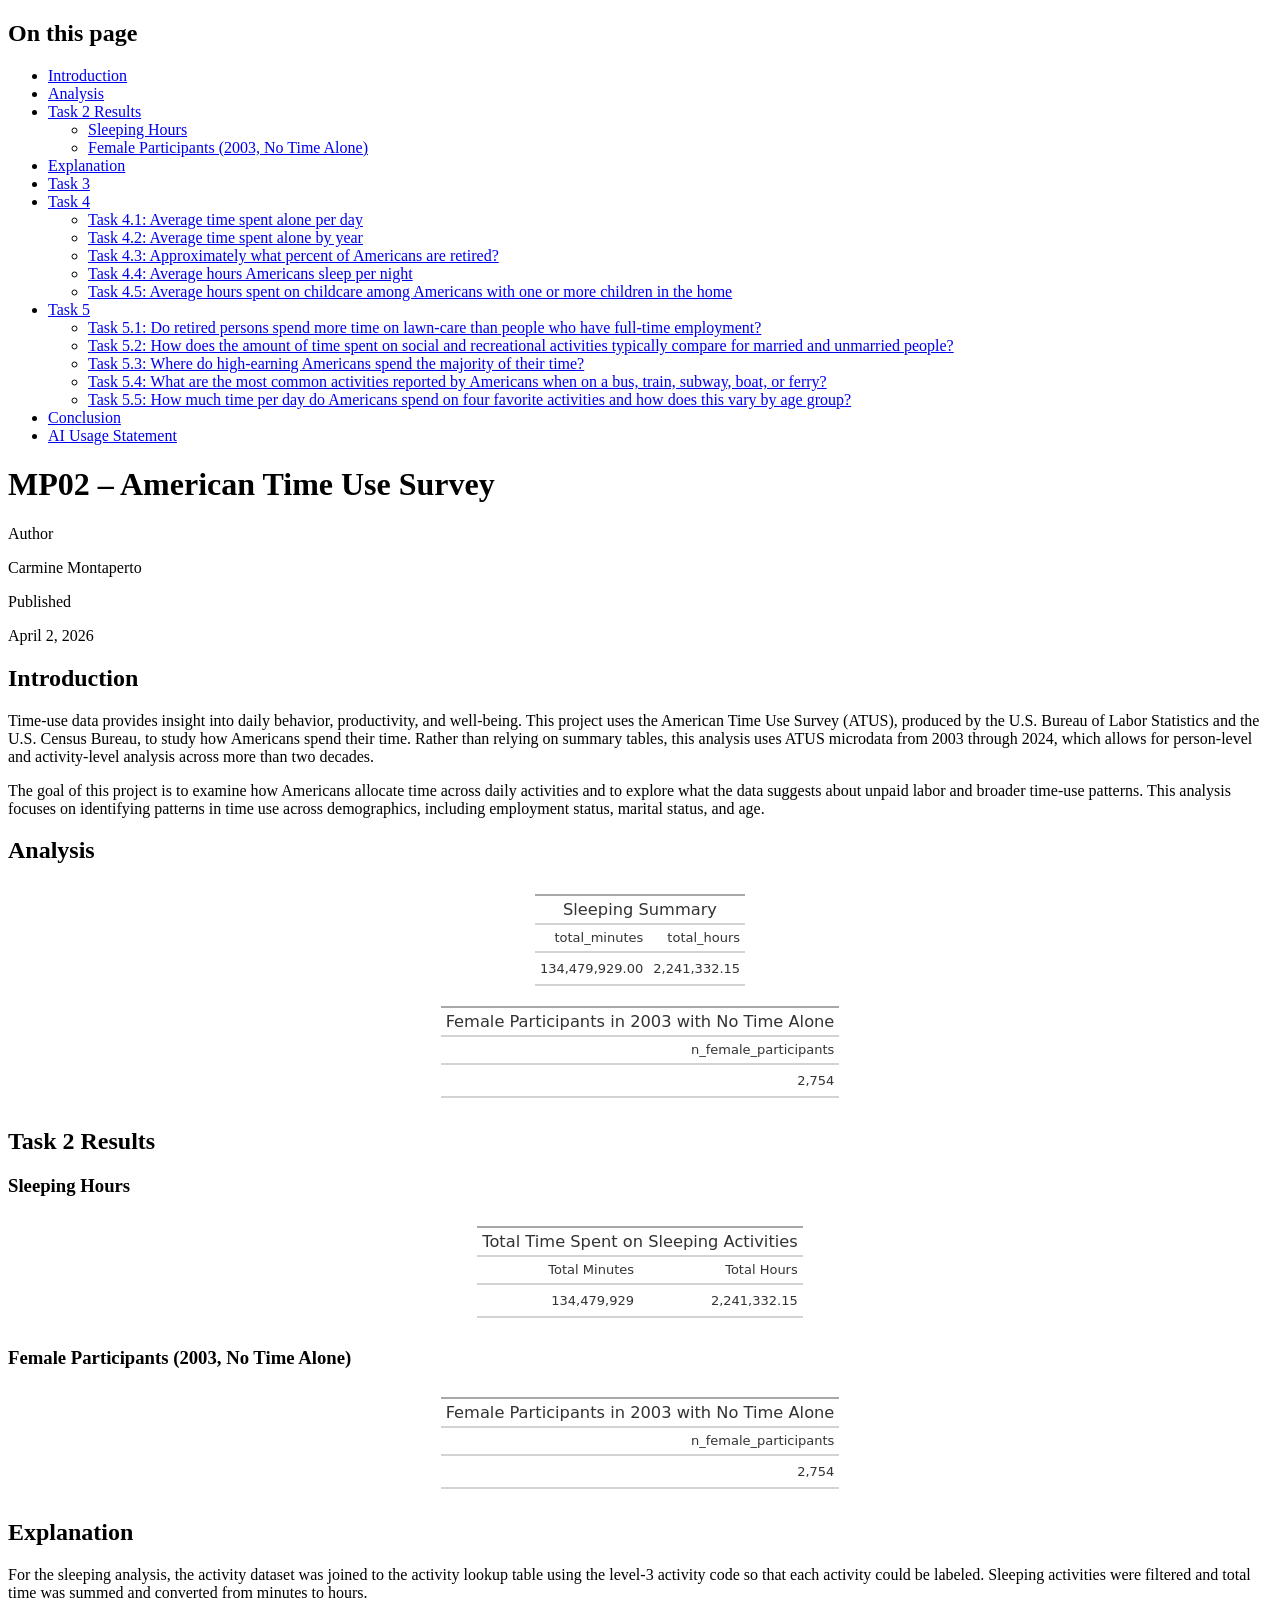
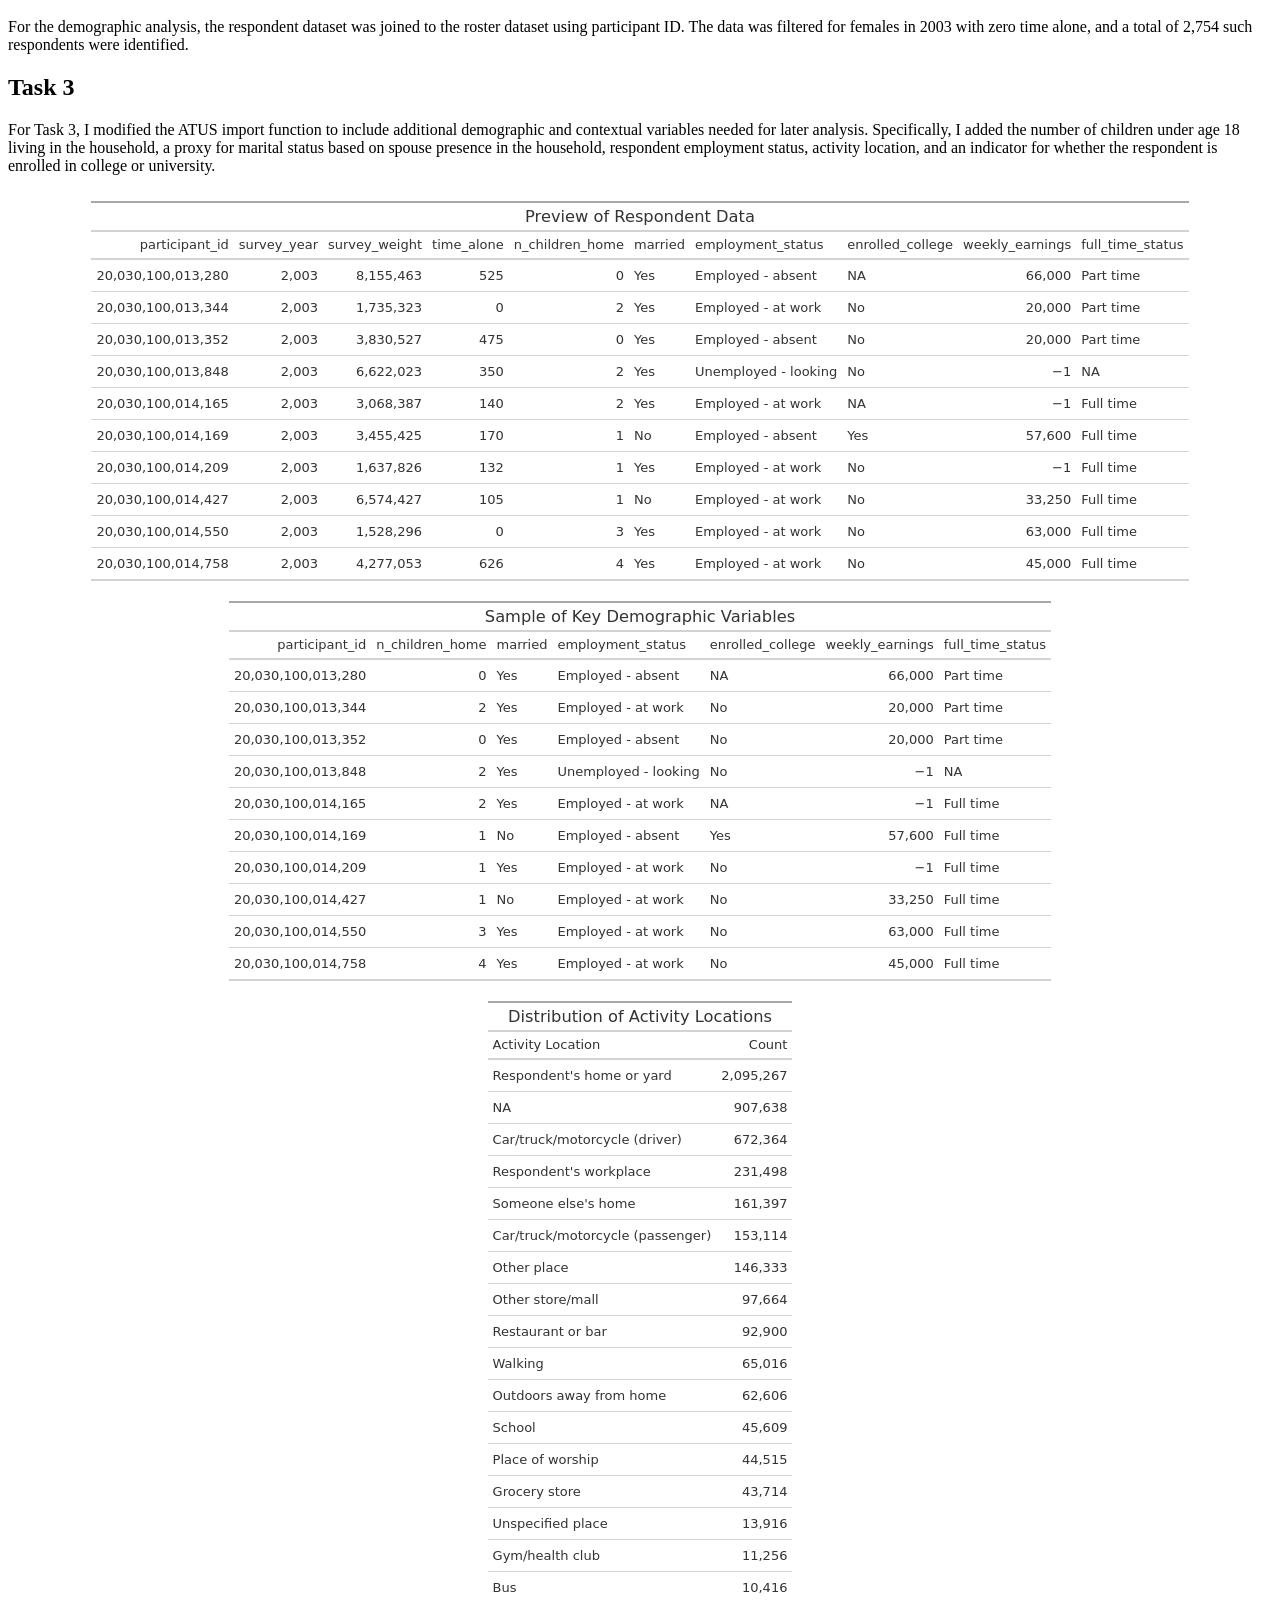
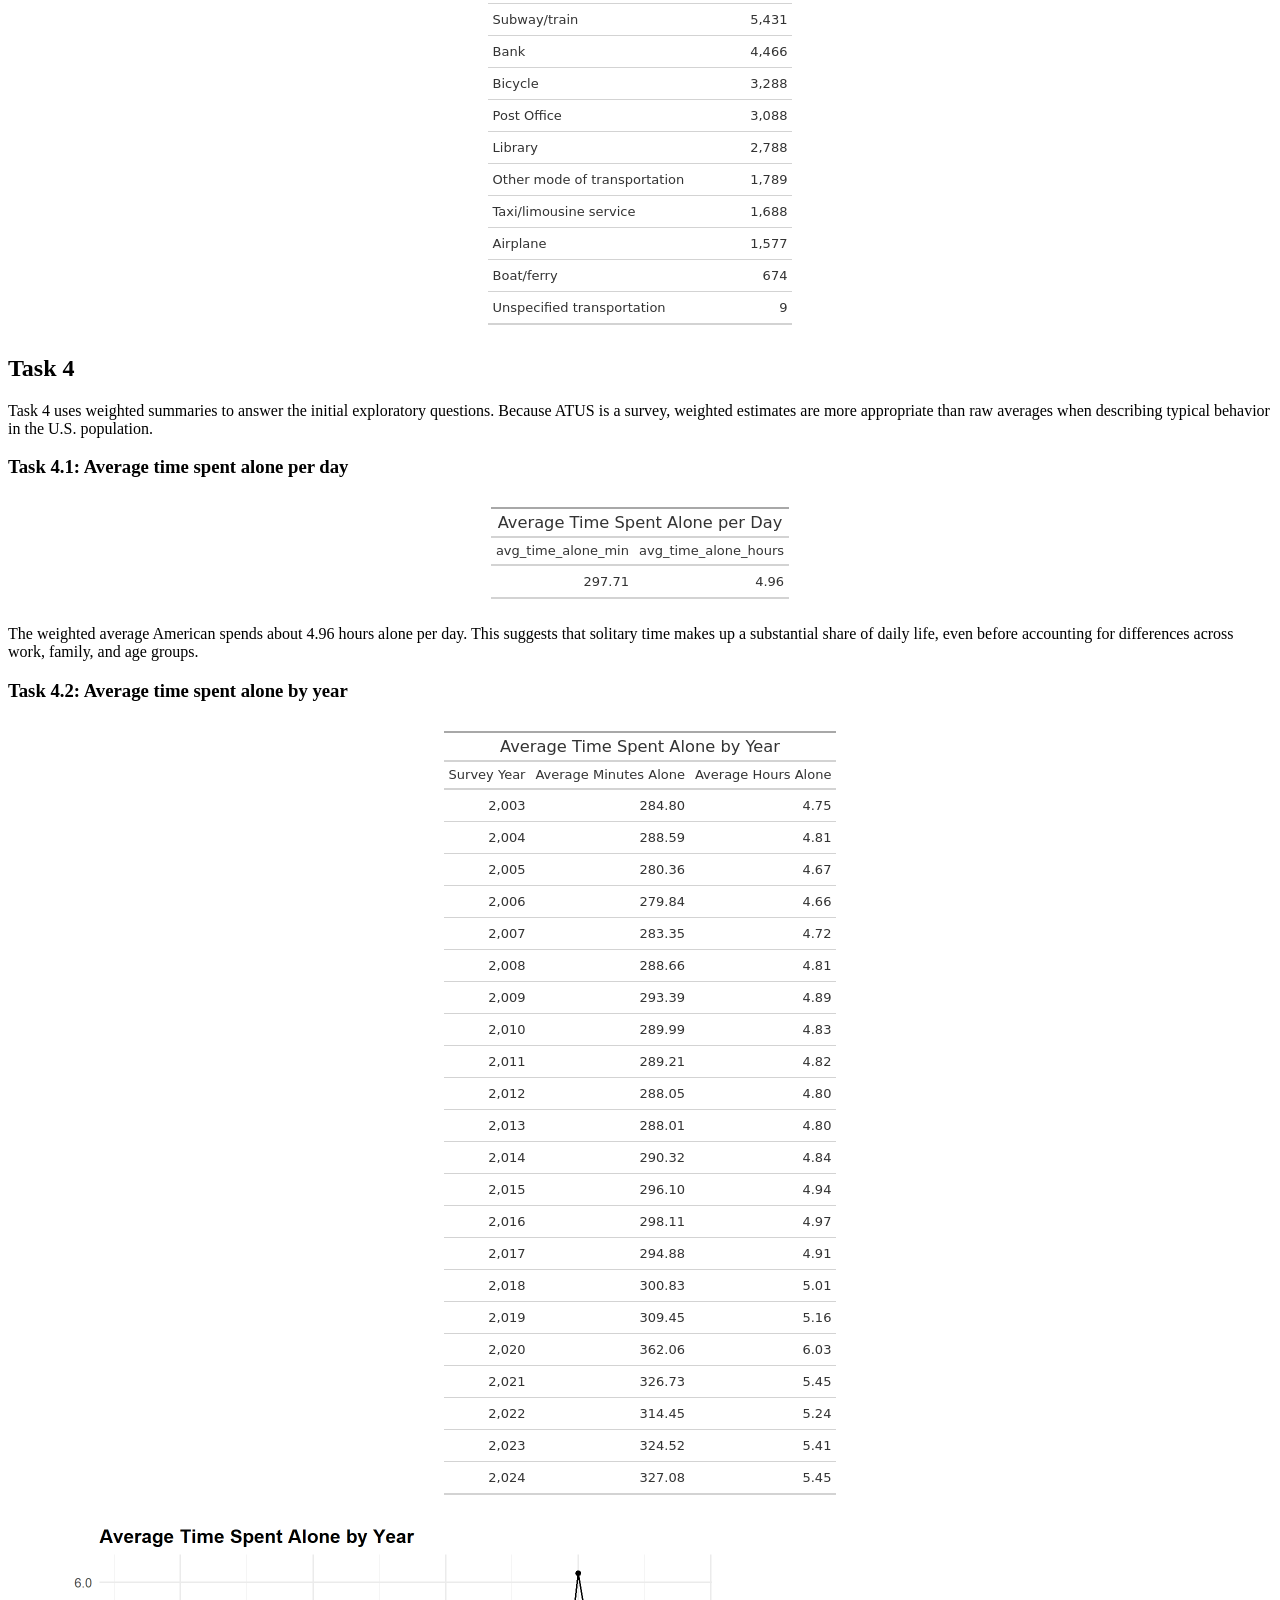
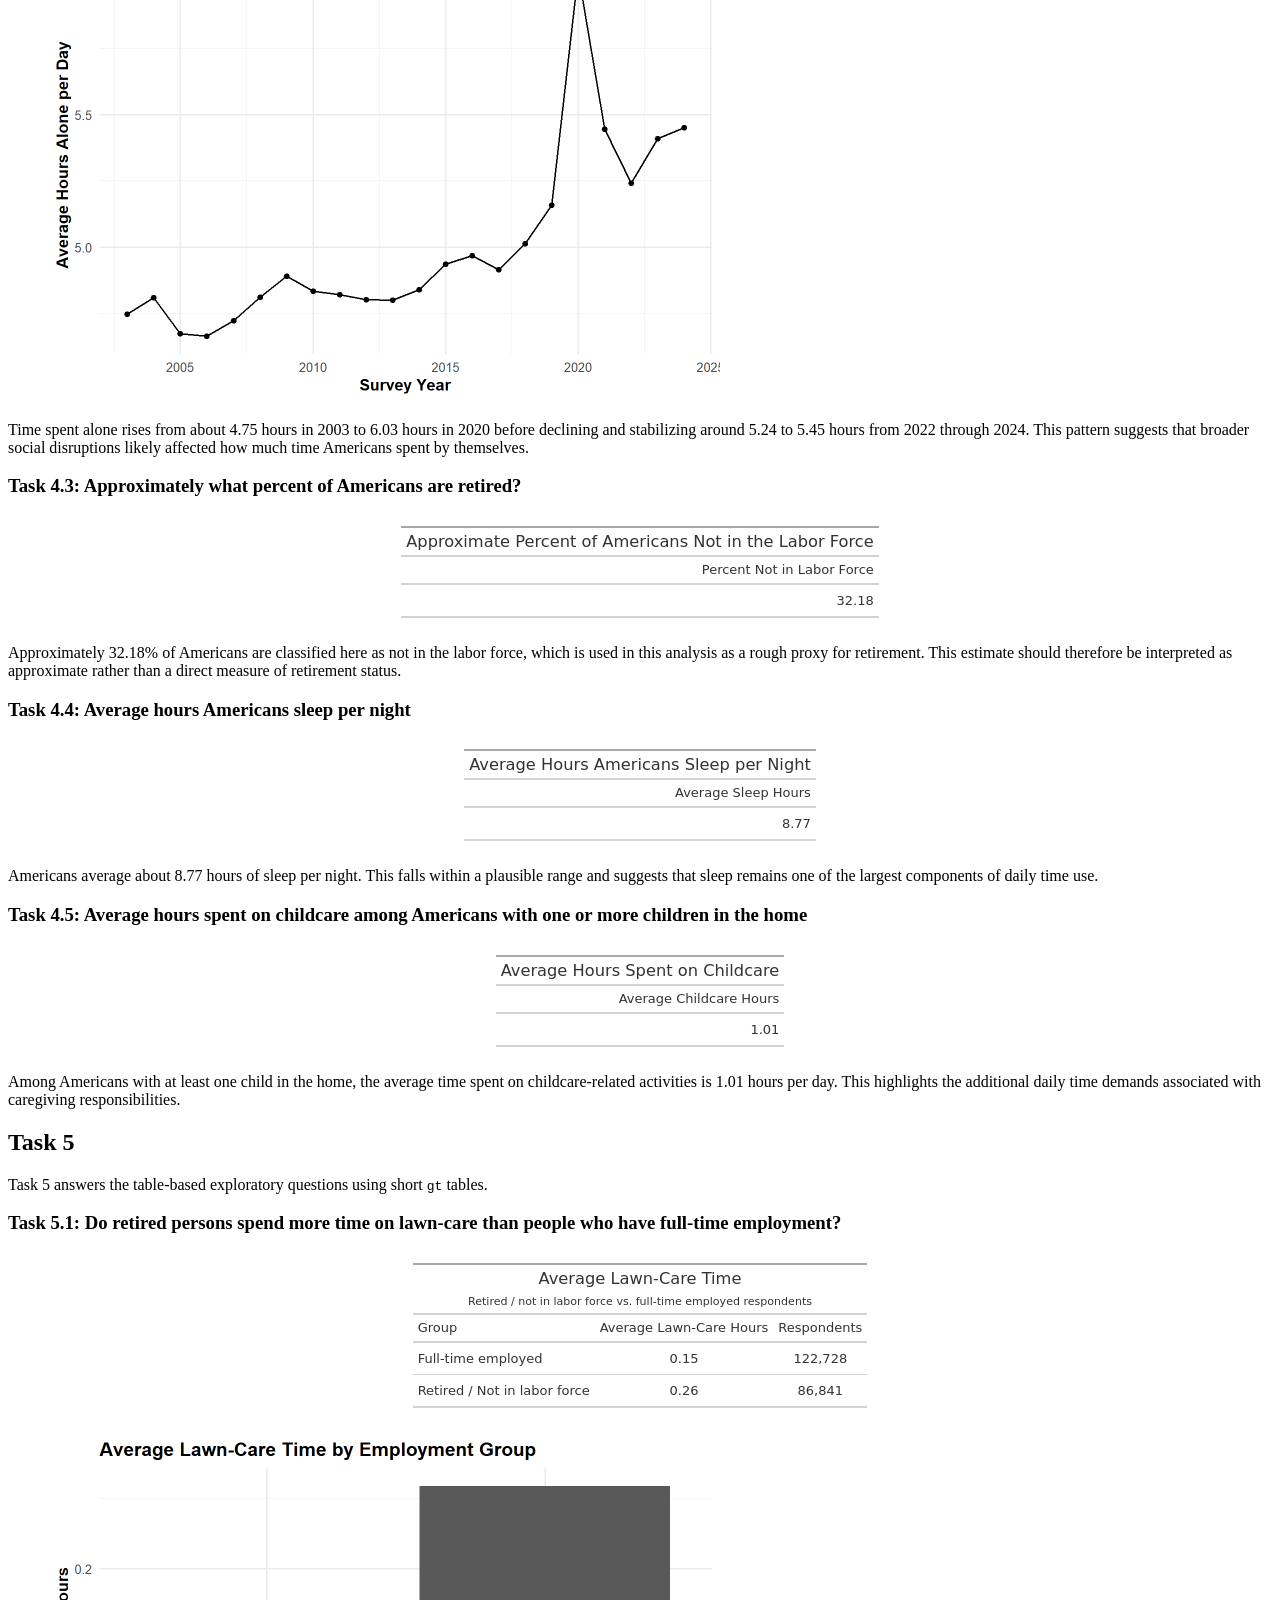
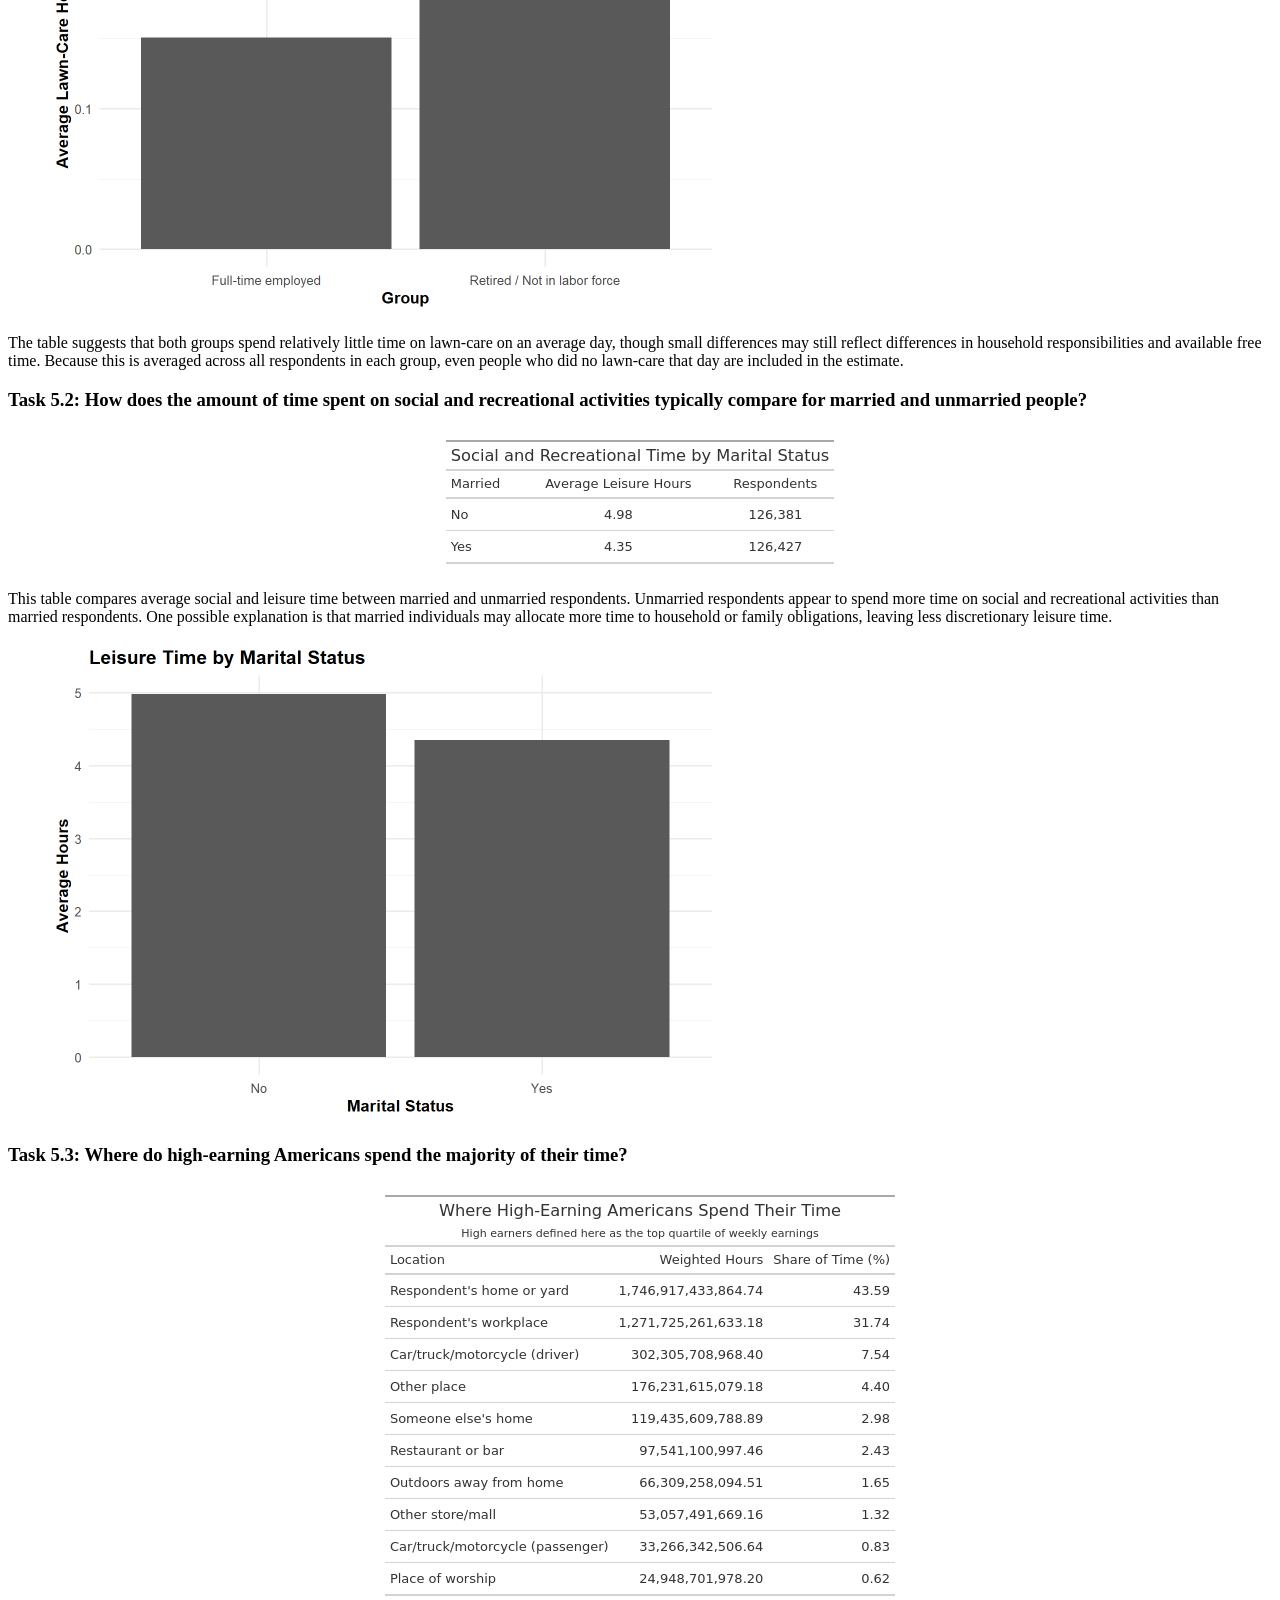
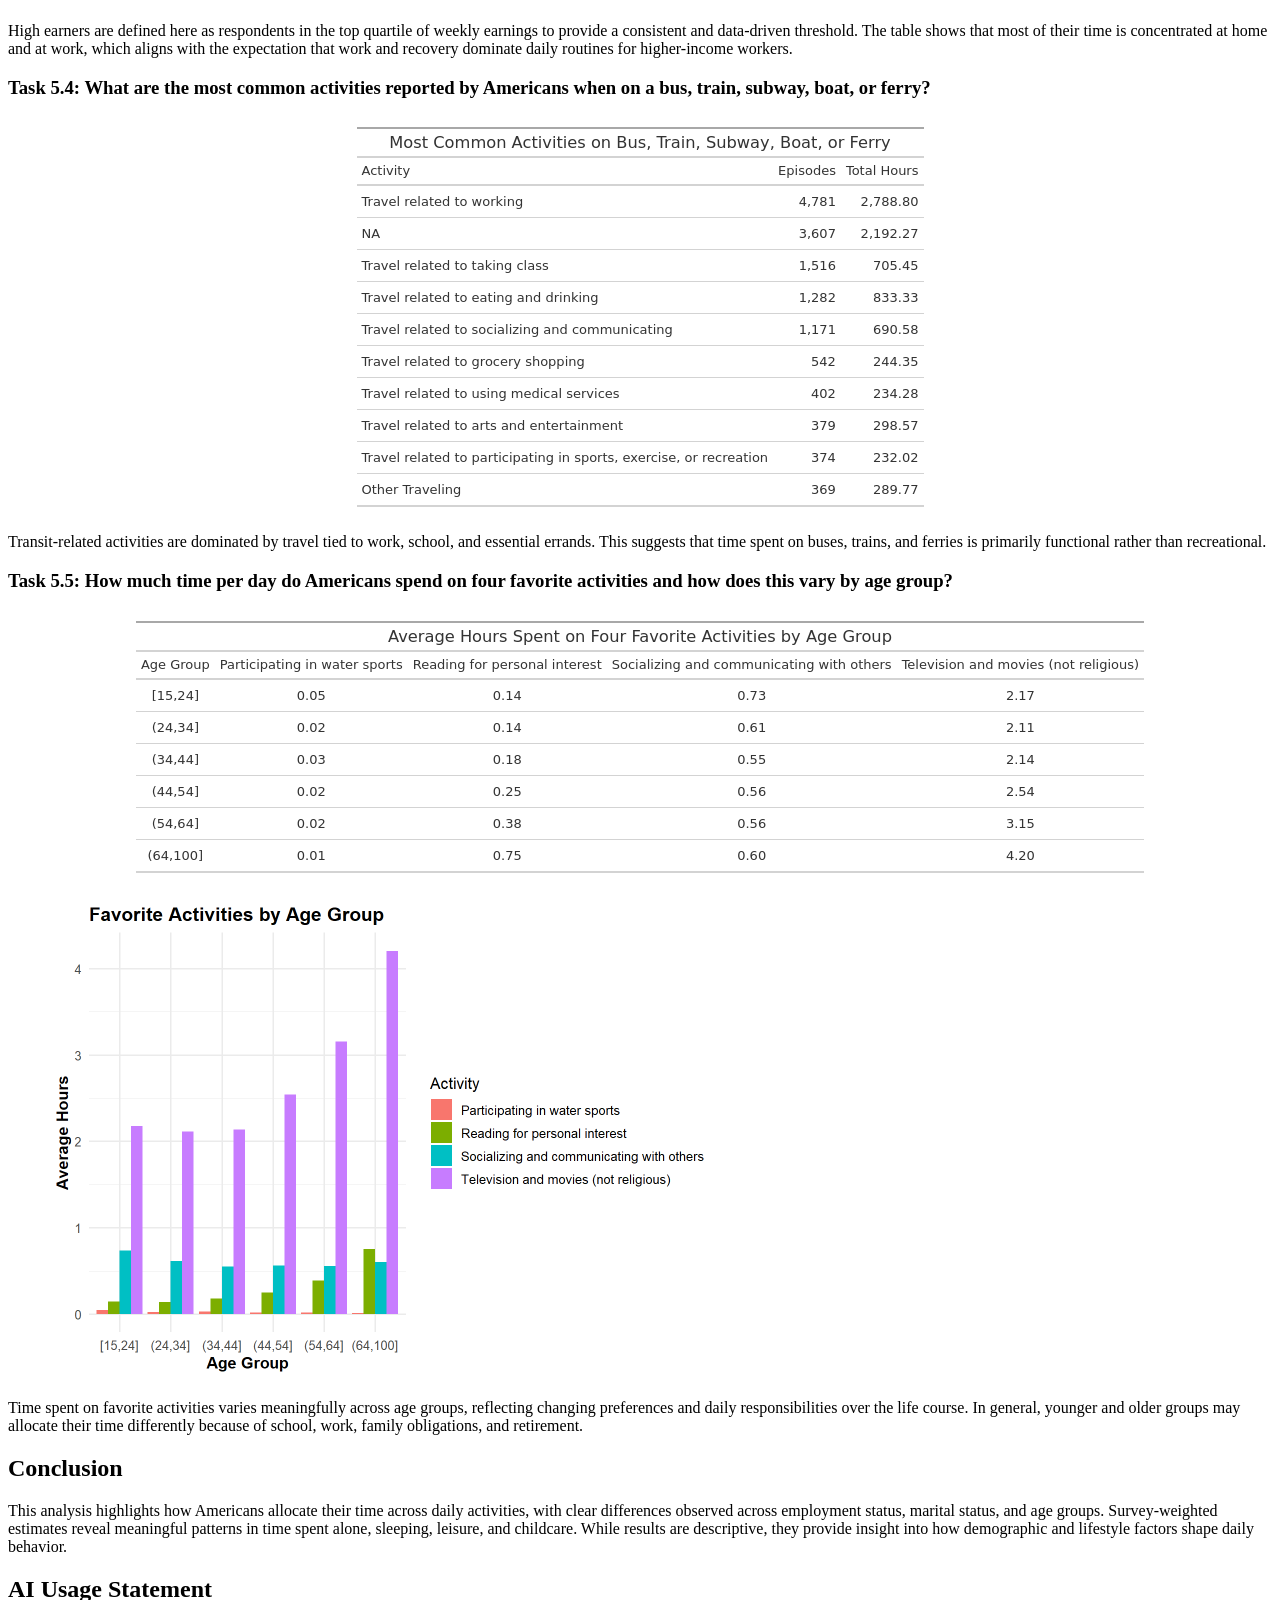
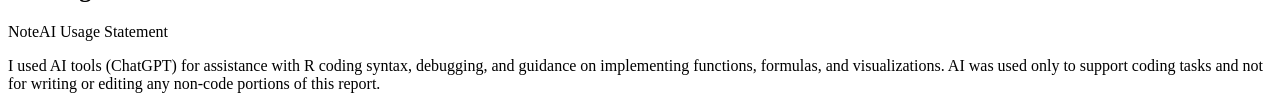
==== docs/mp02.html @ f4fb9631 "Final MP02 submission" ====
<!DOCTYPE html>
<html xmlns="http://www.w3.org/1999/xhtml" lang="en" xml:lang="en"><head>

<meta charset="utf-8">
<meta name="generator" content="quarto-1.8.27">

<meta name="viewport" content="width=device-width, initial-scale=1.0, user-scalable=yes">

<meta name="author" content="Carmine Montaperto">
<meta name="dcterms.date" content="2026-04-02">

<title>MP02 – American Time Use Survey – STA 9750</title>
<style>
code{white-space: pre-wrap;}
span.smallcaps{font-variant: small-caps;}
div.columns{display: flex; gap: min(4vw, 1.5em);}
div.column{flex: auto; overflow-x: auto;}
div.hanging-indent{margin-left: 1.5em; text-indent: -1.5em;}
ul.task-list{list-style: none;}
ul.task-list li input[type="checkbox"] {
  width: 0.8em;
  margin: 0 0.8em 0.2em -1em; /* quarto-specific, see https://github.com/quarto-dev/quarto-cli/issues/4556 */ 
  vertical-align: middle;
}
</style>


<script src="../site_libs/quarto-nav/quarto-nav.js"></script>
<script src="../site_libs/clipboard/clipboard.min.js"></script>
<script src="../site_libs/quarto-search/autocomplete.umd.js"></script>
<script src="../site_libs/quarto-search/fuse.min.js"></script>
<script src="../site_libs/quarto-search/quarto-search.js"></script>
<meta name="quarto:offset" content="../">
<script src="../site_libs/quarto-html/quarto.js" type="module"></script>
<script src="../site_libs/quarto-html/tabsets/tabsets.js" type="module"></script>
<script src="../site_libs/quarto-html/axe/axe-check.js" type="module"></script>
<script src="../site_libs/quarto-html/popper.min.js"></script>
<script src="../site_libs/quarto-html/tippy.umd.min.js"></script>
<script src="../site_libs/quarto-html/anchor.min.js"></script>
<link href="../site_libs/quarto-html/tippy.css" rel="stylesheet">
<link href="../site_libs/quarto-html/quarto-syntax-highlighting-ed96de9b727972fe78a7b5d16c58bf87.css" rel="stylesheet" id="quarto-text-highlighting-styles">
<script src="../site_libs/bootstrap/bootstrap.min.js"></script>
<link href="../site_libs/bootstrap/bootstrap-icons.css" rel="stylesheet">
<link href="../site_libs/bootstrap/bootstrap-e31584831b205ffbb2d98406f31c2a5b.min.css" rel="stylesheet" append-hash="true" id="quarto-bootstrap" data-mode="light">
<script id="quarto-search-options" type="application/json">{
  "location": "sidebar",
  "copy-button": false,
  "collapse-after": 3,
  "panel-placement": "start",
  "type": "textbox",
  "limit": 50,
  "keyboard-shortcut": [
    "f",
    "/",
    "s"
  ],
  "show-item-context": false,
  "language": {
    "search-no-results-text": "No results",
    "search-matching-documents-text": "matching documents",
    "search-copy-link-title": "Copy link to search",
    "search-hide-matches-text": "Hide additional matches",
    "search-more-match-text": "more match in this document",
    "search-more-matches-text": "more matches in this document",
    "search-clear-button-title": "Clear",
    "search-text-placeholder": "",
    "search-detached-cancel-button-title": "Cancel",
    "search-submit-button-title": "Submit",
    "search-label": "Search"
  }
}</script>


</head>

<body class="quarto-light">

<div id="quarto-search-results"></div>
<!-- content -->
<div id="quarto-content" class="quarto-container page-columns page-rows-contents page-layout-article">
<!-- sidebar -->
<!-- margin-sidebar -->
    <div id="quarto-margin-sidebar" class="sidebar margin-sidebar">
        <nav id="TOC" role="doc-toc" class="toc-active">
    <h2 id="toc-title">On this page</h2>
   
  <ul>
  <li><a href="#introduction" id="toc-introduction" class="nav-link active" data-scroll-target="#introduction">Introduction</a></li>
  <li><a href="#analysis" id="toc-analysis" class="nav-link" data-scroll-target="#analysis">Analysis</a></li>
  <li><a href="#task-2-results" id="toc-task-2-results" class="nav-link" data-scroll-target="#task-2-results">Task 2 Results</a>
  <ul class="collapse">
  <li><a href="#sleeping-hours" id="toc-sleeping-hours" class="nav-link" data-scroll-target="#sleeping-hours">Sleeping Hours</a></li>
  <li><a href="#female-participants-2003-no-time-alone" id="toc-female-participants-2003-no-time-alone" class="nav-link" data-scroll-target="#female-participants-2003-no-time-alone">Female Participants (2003, No Time Alone)</a></li>
  </ul></li>
  <li><a href="#explanation" id="toc-explanation" class="nav-link" data-scroll-target="#explanation">Explanation</a></li>
  <li><a href="#task-3" id="toc-task-3" class="nav-link" data-scroll-target="#task-3">Task 3</a></li>
  <li><a href="#task-4" id="toc-task-4" class="nav-link" data-scroll-target="#task-4">Task 4</a>
  <ul class="collapse">
  <li><a href="#task-4.1-average-time-spent-alone-per-day" id="toc-task-4.1-average-time-spent-alone-per-day" class="nav-link" data-scroll-target="#task-4.1-average-time-spent-alone-per-day">Task 4.1: Average time spent alone per day</a></li>
  <li><a href="#task-4.2-average-time-spent-alone-by-year" id="toc-task-4.2-average-time-spent-alone-by-year" class="nav-link" data-scroll-target="#task-4.2-average-time-spent-alone-by-year">Task 4.2: Average time spent alone by year</a></li>
  <li><a href="#task-4.3-approximately-what-percent-of-americans-are-retired" id="toc-task-4.3-approximately-what-percent-of-americans-are-retired" class="nav-link" data-scroll-target="#task-4.3-approximately-what-percent-of-americans-are-retired">Task 4.3: Approximately what percent of Americans are retired?</a></li>
  <li><a href="#task-4.4-average-hours-americans-sleep-per-night" id="toc-task-4.4-average-hours-americans-sleep-per-night" class="nav-link" data-scroll-target="#task-4.4-average-hours-americans-sleep-per-night">Task 4.4: Average hours Americans sleep per night</a></li>
  <li><a href="#task-4.5-average-hours-spent-on-childcare-among-americans-with-one-or-more-children-in-the-home" id="toc-task-4.5-average-hours-spent-on-childcare-among-americans-with-one-or-more-children-in-the-home" class="nav-link" data-scroll-target="#task-4.5-average-hours-spent-on-childcare-among-americans-with-one-or-more-children-in-the-home">Task 4.5: Average hours spent on childcare among Americans with one or more children in the home</a></li>
  </ul></li>
  <li><a href="#task-5" id="toc-task-5" class="nav-link" data-scroll-target="#task-5">Task 5</a>
  <ul class="collapse">
  <li><a href="#task-5.1-do-retired-persons-spend-more-time-on-lawn-care-than-people-who-have-full-time-employment" id="toc-task-5.1-do-retired-persons-spend-more-time-on-lawn-care-than-people-who-have-full-time-employment" class="nav-link" data-scroll-target="#task-5.1-do-retired-persons-spend-more-time-on-lawn-care-than-people-who-have-full-time-employment">Task 5.1: Do retired persons spend more time on lawn-care than people who have full-time employment?</a></li>
  <li><a href="#task-5.2-how-does-the-amount-of-time-spent-on-social-and-recreational-activities-typically-compare-for-married-and-unmarried-people" id="toc-task-5.2-how-does-the-amount-of-time-spent-on-social-and-recreational-activities-typically-compare-for-married-and-unmarried-people" class="nav-link" data-scroll-target="#task-5.2-how-does-the-amount-of-time-spent-on-social-and-recreational-activities-typically-compare-for-married-and-unmarried-people">Task 5.2: How does the amount of time spent on social and recreational activities typically compare for married and unmarried people?</a></li>
  <li><a href="#task-5.3-where-do-high-earning-americans-spend-the-majority-of-their-time" id="toc-task-5.3-where-do-high-earning-americans-spend-the-majority-of-their-time" class="nav-link" data-scroll-target="#task-5.3-where-do-high-earning-americans-spend-the-majority-of-their-time">Task 5.3: Where do high-earning Americans spend the majority of their time?</a></li>
  <li><a href="#task-5.4-what-are-the-most-common-activities-reported-by-americans-when-on-a-bus-train-subway-boat-or-ferry" id="toc-task-5.4-what-are-the-most-common-activities-reported-by-americans-when-on-a-bus-train-subway-boat-or-ferry" class="nav-link" data-scroll-target="#task-5.4-what-are-the-most-common-activities-reported-by-americans-when-on-a-bus-train-subway-boat-or-ferry">Task 5.4: What are the most common activities reported by Americans when on a bus, train, subway, boat, or ferry?</a></li>
  <li><a href="#task-5.5-how-much-time-per-day-do-americans-spend-on-four-favorite-activities-and-how-does-this-vary-by-age-group" id="toc-task-5.5-how-much-time-per-day-do-americans-spend-on-four-favorite-activities-and-how-does-this-vary-by-age-group" class="nav-link" data-scroll-target="#task-5.5-how-much-time-per-day-do-americans-spend-on-four-favorite-activities-and-how-does-this-vary-by-age-group">Task 5.5: How much time per day do Americans spend on four favorite activities and how does this vary by age group?</a></li>
  </ul></li>
  <li><a href="#conclusion" id="toc-conclusion" class="nav-link" data-scroll-target="#conclusion">Conclusion</a></li>
  <li><a href="#ai-usage-statement" id="toc-ai-usage-statement" class="nav-link" data-scroll-target="#ai-usage-statement">AI Usage Statement</a></li>
  </ul>
</nav>
    </div>
<!-- main -->
<main class="content" id="quarto-document-content">

<header id="title-block-header" class="quarto-title-block default">
<div class="quarto-title">
<h1 class="title">MP02 – American Time Use Survey</h1>
</div>



<div class="quarto-title-meta">

    <div>
    <div class="quarto-title-meta-heading">Author</div>
    <div class="quarto-title-meta-contents">
             <p>Carmine Montaperto </p>
          </div>
  </div>
    
    <div>
    <div class="quarto-title-meta-heading">Published</div>
    <div class="quarto-title-meta-contents">
      <p class="date">April 2, 2026</p>
    </div>
  </div>
  
    
  </div>
  


</header>


<section id="introduction" class="level2">
<h2 class="anchored" data-anchor-id="introduction">Introduction</h2>
<p>Time-use data provides insight into daily behavior, productivity, and well-being. This project uses the American Time Use Survey (ATUS), produced by the U.S. Bureau of Labor Statistics and the U.S. Census Bureau, to study how Americans spend their time. Rather than relying on summary tables, this analysis uses ATUS microdata from 2003 through 2024, which allows for person-level and activity-level analysis across more than two decades.</p>
<p>The goal of this project is to examine how Americans allocate time across daily activities and to explore what the data suggests about unpaid labor and broader time-use patterns. This analysis focuses on identifying patterns in time use across demographics, including employment status, marital status, and age.</p>
</section>
<section id="analysis" class="level2">
<h2 class="anchored" data-anchor-id="analysis">Analysis</h2>
<div class="cell">
<div class="cell-output-display">
<div id="gfdmadpysu" style="padding-left:0px;padding-right:0px;padding-top:10px;padding-bottom:10px;overflow-x:auto;overflow-y:auto;width:auto;height:auto;">
<style>#gfdmadpysu table {
  font-family: system-ui, 'Segoe UI', Roboto, Helvetica, Arial, sans-serif, 'Apple Color Emoji', 'Segoe UI Emoji', 'Segoe UI Symbol', 'Noto Color Emoji';
  -webkit-font-smoothing: antialiased;
  -moz-osx-font-smoothing: grayscale;
}

#gfdmadpysu thead, #gfdmadpysu tbody, #gfdmadpysu tfoot, #gfdmadpysu tr, #gfdmadpysu td, #gfdmadpysu th {
  border-style: none;
}

#gfdmadpysu p {
  margin: 0;
  padding: 0;
}

#gfdmadpysu .gt_table {
  display: table;
  border-collapse: collapse;
  line-height: normal;
  margin-left: auto;
  margin-right: auto;
  color: #333333;
  font-size: 13px;
  font-weight: normal;
  font-style: normal;
  background-color: #FFFFFF;
  width: auto;
  border-top-style: solid;
  border-top-width: 2px;
  border-top-color: #A8A8A8;
  border-right-style: none;
  border-right-width: 2px;
  border-right-color: #D3D3D3;
  border-bottom-style: solid;
  border-bottom-width: 2px;
  border-bottom-color: #A8A8A8;
  border-left-style: none;
  border-left-width: 2px;
  border-left-color: #D3D3D3;
}

#gfdmadpysu .gt_caption {
  padding-top: 4px;
  padding-bottom: 4px;
}

#gfdmadpysu .gt_title {
  color: #333333;
  font-size: 125%;
  font-weight: initial;
  padding-top: 4px;
  padding-bottom: 4px;
  padding-left: 5px;
  padding-right: 5px;
  border-bottom-color: #FFFFFF;
  border-bottom-width: 0;
}

#gfdmadpysu .gt_subtitle {
  color: #333333;
  font-size: 85%;
  font-weight: initial;
  padding-top: 3px;
  padding-bottom: 5px;
  padding-left: 5px;
  padding-right: 5px;
  border-top-color: #FFFFFF;
  border-top-width: 0;
}

#gfdmadpysu .gt_heading {
  background-color: #FFFFFF;
  text-align: center;
  border-bottom-color: #FFFFFF;
  border-left-style: none;
  border-left-width: 1px;
  border-left-color: #D3D3D3;
  border-right-style: none;
  border-right-width: 1px;
  border-right-color: #D3D3D3;
}

#gfdmadpysu .gt_bottom_border {
  border-bottom-style: solid;
  border-bottom-width: 2px;
  border-bottom-color: #D3D3D3;
}

#gfdmadpysu .gt_col_headings {
  border-top-style: solid;
  border-top-width: 2px;
  border-top-color: #D3D3D3;
  border-bottom-style: solid;
  border-bottom-width: 2px;
  border-bottom-color: #D3D3D3;
  border-left-style: none;
  border-left-width: 1px;
  border-left-color: #D3D3D3;
  border-right-style: none;
  border-right-width: 1px;
  border-right-color: #D3D3D3;
}

#gfdmadpysu .gt_col_heading {
  color: #333333;
  background-color: #FFFFFF;
  font-size: 100%;
  font-weight: normal;
  text-transform: inherit;
  border-left-style: none;
  border-left-width: 1px;
  border-left-color: #D3D3D3;
  border-right-style: none;
  border-right-width: 1px;
  border-right-color: #D3D3D3;
  vertical-align: bottom;
  padding-top: 5px;
  padding-bottom: 6px;
  padding-left: 5px;
  padding-right: 5px;
  overflow-x: hidden;
}

#gfdmadpysu .gt_column_spanner_outer {
  color: #333333;
  background-color: #FFFFFF;
  font-size: 100%;
  font-weight: normal;
  text-transform: inherit;
  padding-top: 0;
  padding-bottom: 0;
  padding-left: 4px;
  padding-right: 4px;
}

#gfdmadpysu .gt_column_spanner_outer:first-child {
  padding-left: 0;
}

#gfdmadpysu .gt_column_spanner_outer:last-child {
  padding-right: 0;
}

#gfdmadpysu .gt_column_spanner {
  border-bottom-style: solid;
  border-bottom-width: 2px;
  border-bottom-color: #D3D3D3;
  vertical-align: bottom;
  padding-top: 5px;
  padding-bottom: 5px;
  overflow-x: hidden;
  display: inline-block;
  width: 100%;
}

#gfdmadpysu .gt_spanner_row {
  border-bottom-style: hidden;
}

#gfdmadpysu .gt_group_heading {
  padding-top: 8px;
  padding-bottom: 8px;
  padding-left: 5px;
  padding-right: 5px;
  color: #333333;
  background-color: #FFFFFF;
  font-size: 100%;
  font-weight: initial;
  text-transform: inherit;
  border-top-style: solid;
  border-top-width: 2px;
  border-top-color: #D3D3D3;
  border-bottom-style: solid;
  border-bottom-width: 2px;
  border-bottom-color: #D3D3D3;
  border-left-style: none;
  border-left-width: 1px;
  border-left-color: #D3D3D3;
  border-right-style: none;
  border-right-width: 1px;
  border-right-color: #D3D3D3;
  vertical-align: middle;
  text-align: left;
}

#gfdmadpysu .gt_empty_group_heading {
  padding: 0.5px;
  color: #333333;
  background-color: #FFFFFF;
  font-size: 100%;
  font-weight: initial;
  border-top-style: solid;
  border-top-width: 2px;
  border-top-color: #D3D3D3;
  border-bottom-style: solid;
  border-bottom-width: 2px;
  border-bottom-color: #D3D3D3;
  vertical-align: middle;
}

#gfdmadpysu .gt_from_md > :first-child {
  margin-top: 0;
}

#gfdmadpysu .gt_from_md > :last-child {
  margin-bottom: 0;
}

#gfdmadpysu .gt_row {
  padding-top: 8px;
  padding-bottom: 8px;
  padding-left: 5px;
  padding-right: 5px;
  margin: 10px;
  border-top-style: solid;
  border-top-width: 1px;
  border-top-color: #D3D3D3;
  border-left-style: none;
  border-left-width: 1px;
  border-left-color: #D3D3D3;
  border-right-style: none;
  border-right-width: 1px;
  border-right-color: #D3D3D3;
  vertical-align: middle;
  overflow-x: hidden;
}

#gfdmadpysu .gt_stub {
  color: #333333;
  background-color: #FFFFFF;
  font-size: 100%;
  font-weight: initial;
  text-transform: inherit;
  border-right-style: solid;
  border-right-width: 2px;
  border-right-color: #D3D3D3;
  padding-left: 5px;
  padding-right: 5px;
}

#gfdmadpysu .gt_stub_row_group {
  color: #333333;
  background-color: #FFFFFF;
  font-size: 100%;
  font-weight: initial;
  text-transform: inherit;
  border-right-style: solid;
  border-right-width: 2px;
  border-right-color: #D3D3D3;
  padding-left: 5px;
  padding-right: 5px;
  vertical-align: top;
}

#gfdmadpysu .gt_row_group_first td {
  border-top-width: 2px;
}

#gfdmadpysu .gt_row_group_first th {
  border-top-width: 2px;
}

#gfdmadpysu .gt_summary_row {
  color: #333333;
  background-color: #FFFFFF;
  text-transform: inherit;
  padding-top: 8px;
  padding-bottom: 8px;
  padding-left: 5px;
  padding-right: 5px;
}

#gfdmadpysu .gt_first_summary_row {
  border-top-style: solid;
  border-top-color: #D3D3D3;
}

#gfdmadpysu .gt_first_summary_row.thick {
  border-top-width: 2px;
}

#gfdmadpysu .gt_last_summary_row {
  padding-top: 8px;
  padding-bottom: 8px;
  padding-left: 5px;
  padding-right: 5px;
  border-bottom-style: solid;
  border-bottom-width: 2px;
  border-bottom-color: #D3D3D3;
}

#gfdmadpysu .gt_grand_summary_row {
  color: #333333;
  background-color: #FFFFFF;
  text-transform: inherit;
  padding-top: 8px;
  padding-bottom: 8px;
  padding-left: 5px;
  padding-right: 5px;
}

#gfdmadpysu .gt_first_grand_summary_row {
  padding-top: 8px;
  padding-bottom: 8px;
  padding-left: 5px;
  padding-right: 5px;
  border-top-style: double;
  border-top-width: 6px;
  border-top-color: #D3D3D3;
}

#gfdmadpysu .gt_last_grand_summary_row_top {
  padding-top: 8px;
  padding-bottom: 8px;
  padding-left: 5px;
  padding-right: 5px;
  border-bottom-style: double;
  border-bottom-width: 6px;
  border-bottom-color: #D3D3D3;
}

#gfdmadpysu .gt_striped {
  background-color: rgba(128, 128, 128, 0.05);
}

#gfdmadpysu .gt_table_body {
  border-top-style: solid;
  border-top-width: 2px;
  border-top-color: #D3D3D3;
  border-bottom-style: solid;
  border-bottom-width: 2px;
  border-bottom-color: #D3D3D3;
}

#gfdmadpysu .gt_footnotes {
  color: #333333;
  background-color: #FFFFFF;
  border-bottom-style: none;
  border-bottom-width: 2px;
  border-bottom-color: #D3D3D3;
  border-left-style: none;
  border-left-width: 2px;
  border-left-color: #D3D3D3;
  border-right-style: none;
  border-right-width: 2px;
  border-right-color: #D3D3D3;
}

#gfdmadpysu .gt_footnote {
  margin: 0px;
  font-size: 90%;
  padding-top: 4px;
  padding-bottom: 4px;
  padding-left: 5px;
  padding-right: 5px;
}

#gfdmadpysu .gt_sourcenotes {
  color: #333333;
  background-color: #FFFFFF;
  border-bottom-style: none;
  border-bottom-width: 2px;
  border-bottom-color: #D3D3D3;
  border-left-style: none;
  border-left-width: 2px;
  border-left-color: #D3D3D3;
  border-right-style: none;
  border-right-width: 2px;
  border-right-color: #D3D3D3;
}

#gfdmadpysu .gt_sourcenote {
  font-size: 90%;
  padding-top: 4px;
  padding-bottom: 4px;
  padding-left: 5px;
  padding-right: 5px;
}

#gfdmadpysu .gt_left {
  text-align: left;
}

#gfdmadpysu .gt_center {
  text-align: center;
}

#gfdmadpysu .gt_right {
  text-align: right;
  font-variant-numeric: tabular-nums;
}

#gfdmadpysu .gt_font_normal {
  font-weight: normal;
}

#gfdmadpysu .gt_font_bold {
  font-weight: bold;
}

#gfdmadpysu .gt_font_italic {
  font-style: italic;
}

#gfdmadpysu .gt_super {
  font-size: 65%;
}

#gfdmadpysu .gt_footnote_marks {
  font-size: 75%;
  vertical-align: 0.4em;
  position: initial;
}

#gfdmadpysu .gt_asterisk {
  font-size: 100%;
  vertical-align: 0;
}

#gfdmadpysu .gt_indent_1 {
  text-indent: 5px;
}

#gfdmadpysu .gt_indent_2 {
  text-indent: 10px;
}

#gfdmadpysu .gt_indent_3 {
  text-indent: 15px;
}

#gfdmadpysu .gt_indent_4 {
  text-indent: 20px;
}

#gfdmadpysu .gt_indent_5 {
  text-indent: 25px;
}

#gfdmadpysu .katex-display {
  display: inline-flex !important;
  margin-bottom: 0.75em !important;
}

#gfdmadpysu div.Reactable > div.rt-table > div.rt-thead > div.rt-tr.rt-tr-group-header > div.rt-th-group:after {
  height: 0px !important;
}
</style>

<table class="gt_table caption-top table table-sm table-striped small" data-quarto-bootstrap="false">
<thead>
<tr class="gt_heading header">
<td colspan="2" class="gt_heading gt_title gt_font_normal gt_bottom_border">Sleeping Summary</td>
</tr>
<tr class="gt_col_headings even">
<th id="total_minutes" class="gt_col_heading gt_columns_bottom_border gt_right" data-quarto-table-cell-role="th" scope="col">total_minutes</th>
<th id="total_hours" class="gt_col_heading gt_columns_bottom_border gt_right" data-quarto-table-cell-role="th" scope="col">total_hours</th>
</tr>
</thead>
<tbody class="gt_table_body">
<tr class="odd">
<td class="gt_row gt_right" headers="total_minutes">134,479,929.00</td>
<td class="gt_row gt_right" headers="total_hours">2,241,332.15</td>
</tr>
</tbody>
</table>

</div>
</div>
<div class="cell-output-display">
<div id="lmutltporq" style="padding-left:0px;padding-right:0px;padding-top:10px;padding-bottom:10px;overflow-x:auto;overflow-y:auto;width:auto;height:auto;">
<style>#lmutltporq table {
  font-family: system-ui, 'Segoe UI', Roboto, Helvetica, Arial, sans-serif, 'Apple Color Emoji', 'Segoe UI Emoji', 'Segoe UI Symbol', 'Noto Color Emoji';
  -webkit-font-smoothing: antialiased;
  -moz-osx-font-smoothing: grayscale;
}

#lmutltporq thead, #lmutltporq tbody, #lmutltporq tfoot, #lmutltporq tr, #lmutltporq td, #lmutltporq th {
  border-style: none;
}

#lmutltporq p {
  margin: 0;
  padding: 0;
}

#lmutltporq .gt_table {
  display: table;
  border-collapse: collapse;
  line-height: normal;
  margin-left: auto;
  margin-right: auto;
  color: #333333;
  font-size: 13px;
  font-weight: normal;
  font-style: normal;
  background-color: #FFFFFF;
  width: auto;
  border-top-style: solid;
  border-top-width: 2px;
  border-top-color: #A8A8A8;
  border-right-style: none;
  border-right-width: 2px;
  border-right-color: #D3D3D3;
  border-bottom-style: solid;
  border-bottom-width: 2px;
  border-bottom-color: #A8A8A8;
  border-left-style: none;
  border-left-width: 2px;
  border-left-color: #D3D3D3;
}

#lmutltporq .gt_caption {
  padding-top: 4px;
  padding-bottom: 4px;
}

#lmutltporq .gt_title {
  color: #333333;
  font-size: 125%;
  font-weight: initial;
  padding-top: 4px;
  padding-bottom: 4px;
  padding-left: 5px;
  padding-right: 5px;
  border-bottom-color: #FFFFFF;
  border-bottom-width: 0;
}

#lmutltporq .gt_subtitle {
  color: #333333;
  font-size: 85%;
  font-weight: initial;
  padding-top: 3px;
  padding-bottom: 5px;
  padding-left: 5px;
  padding-right: 5px;
  border-top-color: #FFFFFF;
  border-top-width: 0;
}

#lmutltporq .gt_heading {
  background-color: #FFFFFF;
  text-align: center;
  border-bottom-color: #FFFFFF;
  border-left-style: none;
  border-left-width: 1px;
  border-left-color: #D3D3D3;
  border-right-style: none;
  border-right-width: 1px;
  border-right-color: #D3D3D3;
}

#lmutltporq .gt_bottom_border {
  border-bottom-style: solid;
  border-bottom-width: 2px;
  border-bottom-color: #D3D3D3;
}

#lmutltporq .gt_col_headings {
  border-top-style: solid;
  border-top-width: 2px;
  border-top-color: #D3D3D3;
  border-bottom-style: solid;
  border-bottom-width: 2px;
  border-bottom-color: #D3D3D3;
  border-left-style: none;
  border-left-width: 1px;
  border-left-color: #D3D3D3;
  border-right-style: none;
  border-right-width: 1px;
  border-right-color: #D3D3D3;
}

#lmutltporq .gt_col_heading {
  color: #333333;
  background-color: #FFFFFF;
  font-size: 100%;
  font-weight: normal;
  text-transform: inherit;
  border-left-style: none;
  border-left-width: 1px;
  border-left-color: #D3D3D3;
  border-right-style: none;
  border-right-width: 1px;
  border-right-color: #D3D3D3;
  vertical-align: bottom;
  padding-top: 5px;
  padding-bottom: 6px;
  padding-left: 5px;
  padding-right: 5px;
  overflow-x: hidden;
}

#lmutltporq .gt_column_spanner_outer {
  color: #333333;
  background-color: #FFFFFF;
  font-size: 100%;
  font-weight: normal;
  text-transform: inherit;
  padding-top: 0;
  padding-bottom: 0;
  padding-left: 4px;
  padding-right: 4px;
}

#lmutltporq .gt_column_spanner_outer:first-child {
  padding-left: 0;
}

#lmutltporq .gt_column_spanner_outer:last-child {
  padding-right: 0;
}

#lmutltporq .gt_column_spanner {
  border-bottom-style: solid;
  border-bottom-width: 2px;
  border-bottom-color: #D3D3D3;
  vertical-align: bottom;
  padding-top: 5px;
  padding-bottom: 5px;
  overflow-x: hidden;
  display: inline-block;
  width: 100%;
}

#lmutltporq .gt_spanner_row {
  border-bottom-style: hidden;
}

#lmutltporq .gt_group_heading {
  padding-top: 8px;
  padding-bottom: 8px;
  padding-left: 5px;
  padding-right: 5px;
  color: #333333;
  background-color: #FFFFFF;
  font-size: 100%;
  font-weight: initial;
  text-transform: inherit;
  border-top-style: solid;
  border-top-width: 2px;
  border-top-color: #D3D3D3;
  border-bottom-style: solid;
  border-bottom-width: 2px;
  border-bottom-color: #D3D3D3;
  border-left-style: none;
  border-left-width: 1px;
  border-left-color: #D3D3D3;
  border-right-style: none;
  border-right-width: 1px;
  border-right-color: #D3D3D3;
  vertical-align: middle;
  text-align: left;
}

#lmutltporq .gt_empty_group_heading {
  padding: 0.5px;
  color: #333333;
  background-color: #FFFFFF;
  font-size: 100%;
  font-weight: initial;
  border-top-style: solid;
  border-top-width: 2px;
  border-top-color: #D3D3D3;
  border-bottom-style: solid;
  border-bottom-width: 2px;
  border-bottom-color: #D3D3D3;
  vertical-align: middle;
}

#lmutltporq .gt_from_md > :first-child {
  margin-top: 0;
}

#lmutltporq .gt_from_md > :last-child {
  margin-bottom: 0;
}

#lmutltporq .gt_row {
  padding-top: 8px;
  padding-bottom: 8px;
  padding-left: 5px;
  padding-right: 5px;
  margin: 10px;
  border-top-style: solid;
  border-top-width: 1px;
  border-top-color: #D3D3D3;
  border-left-style: none;
  border-left-width: 1px;
  border-left-color: #D3D3D3;
  border-right-style: none;
  border-right-width: 1px;
  border-right-color: #D3D3D3;
  vertical-align: middle;
  overflow-x: hidden;
}

#lmutltporq .gt_stub {
  color: #333333;
  background-color: #FFFFFF;
  font-size: 100%;
  font-weight: initial;
  text-transform: inherit;
  border-right-style: solid;
  border-right-width: 2px;
  border-right-color: #D3D3D3;
  padding-left: 5px;
  padding-right: 5px;
}

#lmutltporq .gt_stub_row_group {
  color: #333333;
  background-color: #FFFFFF;
  font-size: 100%;
  font-weight: initial;
  text-transform: inherit;
  border-right-style: solid;
  border-right-width: 2px;
  border-right-color: #D3D3D3;
  padding-left: 5px;
  padding-right: 5px;
  vertical-align: top;
}

#lmutltporq .gt_row_group_first td {
  border-top-width: 2px;
}

#lmutltporq .gt_row_group_first th {
  border-top-width: 2px;
}

#lmutltporq .gt_summary_row {
  color: #333333;
  background-color: #FFFFFF;
  text-transform: inherit;
  padding-top: 8px;
  padding-bottom: 8px;
  padding-left: 5px;
  padding-right: 5px;
}

#lmutltporq .gt_first_summary_row {
  border-top-style: solid;
  border-top-color: #D3D3D3;
}

#lmutltporq .gt_first_summary_row.thick {
  border-top-width: 2px;
}

#lmutltporq .gt_last_summary_row {
  padding-top: 8px;
  padding-bottom: 8px;
  padding-left: 5px;
  padding-right: 5px;
  border-bottom-style: solid;
  border-bottom-width: 2px;
  border-bottom-color: #D3D3D3;
}

#lmutltporq .gt_grand_summary_row {
  color: #333333;
  background-color: #FFFFFF;
  text-transform: inherit;
  padding-top: 8px;
  padding-bottom: 8px;
  padding-left: 5px;
  padding-right: 5px;
}

#lmutltporq .gt_first_grand_summary_row {
  padding-top: 8px;
  padding-bottom: 8px;
  padding-left: 5px;
  padding-right: 5px;
  border-top-style: double;
  border-top-width: 6px;
  border-top-color: #D3D3D3;
}

#lmutltporq .gt_last_grand_summary_row_top {
  padding-top: 8px;
  padding-bottom: 8px;
  padding-left: 5px;
  padding-right: 5px;
  border-bottom-style: double;
  border-bottom-width: 6px;
  border-bottom-color: #D3D3D3;
}

#lmutltporq .gt_striped {
  background-color: rgba(128, 128, 128, 0.05);
}

#lmutltporq .gt_table_body {
  border-top-style: solid;
  border-top-width: 2px;
  border-top-color: #D3D3D3;
  border-bottom-style: solid;
  border-bottom-width: 2px;
  border-bottom-color: #D3D3D3;
}

#lmutltporq .gt_footnotes {
  color: #333333;
  background-color: #FFFFFF;
  border-bottom-style: none;
  border-bottom-width: 2px;
  border-bottom-color: #D3D3D3;
  border-left-style: none;
  border-left-width: 2px;
  border-left-color: #D3D3D3;
  border-right-style: none;
  border-right-width: 2px;
  border-right-color: #D3D3D3;
}

#lmutltporq .gt_footnote {
  margin: 0px;
  font-size: 90%;
  padding-top: 4px;
  padding-bottom: 4px;
  padding-left: 5px;
  padding-right: 5px;
}

#lmutltporq .gt_sourcenotes {
  color: #333333;
  background-color: #FFFFFF;
  border-bottom-style: none;
  border-bottom-width: 2px;
  border-bottom-color: #D3D3D3;
  border-left-style: none;
  border-left-width: 2px;
  border-left-color: #D3D3D3;
  border-right-style: none;
  border-right-width: 2px;
  border-right-color: #D3D3D3;
}

#lmutltporq .gt_sourcenote {
  font-size: 90%;
  padding-top: 4px;
  padding-bottom: 4px;
  padding-left: 5px;
  padding-right: 5px;
}

#lmutltporq .gt_left {
  text-align: left;
}

#lmutltporq .gt_center {
  text-align: center;
}

#lmutltporq .gt_right {
  text-align: right;
  font-variant-numeric: tabular-nums;
}

#lmutltporq .gt_font_normal {
  font-weight: normal;
}

#lmutltporq .gt_font_bold {
  font-weight: bold;
}

#lmutltporq .gt_font_italic {
  font-style: italic;
}

#lmutltporq .gt_super {
  font-size: 65%;
}

#lmutltporq .gt_footnote_marks {
  font-size: 75%;
  vertical-align: 0.4em;
  position: initial;
}

#lmutltporq .gt_asterisk {
  font-size: 100%;
  vertical-align: 0;
}

#lmutltporq .gt_indent_1 {
  text-indent: 5px;
}

#lmutltporq .gt_indent_2 {
  text-indent: 10px;
}

#lmutltporq .gt_indent_3 {
  text-indent: 15px;
}

#lmutltporq .gt_indent_4 {
  text-indent: 20px;
}

#lmutltporq .gt_indent_5 {
  text-indent: 25px;
}

#lmutltporq .katex-display {
  display: inline-flex !important;
  margin-bottom: 0.75em !important;
}

#lmutltporq div.Reactable > div.rt-table > div.rt-thead > div.rt-tr.rt-tr-group-header > div.rt-th-group:after {
  height: 0px !important;
}
</style>

<table class="gt_table caption-top table table-sm table-striped small" data-quarto-bootstrap="false">
<thead>
<tr class="gt_heading header">
<td class="gt_heading gt_title gt_font_normal gt_bottom_border">Female Participants in 2003 with No Time Alone</td>
</tr>
<tr class="gt_col_headings even">
<th id="n_female_participants" class="gt_col_heading gt_columns_bottom_border gt_right" data-quarto-table-cell-role="th" scope="col">n_female_participants</th>
</tr>
</thead>
<tbody class="gt_table_body">
<tr class="odd">
<td class="gt_row gt_right" headers="n_female_participants">2,754</td>
</tr>
</tbody>
</table>

</div>
</div>
</div>
</section>
<section id="task-2-results" class="level2">
<h2 class="anchored" data-anchor-id="task-2-results">Task 2 Results</h2>
<section id="sleeping-hours" class="level3">
<h3 class="anchored" data-anchor-id="sleeping-hours">Sleeping Hours</h3>
<div class="cell">
<div class="cell-output-display">
<div id="uftudxnpaq" style="padding-left:0px;padding-right:0px;padding-top:10px;padding-bottom:10px;overflow-x:auto;overflow-y:auto;width:auto;height:auto;">
<style>#uftudxnpaq table {
  font-family: system-ui, 'Segoe UI', Roboto, Helvetica, Arial, sans-serif, 'Apple Color Emoji', 'Segoe UI Emoji', 'Segoe UI Symbol', 'Noto Color Emoji';
  -webkit-font-smoothing: antialiased;
  -moz-osx-font-smoothing: grayscale;
}

#uftudxnpaq thead, #uftudxnpaq tbody, #uftudxnpaq tfoot, #uftudxnpaq tr, #uftudxnpaq td, #uftudxnpaq th {
  border-style: none;
}

#uftudxnpaq p {
  margin: 0;
  padding: 0;
}

#uftudxnpaq .gt_table {
  display: table;
  border-collapse: collapse;
  line-height: normal;
  margin-left: auto;
  margin-right: auto;
  color: #333333;
  font-size: 13px;
  font-weight: normal;
  font-style: normal;
  background-color: #FFFFFF;
  width: auto;
  border-top-style: solid;
  border-top-width: 2px;
  border-top-color: #A8A8A8;
  border-right-style: none;
  border-right-width: 2px;
  border-right-color: #D3D3D3;
  border-bottom-style: solid;
  border-bottom-width: 2px;
  border-bottom-color: #A8A8A8;
  border-left-style: none;
  border-left-width: 2px;
  border-left-color: #D3D3D3;
}

#uftudxnpaq .gt_caption {
  padding-top: 4px;
  padding-bottom: 4px;
}

#uftudxnpaq .gt_title {
  color: #333333;
  font-size: 125%;
  font-weight: initial;
  padding-top: 4px;
  padding-bottom: 4px;
  padding-left: 5px;
  padding-right: 5px;
  border-bottom-color: #FFFFFF;
  border-bottom-width: 0;
}

#uftudxnpaq .gt_subtitle {
  color: #333333;
  font-size: 85%;
  font-weight: initial;
  padding-top: 3px;
  padding-bottom: 5px;
  padding-left: 5px;
  padding-right: 5px;
  border-top-color: #FFFFFF;
  border-top-width: 0;
}

#uftudxnpaq .gt_heading {
  background-color: #FFFFFF;
  text-align: center;
  border-bottom-color: #FFFFFF;
  border-left-style: none;
  border-left-width: 1px;
  border-left-color: #D3D3D3;
  border-right-style: none;
  border-right-width: 1px;
  border-right-color: #D3D3D3;
}

#uftudxnpaq .gt_bottom_border {
  border-bottom-style: solid;
  border-bottom-width: 2px;
  border-bottom-color: #D3D3D3;
}

#uftudxnpaq .gt_col_headings {
  border-top-style: solid;
  border-top-width: 2px;
  border-top-color: #D3D3D3;
  border-bottom-style: solid;
  border-bottom-width: 2px;
  border-bottom-color: #D3D3D3;
  border-left-style: none;
  border-left-width: 1px;
  border-left-color: #D3D3D3;
  border-right-style: none;
  border-right-width: 1px;
  border-right-color: #D3D3D3;
}

#uftudxnpaq .gt_col_heading {
  color: #333333;
  background-color: #FFFFFF;
  font-size: 100%;
  font-weight: normal;
  text-transform: inherit;
  border-left-style: none;
  border-left-width: 1px;
  border-left-color: #D3D3D3;
  border-right-style: none;
  border-right-width: 1px;
  border-right-color: #D3D3D3;
  vertical-align: bottom;
  padding-top: 5px;
  padding-bottom: 6px;
  padding-left: 5px;
  padding-right: 5px;
  overflow-x: hidden;
}

#uftudxnpaq .gt_column_spanner_outer {
  color: #333333;
  background-color: #FFFFFF;
  font-size: 100%;
  font-weight: normal;
  text-transform: inherit;
  padding-top: 0;
  padding-bottom: 0;
  padding-left: 4px;
  padding-right: 4px;
}

#uftudxnpaq .gt_column_spanner_outer:first-child {
  padding-left: 0;
}

#uftudxnpaq .gt_column_spanner_outer:last-child {
  padding-right: 0;
}

#uftudxnpaq .gt_column_spanner {
  border-bottom-style: solid;
  border-bottom-width: 2px;
  border-bottom-color: #D3D3D3;
  vertical-align: bottom;
  padding-top: 5px;
  padding-bottom: 5px;
  overflow-x: hidden;
  display: inline-block;
  width: 100%;
}

#uftudxnpaq .gt_spanner_row {
  border-bottom-style: hidden;
}

#uftudxnpaq .gt_group_heading {
  padding-top: 8px;
  padding-bottom: 8px;
  padding-left: 5px;
  padding-right: 5px;
  color: #333333;
  background-color: #FFFFFF;
  font-size: 100%;
  font-weight: initial;
  text-transform: inherit;
  border-top-style: solid;
  border-top-width: 2px;
  border-top-color: #D3D3D3;
  border-bottom-style: solid;
  border-bottom-width: 2px;
  border-bottom-color: #D3D3D3;
  border-left-style: none;
  border-left-width: 1px;
  border-left-color: #D3D3D3;
  border-right-style: none;
  border-right-width: 1px;
  border-right-color: #D3D3D3;
  vertical-align: middle;
  text-align: left;
}

#uftudxnpaq .gt_empty_group_heading {
  padding: 0.5px;
  color: #333333;
  background-color: #FFFFFF;
  font-size: 100%;
  font-weight: initial;
  border-top-style: solid;
  border-top-width: 2px;
  border-top-color: #D3D3D3;
  border-bottom-style: solid;
  border-bottom-width: 2px;
  border-bottom-color: #D3D3D3;
  vertical-align: middle;
}

#uftudxnpaq .gt_from_md > :first-child {
  margin-top: 0;
}

#uftudxnpaq .gt_from_md > :last-child {
  margin-bottom: 0;
}

#uftudxnpaq .gt_row {
  padding-top: 8px;
  padding-bottom: 8px;
  padding-left: 5px;
  padding-right: 5px;
  margin: 10px;
  border-top-style: solid;
  border-top-width: 1px;
  border-top-color: #D3D3D3;
  border-left-style: none;
  border-left-width: 1px;
  border-left-color: #D3D3D3;
  border-right-style: none;
  border-right-width: 1px;
  border-right-color: #D3D3D3;
  vertical-align: middle;
  overflow-x: hidden;
}

#uftudxnpaq .gt_stub {
  color: #333333;
  background-color: #FFFFFF;
  font-size: 100%;
  font-weight: initial;
  text-transform: inherit;
  border-right-style: solid;
  border-right-width: 2px;
  border-right-color: #D3D3D3;
  padding-left: 5px;
  padding-right: 5px;
}

#uftudxnpaq .gt_stub_row_group {
  color: #333333;
  background-color: #FFFFFF;
  font-size: 100%;
  font-weight: initial;
  text-transform: inherit;
  border-right-style: solid;
  border-right-width: 2px;
  border-right-color: #D3D3D3;
  padding-left: 5px;
  padding-right: 5px;
  vertical-align: top;
}

#uftudxnpaq .gt_row_group_first td {
  border-top-width: 2px;
}

#uftudxnpaq .gt_row_group_first th {
  border-top-width: 2px;
}

#uftudxnpaq .gt_summary_row {
  color: #333333;
  background-color: #FFFFFF;
  text-transform: inherit;
  padding-top: 8px;
  padding-bottom: 8px;
  padding-left: 5px;
  padding-right: 5px;
}

#uftudxnpaq .gt_first_summary_row {
  border-top-style: solid;
  border-top-color: #D3D3D3;
}

#uftudxnpaq .gt_first_summary_row.thick {
  border-top-width: 2px;
}

#uftudxnpaq .gt_last_summary_row {
  padding-top: 8px;
  padding-bottom: 8px;
  padding-left: 5px;
  padding-right: 5px;
  border-bottom-style: solid;
  border-bottom-width: 2px;
  border-bottom-color: #D3D3D3;
}

#uftudxnpaq .gt_grand_summary_row {
  color: #333333;
  background-color: #FFFFFF;
  text-transform: inherit;
  padding-top: 8px;
  padding-bottom: 8px;
  padding-left: 5px;
  padding-right: 5px;
}

#uftudxnpaq .gt_first_grand_summary_row {
  padding-top: 8px;
  padding-bottom: 8px;
  padding-left: 5px;
  padding-right: 5px;
  border-top-style: double;
  border-top-width: 6px;
  border-top-color: #D3D3D3;
}

#uftudxnpaq .gt_last_grand_summary_row_top {
  padding-top: 8px;
  padding-bottom: 8px;
  padding-left: 5px;
  padding-right: 5px;
  border-bottom-style: double;
  border-bottom-width: 6px;
  border-bottom-color: #D3D3D3;
}

#uftudxnpaq .gt_striped {
  background-color: rgba(128, 128, 128, 0.05);
}

#uftudxnpaq .gt_table_body {
  border-top-style: solid;
  border-top-width: 2px;
  border-top-color: #D3D3D3;
  border-bottom-style: solid;
  border-bottom-width: 2px;
  border-bottom-color: #D3D3D3;
}

#uftudxnpaq .gt_footnotes {
  color: #333333;
  background-color: #FFFFFF;
  border-bottom-style: none;
  border-bottom-width: 2px;
  border-bottom-color: #D3D3D3;
  border-left-style: none;
  border-left-width: 2px;
  border-left-color: #D3D3D3;
  border-right-style: none;
  border-right-width: 2px;
  border-right-color: #D3D3D3;
}

#uftudxnpaq .gt_footnote {
  margin: 0px;
  font-size: 90%;
  padding-top: 4px;
  padding-bottom: 4px;
  padding-left: 5px;
  padding-right: 5px;
}

#uftudxnpaq .gt_sourcenotes {
  color: #333333;
  background-color: #FFFFFF;
  border-bottom-style: none;
  border-bottom-width: 2px;
  border-bottom-color: #D3D3D3;
  border-left-style: none;
  border-left-width: 2px;
  border-left-color: #D3D3D3;
  border-right-style: none;
  border-right-width: 2px;
  border-right-color: #D3D3D3;
}

#uftudxnpaq .gt_sourcenote {
  font-size: 90%;
  padding-top: 4px;
  padding-bottom: 4px;
  padding-left: 5px;
  padding-right: 5px;
}

#uftudxnpaq .gt_left {
  text-align: left;
}

#uftudxnpaq .gt_center {
  text-align: center;
}

#uftudxnpaq .gt_right {
  text-align: right;
  font-variant-numeric: tabular-nums;
}

#uftudxnpaq .gt_font_normal {
  font-weight: normal;
}

#uftudxnpaq .gt_font_bold {
  font-weight: bold;
}

#uftudxnpaq .gt_font_italic {
  font-style: italic;
}

#uftudxnpaq .gt_super {
  font-size: 65%;
}

#uftudxnpaq .gt_footnote_marks {
  font-size: 75%;
  vertical-align: 0.4em;
  position: initial;
}

#uftudxnpaq .gt_asterisk {
  font-size: 100%;
  vertical-align: 0;
}

#uftudxnpaq .gt_indent_1 {
  text-indent: 5px;
}

#uftudxnpaq .gt_indent_2 {
  text-indent: 10px;
}

#uftudxnpaq .gt_indent_3 {
  text-indent: 15px;
}

#uftudxnpaq .gt_indent_4 {
  text-indent: 20px;
}

#uftudxnpaq .gt_indent_5 {
  text-indent: 25px;
}

#uftudxnpaq .katex-display {
  display: inline-flex !important;
  margin-bottom: 0.75em !important;
}

#uftudxnpaq div.Reactable > div.rt-table > div.rt-thead > div.rt-tr.rt-tr-group-header > div.rt-th-group:after {
  height: 0px !important;
}
</style>

<table class="gt_table caption-top table table-sm table-striped small" data-quarto-bootstrap="false">
<thead>
<tr class="gt_heading header">
<td colspan="2" class="gt_heading gt_title gt_font_normal gt_bottom_border">Total Time Spent on Sleeping Activities</td>
</tr>
<tr class="gt_col_headings even">
<th id="total_minutes" class="gt_col_heading gt_columns_bottom_border gt_right" data-quarto-table-cell-role="th" scope="col">Total Minutes</th>
<th id="total_hours" class="gt_col_heading gt_columns_bottom_border gt_right" data-quarto-table-cell-role="th" scope="col">Total Hours</th>
</tr>
</thead>
<tbody class="gt_table_body">
<tr class="odd">
<td class="gt_row gt_right" headers="total_minutes">134,479,929</td>
<td class="gt_row gt_right" headers="total_hours">2,241,332.15</td>
</tr>
</tbody>
</table>

</div>
</div>
</div>
</section>
<section id="female-participants-2003-no-time-alone" class="level3">
<h3 class="anchored" data-anchor-id="female-participants-2003-no-time-alone">Female Participants (2003, No Time Alone)</h3>
<div class="cell">
<div class="cell-output-display">
<div id="zpfyacqwef" style="padding-left:0px;padding-right:0px;padding-top:10px;padding-bottom:10px;overflow-x:auto;overflow-y:auto;width:auto;height:auto;">
<style>#zpfyacqwef table {
  font-family: system-ui, 'Segoe UI', Roboto, Helvetica, Arial, sans-serif, 'Apple Color Emoji', 'Segoe UI Emoji', 'Segoe UI Symbol', 'Noto Color Emoji';
  -webkit-font-smoothing: antialiased;
  -moz-osx-font-smoothing: grayscale;
}

#zpfyacqwef thead, #zpfyacqwef tbody, #zpfyacqwef tfoot, #zpfyacqwef tr, #zpfyacqwef td, #zpfyacqwef th {
  border-style: none;
}

#zpfyacqwef p {
  margin: 0;
  padding: 0;
}

#zpfyacqwef .gt_table {
  display: table;
  border-collapse: collapse;
  line-height: normal;
  margin-left: auto;
  margin-right: auto;
  color: #333333;
  font-size: 13px;
  font-weight: normal;
  font-style: normal;
  background-color: #FFFFFF;
  width: auto;
  border-top-style: solid;
  border-top-width: 2px;
  border-top-color: #A8A8A8;
  border-right-style: none;
  border-right-width: 2px;
  border-right-color: #D3D3D3;
  border-bottom-style: solid;
  border-bottom-width: 2px;
  border-bottom-color: #A8A8A8;
  border-left-style: none;
  border-left-width: 2px;
  border-left-color: #D3D3D3;
}

#zpfyacqwef .gt_caption {
  padding-top: 4px;
  padding-bottom: 4px;
}

#zpfyacqwef .gt_title {
  color: #333333;
  font-size: 125%;
  font-weight: initial;
  padding-top: 4px;
  padding-bottom: 4px;
  padding-left: 5px;
  padding-right: 5px;
  border-bottom-color: #FFFFFF;
  border-bottom-width: 0;
}

#zpfyacqwef .gt_subtitle {
  color: #333333;
  font-size: 85%;
  font-weight: initial;
  padding-top: 3px;
  padding-bottom: 5px;
  padding-left: 5px;
  padding-right: 5px;
  border-top-color: #FFFFFF;
  border-top-width: 0;
}

#zpfyacqwef .gt_heading {
  background-color: #FFFFFF;
  text-align: center;
  border-bottom-color: #FFFFFF;
  border-left-style: none;
  border-left-width: 1px;
  border-left-color: #D3D3D3;
  border-right-style: none;
  border-right-width: 1px;
  border-right-color: #D3D3D3;
}

#zpfyacqwef .gt_bottom_border {
  border-bottom-style: solid;
  border-bottom-width: 2px;
  border-bottom-color: #D3D3D3;
}

#zpfyacqwef .gt_col_headings {
  border-top-style: solid;
  border-top-width: 2px;
  border-top-color: #D3D3D3;
  border-bottom-style: solid;
  border-bottom-width: 2px;
  border-bottom-color: #D3D3D3;
  border-left-style: none;
  border-left-width: 1px;
  border-left-color: #D3D3D3;
  border-right-style: none;
  border-right-width: 1px;
  border-right-color: #D3D3D3;
}

#zpfyacqwef .gt_col_heading {
  color: #333333;
  background-color: #FFFFFF;
  font-size: 100%;
  font-weight: normal;
  text-transform: inherit;
  border-left-style: none;
  border-left-width: 1px;
  border-left-color: #D3D3D3;
  border-right-style: none;
  border-right-width: 1px;
  border-right-color: #D3D3D3;
  vertical-align: bottom;
  padding-top: 5px;
  padding-bottom: 6px;
  padding-left: 5px;
  padding-right: 5px;
  overflow-x: hidden;
}

#zpfyacqwef .gt_column_spanner_outer {
  color: #333333;
  background-color: #FFFFFF;
  font-size: 100%;
  font-weight: normal;
  text-transform: inherit;
  padding-top: 0;
  padding-bottom: 0;
  padding-left: 4px;
  padding-right: 4px;
}

#zpfyacqwef .gt_column_spanner_outer:first-child {
  padding-left: 0;
}

#zpfyacqwef .gt_column_spanner_outer:last-child {
  padding-right: 0;
}

#zpfyacqwef .gt_column_spanner {
  border-bottom-style: solid;
  border-bottom-width: 2px;
  border-bottom-color: #D3D3D3;
  vertical-align: bottom;
  padding-top: 5px;
  padding-bottom: 5px;
  overflow-x: hidden;
  display: inline-block;
  width: 100%;
}

#zpfyacqwef .gt_spanner_row {
  border-bottom-style: hidden;
}

#zpfyacqwef .gt_group_heading {
  padding-top: 8px;
  padding-bottom: 8px;
  padding-left: 5px;
  padding-right: 5px;
  color: #333333;
  background-color: #FFFFFF;
  font-size: 100%;
  font-weight: initial;
  text-transform: inherit;
  border-top-style: solid;
  border-top-width: 2px;
  border-top-color: #D3D3D3;
  border-bottom-style: solid;
  border-bottom-width: 2px;
  border-bottom-color: #D3D3D3;
  border-left-style: none;
  border-left-width: 1px;
  border-left-color: #D3D3D3;
  border-right-style: none;
  border-right-width: 1px;
  border-right-color: #D3D3D3;
  vertical-align: middle;
  text-align: left;
}

#zpfyacqwef .gt_empty_group_heading {
  padding: 0.5px;
  color: #333333;
  background-color: #FFFFFF;
  font-size: 100%;
  font-weight: initial;
  border-top-style: solid;
  border-top-width: 2px;
  border-top-color: #D3D3D3;
  border-bottom-style: solid;
  border-bottom-width: 2px;
  border-bottom-color: #D3D3D3;
  vertical-align: middle;
}

#zpfyacqwef .gt_from_md > :first-child {
  margin-top: 0;
}

#zpfyacqwef .gt_from_md > :last-child {
  margin-bottom: 0;
}

#zpfyacqwef .gt_row {
  padding-top: 8px;
  padding-bottom: 8px;
  padding-left: 5px;
  padding-right: 5px;
  margin: 10px;
  border-top-style: solid;
  border-top-width: 1px;
  border-top-color: #D3D3D3;
  border-left-style: none;
  border-left-width: 1px;
  border-left-color: #D3D3D3;
  border-right-style: none;
  border-right-width: 1px;
  border-right-color: #D3D3D3;
  vertical-align: middle;
  overflow-x: hidden;
}

#zpfyacqwef .gt_stub {
  color: #333333;
  background-color: #FFFFFF;
  font-size: 100%;
  font-weight: initial;
  text-transform: inherit;
  border-right-style: solid;
  border-right-width: 2px;
  border-right-color: #D3D3D3;
  padding-left: 5px;
  padding-right: 5px;
}

#zpfyacqwef .gt_stub_row_group {
  color: #333333;
  background-color: #FFFFFF;
  font-size: 100%;
  font-weight: initial;
  text-transform: inherit;
  border-right-style: solid;
  border-right-width: 2px;
  border-right-color: #D3D3D3;
  padding-left: 5px;
  padding-right: 5px;
  vertical-align: top;
}

#zpfyacqwef .gt_row_group_first td {
  border-top-width: 2px;
}

#zpfyacqwef .gt_row_group_first th {
  border-top-width: 2px;
}

#zpfyacqwef .gt_summary_row {
  color: #333333;
  background-color: #FFFFFF;
  text-transform: inherit;
  padding-top: 8px;
  padding-bottom: 8px;
  padding-left: 5px;
  padding-right: 5px;
}

#zpfyacqwef .gt_first_summary_row {
  border-top-style: solid;
  border-top-color: #D3D3D3;
}

#zpfyacqwef .gt_first_summary_row.thick {
  border-top-width: 2px;
}

#zpfyacqwef .gt_last_summary_row {
  padding-top: 8px;
  padding-bottom: 8px;
  padding-left: 5px;
  padding-right: 5px;
  border-bottom-style: solid;
  border-bottom-width: 2px;
  border-bottom-color: #D3D3D3;
}

#zpfyacqwef .gt_grand_summary_row {
  color: #333333;
  background-color: #FFFFFF;
  text-transform: inherit;
  padding-top: 8px;
  padding-bottom: 8px;
  padding-left: 5px;
  padding-right: 5px;
}

#zpfyacqwef .gt_first_grand_summary_row {
  padding-top: 8px;
  padding-bottom: 8px;
  padding-left: 5px;
  padding-right: 5px;
  border-top-style: double;
  border-top-width: 6px;
  border-top-color: #D3D3D3;
}

#zpfyacqwef .gt_last_grand_summary_row_top {
  padding-top: 8px;
  padding-bottom: 8px;
  padding-left: 5px;
  padding-right: 5px;
  border-bottom-style: double;
  border-bottom-width: 6px;
  border-bottom-color: #D3D3D3;
}

#zpfyacqwef .gt_striped {
  background-color: rgba(128, 128, 128, 0.05);
}

#zpfyacqwef .gt_table_body {
  border-top-style: solid;
  border-top-width: 2px;
  border-top-color: #D3D3D3;
  border-bottom-style: solid;
  border-bottom-width: 2px;
  border-bottom-color: #D3D3D3;
}

#zpfyacqwef .gt_footnotes {
  color: #333333;
  background-color: #FFFFFF;
  border-bottom-style: none;
  border-bottom-width: 2px;
  border-bottom-color: #D3D3D3;
  border-left-style: none;
  border-left-width: 2px;
  border-left-color: #D3D3D3;
  border-right-style: none;
  border-right-width: 2px;
  border-right-color: #D3D3D3;
}

#zpfyacqwef .gt_footnote {
  margin: 0px;
  font-size: 90%;
  padding-top: 4px;
  padding-bottom: 4px;
  padding-left: 5px;
  padding-right: 5px;
}

#zpfyacqwef .gt_sourcenotes {
  color: #333333;
  background-color: #FFFFFF;
  border-bottom-style: none;
  border-bottom-width: 2px;
  border-bottom-color: #D3D3D3;
  border-left-style: none;
  border-left-width: 2px;
  border-left-color: #D3D3D3;
  border-right-style: none;
  border-right-width: 2px;
  border-right-color: #D3D3D3;
}

#zpfyacqwef .gt_sourcenote {
  font-size: 90%;
  padding-top: 4px;
  padding-bottom: 4px;
  padding-left: 5px;
  padding-right: 5px;
}

#zpfyacqwef .gt_left {
  text-align: left;
}

#zpfyacqwef .gt_center {
  text-align: center;
}

#zpfyacqwef .gt_right {
  text-align: right;
  font-variant-numeric: tabular-nums;
}

#zpfyacqwef .gt_font_normal {
  font-weight: normal;
}

#zpfyacqwef .gt_font_bold {
  font-weight: bold;
}

#zpfyacqwef .gt_font_italic {
  font-style: italic;
}

#zpfyacqwef .gt_super {
  font-size: 65%;
}

#zpfyacqwef .gt_footnote_marks {
  font-size: 75%;
  vertical-align: 0.4em;
  position: initial;
}

#zpfyacqwef .gt_asterisk {
  font-size: 100%;
  vertical-align: 0;
}

#zpfyacqwef .gt_indent_1 {
  text-indent: 5px;
}

#zpfyacqwef .gt_indent_2 {
  text-indent: 10px;
}

#zpfyacqwef .gt_indent_3 {
  text-indent: 15px;
}

#zpfyacqwef .gt_indent_4 {
  text-indent: 20px;
}

#zpfyacqwef .gt_indent_5 {
  text-indent: 25px;
}

#zpfyacqwef .katex-display {
  display: inline-flex !important;
  margin-bottom: 0.75em !important;
}

#zpfyacqwef div.Reactable > div.rt-table > div.rt-thead > div.rt-tr.rt-tr-group-header > div.rt-th-group:after {
  height: 0px !important;
}
</style>

<table class="gt_table caption-top table table-sm table-striped small" data-quarto-bootstrap="false">
<thead>
<tr class="gt_heading header">
<td class="gt_heading gt_title gt_font_normal gt_bottom_border">Female Participants in 2003 with No Time Alone</td>
</tr>
<tr class="gt_col_headings even">
<th id="n_female_participants" class="gt_col_heading gt_columns_bottom_border gt_right" data-quarto-table-cell-role="th" scope="col">n_female_participants</th>
</tr>
</thead>
<tbody class="gt_table_body">
<tr class="odd">
<td class="gt_row gt_right" headers="n_female_participants">2,754</td>
</tr>
</tbody>
</table>

</div>
</div>
</div>
</section>
</section>
<section id="explanation" class="level2">
<h2 class="anchored" data-anchor-id="explanation">Explanation</h2>
<p>For the sleeping analysis, the activity dataset was joined to the activity lookup table using the level-3 activity code so that each activity could be labeled. Sleeping activities were filtered and total time was summed and converted from minutes to hours.</p>
<p>For the demographic analysis, the respondent dataset was joined to the roster dataset using participant ID. The data was filtered for females in 2003 with zero time alone, and a total of 2,754 such respondents were identified.</p>
</section>
<section id="task-3" class="level2">
<h2 class="anchored" data-anchor-id="task-3">Task 3</h2>
<p>For Task 3, I modified the ATUS import function to include additional demographic and contextual variables needed for later analysis. Specifically, I added the number of children under age 18 living in the household, a proxy for marital status based on spouse presence in the household, respondent employment status, activity location, and an indicator for whether the respondent is enrolled in college or university.</p>
<div class="cell">
<div class="cell-output-display">
<div id="tlpkgghwrf" style="padding-left:0px;padding-right:0px;padding-top:10px;padding-bottom:10px;overflow-x:auto;overflow-y:auto;width:auto;height:auto;">
<style>#tlpkgghwrf table {
  font-family: system-ui, 'Segoe UI', Roboto, Helvetica, Arial, sans-serif, 'Apple Color Emoji', 'Segoe UI Emoji', 'Segoe UI Symbol', 'Noto Color Emoji';
  -webkit-font-smoothing: antialiased;
  -moz-osx-font-smoothing: grayscale;
}

#tlpkgghwrf thead, #tlpkgghwrf tbody, #tlpkgghwrf tfoot, #tlpkgghwrf tr, #tlpkgghwrf td, #tlpkgghwrf th {
  border-style: none;
}

#tlpkgghwrf p {
  margin: 0;
  padding: 0;
}

#tlpkgghwrf .gt_table {
  display: table;
  border-collapse: collapse;
  line-height: normal;
  margin-left: auto;
  margin-right: auto;
  color: #333333;
  font-size: 13px;
  font-weight: normal;
  font-style: normal;
  background-color: #FFFFFF;
  width: auto;
  border-top-style: solid;
  border-top-width: 2px;
  border-top-color: #A8A8A8;
  border-right-style: none;
  border-right-width: 2px;
  border-right-color: #D3D3D3;
  border-bottom-style: solid;
  border-bottom-width: 2px;
  border-bottom-color: #A8A8A8;
  border-left-style: none;
  border-left-width: 2px;
  border-left-color: #D3D3D3;
}

#tlpkgghwrf .gt_caption {
  padding-top: 4px;
  padding-bottom: 4px;
}

#tlpkgghwrf .gt_title {
  color: #333333;
  font-size: 125%;
  font-weight: initial;
  padding-top: 4px;
  padding-bottom: 4px;
  padding-left: 5px;
  padding-right: 5px;
  border-bottom-color: #FFFFFF;
  border-bottom-width: 0;
}

#tlpkgghwrf .gt_subtitle {
  color: #333333;
  font-size: 85%;
  font-weight: initial;
  padding-top: 3px;
  padding-bottom: 5px;
  padding-left: 5px;
  padding-right: 5px;
  border-top-color: #FFFFFF;
  border-top-width: 0;
}

#tlpkgghwrf .gt_heading {
  background-color: #FFFFFF;
  text-align: center;
  border-bottom-color: #FFFFFF;
  border-left-style: none;
  border-left-width: 1px;
  border-left-color: #D3D3D3;
  border-right-style: none;
  border-right-width: 1px;
  border-right-color: #D3D3D3;
}

#tlpkgghwrf .gt_bottom_border {
  border-bottom-style: solid;
  border-bottom-width: 2px;
  border-bottom-color: #D3D3D3;
}

#tlpkgghwrf .gt_col_headings {
  border-top-style: solid;
  border-top-width: 2px;
  border-top-color: #D3D3D3;
  border-bottom-style: solid;
  border-bottom-width: 2px;
  border-bottom-color: #D3D3D3;
  border-left-style: none;
  border-left-width: 1px;
  border-left-color: #D3D3D3;
  border-right-style: none;
  border-right-width: 1px;
  border-right-color: #D3D3D3;
}

#tlpkgghwrf .gt_col_heading {
  color: #333333;
  background-color: #FFFFFF;
  font-size: 100%;
  font-weight: normal;
  text-transform: inherit;
  border-left-style: none;
  border-left-width: 1px;
  border-left-color: #D3D3D3;
  border-right-style: none;
  border-right-width: 1px;
  border-right-color: #D3D3D3;
  vertical-align: bottom;
  padding-top: 5px;
  padding-bottom: 6px;
  padding-left: 5px;
  padding-right: 5px;
  overflow-x: hidden;
}

#tlpkgghwrf .gt_column_spanner_outer {
  color: #333333;
  background-color: #FFFFFF;
  font-size: 100%;
  font-weight: normal;
  text-transform: inherit;
  padding-top: 0;
  padding-bottom: 0;
  padding-left: 4px;
  padding-right: 4px;
}

#tlpkgghwrf .gt_column_spanner_outer:first-child {
  padding-left: 0;
}

#tlpkgghwrf .gt_column_spanner_outer:last-child {
  padding-right: 0;
}

#tlpkgghwrf .gt_column_spanner {
  border-bottom-style: solid;
  border-bottom-width: 2px;
  border-bottom-color: #D3D3D3;
  vertical-align: bottom;
  padding-top: 5px;
  padding-bottom: 5px;
  overflow-x: hidden;
  display: inline-block;
  width: 100%;
}

#tlpkgghwrf .gt_spanner_row {
  border-bottom-style: hidden;
}

#tlpkgghwrf .gt_group_heading {
  padding-top: 8px;
  padding-bottom: 8px;
  padding-left: 5px;
  padding-right: 5px;
  color: #333333;
  background-color: #FFFFFF;
  font-size: 100%;
  font-weight: initial;
  text-transform: inherit;
  border-top-style: solid;
  border-top-width: 2px;
  border-top-color: #D3D3D3;
  border-bottom-style: solid;
  border-bottom-width: 2px;
  border-bottom-color: #D3D3D3;
  border-left-style: none;
  border-left-width: 1px;
  border-left-color: #D3D3D3;
  border-right-style: none;
  border-right-width: 1px;
  border-right-color: #D3D3D3;
  vertical-align: middle;
  text-align: left;
}

#tlpkgghwrf .gt_empty_group_heading {
  padding: 0.5px;
  color: #333333;
  background-color: #FFFFFF;
  font-size: 100%;
  font-weight: initial;
  border-top-style: solid;
  border-top-width: 2px;
  border-top-color: #D3D3D3;
  border-bottom-style: solid;
  border-bottom-width: 2px;
  border-bottom-color: #D3D3D3;
  vertical-align: middle;
}

#tlpkgghwrf .gt_from_md > :first-child {
  margin-top: 0;
}

#tlpkgghwrf .gt_from_md > :last-child {
  margin-bottom: 0;
}

#tlpkgghwrf .gt_row {
  padding-top: 8px;
  padding-bottom: 8px;
  padding-left: 5px;
  padding-right: 5px;
  margin: 10px;
  border-top-style: solid;
  border-top-width: 1px;
  border-top-color: #D3D3D3;
  border-left-style: none;
  border-left-width: 1px;
  border-left-color: #D3D3D3;
  border-right-style: none;
  border-right-width: 1px;
  border-right-color: #D3D3D3;
  vertical-align: middle;
  overflow-x: hidden;
}

#tlpkgghwrf .gt_stub {
  color: #333333;
  background-color: #FFFFFF;
  font-size: 100%;
  font-weight: initial;
  text-transform: inherit;
  border-right-style: solid;
  border-right-width: 2px;
  border-right-color: #D3D3D3;
  padding-left: 5px;
  padding-right: 5px;
}

#tlpkgghwrf .gt_stub_row_group {
  color: #333333;
  background-color: #FFFFFF;
  font-size: 100%;
  font-weight: initial;
  text-transform: inherit;
  border-right-style: solid;
  border-right-width: 2px;
  border-right-color: #D3D3D3;
  padding-left: 5px;
  padding-right: 5px;
  vertical-align: top;
}

#tlpkgghwrf .gt_row_group_first td {
  border-top-width: 2px;
}

#tlpkgghwrf .gt_row_group_first th {
  border-top-width: 2px;
}

#tlpkgghwrf .gt_summary_row {
  color: #333333;
  background-color: #FFFFFF;
  text-transform: inherit;
  padding-top: 8px;
  padding-bottom: 8px;
  padding-left: 5px;
  padding-right: 5px;
}

#tlpkgghwrf .gt_first_summary_row {
  border-top-style: solid;
  border-top-color: #D3D3D3;
}

#tlpkgghwrf .gt_first_summary_row.thick {
  border-top-width: 2px;
}

#tlpkgghwrf .gt_last_summary_row {
  padding-top: 8px;
  padding-bottom: 8px;
  padding-left: 5px;
  padding-right: 5px;
  border-bottom-style: solid;
  border-bottom-width: 2px;
  border-bottom-color: #D3D3D3;
}

#tlpkgghwrf .gt_grand_summary_row {
  color: #333333;
  background-color: #FFFFFF;
  text-transform: inherit;
  padding-top: 8px;
  padding-bottom: 8px;
  padding-left: 5px;
  padding-right: 5px;
}

#tlpkgghwrf .gt_first_grand_summary_row {
  padding-top: 8px;
  padding-bottom: 8px;
  padding-left: 5px;
  padding-right: 5px;
  border-top-style: double;
  border-top-width: 6px;
  border-top-color: #D3D3D3;
}

#tlpkgghwrf .gt_last_grand_summary_row_top {
  padding-top: 8px;
  padding-bottom: 8px;
  padding-left: 5px;
  padding-right: 5px;
  border-bottom-style: double;
  border-bottom-width: 6px;
  border-bottom-color: #D3D3D3;
}

#tlpkgghwrf .gt_striped {
  background-color: rgba(128, 128, 128, 0.05);
}

#tlpkgghwrf .gt_table_body {
  border-top-style: solid;
  border-top-width: 2px;
  border-top-color: #D3D3D3;
  border-bottom-style: solid;
  border-bottom-width: 2px;
  border-bottom-color: #D3D3D3;
}

#tlpkgghwrf .gt_footnotes {
  color: #333333;
  background-color: #FFFFFF;
  border-bottom-style: none;
  border-bottom-width: 2px;
  border-bottom-color: #D3D3D3;
  border-left-style: none;
  border-left-width: 2px;
  border-left-color: #D3D3D3;
  border-right-style: none;
  border-right-width: 2px;
  border-right-color: #D3D3D3;
}

#tlpkgghwrf .gt_footnote {
  margin: 0px;
  font-size: 90%;
  padding-top: 4px;
  padding-bottom: 4px;
  padding-left: 5px;
  padding-right: 5px;
}

#tlpkgghwrf .gt_sourcenotes {
  color: #333333;
  background-color: #FFFFFF;
  border-bottom-style: none;
  border-bottom-width: 2px;
  border-bottom-color: #D3D3D3;
  border-left-style: none;
  border-left-width: 2px;
  border-left-color: #D3D3D3;
  border-right-style: none;
  border-right-width: 2px;
  border-right-color: #D3D3D3;
}

#tlpkgghwrf .gt_sourcenote {
  font-size: 90%;
  padding-top: 4px;
  padding-bottom: 4px;
  padding-left: 5px;
  padding-right: 5px;
}

#tlpkgghwrf .gt_left {
  text-align: left;
}

#tlpkgghwrf .gt_center {
  text-align: center;
}

#tlpkgghwrf .gt_right {
  text-align: right;
  font-variant-numeric: tabular-nums;
}

#tlpkgghwrf .gt_font_normal {
  font-weight: normal;
}

#tlpkgghwrf .gt_font_bold {
  font-weight: bold;
}

#tlpkgghwrf .gt_font_italic {
  font-style: italic;
}

#tlpkgghwrf .gt_super {
  font-size: 65%;
}

#tlpkgghwrf .gt_footnote_marks {
  font-size: 75%;
  vertical-align: 0.4em;
  position: initial;
}

#tlpkgghwrf .gt_asterisk {
  font-size: 100%;
  vertical-align: 0;
}

#tlpkgghwrf .gt_indent_1 {
  text-indent: 5px;
}

#tlpkgghwrf .gt_indent_2 {
  text-indent: 10px;
}

#tlpkgghwrf .gt_indent_3 {
  text-indent: 15px;
}

#tlpkgghwrf .gt_indent_4 {
  text-indent: 20px;
}

#tlpkgghwrf .gt_indent_5 {
  text-indent: 25px;
}

#tlpkgghwrf .katex-display {
  display: inline-flex !important;
  margin-bottom: 0.75em !important;
}

#tlpkgghwrf div.Reactable > div.rt-table > div.rt-thead > div.rt-tr.rt-tr-group-header > div.rt-th-group:after {
  height: 0px !important;
}
</style>

<table class="gt_table caption-top table table-sm table-striped small" data-quarto-bootstrap="false">
<thead>
<tr class="gt_heading header">
<td colspan="10" class="gt_heading gt_title gt_font_normal gt_bottom_border">Preview of Respondent Data</td>
</tr>
<tr class="gt_col_headings even">
<th id="participant_id" class="gt_col_heading gt_columns_bottom_border gt_right" data-quarto-table-cell-role="th" scope="col">participant_id</th>
<th id="survey_year" class="gt_col_heading gt_columns_bottom_border gt_right" data-quarto-table-cell-role="th" scope="col">survey_year</th>
<th id="survey_weight" class="gt_col_heading gt_columns_bottom_border gt_right" data-quarto-table-cell-role="th" scope="col">survey_weight</th>
<th id="time_alone" class="gt_col_heading gt_columns_bottom_border gt_right" data-quarto-table-cell-role="th" scope="col">time_alone</th>
<th id="n_children_home" class="gt_col_heading gt_columns_bottom_border gt_right" data-quarto-table-cell-role="th" scope="col">n_children_home</th>
<th id="married" class="gt_col_heading gt_columns_bottom_border gt_left" data-quarto-table-cell-role="th" scope="col">married</th>
<th id="employment_status" class="gt_col_heading gt_columns_bottom_border gt_left" data-quarto-table-cell-role="th" scope="col">employment_status</th>
<th id="enrolled_college" class="gt_col_heading gt_columns_bottom_border gt_left" data-quarto-table-cell-role="th" scope="col">enrolled_college</th>
<th id="weekly_earnings" class="gt_col_heading gt_columns_bottom_border gt_right" data-quarto-table-cell-role="th" scope="col">weekly_earnings</th>
<th id="full_time_status" class="gt_col_heading gt_columns_bottom_border gt_left" data-quarto-table-cell-role="th" scope="col">full_time_status</th>
</tr>
</thead>
<tbody class="gt_table_body">
<tr class="odd">
<td class="gt_row gt_right" headers="participant_id">20,030,100,013,280</td>
<td class="gt_row gt_right" headers="survey_year">2,003</td>
<td class="gt_row gt_right" headers="survey_weight">8,155,463</td>
<td class="gt_row gt_right" headers="time_alone">525</td>
<td class="gt_row gt_right" headers="n_children_home">0</td>
<td class="gt_row gt_left" headers="married">Yes</td>
<td class="gt_row gt_left" headers="employment_status">Employed - absent</td>
<td class="gt_row gt_left" headers="enrolled_college">NA</td>
<td class="gt_row gt_right" headers="weekly_earnings">66,000</td>
<td class="gt_row gt_left" headers="full_time_status">Part time</td>
</tr>
<tr class="even">
<td class="gt_row gt_right" headers="participant_id">20,030,100,013,344</td>
<td class="gt_row gt_right" headers="survey_year">2,003</td>
<td class="gt_row gt_right" headers="survey_weight">1,735,323</td>
<td class="gt_row gt_right" headers="time_alone">0</td>
<td class="gt_row gt_right" headers="n_children_home">2</td>
<td class="gt_row gt_left" headers="married">Yes</td>
<td class="gt_row gt_left" headers="employment_status">Employed - at work</td>
<td class="gt_row gt_left" headers="enrolled_college">No</td>
<td class="gt_row gt_right" headers="weekly_earnings">20,000</td>
<td class="gt_row gt_left" headers="full_time_status">Part time</td>
</tr>
<tr class="odd">
<td class="gt_row gt_right" headers="participant_id">20,030,100,013,352</td>
<td class="gt_row gt_right" headers="survey_year">2,003</td>
<td class="gt_row gt_right" headers="survey_weight">3,830,527</td>
<td class="gt_row gt_right" headers="time_alone">475</td>
<td class="gt_row gt_right" headers="n_children_home">0</td>
<td class="gt_row gt_left" headers="married">Yes</td>
<td class="gt_row gt_left" headers="employment_status">Employed - absent</td>
<td class="gt_row gt_left" headers="enrolled_college">No</td>
<td class="gt_row gt_right" headers="weekly_earnings">20,000</td>
<td class="gt_row gt_left" headers="full_time_status">Part time</td>
</tr>
<tr class="even">
<td class="gt_row gt_right" headers="participant_id">20,030,100,013,848</td>
<td class="gt_row gt_right" headers="survey_year">2,003</td>
<td class="gt_row gt_right" headers="survey_weight">6,622,023</td>
<td class="gt_row gt_right" headers="time_alone">350</td>
<td class="gt_row gt_right" headers="n_children_home">2</td>
<td class="gt_row gt_left" headers="married">Yes</td>
<td class="gt_row gt_left" headers="employment_status">Unemployed - looking</td>
<td class="gt_row gt_left" headers="enrolled_college">No</td>
<td class="gt_row gt_right" headers="weekly_earnings">−1</td>
<td class="gt_row gt_left" headers="full_time_status">NA</td>
</tr>
<tr class="odd">
<td class="gt_row gt_right" headers="participant_id">20,030,100,014,165</td>
<td class="gt_row gt_right" headers="survey_year">2,003</td>
<td class="gt_row gt_right" headers="survey_weight">3,068,387</td>
<td class="gt_row gt_right" headers="time_alone">140</td>
<td class="gt_row gt_right" headers="n_children_home">2</td>
<td class="gt_row gt_left" headers="married">Yes</td>
<td class="gt_row gt_left" headers="employment_status">Employed - at work</td>
<td class="gt_row gt_left" headers="enrolled_college">NA</td>
<td class="gt_row gt_right" headers="weekly_earnings">−1</td>
<td class="gt_row gt_left" headers="full_time_status">Full time</td>
</tr>
<tr class="even">
<td class="gt_row gt_right" headers="participant_id">20,030,100,014,169</td>
<td class="gt_row gt_right" headers="survey_year">2,003</td>
<td class="gt_row gt_right" headers="survey_weight">3,455,425</td>
<td class="gt_row gt_right" headers="time_alone">170</td>
<td class="gt_row gt_right" headers="n_children_home">1</td>
<td class="gt_row gt_left" headers="married">No</td>
<td class="gt_row gt_left" headers="employment_status">Employed - absent</td>
<td class="gt_row gt_left" headers="enrolled_college">Yes</td>
<td class="gt_row gt_right" headers="weekly_earnings">57,600</td>
<td class="gt_row gt_left" headers="full_time_status">Full time</td>
</tr>
<tr class="odd">
<td class="gt_row gt_right" headers="participant_id">20,030,100,014,209</td>
<td class="gt_row gt_right" headers="survey_year">2,003</td>
<td class="gt_row gt_right" headers="survey_weight">1,637,826</td>
<td class="gt_row gt_right" headers="time_alone">132</td>
<td class="gt_row gt_right" headers="n_children_home">1</td>
<td class="gt_row gt_left" headers="married">Yes</td>
<td class="gt_row gt_left" headers="employment_status">Employed - at work</td>
<td class="gt_row gt_left" headers="enrolled_college">No</td>
<td class="gt_row gt_right" headers="weekly_earnings">−1</td>
<td class="gt_row gt_left" headers="full_time_status">Full time</td>
</tr>
<tr class="even">
<td class="gt_row gt_right" headers="participant_id">20,030,100,014,427</td>
<td class="gt_row gt_right" headers="survey_year">2,003</td>
<td class="gt_row gt_right" headers="survey_weight">6,574,427</td>
<td class="gt_row gt_right" headers="time_alone">105</td>
<td class="gt_row gt_right" headers="n_children_home">1</td>
<td class="gt_row gt_left" headers="married">No</td>
<td class="gt_row gt_left" headers="employment_status">Employed - at work</td>
<td class="gt_row gt_left" headers="enrolled_college">No</td>
<td class="gt_row gt_right" headers="weekly_earnings">33,250</td>
<td class="gt_row gt_left" headers="full_time_status">Full time</td>
</tr>
<tr class="odd">
<td class="gt_row gt_right" headers="participant_id">20,030,100,014,550</td>
<td class="gt_row gt_right" headers="survey_year">2,003</td>
<td class="gt_row gt_right" headers="survey_weight">1,528,296</td>
<td class="gt_row gt_right" headers="time_alone">0</td>
<td class="gt_row gt_right" headers="n_children_home">3</td>
<td class="gt_row gt_left" headers="married">Yes</td>
<td class="gt_row gt_left" headers="employment_status">Employed - at work</td>
<td class="gt_row gt_left" headers="enrolled_college">No</td>
<td class="gt_row gt_right" headers="weekly_earnings">63,000</td>
<td class="gt_row gt_left" headers="full_time_status">Full time</td>
</tr>
<tr class="even">
<td class="gt_row gt_right" headers="participant_id">20,030,100,014,758</td>
<td class="gt_row gt_right" headers="survey_year">2,003</td>
<td class="gt_row gt_right" headers="survey_weight">4,277,053</td>
<td class="gt_row gt_right" headers="time_alone">626</td>
<td class="gt_row gt_right" headers="n_children_home">4</td>
<td class="gt_row gt_left" headers="married">Yes</td>
<td class="gt_row gt_left" headers="employment_status">Employed - at work</td>
<td class="gt_row gt_left" headers="enrolled_college">No</td>
<td class="gt_row gt_right" headers="weekly_earnings">45,000</td>
<td class="gt_row gt_left" headers="full_time_status">Full time</td>
</tr>
</tbody>
</table>

</div>
</div>
<div class="cell-output-display">
<div id="etmujfipgz" style="padding-left:0px;padding-right:0px;padding-top:10px;padding-bottom:10px;overflow-x:auto;overflow-y:auto;width:auto;height:auto;">
<style>#etmujfipgz table {
  font-family: system-ui, 'Segoe UI', Roboto, Helvetica, Arial, sans-serif, 'Apple Color Emoji', 'Segoe UI Emoji', 'Segoe UI Symbol', 'Noto Color Emoji';
  -webkit-font-smoothing: antialiased;
  -moz-osx-font-smoothing: grayscale;
}

#etmujfipgz thead, #etmujfipgz tbody, #etmujfipgz tfoot, #etmujfipgz tr, #etmujfipgz td, #etmujfipgz th {
  border-style: none;
}

#etmujfipgz p {
  margin: 0;
  padding: 0;
}

#etmujfipgz .gt_table {
  display: table;
  border-collapse: collapse;
  line-height: normal;
  margin-left: auto;
  margin-right: auto;
  color: #333333;
  font-size: 13px;
  font-weight: normal;
  font-style: normal;
  background-color: #FFFFFF;
  width: auto;
  border-top-style: solid;
  border-top-width: 2px;
  border-top-color: #A8A8A8;
  border-right-style: none;
  border-right-width: 2px;
  border-right-color: #D3D3D3;
  border-bottom-style: solid;
  border-bottom-width: 2px;
  border-bottom-color: #A8A8A8;
  border-left-style: none;
  border-left-width: 2px;
  border-left-color: #D3D3D3;
}

#etmujfipgz .gt_caption {
  padding-top: 4px;
  padding-bottom: 4px;
}

#etmujfipgz .gt_title {
  color: #333333;
  font-size: 125%;
  font-weight: initial;
  padding-top: 4px;
  padding-bottom: 4px;
  padding-left: 5px;
  padding-right: 5px;
  border-bottom-color: #FFFFFF;
  border-bottom-width: 0;
}

#etmujfipgz .gt_subtitle {
  color: #333333;
  font-size: 85%;
  font-weight: initial;
  padding-top: 3px;
  padding-bottom: 5px;
  padding-left: 5px;
  padding-right: 5px;
  border-top-color: #FFFFFF;
  border-top-width: 0;
}

#etmujfipgz .gt_heading {
  background-color: #FFFFFF;
  text-align: center;
  border-bottom-color: #FFFFFF;
  border-left-style: none;
  border-left-width: 1px;
  border-left-color: #D3D3D3;
  border-right-style: none;
  border-right-width: 1px;
  border-right-color: #D3D3D3;
}

#etmujfipgz .gt_bottom_border {
  border-bottom-style: solid;
  border-bottom-width: 2px;
  border-bottom-color: #D3D3D3;
}

#etmujfipgz .gt_col_headings {
  border-top-style: solid;
  border-top-width: 2px;
  border-top-color: #D3D3D3;
  border-bottom-style: solid;
  border-bottom-width: 2px;
  border-bottom-color: #D3D3D3;
  border-left-style: none;
  border-left-width: 1px;
  border-left-color: #D3D3D3;
  border-right-style: none;
  border-right-width: 1px;
  border-right-color: #D3D3D3;
}

#etmujfipgz .gt_col_heading {
  color: #333333;
  background-color: #FFFFFF;
  font-size: 100%;
  font-weight: normal;
  text-transform: inherit;
  border-left-style: none;
  border-left-width: 1px;
  border-left-color: #D3D3D3;
  border-right-style: none;
  border-right-width: 1px;
  border-right-color: #D3D3D3;
  vertical-align: bottom;
  padding-top: 5px;
  padding-bottom: 6px;
  padding-left: 5px;
  padding-right: 5px;
  overflow-x: hidden;
}

#etmujfipgz .gt_column_spanner_outer {
  color: #333333;
  background-color: #FFFFFF;
  font-size: 100%;
  font-weight: normal;
  text-transform: inherit;
  padding-top: 0;
  padding-bottom: 0;
  padding-left: 4px;
  padding-right: 4px;
}

#etmujfipgz .gt_column_spanner_outer:first-child {
  padding-left: 0;
}

#etmujfipgz .gt_column_spanner_outer:last-child {
  padding-right: 0;
}

#etmujfipgz .gt_column_spanner {
  border-bottom-style: solid;
  border-bottom-width: 2px;
  border-bottom-color: #D3D3D3;
  vertical-align: bottom;
  padding-top: 5px;
  padding-bottom: 5px;
  overflow-x: hidden;
  display: inline-block;
  width: 100%;
}

#etmujfipgz .gt_spanner_row {
  border-bottom-style: hidden;
}

#etmujfipgz .gt_group_heading {
  padding-top: 8px;
  padding-bottom: 8px;
  padding-left: 5px;
  padding-right: 5px;
  color: #333333;
  background-color: #FFFFFF;
  font-size: 100%;
  font-weight: initial;
  text-transform: inherit;
  border-top-style: solid;
  border-top-width: 2px;
  border-top-color: #D3D3D3;
  border-bottom-style: solid;
  border-bottom-width: 2px;
  border-bottom-color: #D3D3D3;
  border-left-style: none;
  border-left-width: 1px;
  border-left-color: #D3D3D3;
  border-right-style: none;
  border-right-width: 1px;
  border-right-color: #D3D3D3;
  vertical-align: middle;
  text-align: left;
}

#etmujfipgz .gt_empty_group_heading {
  padding: 0.5px;
  color: #333333;
  background-color: #FFFFFF;
  font-size: 100%;
  font-weight: initial;
  border-top-style: solid;
  border-top-width: 2px;
  border-top-color: #D3D3D3;
  border-bottom-style: solid;
  border-bottom-width: 2px;
  border-bottom-color: #D3D3D3;
  vertical-align: middle;
}

#etmujfipgz .gt_from_md > :first-child {
  margin-top: 0;
}

#etmujfipgz .gt_from_md > :last-child {
  margin-bottom: 0;
}

#etmujfipgz .gt_row {
  padding-top: 8px;
  padding-bottom: 8px;
  padding-left: 5px;
  padding-right: 5px;
  margin: 10px;
  border-top-style: solid;
  border-top-width: 1px;
  border-top-color: #D3D3D3;
  border-left-style: none;
  border-left-width: 1px;
  border-left-color: #D3D3D3;
  border-right-style: none;
  border-right-width: 1px;
  border-right-color: #D3D3D3;
  vertical-align: middle;
  overflow-x: hidden;
}

#etmujfipgz .gt_stub {
  color: #333333;
  background-color: #FFFFFF;
  font-size: 100%;
  font-weight: initial;
  text-transform: inherit;
  border-right-style: solid;
  border-right-width: 2px;
  border-right-color: #D3D3D3;
  padding-left: 5px;
  padding-right: 5px;
}

#etmujfipgz .gt_stub_row_group {
  color: #333333;
  background-color: #FFFFFF;
  font-size: 100%;
  font-weight: initial;
  text-transform: inherit;
  border-right-style: solid;
  border-right-width: 2px;
  border-right-color: #D3D3D3;
  padding-left: 5px;
  padding-right: 5px;
  vertical-align: top;
}

#etmujfipgz .gt_row_group_first td {
  border-top-width: 2px;
}

#etmujfipgz .gt_row_group_first th {
  border-top-width: 2px;
}

#etmujfipgz .gt_summary_row {
  color: #333333;
  background-color: #FFFFFF;
  text-transform: inherit;
  padding-top: 8px;
  padding-bottom: 8px;
  padding-left: 5px;
  padding-right: 5px;
}

#etmujfipgz .gt_first_summary_row {
  border-top-style: solid;
  border-top-color: #D3D3D3;
}

#etmujfipgz .gt_first_summary_row.thick {
  border-top-width: 2px;
}

#etmujfipgz .gt_last_summary_row {
  padding-top: 8px;
  padding-bottom: 8px;
  padding-left: 5px;
  padding-right: 5px;
  border-bottom-style: solid;
  border-bottom-width: 2px;
  border-bottom-color: #D3D3D3;
}

#etmujfipgz .gt_grand_summary_row {
  color: #333333;
  background-color: #FFFFFF;
  text-transform: inherit;
  padding-top: 8px;
  padding-bottom: 8px;
  padding-left: 5px;
  padding-right: 5px;
}

#etmujfipgz .gt_first_grand_summary_row {
  padding-top: 8px;
  padding-bottom: 8px;
  padding-left: 5px;
  padding-right: 5px;
  border-top-style: double;
  border-top-width: 6px;
  border-top-color: #D3D3D3;
}

#etmujfipgz .gt_last_grand_summary_row_top {
  padding-top: 8px;
  padding-bottom: 8px;
  padding-left: 5px;
  padding-right: 5px;
  border-bottom-style: double;
  border-bottom-width: 6px;
  border-bottom-color: #D3D3D3;
}

#etmujfipgz .gt_striped {
  background-color: rgba(128, 128, 128, 0.05);
}

#etmujfipgz .gt_table_body {
  border-top-style: solid;
  border-top-width: 2px;
  border-top-color: #D3D3D3;
  border-bottom-style: solid;
  border-bottom-width: 2px;
  border-bottom-color: #D3D3D3;
}

#etmujfipgz .gt_footnotes {
  color: #333333;
  background-color: #FFFFFF;
  border-bottom-style: none;
  border-bottom-width: 2px;
  border-bottom-color: #D3D3D3;
  border-left-style: none;
  border-left-width: 2px;
  border-left-color: #D3D3D3;
  border-right-style: none;
  border-right-width: 2px;
  border-right-color: #D3D3D3;
}

#etmujfipgz .gt_footnote {
  margin: 0px;
  font-size: 90%;
  padding-top: 4px;
  padding-bottom: 4px;
  padding-left: 5px;
  padding-right: 5px;
}

#etmujfipgz .gt_sourcenotes {
  color: #333333;
  background-color: #FFFFFF;
  border-bottom-style: none;
  border-bottom-width: 2px;
  border-bottom-color: #D3D3D3;
  border-left-style: none;
  border-left-width: 2px;
  border-left-color: #D3D3D3;
  border-right-style: none;
  border-right-width: 2px;
  border-right-color: #D3D3D3;
}

#etmujfipgz .gt_sourcenote {
  font-size: 90%;
  padding-top: 4px;
  padding-bottom: 4px;
  padding-left: 5px;
  padding-right: 5px;
}

#etmujfipgz .gt_left {
  text-align: left;
}

#etmujfipgz .gt_center {
  text-align: center;
}

#etmujfipgz .gt_right {
  text-align: right;
  font-variant-numeric: tabular-nums;
}

#etmujfipgz .gt_font_normal {
  font-weight: normal;
}

#etmujfipgz .gt_font_bold {
  font-weight: bold;
}

#etmujfipgz .gt_font_italic {
  font-style: italic;
}

#etmujfipgz .gt_super {
  font-size: 65%;
}

#etmujfipgz .gt_footnote_marks {
  font-size: 75%;
  vertical-align: 0.4em;
  position: initial;
}

#etmujfipgz .gt_asterisk {
  font-size: 100%;
  vertical-align: 0;
}

#etmujfipgz .gt_indent_1 {
  text-indent: 5px;
}

#etmujfipgz .gt_indent_2 {
  text-indent: 10px;
}

#etmujfipgz .gt_indent_3 {
  text-indent: 15px;
}

#etmujfipgz .gt_indent_4 {
  text-indent: 20px;
}

#etmujfipgz .gt_indent_5 {
  text-indent: 25px;
}

#etmujfipgz .katex-display {
  display: inline-flex !important;
  margin-bottom: 0.75em !important;
}

#etmujfipgz div.Reactable > div.rt-table > div.rt-thead > div.rt-tr.rt-tr-group-header > div.rt-th-group:after {
  height: 0px !important;
}
</style>

<table class="gt_table caption-top table table-sm table-striped small" data-quarto-bootstrap="false">
<thead>
<tr class="gt_heading header">
<td colspan="7" class="gt_heading gt_title gt_font_normal gt_bottom_border">Sample of Key Demographic Variables</td>
</tr>
<tr class="gt_col_headings even">
<th id="participant_id" class="gt_col_heading gt_columns_bottom_border gt_right" data-quarto-table-cell-role="th" scope="col">participant_id</th>
<th id="n_children_home" class="gt_col_heading gt_columns_bottom_border gt_right" data-quarto-table-cell-role="th" scope="col">n_children_home</th>
<th id="married" class="gt_col_heading gt_columns_bottom_border gt_left" data-quarto-table-cell-role="th" scope="col">married</th>
<th id="employment_status" class="gt_col_heading gt_columns_bottom_border gt_left" data-quarto-table-cell-role="th" scope="col">employment_status</th>
<th id="enrolled_college" class="gt_col_heading gt_columns_bottom_border gt_left" data-quarto-table-cell-role="th" scope="col">enrolled_college</th>
<th id="weekly_earnings" class="gt_col_heading gt_columns_bottom_border gt_right" data-quarto-table-cell-role="th" scope="col">weekly_earnings</th>
<th id="full_time_status" class="gt_col_heading gt_columns_bottom_border gt_left" data-quarto-table-cell-role="th" scope="col">full_time_status</th>
</tr>
</thead>
<tbody class="gt_table_body">
<tr class="odd">
<td class="gt_row gt_right" headers="participant_id">20,030,100,013,280</td>
<td class="gt_row gt_right" headers="n_children_home">0</td>
<td class="gt_row gt_left" headers="married">Yes</td>
<td class="gt_row gt_left" headers="employment_status">Employed - absent</td>
<td class="gt_row gt_left" headers="enrolled_college">NA</td>
<td class="gt_row gt_right" headers="weekly_earnings">66,000</td>
<td class="gt_row gt_left" headers="full_time_status">Part time</td>
</tr>
<tr class="even">
<td class="gt_row gt_right" headers="participant_id">20,030,100,013,344</td>
<td class="gt_row gt_right" headers="n_children_home">2</td>
<td class="gt_row gt_left" headers="married">Yes</td>
<td class="gt_row gt_left" headers="employment_status">Employed - at work</td>
<td class="gt_row gt_left" headers="enrolled_college">No</td>
<td class="gt_row gt_right" headers="weekly_earnings">20,000</td>
<td class="gt_row gt_left" headers="full_time_status">Part time</td>
</tr>
<tr class="odd">
<td class="gt_row gt_right" headers="participant_id">20,030,100,013,352</td>
<td class="gt_row gt_right" headers="n_children_home">0</td>
<td class="gt_row gt_left" headers="married">Yes</td>
<td class="gt_row gt_left" headers="employment_status">Employed - absent</td>
<td class="gt_row gt_left" headers="enrolled_college">No</td>
<td class="gt_row gt_right" headers="weekly_earnings">20,000</td>
<td class="gt_row gt_left" headers="full_time_status">Part time</td>
</tr>
<tr class="even">
<td class="gt_row gt_right" headers="participant_id">20,030,100,013,848</td>
<td class="gt_row gt_right" headers="n_children_home">2</td>
<td class="gt_row gt_left" headers="married">Yes</td>
<td class="gt_row gt_left" headers="employment_status">Unemployed - looking</td>
<td class="gt_row gt_left" headers="enrolled_college">No</td>
<td class="gt_row gt_right" headers="weekly_earnings">−1</td>
<td class="gt_row gt_left" headers="full_time_status">NA</td>
</tr>
<tr class="odd">
<td class="gt_row gt_right" headers="participant_id">20,030,100,014,165</td>
<td class="gt_row gt_right" headers="n_children_home">2</td>
<td class="gt_row gt_left" headers="married">Yes</td>
<td class="gt_row gt_left" headers="employment_status">Employed - at work</td>
<td class="gt_row gt_left" headers="enrolled_college">NA</td>
<td class="gt_row gt_right" headers="weekly_earnings">−1</td>
<td class="gt_row gt_left" headers="full_time_status">Full time</td>
</tr>
<tr class="even">
<td class="gt_row gt_right" headers="participant_id">20,030,100,014,169</td>
<td class="gt_row gt_right" headers="n_children_home">1</td>
<td class="gt_row gt_left" headers="married">No</td>
<td class="gt_row gt_left" headers="employment_status">Employed - absent</td>
<td class="gt_row gt_left" headers="enrolled_college">Yes</td>
<td class="gt_row gt_right" headers="weekly_earnings">57,600</td>
<td class="gt_row gt_left" headers="full_time_status">Full time</td>
</tr>
<tr class="odd">
<td class="gt_row gt_right" headers="participant_id">20,030,100,014,209</td>
<td class="gt_row gt_right" headers="n_children_home">1</td>
<td class="gt_row gt_left" headers="married">Yes</td>
<td class="gt_row gt_left" headers="employment_status">Employed - at work</td>
<td class="gt_row gt_left" headers="enrolled_college">No</td>
<td class="gt_row gt_right" headers="weekly_earnings">−1</td>
<td class="gt_row gt_left" headers="full_time_status">Full time</td>
</tr>
<tr class="even">
<td class="gt_row gt_right" headers="participant_id">20,030,100,014,427</td>
<td class="gt_row gt_right" headers="n_children_home">1</td>
<td class="gt_row gt_left" headers="married">No</td>
<td class="gt_row gt_left" headers="employment_status">Employed - at work</td>
<td class="gt_row gt_left" headers="enrolled_college">No</td>
<td class="gt_row gt_right" headers="weekly_earnings">33,250</td>
<td class="gt_row gt_left" headers="full_time_status">Full time</td>
</tr>
<tr class="odd">
<td class="gt_row gt_right" headers="participant_id">20,030,100,014,550</td>
<td class="gt_row gt_right" headers="n_children_home">3</td>
<td class="gt_row gt_left" headers="married">Yes</td>
<td class="gt_row gt_left" headers="employment_status">Employed - at work</td>
<td class="gt_row gt_left" headers="enrolled_college">No</td>
<td class="gt_row gt_right" headers="weekly_earnings">63,000</td>
<td class="gt_row gt_left" headers="full_time_status">Full time</td>
</tr>
<tr class="even">
<td class="gt_row gt_right" headers="participant_id">20,030,100,014,758</td>
<td class="gt_row gt_right" headers="n_children_home">4</td>
<td class="gt_row gt_left" headers="married">Yes</td>
<td class="gt_row gt_left" headers="employment_status">Employed - at work</td>
<td class="gt_row gt_left" headers="enrolled_college">No</td>
<td class="gt_row gt_right" headers="weekly_earnings">45,000</td>
<td class="gt_row gt_left" headers="full_time_status">Full time</td>
</tr>
</tbody>
</table>

</div>
</div>
<div class="cell-output-display">
<div id="zbdipxzpmb" style="padding-left:0px;padding-right:0px;padding-top:10px;padding-bottom:10px;overflow-x:auto;overflow-y:auto;width:auto;height:auto;">
<style>#zbdipxzpmb table {
  font-family: system-ui, 'Segoe UI', Roboto, Helvetica, Arial, sans-serif, 'Apple Color Emoji', 'Segoe UI Emoji', 'Segoe UI Symbol', 'Noto Color Emoji';
  -webkit-font-smoothing: antialiased;
  -moz-osx-font-smoothing: grayscale;
}

#zbdipxzpmb thead, #zbdipxzpmb tbody, #zbdipxzpmb tfoot, #zbdipxzpmb tr, #zbdipxzpmb td, #zbdipxzpmb th {
  border-style: none;
}

#zbdipxzpmb p {
  margin: 0;
  padding: 0;
}

#zbdipxzpmb .gt_table {
  display: table;
  border-collapse: collapse;
  line-height: normal;
  margin-left: auto;
  margin-right: auto;
  color: #333333;
  font-size: 13px;
  font-weight: normal;
  font-style: normal;
  background-color: #FFFFFF;
  width: auto;
  border-top-style: solid;
  border-top-width: 2px;
  border-top-color: #A8A8A8;
  border-right-style: none;
  border-right-width: 2px;
  border-right-color: #D3D3D3;
  border-bottom-style: solid;
  border-bottom-width: 2px;
  border-bottom-color: #A8A8A8;
  border-left-style: none;
  border-left-width: 2px;
  border-left-color: #D3D3D3;
}

#zbdipxzpmb .gt_caption {
  padding-top: 4px;
  padding-bottom: 4px;
}

#zbdipxzpmb .gt_title {
  color: #333333;
  font-size: 125%;
  font-weight: initial;
  padding-top: 4px;
  padding-bottom: 4px;
  padding-left: 5px;
  padding-right: 5px;
  border-bottom-color: #FFFFFF;
  border-bottom-width: 0;
}

#zbdipxzpmb .gt_subtitle {
  color: #333333;
  font-size: 85%;
  font-weight: initial;
  padding-top: 3px;
  padding-bottom: 5px;
  padding-left: 5px;
  padding-right: 5px;
  border-top-color: #FFFFFF;
  border-top-width: 0;
}

#zbdipxzpmb .gt_heading {
  background-color: #FFFFFF;
  text-align: center;
  border-bottom-color: #FFFFFF;
  border-left-style: none;
  border-left-width: 1px;
  border-left-color: #D3D3D3;
  border-right-style: none;
  border-right-width: 1px;
  border-right-color: #D3D3D3;
}

#zbdipxzpmb .gt_bottom_border {
  border-bottom-style: solid;
  border-bottom-width: 2px;
  border-bottom-color: #D3D3D3;
}

#zbdipxzpmb .gt_col_headings {
  border-top-style: solid;
  border-top-width: 2px;
  border-top-color: #D3D3D3;
  border-bottom-style: solid;
  border-bottom-width: 2px;
  border-bottom-color: #D3D3D3;
  border-left-style: none;
  border-left-width: 1px;
  border-left-color: #D3D3D3;
  border-right-style: none;
  border-right-width: 1px;
  border-right-color: #D3D3D3;
}

#zbdipxzpmb .gt_col_heading {
  color: #333333;
  background-color: #FFFFFF;
  font-size: 100%;
  font-weight: normal;
  text-transform: inherit;
  border-left-style: none;
  border-left-width: 1px;
  border-left-color: #D3D3D3;
  border-right-style: none;
  border-right-width: 1px;
  border-right-color: #D3D3D3;
  vertical-align: bottom;
  padding-top: 5px;
  padding-bottom: 6px;
  padding-left: 5px;
  padding-right: 5px;
  overflow-x: hidden;
}

#zbdipxzpmb .gt_column_spanner_outer {
  color: #333333;
  background-color: #FFFFFF;
  font-size: 100%;
  font-weight: normal;
  text-transform: inherit;
  padding-top: 0;
  padding-bottom: 0;
  padding-left: 4px;
  padding-right: 4px;
}

#zbdipxzpmb .gt_column_spanner_outer:first-child {
  padding-left: 0;
}

#zbdipxzpmb .gt_column_spanner_outer:last-child {
  padding-right: 0;
}

#zbdipxzpmb .gt_column_spanner {
  border-bottom-style: solid;
  border-bottom-width: 2px;
  border-bottom-color: #D3D3D3;
  vertical-align: bottom;
  padding-top: 5px;
  padding-bottom: 5px;
  overflow-x: hidden;
  display: inline-block;
  width: 100%;
}

#zbdipxzpmb .gt_spanner_row {
  border-bottom-style: hidden;
}

#zbdipxzpmb .gt_group_heading {
  padding-top: 8px;
  padding-bottom: 8px;
  padding-left: 5px;
  padding-right: 5px;
  color: #333333;
  background-color: #FFFFFF;
  font-size: 100%;
  font-weight: initial;
  text-transform: inherit;
  border-top-style: solid;
  border-top-width: 2px;
  border-top-color: #D3D3D3;
  border-bottom-style: solid;
  border-bottom-width: 2px;
  border-bottom-color: #D3D3D3;
  border-left-style: none;
  border-left-width: 1px;
  border-left-color: #D3D3D3;
  border-right-style: none;
  border-right-width: 1px;
  border-right-color: #D3D3D3;
  vertical-align: middle;
  text-align: left;
}

#zbdipxzpmb .gt_empty_group_heading {
  padding: 0.5px;
  color: #333333;
  background-color: #FFFFFF;
  font-size: 100%;
  font-weight: initial;
  border-top-style: solid;
  border-top-width: 2px;
  border-top-color: #D3D3D3;
  border-bottom-style: solid;
  border-bottom-width: 2px;
  border-bottom-color: #D3D3D3;
  vertical-align: middle;
}

#zbdipxzpmb .gt_from_md > :first-child {
  margin-top: 0;
}

#zbdipxzpmb .gt_from_md > :last-child {
  margin-bottom: 0;
}

#zbdipxzpmb .gt_row {
  padding-top: 8px;
  padding-bottom: 8px;
  padding-left: 5px;
  padding-right: 5px;
  margin: 10px;
  border-top-style: solid;
  border-top-width: 1px;
  border-top-color: #D3D3D3;
  border-left-style: none;
  border-left-width: 1px;
  border-left-color: #D3D3D3;
  border-right-style: none;
  border-right-width: 1px;
  border-right-color: #D3D3D3;
  vertical-align: middle;
  overflow-x: hidden;
}

#zbdipxzpmb .gt_stub {
  color: #333333;
  background-color: #FFFFFF;
  font-size: 100%;
  font-weight: initial;
  text-transform: inherit;
  border-right-style: solid;
  border-right-width: 2px;
  border-right-color: #D3D3D3;
  padding-left: 5px;
  padding-right: 5px;
}

#zbdipxzpmb .gt_stub_row_group {
  color: #333333;
  background-color: #FFFFFF;
  font-size: 100%;
  font-weight: initial;
  text-transform: inherit;
  border-right-style: solid;
  border-right-width: 2px;
  border-right-color: #D3D3D3;
  padding-left: 5px;
  padding-right: 5px;
  vertical-align: top;
}

#zbdipxzpmb .gt_row_group_first td {
  border-top-width: 2px;
}

#zbdipxzpmb .gt_row_group_first th {
  border-top-width: 2px;
}

#zbdipxzpmb .gt_summary_row {
  color: #333333;
  background-color: #FFFFFF;
  text-transform: inherit;
  padding-top: 8px;
  padding-bottom: 8px;
  padding-left: 5px;
  padding-right: 5px;
}

#zbdipxzpmb .gt_first_summary_row {
  border-top-style: solid;
  border-top-color: #D3D3D3;
}

#zbdipxzpmb .gt_first_summary_row.thick {
  border-top-width: 2px;
}

#zbdipxzpmb .gt_last_summary_row {
  padding-top: 8px;
  padding-bottom: 8px;
  padding-left: 5px;
  padding-right: 5px;
  border-bottom-style: solid;
  border-bottom-width: 2px;
  border-bottom-color: #D3D3D3;
}

#zbdipxzpmb .gt_grand_summary_row {
  color: #333333;
  background-color: #FFFFFF;
  text-transform: inherit;
  padding-top: 8px;
  padding-bottom: 8px;
  padding-left: 5px;
  padding-right: 5px;
}

#zbdipxzpmb .gt_first_grand_summary_row {
  padding-top: 8px;
  padding-bottom: 8px;
  padding-left: 5px;
  padding-right: 5px;
  border-top-style: double;
  border-top-width: 6px;
  border-top-color: #D3D3D3;
}

#zbdipxzpmb .gt_last_grand_summary_row_top {
  padding-top: 8px;
  padding-bottom: 8px;
  padding-left: 5px;
  padding-right: 5px;
  border-bottom-style: double;
  border-bottom-width: 6px;
  border-bottom-color: #D3D3D3;
}

#zbdipxzpmb .gt_striped {
  background-color: rgba(128, 128, 128, 0.05);
}

#zbdipxzpmb .gt_table_body {
  border-top-style: solid;
  border-top-width: 2px;
  border-top-color: #D3D3D3;
  border-bottom-style: solid;
  border-bottom-width: 2px;
  border-bottom-color: #D3D3D3;
}

#zbdipxzpmb .gt_footnotes {
  color: #333333;
  background-color: #FFFFFF;
  border-bottom-style: none;
  border-bottom-width: 2px;
  border-bottom-color: #D3D3D3;
  border-left-style: none;
  border-left-width: 2px;
  border-left-color: #D3D3D3;
  border-right-style: none;
  border-right-width: 2px;
  border-right-color: #D3D3D3;
}

#zbdipxzpmb .gt_footnote {
  margin: 0px;
  font-size: 90%;
  padding-top: 4px;
  padding-bottom: 4px;
  padding-left: 5px;
  padding-right: 5px;
}

#zbdipxzpmb .gt_sourcenotes {
  color: #333333;
  background-color: #FFFFFF;
  border-bottom-style: none;
  border-bottom-width: 2px;
  border-bottom-color: #D3D3D3;
  border-left-style: none;
  border-left-width: 2px;
  border-left-color: #D3D3D3;
  border-right-style: none;
  border-right-width: 2px;
  border-right-color: #D3D3D3;
}

#zbdipxzpmb .gt_sourcenote {
  font-size: 90%;
  padding-top: 4px;
  padding-bottom: 4px;
  padding-left: 5px;
  padding-right: 5px;
}

#zbdipxzpmb .gt_left {
  text-align: left;
}

#zbdipxzpmb .gt_center {
  text-align: center;
}

#zbdipxzpmb .gt_right {
  text-align: right;
  font-variant-numeric: tabular-nums;
}

#zbdipxzpmb .gt_font_normal {
  font-weight: normal;
}

#zbdipxzpmb .gt_font_bold {
  font-weight: bold;
}

#zbdipxzpmb .gt_font_italic {
  font-style: italic;
}

#zbdipxzpmb .gt_super {
  font-size: 65%;
}

#zbdipxzpmb .gt_footnote_marks {
  font-size: 75%;
  vertical-align: 0.4em;
  position: initial;
}

#zbdipxzpmb .gt_asterisk {
  font-size: 100%;
  vertical-align: 0;
}

#zbdipxzpmb .gt_indent_1 {
  text-indent: 5px;
}

#zbdipxzpmb .gt_indent_2 {
  text-indent: 10px;
}

#zbdipxzpmb .gt_indent_3 {
  text-indent: 15px;
}

#zbdipxzpmb .gt_indent_4 {
  text-indent: 20px;
}

#zbdipxzpmb .gt_indent_5 {
  text-indent: 25px;
}

#zbdipxzpmb .katex-display {
  display: inline-flex !important;
  margin-bottom: 0.75em !important;
}

#zbdipxzpmb div.Reactable > div.rt-table > div.rt-thead > div.rt-tr.rt-tr-group-header > div.rt-th-group:after {
  height: 0px !important;
}
</style>

<table class="gt_table caption-top table table-sm table-striped small" data-quarto-bootstrap="false">
<thead>
<tr class="gt_heading header">
<td colspan="2" class="gt_heading gt_title gt_font_normal gt_bottom_border">Distribution of Activity Locations</td>
</tr>
<tr class="gt_col_headings even">
<th id="activity_location" class="gt_col_heading gt_columns_bottom_border gt_left" data-quarto-table-cell-role="th" scope="col">Activity Location</th>
<th id="n" class="gt_col_heading gt_columns_bottom_border gt_right" data-quarto-table-cell-role="th" scope="col">Count</th>
</tr>
</thead>
<tbody class="gt_table_body">
<tr class="odd">
<td class="gt_row gt_left" headers="activity_location">Respondent's home or yard</td>
<td class="gt_row gt_right" headers="n">2,095,267</td>
</tr>
<tr class="even">
<td class="gt_row gt_left" headers="activity_location">NA</td>
<td class="gt_row gt_right" headers="n">907,638</td>
</tr>
<tr class="odd">
<td class="gt_row gt_left" headers="activity_location">Car/truck/motorcycle (driver)</td>
<td class="gt_row gt_right" headers="n">672,364</td>
</tr>
<tr class="even">
<td class="gt_row gt_left" headers="activity_location">Respondent's workplace</td>
<td class="gt_row gt_right" headers="n">231,498</td>
</tr>
<tr class="odd">
<td class="gt_row gt_left" headers="activity_location">Someone else's home</td>
<td class="gt_row gt_right" headers="n">161,397</td>
</tr>
<tr class="even">
<td class="gt_row gt_left" headers="activity_location">Car/truck/motorcycle (passenger)</td>
<td class="gt_row gt_right" headers="n">153,114</td>
</tr>
<tr class="odd">
<td class="gt_row gt_left" headers="activity_location">Other place</td>
<td class="gt_row gt_right" headers="n">146,333</td>
</tr>
<tr class="even">
<td class="gt_row gt_left" headers="activity_location">Other store/mall</td>
<td class="gt_row gt_right" headers="n">97,664</td>
</tr>
<tr class="odd">
<td class="gt_row gt_left" headers="activity_location">Restaurant or bar</td>
<td class="gt_row gt_right" headers="n">92,900</td>
</tr>
<tr class="even">
<td class="gt_row gt_left" headers="activity_location">Walking</td>
<td class="gt_row gt_right" headers="n">65,016</td>
</tr>
<tr class="odd">
<td class="gt_row gt_left" headers="activity_location">Outdoors away from home</td>
<td class="gt_row gt_right" headers="n">62,606</td>
</tr>
<tr class="even">
<td class="gt_row gt_left" headers="activity_location">School</td>
<td class="gt_row gt_right" headers="n">45,609</td>
</tr>
<tr class="odd">
<td class="gt_row gt_left" headers="activity_location">Place of worship</td>
<td class="gt_row gt_right" headers="n">44,515</td>
</tr>
<tr class="even">
<td class="gt_row gt_left" headers="activity_location">Grocery store</td>
<td class="gt_row gt_right" headers="n">43,714</td>
</tr>
<tr class="odd">
<td class="gt_row gt_left" headers="activity_location">Unspecified place</td>
<td class="gt_row gt_right" headers="n">13,916</td>
</tr>
<tr class="even">
<td class="gt_row gt_left" headers="activity_location">Gym/health club</td>
<td class="gt_row gt_right" headers="n">11,256</td>
</tr>
<tr class="odd">
<td class="gt_row gt_left" headers="activity_location">Bus</td>
<td class="gt_row gt_right" headers="n">10,416</td>
</tr>
<tr class="even">
<td class="gt_row gt_left" headers="activity_location">Subway/train</td>
<td class="gt_row gt_right" headers="n">5,431</td>
</tr>
<tr class="odd">
<td class="gt_row gt_left" headers="activity_location">Bank</td>
<td class="gt_row gt_right" headers="n">4,466</td>
</tr>
<tr class="even">
<td class="gt_row gt_left" headers="activity_location">Bicycle</td>
<td class="gt_row gt_right" headers="n">3,288</td>
</tr>
<tr class="odd">
<td class="gt_row gt_left" headers="activity_location">Post Office</td>
<td class="gt_row gt_right" headers="n">3,088</td>
</tr>
<tr class="even">
<td class="gt_row gt_left" headers="activity_location">Library</td>
<td class="gt_row gt_right" headers="n">2,788</td>
</tr>
<tr class="odd">
<td class="gt_row gt_left" headers="activity_location">Other mode of transportation</td>
<td class="gt_row gt_right" headers="n">1,789</td>
</tr>
<tr class="even">
<td class="gt_row gt_left" headers="activity_location">Taxi/limousine service</td>
<td class="gt_row gt_right" headers="n">1,688</td>
</tr>
<tr class="odd">
<td class="gt_row gt_left" headers="activity_location">Airplane</td>
<td class="gt_row gt_right" headers="n">1,577</td>
</tr>
<tr class="even">
<td class="gt_row gt_left" headers="activity_location">Boat/ferry</td>
<td class="gt_row gt_right" headers="n">674</td>
</tr>
<tr class="odd">
<td class="gt_row gt_left" headers="activity_location">Unspecified transportation</td>
<td class="gt_row gt_right" headers="n">9</td>
</tr>
</tbody>
</table>

</div>
</div>
</div>
</section>
<section id="task-4" class="level2">
<h2 class="anchored" data-anchor-id="task-4">Task 4</h2>
<p>Task 4 uses weighted summaries to answer the initial exploratory questions. Because ATUS is a survey, weighted estimates are more appropriate than raw averages when describing typical behavior in the U.S. population.</p>
<section id="task-4.1-average-time-spent-alone-per-day" class="level3">
<h3 class="anchored" data-anchor-id="task-4.1-average-time-spent-alone-per-day">Task 4.1: Average time spent alone per day</h3>
<div class="cell">
<div class="cell-output-display">
<div id="aqpmgsknmb" style="padding-left:0px;padding-right:0px;padding-top:10px;padding-bottom:10px;overflow-x:auto;overflow-y:auto;width:auto;height:auto;">
<style>#aqpmgsknmb table {
  font-family: system-ui, 'Segoe UI', Roboto, Helvetica, Arial, sans-serif, 'Apple Color Emoji', 'Segoe UI Emoji', 'Segoe UI Symbol', 'Noto Color Emoji';
  -webkit-font-smoothing: antialiased;
  -moz-osx-font-smoothing: grayscale;
}

#aqpmgsknmb thead, #aqpmgsknmb tbody, #aqpmgsknmb tfoot, #aqpmgsknmb tr, #aqpmgsknmb td, #aqpmgsknmb th {
  border-style: none;
}

#aqpmgsknmb p {
  margin: 0;
  padding: 0;
}

#aqpmgsknmb .gt_table {
  display: table;
  border-collapse: collapse;
  line-height: normal;
  margin-left: auto;
  margin-right: auto;
  color: #333333;
  font-size: 13px;
  font-weight: normal;
  font-style: normal;
  background-color: #FFFFFF;
  width: auto;
  border-top-style: solid;
  border-top-width: 2px;
  border-top-color: #A8A8A8;
  border-right-style: none;
  border-right-width: 2px;
  border-right-color: #D3D3D3;
  border-bottom-style: solid;
  border-bottom-width: 2px;
  border-bottom-color: #A8A8A8;
  border-left-style: none;
  border-left-width: 2px;
  border-left-color: #D3D3D3;
}

#aqpmgsknmb .gt_caption {
  padding-top: 4px;
  padding-bottom: 4px;
}

#aqpmgsknmb .gt_title {
  color: #333333;
  font-size: 125%;
  font-weight: initial;
  padding-top: 4px;
  padding-bottom: 4px;
  padding-left: 5px;
  padding-right: 5px;
  border-bottom-color: #FFFFFF;
  border-bottom-width: 0;
}

#aqpmgsknmb .gt_subtitle {
  color: #333333;
  font-size: 85%;
  font-weight: initial;
  padding-top: 3px;
  padding-bottom: 5px;
  padding-left: 5px;
  padding-right: 5px;
  border-top-color: #FFFFFF;
  border-top-width: 0;
}

#aqpmgsknmb .gt_heading {
  background-color: #FFFFFF;
  text-align: center;
  border-bottom-color: #FFFFFF;
  border-left-style: none;
  border-left-width: 1px;
  border-left-color: #D3D3D3;
  border-right-style: none;
  border-right-width: 1px;
  border-right-color: #D3D3D3;
}

#aqpmgsknmb .gt_bottom_border {
  border-bottom-style: solid;
  border-bottom-width: 2px;
  border-bottom-color: #D3D3D3;
}

#aqpmgsknmb .gt_col_headings {
  border-top-style: solid;
  border-top-width: 2px;
  border-top-color: #D3D3D3;
  border-bottom-style: solid;
  border-bottom-width: 2px;
  border-bottom-color: #D3D3D3;
  border-left-style: none;
  border-left-width: 1px;
  border-left-color: #D3D3D3;
  border-right-style: none;
  border-right-width: 1px;
  border-right-color: #D3D3D3;
}

#aqpmgsknmb .gt_col_heading {
  color: #333333;
  background-color: #FFFFFF;
  font-size: 100%;
  font-weight: normal;
  text-transform: inherit;
  border-left-style: none;
  border-left-width: 1px;
  border-left-color: #D3D3D3;
  border-right-style: none;
  border-right-width: 1px;
  border-right-color: #D3D3D3;
  vertical-align: bottom;
  padding-top: 5px;
  padding-bottom: 6px;
  padding-left: 5px;
  padding-right: 5px;
  overflow-x: hidden;
}

#aqpmgsknmb .gt_column_spanner_outer {
  color: #333333;
  background-color: #FFFFFF;
  font-size: 100%;
  font-weight: normal;
  text-transform: inherit;
  padding-top: 0;
  padding-bottom: 0;
  padding-left: 4px;
  padding-right: 4px;
}

#aqpmgsknmb .gt_column_spanner_outer:first-child {
  padding-left: 0;
}

#aqpmgsknmb .gt_column_spanner_outer:last-child {
  padding-right: 0;
}

#aqpmgsknmb .gt_column_spanner {
  border-bottom-style: solid;
  border-bottom-width: 2px;
  border-bottom-color: #D3D3D3;
  vertical-align: bottom;
  padding-top: 5px;
  padding-bottom: 5px;
  overflow-x: hidden;
  display: inline-block;
  width: 100%;
}

#aqpmgsknmb .gt_spanner_row {
  border-bottom-style: hidden;
}

#aqpmgsknmb .gt_group_heading {
  padding-top: 8px;
  padding-bottom: 8px;
  padding-left: 5px;
  padding-right: 5px;
  color: #333333;
  background-color: #FFFFFF;
  font-size: 100%;
  font-weight: initial;
  text-transform: inherit;
  border-top-style: solid;
  border-top-width: 2px;
  border-top-color: #D3D3D3;
  border-bottom-style: solid;
  border-bottom-width: 2px;
  border-bottom-color: #D3D3D3;
  border-left-style: none;
  border-left-width: 1px;
  border-left-color: #D3D3D3;
  border-right-style: none;
  border-right-width: 1px;
  border-right-color: #D3D3D3;
  vertical-align: middle;
  text-align: left;
}

#aqpmgsknmb .gt_empty_group_heading {
  padding: 0.5px;
  color: #333333;
  background-color: #FFFFFF;
  font-size: 100%;
  font-weight: initial;
  border-top-style: solid;
  border-top-width: 2px;
  border-top-color: #D3D3D3;
  border-bottom-style: solid;
  border-bottom-width: 2px;
  border-bottom-color: #D3D3D3;
  vertical-align: middle;
}

#aqpmgsknmb .gt_from_md > :first-child {
  margin-top: 0;
}

#aqpmgsknmb .gt_from_md > :last-child {
  margin-bottom: 0;
}

#aqpmgsknmb .gt_row {
  padding-top: 8px;
  padding-bottom: 8px;
  padding-left: 5px;
  padding-right: 5px;
  margin: 10px;
  border-top-style: solid;
  border-top-width: 1px;
  border-top-color: #D3D3D3;
  border-left-style: none;
  border-left-width: 1px;
  border-left-color: #D3D3D3;
  border-right-style: none;
  border-right-width: 1px;
  border-right-color: #D3D3D3;
  vertical-align: middle;
  overflow-x: hidden;
}

#aqpmgsknmb .gt_stub {
  color: #333333;
  background-color: #FFFFFF;
  font-size: 100%;
  font-weight: initial;
  text-transform: inherit;
  border-right-style: solid;
  border-right-width: 2px;
  border-right-color: #D3D3D3;
  padding-left: 5px;
  padding-right: 5px;
}

#aqpmgsknmb .gt_stub_row_group {
  color: #333333;
  background-color: #FFFFFF;
  font-size: 100%;
  font-weight: initial;
  text-transform: inherit;
  border-right-style: solid;
  border-right-width: 2px;
  border-right-color: #D3D3D3;
  padding-left: 5px;
  padding-right: 5px;
  vertical-align: top;
}

#aqpmgsknmb .gt_row_group_first td {
  border-top-width: 2px;
}

#aqpmgsknmb .gt_row_group_first th {
  border-top-width: 2px;
}

#aqpmgsknmb .gt_summary_row {
  color: #333333;
  background-color: #FFFFFF;
  text-transform: inherit;
  padding-top: 8px;
  padding-bottom: 8px;
  padding-left: 5px;
  padding-right: 5px;
}

#aqpmgsknmb .gt_first_summary_row {
  border-top-style: solid;
  border-top-color: #D3D3D3;
}

#aqpmgsknmb .gt_first_summary_row.thick {
  border-top-width: 2px;
}

#aqpmgsknmb .gt_last_summary_row {
  padding-top: 8px;
  padding-bottom: 8px;
  padding-left: 5px;
  padding-right: 5px;
  border-bottom-style: solid;
  border-bottom-width: 2px;
  border-bottom-color: #D3D3D3;
}

#aqpmgsknmb .gt_grand_summary_row {
  color: #333333;
  background-color: #FFFFFF;
  text-transform: inherit;
  padding-top: 8px;
  padding-bottom: 8px;
  padding-left: 5px;
  padding-right: 5px;
}

#aqpmgsknmb .gt_first_grand_summary_row {
  padding-top: 8px;
  padding-bottom: 8px;
  padding-left: 5px;
  padding-right: 5px;
  border-top-style: double;
  border-top-width: 6px;
  border-top-color: #D3D3D3;
}

#aqpmgsknmb .gt_last_grand_summary_row_top {
  padding-top: 8px;
  padding-bottom: 8px;
  padding-left: 5px;
  padding-right: 5px;
  border-bottom-style: double;
  border-bottom-width: 6px;
  border-bottom-color: #D3D3D3;
}

#aqpmgsknmb .gt_striped {
  background-color: rgba(128, 128, 128, 0.05);
}

#aqpmgsknmb .gt_table_body {
  border-top-style: solid;
  border-top-width: 2px;
  border-top-color: #D3D3D3;
  border-bottom-style: solid;
  border-bottom-width: 2px;
  border-bottom-color: #D3D3D3;
}

#aqpmgsknmb .gt_footnotes {
  color: #333333;
  background-color: #FFFFFF;
  border-bottom-style: none;
  border-bottom-width: 2px;
  border-bottom-color: #D3D3D3;
  border-left-style: none;
  border-left-width: 2px;
  border-left-color: #D3D3D3;
  border-right-style: none;
  border-right-width: 2px;
  border-right-color: #D3D3D3;
}

#aqpmgsknmb .gt_footnote {
  margin: 0px;
  font-size: 90%;
  padding-top: 4px;
  padding-bottom: 4px;
  padding-left: 5px;
  padding-right: 5px;
}

#aqpmgsknmb .gt_sourcenotes {
  color: #333333;
  background-color: #FFFFFF;
  border-bottom-style: none;
  border-bottom-width: 2px;
  border-bottom-color: #D3D3D3;
  border-left-style: none;
  border-left-width: 2px;
  border-left-color: #D3D3D3;
  border-right-style: none;
  border-right-width: 2px;
  border-right-color: #D3D3D3;
}

#aqpmgsknmb .gt_sourcenote {
  font-size: 90%;
  padding-top: 4px;
  padding-bottom: 4px;
  padding-left: 5px;
  padding-right: 5px;
}

#aqpmgsknmb .gt_left {
  text-align: left;
}

#aqpmgsknmb .gt_center {
  text-align: center;
}

#aqpmgsknmb .gt_right {
  text-align: right;
  font-variant-numeric: tabular-nums;
}

#aqpmgsknmb .gt_font_normal {
  font-weight: normal;
}

#aqpmgsknmb .gt_font_bold {
  font-weight: bold;
}

#aqpmgsknmb .gt_font_italic {
  font-style: italic;
}

#aqpmgsknmb .gt_super {
  font-size: 65%;
}

#aqpmgsknmb .gt_footnote_marks {
  font-size: 75%;
  vertical-align: 0.4em;
  position: initial;
}

#aqpmgsknmb .gt_asterisk {
  font-size: 100%;
  vertical-align: 0;
}

#aqpmgsknmb .gt_indent_1 {
  text-indent: 5px;
}

#aqpmgsknmb .gt_indent_2 {
  text-indent: 10px;
}

#aqpmgsknmb .gt_indent_3 {
  text-indent: 15px;
}

#aqpmgsknmb .gt_indent_4 {
  text-indent: 20px;
}

#aqpmgsknmb .gt_indent_5 {
  text-indent: 25px;
}

#aqpmgsknmb .katex-display {
  display: inline-flex !important;
  margin-bottom: 0.75em !important;
}

#aqpmgsknmb div.Reactable > div.rt-table > div.rt-thead > div.rt-tr.rt-tr-group-header > div.rt-th-group:after {
  height: 0px !important;
}
</style>

<table class="gt_table caption-top table table-sm table-striped small" data-quarto-bootstrap="false">
<thead>
<tr class="gt_heading header">
<td colspan="2" class="gt_heading gt_title gt_font_normal gt_bottom_border">Average Time Spent Alone per Day</td>
</tr>
<tr class="gt_col_headings even">
<th id="avg_time_alone_min" class="gt_col_heading gt_columns_bottom_border gt_right" data-quarto-table-cell-role="th" scope="col">avg_time_alone_min</th>
<th id="avg_time_alone_hours" class="gt_col_heading gt_columns_bottom_border gt_right" data-quarto-table-cell-role="th" scope="col">avg_time_alone_hours</th>
</tr>
</thead>
<tbody class="gt_table_body">
<tr class="odd">
<td class="gt_row gt_right" headers="avg_time_alone_min">297.71</td>
<td class="gt_row gt_right" headers="avg_time_alone_hours">4.96</td>
</tr>
</tbody>
</table>

</div>
</div>
</div>
<p>The weighted average American spends about 4.96 hours alone per day. This suggests that solitary time makes up a substantial share of daily life, even before accounting for differences across work, family, and age groups.</p>
</section>
<section id="task-4.2-average-time-spent-alone-by-year" class="level3">
<h3 class="anchored" data-anchor-id="task-4.2-average-time-spent-alone-by-year">Task 4.2: Average time spent alone by year</h3>
<div class="cell">
<div class="cell-output-display">
<div id="ryjlbjxgwv" style="padding-left:0px;padding-right:0px;padding-top:10px;padding-bottom:10px;overflow-x:auto;overflow-y:auto;width:auto;height:auto;">
<style>#ryjlbjxgwv table {
  font-family: system-ui, 'Segoe UI', Roboto, Helvetica, Arial, sans-serif, 'Apple Color Emoji', 'Segoe UI Emoji', 'Segoe UI Symbol', 'Noto Color Emoji';
  -webkit-font-smoothing: antialiased;
  -moz-osx-font-smoothing: grayscale;
}

#ryjlbjxgwv thead, #ryjlbjxgwv tbody, #ryjlbjxgwv tfoot, #ryjlbjxgwv tr, #ryjlbjxgwv td, #ryjlbjxgwv th {
  border-style: none;
}

#ryjlbjxgwv p {
  margin: 0;
  padding: 0;
}

#ryjlbjxgwv .gt_table {
  display: table;
  border-collapse: collapse;
  line-height: normal;
  margin-left: auto;
  margin-right: auto;
  color: #333333;
  font-size: 13px;
  font-weight: normal;
  font-style: normal;
  background-color: #FFFFFF;
  width: auto;
  border-top-style: solid;
  border-top-width: 2px;
  border-top-color: #A8A8A8;
  border-right-style: none;
  border-right-width: 2px;
  border-right-color: #D3D3D3;
  border-bottom-style: solid;
  border-bottom-width: 2px;
  border-bottom-color: #A8A8A8;
  border-left-style: none;
  border-left-width: 2px;
  border-left-color: #D3D3D3;
}

#ryjlbjxgwv .gt_caption {
  padding-top: 4px;
  padding-bottom: 4px;
}

#ryjlbjxgwv .gt_title {
  color: #333333;
  font-size: 125%;
  font-weight: initial;
  padding-top: 4px;
  padding-bottom: 4px;
  padding-left: 5px;
  padding-right: 5px;
  border-bottom-color: #FFFFFF;
  border-bottom-width: 0;
}

#ryjlbjxgwv .gt_subtitle {
  color: #333333;
  font-size: 85%;
  font-weight: initial;
  padding-top: 3px;
  padding-bottom: 5px;
  padding-left: 5px;
  padding-right: 5px;
  border-top-color: #FFFFFF;
  border-top-width: 0;
}

#ryjlbjxgwv .gt_heading {
  background-color: #FFFFFF;
  text-align: center;
  border-bottom-color: #FFFFFF;
  border-left-style: none;
  border-left-width: 1px;
  border-left-color: #D3D3D3;
  border-right-style: none;
  border-right-width: 1px;
  border-right-color: #D3D3D3;
}

#ryjlbjxgwv .gt_bottom_border {
  border-bottom-style: solid;
  border-bottom-width: 2px;
  border-bottom-color: #D3D3D3;
}

#ryjlbjxgwv .gt_col_headings {
  border-top-style: solid;
  border-top-width: 2px;
  border-top-color: #D3D3D3;
  border-bottom-style: solid;
  border-bottom-width: 2px;
  border-bottom-color: #D3D3D3;
  border-left-style: none;
  border-left-width: 1px;
  border-left-color: #D3D3D3;
  border-right-style: none;
  border-right-width: 1px;
  border-right-color: #D3D3D3;
}

#ryjlbjxgwv .gt_col_heading {
  color: #333333;
  background-color: #FFFFFF;
  font-size: 100%;
  font-weight: normal;
  text-transform: inherit;
  border-left-style: none;
  border-left-width: 1px;
  border-left-color: #D3D3D3;
  border-right-style: none;
  border-right-width: 1px;
  border-right-color: #D3D3D3;
  vertical-align: bottom;
  padding-top: 5px;
  padding-bottom: 6px;
  padding-left: 5px;
  padding-right: 5px;
  overflow-x: hidden;
}

#ryjlbjxgwv .gt_column_spanner_outer {
  color: #333333;
  background-color: #FFFFFF;
  font-size: 100%;
  font-weight: normal;
  text-transform: inherit;
  padding-top: 0;
  padding-bottom: 0;
  padding-left: 4px;
  padding-right: 4px;
}

#ryjlbjxgwv .gt_column_spanner_outer:first-child {
  padding-left: 0;
}

#ryjlbjxgwv .gt_column_spanner_outer:last-child {
  padding-right: 0;
}

#ryjlbjxgwv .gt_column_spanner {
  border-bottom-style: solid;
  border-bottom-width: 2px;
  border-bottom-color: #D3D3D3;
  vertical-align: bottom;
  padding-top: 5px;
  padding-bottom: 5px;
  overflow-x: hidden;
  display: inline-block;
  width: 100%;
}

#ryjlbjxgwv .gt_spanner_row {
  border-bottom-style: hidden;
}

#ryjlbjxgwv .gt_group_heading {
  padding-top: 8px;
  padding-bottom: 8px;
  padding-left: 5px;
  padding-right: 5px;
  color: #333333;
  background-color: #FFFFFF;
  font-size: 100%;
  font-weight: initial;
  text-transform: inherit;
  border-top-style: solid;
  border-top-width: 2px;
  border-top-color: #D3D3D3;
  border-bottom-style: solid;
  border-bottom-width: 2px;
  border-bottom-color: #D3D3D3;
  border-left-style: none;
  border-left-width: 1px;
  border-left-color: #D3D3D3;
  border-right-style: none;
  border-right-width: 1px;
  border-right-color: #D3D3D3;
  vertical-align: middle;
  text-align: left;
}

#ryjlbjxgwv .gt_empty_group_heading {
  padding: 0.5px;
  color: #333333;
  background-color: #FFFFFF;
  font-size: 100%;
  font-weight: initial;
  border-top-style: solid;
  border-top-width: 2px;
  border-top-color: #D3D3D3;
  border-bottom-style: solid;
  border-bottom-width: 2px;
  border-bottom-color: #D3D3D3;
  vertical-align: middle;
}

#ryjlbjxgwv .gt_from_md > :first-child {
  margin-top: 0;
}

#ryjlbjxgwv .gt_from_md > :last-child {
  margin-bottom: 0;
}

#ryjlbjxgwv .gt_row {
  padding-top: 8px;
  padding-bottom: 8px;
  padding-left: 5px;
  padding-right: 5px;
  margin: 10px;
  border-top-style: solid;
  border-top-width: 1px;
  border-top-color: #D3D3D3;
  border-left-style: none;
  border-left-width: 1px;
  border-left-color: #D3D3D3;
  border-right-style: none;
  border-right-width: 1px;
  border-right-color: #D3D3D3;
  vertical-align: middle;
  overflow-x: hidden;
}

#ryjlbjxgwv .gt_stub {
  color: #333333;
  background-color: #FFFFFF;
  font-size: 100%;
  font-weight: initial;
  text-transform: inherit;
  border-right-style: solid;
  border-right-width: 2px;
  border-right-color: #D3D3D3;
  padding-left: 5px;
  padding-right: 5px;
}

#ryjlbjxgwv .gt_stub_row_group {
  color: #333333;
  background-color: #FFFFFF;
  font-size: 100%;
  font-weight: initial;
  text-transform: inherit;
  border-right-style: solid;
  border-right-width: 2px;
  border-right-color: #D3D3D3;
  padding-left: 5px;
  padding-right: 5px;
  vertical-align: top;
}

#ryjlbjxgwv .gt_row_group_first td {
  border-top-width: 2px;
}

#ryjlbjxgwv .gt_row_group_first th {
  border-top-width: 2px;
}

#ryjlbjxgwv .gt_summary_row {
  color: #333333;
  background-color: #FFFFFF;
  text-transform: inherit;
  padding-top: 8px;
  padding-bottom: 8px;
  padding-left: 5px;
  padding-right: 5px;
}

#ryjlbjxgwv .gt_first_summary_row {
  border-top-style: solid;
  border-top-color: #D3D3D3;
}

#ryjlbjxgwv .gt_first_summary_row.thick {
  border-top-width: 2px;
}

#ryjlbjxgwv .gt_last_summary_row {
  padding-top: 8px;
  padding-bottom: 8px;
  padding-left: 5px;
  padding-right: 5px;
  border-bottom-style: solid;
  border-bottom-width: 2px;
  border-bottom-color: #D3D3D3;
}

#ryjlbjxgwv .gt_grand_summary_row {
  color: #333333;
  background-color: #FFFFFF;
  text-transform: inherit;
  padding-top: 8px;
  padding-bottom: 8px;
  padding-left: 5px;
  padding-right: 5px;
}

#ryjlbjxgwv .gt_first_grand_summary_row {
  padding-top: 8px;
  padding-bottom: 8px;
  padding-left: 5px;
  padding-right: 5px;
  border-top-style: double;
  border-top-width: 6px;
  border-top-color: #D3D3D3;
}

#ryjlbjxgwv .gt_last_grand_summary_row_top {
  padding-top: 8px;
  padding-bottom: 8px;
  padding-left: 5px;
  padding-right: 5px;
  border-bottom-style: double;
  border-bottom-width: 6px;
  border-bottom-color: #D3D3D3;
}

#ryjlbjxgwv .gt_striped {
  background-color: rgba(128, 128, 128, 0.05);
}

#ryjlbjxgwv .gt_table_body {
  border-top-style: solid;
  border-top-width: 2px;
  border-top-color: #D3D3D3;
  border-bottom-style: solid;
  border-bottom-width: 2px;
  border-bottom-color: #D3D3D3;
}

#ryjlbjxgwv .gt_footnotes {
  color: #333333;
  background-color: #FFFFFF;
  border-bottom-style: none;
  border-bottom-width: 2px;
  border-bottom-color: #D3D3D3;
  border-left-style: none;
  border-left-width: 2px;
  border-left-color: #D3D3D3;
  border-right-style: none;
  border-right-width: 2px;
  border-right-color: #D3D3D3;
}

#ryjlbjxgwv .gt_footnote {
  margin: 0px;
  font-size: 90%;
  padding-top: 4px;
  padding-bottom: 4px;
  padding-left: 5px;
  padding-right: 5px;
}

#ryjlbjxgwv .gt_sourcenotes {
  color: #333333;
  background-color: #FFFFFF;
  border-bottom-style: none;
  border-bottom-width: 2px;
  border-bottom-color: #D3D3D3;
  border-left-style: none;
  border-left-width: 2px;
  border-left-color: #D3D3D3;
  border-right-style: none;
  border-right-width: 2px;
  border-right-color: #D3D3D3;
}

#ryjlbjxgwv .gt_sourcenote {
  font-size: 90%;
  padding-top: 4px;
  padding-bottom: 4px;
  padding-left: 5px;
  padding-right: 5px;
}

#ryjlbjxgwv .gt_left {
  text-align: left;
}

#ryjlbjxgwv .gt_center {
  text-align: center;
}

#ryjlbjxgwv .gt_right {
  text-align: right;
  font-variant-numeric: tabular-nums;
}

#ryjlbjxgwv .gt_font_normal {
  font-weight: normal;
}

#ryjlbjxgwv .gt_font_bold {
  font-weight: bold;
}

#ryjlbjxgwv .gt_font_italic {
  font-style: italic;
}

#ryjlbjxgwv .gt_super {
  font-size: 65%;
}

#ryjlbjxgwv .gt_footnote_marks {
  font-size: 75%;
  vertical-align: 0.4em;
  position: initial;
}

#ryjlbjxgwv .gt_asterisk {
  font-size: 100%;
  vertical-align: 0;
}

#ryjlbjxgwv .gt_indent_1 {
  text-indent: 5px;
}

#ryjlbjxgwv .gt_indent_2 {
  text-indent: 10px;
}

#ryjlbjxgwv .gt_indent_3 {
  text-indent: 15px;
}

#ryjlbjxgwv .gt_indent_4 {
  text-indent: 20px;
}

#ryjlbjxgwv .gt_indent_5 {
  text-indent: 25px;
}

#ryjlbjxgwv .katex-display {
  display: inline-flex !important;
  margin-bottom: 0.75em !important;
}

#ryjlbjxgwv div.Reactable > div.rt-table > div.rt-thead > div.rt-tr.rt-tr-group-header > div.rt-th-group:after {
  height: 0px !important;
}
</style>

<table class="gt_table caption-top table table-sm table-striped small" data-quarto-bootstrap="false">
<thead>
<tr class="gt_heading header">
<td colspan="3" class="gt_heading gt_title gt_font_normal gt_bottom_border">Average Time Spent Alone by Year</td>
</tr>
<tr class="gt_col_headings even">
<th id="survey_year" class="gt_col_heading gt_columns_bottom_border gt_right" data-quarto-table-cell-role="th" scope="col">Survey Year</th>
<th id="avg_time_alone_min" class="gt_col_heading gt_columns_bottom_border gt_right" data-quarto-table-cell-role="th" scope="col">Average Minutes Alone</th>
<th id="avg_time_alone_hours" class="gt_col_heading gt_columns_bottom_border gt_right" data-quarto-table-cell-role="th" scope="col">Average Hours Alone</th>
</tr>
</thead>
<tbody class="gt_table_body">
<tr class="odd">
<td class="gt_row gt_right" headers="survey_year">2,003</td>
<td class="gt_row gt_right" headers="avg_time_alone_min">284.80</td>
<td class="gt_row gt_right" headers="avg_time_alone_hours">4.75</td>
</tr>
<tr class="even">
<td class="gt_row gt_right" headers="survey_year">2,004</td>
<td class="gt_row gt_right" headers="avg_time_alone_min">288.59</td>
<td class="gt_row gt_right" headers="avg_time_alone_hours">4.81</td>
</tr>
<tr class="odd">
<td class="gt_row gt_right" headers="survey_year">2,005</td>
<td class="gt_row gt_right" headers="avg_time_alone_min">280.36</td>
<td class="gt_row gt_right" headers="avg_time_alone_hours">4.67</td>
</tr>
<tr class="even">
<td class="gt_row gt_right" headers="survey_year">2,006</td>
<td class="gt_row gt_right" headers="avg_time_alone_min">279.84</td>
<td class="gt_row gt_right" headers="avg_time_alone_hours">4.66</td>
</tr>
<tr class="odd">
<td class="gt_row gt_right" headers="survey_year">2,007</td>
<td class="gt_row gt_right" headers="avg_time_alone_min">283.35</td>
<td class="gt_row gt_right" headers="avg_time_alone_hours">4.72</td>
</tr>
<tr class="even">
<td class="gt_row gt_right" headers="survey_year">2,008</td>
<td class="gt_row gt_right" headers="avg_time_alone_min">288.66</td>
<td class="gt_row gt_right" headers="avg_time_alone_hours">4.81</td>
</tr>
<tr class="odd">
<td class="gt_row gt_right" headers="survey_year">2,009</td>
<td class="gt_row gt_right" headers="avg_time_alone_min">293.39</td>
<td class="gt_row gt_right" headers="avg_time_alone_hours">4.89</td>
</tr>
<tr class="even">
<td class="gt_row gt_right" headers="survey_year">2,010</td>
<td class="gt_row gt_right" headers="avg_time_alone_min">289.99</td>
<td class="gt_row gt_right" headers="avg_time_alone_hours">4.83</td>
</tr>
<tr class="odd">
<td class="gt_row gt_right" headers="survey_year">2,011</td>
<td class="gt_row gt_right" headers="avg_time_alone_min">289.21</td>
<td class="gt_row gt_right" headers="avg_time_alone_hours">4.82</td>
</tr>
<tr class="even">
<td class="gt_row gt_right" headers="survey_year">2,012</td>
<td class="gt_row gt_right" headers="avg_time_alone_min">288.05</td>
<td class="gt_row gt_right" headers="avg_time_alone_hours">4.80</td>
</tr>
<tr class="odd">
<td class="gt_row gt_right" headers="survey_year">2,013</td>
<td class="gt_row gt_right" headers="avg_time_alone_min">288.01</td>
<td class="gt_row gt_right" headers="avg_time_alone_hours">4.80</td>
</tr>
<tr class="even">
<td class="gt_row gt_right" headers="survey_year">2,014</td>
<td class="gt_row gt_right" headers="avg_time_alone_min">290.32</td>
<td class="gt_row gt_right" headers="avg_time_alone_hours">4.84</td>
</tr>
<tr class="odd">
<td class="gt_row gt_right" headers="survey_year">2,015</td>
<td class="gt_row gt_right" headers="avg_time_alone_min">296.10</td>
<td class="gt_row gt_right" headers="avg_time_alone_hours">4.94</td>
</tr>
<tr class="even">
<td class="gt_row gt_right" headers="survey_year">2,016</td>
<td class="gt_row gt_right" headers="avg_time_alone_min">298.11</td>
<td class="gt_row gt_right" headers="avg_time_alone_hours">4.97</td>
</tr>
<tr class="odd">
<td class="gt_row gt_right" headers="survey_year">2,017</td>
<td class="gt_row gt_right" headers="avg_time_alone_min">294.88</td>
<td class="gt_row gt_right" headers="avg_time_alone_hours">4.91</td>
</tr>
<tr class="even">
<td class="gt_row gt_right" headers="survey_year">2,018</td>
<td class="gt_row gt_right" headers="avg_time_alone_min">300.83</td>
<td class="gt_row gt_right" headers="avg_time_alone_hours">5.01</td>
</tr>
<tr class="odd">
<td class="gt_row gt_right" headers="survey_year">2,019</td>
<td class="gt_row gt_right" headers="avg_time_alone_min">309.45</td>
<td class="gt_row gt_right" headers="avg_time_alone_hours">5.16</td>
</tr>
<tr class="even">
<td class="gt_row gt_right" headers="survey_year">2,020</td>
<td class="gt_row gt_right" headers="avg_time_alone_min">362.06</td>
<td class="gt_row gt_right" headers="avg_time_alone_hours">6.03</td>
</tr>
<tr class="odd">
<td class="gt_row gt_right" headers="survey_year">2,021</td>
<td class="gt_row gt_right" headers="avg_time_alone_min">326.73</td>
<td class="gt_row gt_right" headers="avg_time_alone_hours">5.45</td>
</tr>
<tr class="even">
<td class="gt_row gt_right" headers="survey_year">2,022</td>
<td class="gt_row gt_right" headers="avg_time_alone_min">314.45</td>
<td class="gt_row gt_right" headers="avg_time_alone_hours">5.24</td>
</tr>
<tr class="odd">
<td class="gt_row gt_right" headers="survey_year">2,023</td>
<td class="gt_row gt_right" headers="avg_time_alone_min">324.52</td>
<td class="gt_row gt_right" headers="avg_time_alone_hours">5.41</td>
</tr>
<tr class="even">
<td class="gt_row gt_right" headers="survey_year">2,024</td>
<td class="gt_row gt_right" headers="avg_time_alone_min">327.08</td>
<td class="gt_row gt_right" headers="avg_time_alone_hours">5.45</td>
</tr>
</tbody>
</table>

</div>
</div>
</div>
<div class="cell">
<div class="cell-output-display">
<div>
<figure class="figure">
<p><img src="mp02_files/figure-html/unnamed-chunk-6-1.png" class="img-fluid figure-img" width="672"></p>
</figure>
</div>
</div>
</div>
<p>Time spent alone rises from about 4.75 hours in 2003 to 6.03 hours in 2020 before declining and stabilizing around 5.24 to 5.45 hours from 2022 through 2024. This pattern suggests that broader social disruptions likely affected how much time Americans spent by themselves.</p>
</section>
<section id="task-4.3-approximately-what-percent-of-americans-are-retired" class="level3">
<h3 class="anchored" data-anchor-id="task-4.3-approximately-what-percent-of-americans-are-retired">Task 4.3: Approximately what percent of Americans are retired?</h3>
<div class="cell">
<div class="cell-output-display">
<div id="tpwndpeugj" style="padding-left:0px;padding-right:0px;padding-top:10px;padding-bottom:10px;overflow-x:auto;overflow-y:auto;width:auto;height:auto;">
<style>#tpwndpeugj table {
  font-family: system-ui, 'Segoe UI', Roboto, Helvetica, Arial, sans-serif, 'Apple Color Emoji', 'Segoe UI Emoji', 'Segoe UI Symbol', 'Noto Color Emoji';
  -webkit-font-smoothing: antialiased;
  -moz-osx-font-smoothing: grayscale;
}

#tpwndpeugj thead, #tpwndpeugj tbody, #tpwndpeugj tfoot, #tpwndpeugj tr, #tpwndpeugj td, #tpwndpeugj th {
  border-style: none;
}

#tpwndpeugj p {
  margin: 0;
  padding: 0;
}

#tpwndpeugj .gt_table {
  display: table;
  border-collapse: collapse;
  line-height: normal;
  margin-left: auto;
  margin-right: auto;
  color: #333333;
  font-size: 13px;
  font-weight: normal;
  font-style: normal;
  background-color: #FFFFFF;
  width: auto;
  border-top-style: solid;
  border-top-width: 2px;
  border-top-color: #A8A8A8;
  border-right-style: none;
  border-right-width: 2px;
  border-right-color: #D3D3D3;
  border-bottom-style: solid;
  border-bottom-width: 2px;
  border-bottom-color: #A8A8A8;
  border-left-style: none;
  border-left-width: 2px;
  border-left-color: #D3D3D3;
}

#tpwndpeugj .gt_caption {
  padding-top: 4px;
  padding-bottom: 4px;
}

#tpwndpeugj .gt_title {
  color: #333333;
  font-size: 125%;
  font-weight: initial;
  padding-top: 4px;
  padding-bottom: 4px;
  padding-left: 5px;
  padding-right: 5px;
  border-bottom-color: #FFFFFF;
  border-bottom-width: 0;
}

#tpwndpeugj .gt_subtitle {
  color: #333333;
  font-size: 85%;
  font-weight: initial;
  padding-top: 3px;
  padding-bottom: 5px;
  padding-left: 5px;
  padding-right: 5px;
  border-top-color: #FFFFFF;
  border-top-width: 0;
}

#tpwndpeugj .gt_heading {
  background-color: #FFFFFF;
  text-align: center;
  border-bottom-color: #FFFFFF;
  border-left-style: none;
  border-left-width: 1px;
  border-left-color: #D3D3D3;
  border-right-style: none;
  border-right-width: 1px;
  border-right-color: #D3D3D3;
}

#tpwndpeugj .gt_bottom_border {
  border-bottom-style: solid;
  border-bottom-width: 2px;
  border-bottom-color: #D3D3D3;
}

#tpwndpeugj .gt_col_headings {
  border-top-style: solid;
  border-top-width: 2px;
  border-top-color: #D3D3D3;
  border-bottom-style: solid;
  border-bottom-width: 2px;
  border-bottom-color: #D3D3D3;
  border-left-style: none;
  border-left-width: 1px;
  border-left-color: #D3D3D3;
  border-right-style: none;
  border-right-width: 1px;
  border-right-color: #D3D3D3;
}

#tpwndpeugj .gt_col_heading {
  color: #333333;
  background-color: #FFFFFF;
  font-size: 100%;
  font-weight: normal;
  text-transform: inherit;
  border-left-style: none;
  border-left-width: 1px;
  border-left-color: #D3D3D3;
  border-right-style: none;
  border-right-width: 1px;
  border-right-color: #D3D3D3;
  vertical-align: bottom;
  padding-top: 5px;
  padding-bottom: 6px;
  padding-left: 5px;
  padding-right: 5px;
  overflow-x: hidden;
}

#tpwndpeugj .gt_column_spanner_outer {
  color: #333333;
  background-color: #FFFFFF;
  font-size: 100%;
  font-weight: normal;
  text-transform: inherit;
  padding-top: 0;
  padding-bottom: 0;
  padding-left: 4px;
  padding-right: 4px;
}

#tpwndpeugj .gt_column_spanner_outer:first-child {
  padding-left: 0;
}

#tpwndpeugj .gt_column_spanner_outer:last-child {
  padding-right: 0;
}

#tpwndpeugj .gt_column_spanner {
  border-bottom-style: solid;
  border-bottom-width: 2px;
  border-bottom-color: #D3D3D3;
  vertical-align: bottom;
  padding-top: 5px;
  padding-bottom: 5px;
  overflow-x: hidden;
  display: inline-block;
  width: 100%;
}

#tpwndpeugj .gt_spanner_row {
  border-bottom-style: hidden;
}

#tpwndpeugj .gt_group_heading {
  padding-top: 8px;
  padding-bottom: 8px;
  padding-left: 5px;
  padding-right: 5px;
  color: #333333;
  background-color: #FFFFFF;
  font-size: 100%;
  font-weight: initial;
  text-transform: inherit;
  border-top-style: solid;
  border-top-width: 2px;
  border-top-color: #D3D3D3;
  border-bottom-style: solid;
  border-bottom-width: 2px;
  border-bottom-color: #D3D3D3;
  border-left-style: none;
  border-left-width: 1px;
  border-left-color: #D3D3D3;
  border-right-style: none;
  border-right-width: 1px;
  border-right-color: #D3D3D3;
  vertical-align: middle;
  text-align: left;
}

#tpwndpeugj .gt_empty_group_heading {
  padding: 0.5px;
  color: #333333;
  background-color: #FFFFFF;
  font-size: 100%;
  font-weight: initial;
  border-top-style: solid;
  border-top-width: 2px;
  border-top-color: #D3D3D3;
  border-bottom-style: solid;
  border-bottom-width: 2px;
  border-bottom-color: #D3D3D3;
  vertical-align: middle;
}

#tpwndpeugj .gt_from_md > :first-child {
  margin-top: 0;
}

#tpwndpeugj .gt_from_md > :last-child {
  margin-bottom: 0;
}

#tpwndpeugj .gt_row {
  padding-top: 8px;
  padding-bottom: 8px;
  padding-left: 5px;
  padding-right: 5px;
  margin: 10px;
  border-top-style: solid;
  border-top-width: 1px;
  border-top-color: #D3D3D3;
  border-left-style: none;
  border-left-width: 1px;
  border-left-color: #D3D3D3;
  border-right-style: none;
  border-right-width: 1px;
  border-right-color: #D3D3D3;
  vertical-align: middle;
  overflow-x: hidden;
}

#tpwndpeugj .gt_stub {
  color: #333333;
  background-color: #FFFFFF;
  font-size: 100%;
  font-weight: initial;
  text-transform: inherit;
  border-right-style: solid;
  border-right-width: 2px;
  border-right-color: #D3D3D3;
  padding-left: 5px;
  padding-right: 5px;
}

#tpwndpeugj .gt_stub_row_group {
  color: #333333;
  background-color: #FFFFFF;
  font-size: 100%;
  font-weight: initial;
  text-transform: inherit;
  border-right-style: solid;
  border-right-width: 2px;
  border-right-color: #D3D3D3;
  padding-left: 5px;
  padding-right: 5px;
  vertical-align: top;
}

#tpwndpeugj .gt_row_group_first td {
  border-top-width: 2px;
}

#tpwndpeugj .gt_row_group_first th {
  border-top-width: 2px;
}

#tpwndpeugj .gt_summary_row {
  color: #333333;
  background-color: #FFFFFF;
  text-transform: inherit;
  padding-top: 8px;
  padding-bottom: 8px;
  padding-left: 5px;
  padding-right: 5px;
}

#tpwndpeugj .gt_first_summary_row {
  border-top-style: solid;
  border-top-color: #D3D3D3;
}

#tpwndpeugj .gt_first_summary_row.thick {
  border-top-width: 2px;
}

#tpwndpeugj .gt_last_summary_row {
  padding-top: 8px;
  padding-bottom: 8px;
  padding-left: 5px;
  padding-right: 5px;
  border-bottom-style: solid;
  border-bottom-width: 2px;
  border-bottom-color: #D3D3D3;
}

#tpwndpeugj .gt_grand_summary_row {
  color: #333333;
  background-color: #FFFFFF;
  text-transform: inherit;
  padding-top: 8px;
  padding-bottom: 8px;
  padding-left: 5px;
  padding-right: 5px;
}

#tpwndpeugj .gt_first_grand_summary_row {
  padding-top: 8px;
  padding-bottom: 8px;
  padding-left: 5px;
  padding-right: 5px;
  border-top-style: double;
  border-top-width: 6px;
  border-top-color: #D3D3D3;
}

#tpwndpeugj .gt_last_grand_summary_row_top {
  padding-top: 8px;
  padding-bottom: 8px;
  padding-left: 5px;
  padding-right: 5px;
  border-bottom-style: double;
  border-bottom-width: 6px;
  border-bottom-color: #D3D3D3;
}

#tpwndpeugj .gt_striped {
  background-color: rgba(128, 128, 128, 0.05);
}

#tpwndpeugj .gt_table_body {
  border-top-style: solid;
  border-top-width: 2px;
  border-top-color: #D3D3D3;
  border-bottom-style: solid;
  border-bottom-width: 2px;
  border-bottom-color: #D3D3D3;
}

#tpwndpeugj .gt_footnotes {
  color: #333333;
  background-color: #FFFFFF;
  border-bottom-style: none;
  border-bottom-width: 2px;
  border-bottom-color: #D3D3D3;
  border-left-style: none;
  border-left-width: 2px;
  border-left-color: #D3D3D3;
  border-right-style: none;
  border-right-width: 2px;
  border-right-color: #D3D3D3;
}

#tpwndpeugj .gt_footnote {
  margin: 0px;
  font-size: 90%;
  padding-top: 4px;
  padding-bottom: 4px;
  padding-left: 5px;
  padding-right: 5px;
}

#tpwndpeugj .gt_sourcenotes {
  color: #333333;
  background-color: #FFFFFF;
  border-bottom-style: none;
  border-bottom-width: 2px;
  border-bottom-color: #D3D3D3;
  border-left-style: none;
  border-left-width: 2px;
  border-left-color: #D3D3D3;
  border-right-style: none;
  border-right-width: 2px;
  border-right-color: #D3D3D3;
}

#tpwndpeugj .gt_sourcenote {
  font-size: 90%;
  padding-top: 4px;
  padding-bottom: 4px;
  padding-left: 5px;
  padding-right: 5px;
}

#tpwndpeugj .gt_left {
  text-align: left;
}

#tpwndpeugj .gt_center {
  text-align: center;
}

#tpwndpeugj .gt_right {
  text-align: right;
  font-variant-numeric: tabular-nums;
}

#tpwndpeugj .gt_font_normal {
  font-weight: normal;
}

#tpwndpeugj .gt_font_bold {
  font-weight: bold;
}

#tpwndpeugj .gt_font_italic {
  font-style: italic;
}

#tpwndpeugj .gt_super {
  font-size: 65%;
}

#tpwndpeugj .gt_footnote_marks {
  font-size: 75%;
  vertical-align: 0.4em;
  position: initial;
}

#tpwndpeugj .gt_asterisk {
  font-size: 100%;
  vertical-align: 0;
}

#tpwndpeugj .gt_indent_1 {
  text-indent: 5px;
}

#tpwndpeugj .gt_indent_2 {
  text-indent: 10px;
}

#tpwndpeugj .gt_indent_3 {
  text-indent: 15px;
}

#tpwndpeugj .gt_indent_4 {
  text-indent: 20px;
}

#tpwndpeugj .gt_indent_5 {
  text-indent: 25px;
}

#tpwndpeugj .katex-display {
  display: inline-flex !important;
  margin-bottom: 0.75em !important;
}

#tpwndpeugj div.Reactable > div.rt-table > div.rt-thead > div.rt-tr.rt-tr-group-header > div.rt-th-group:after {
  height: 0px !important;
}
</style>

<table class="gt_table caption-top table table-sm table-striped small" data-quarto-bootstrap="false">
<thead>
<tr class="gt_heading header">
<td class="gt_heading gt_title gt_font_normal gt_bottom_border">Approximate Percent of Americans Not in the Labor Force</td>
</tr>
<tr class="gt_col_headings even">
<th id="pct_retired" class="gt_col_heading gt_columns_bottom_border gt_right" data-quarto-table-cell-role="th" scope="col">Percent Not in Labor Force</th>
</tr>
</thead>
<tbody class="gt_table_body">
<tr class="odd">
<td class="gt_row gt_right" headers="pct_retired">32.18</td>
</tr>
</tbody>
</table>

</div>
</div>
</div>
<p>Approximately 32.18% of Americans are classified here as not in the labor force, which is used in this analysis as a rough proxy for retirement. This estimate should therefore be interpreted as approximate rather than a direct measure of retirement status.</p>
</section>
<section id="task-4.4-average-hours-americans-sleep-per-night" class="level3">
<h3 class="anchored" data-anchor-id="task-4.4-average-hours-americans-sleep-per-night">Task 4.4: Average hours Americans sleep per night</h3>
<div class="cell">
<div class="cell-output-display">
<div id="jfrbbaauna" style="padding-left:0px;padding-right:0px;padding-top:10px;padding-bottom:10px;overflow-x:auto;overflow-y:auto;width:auto;height:auto;">
<style>#jfrbbaauna table {
  font-family: system-ui, 'Segoe UI', Roboto, Helvetica, Arial, sans-serif, 'Apple Color Emoji', 'Segoe UI Emoji', 'Segoe UI Symbol', 'Noto Color Emoji';
  -webkit-font-smoothing: antialiased;
  -moz-osx-font-smoothing: grayscale;
}

#jfrbbaauna thead, #jfrbbaauna tbody, #jfrbbaauna tfoot, #jfrbbaauna tr, #jfrbbaauna td, #jfrbbaauna th {
  border-style: none;
}

#jfrbbaauna p {
  margin: 0;
  padding: 0;
}

#jfrbbaauna .gt_table {
  display: table;
  border-collapse: collapse;
  line-height: normal;
  margin-left: auto;
  margin-right: auto;
  color: #333333;
  font-size: 13px;
  font-weight: normal;
  font-style: normal;
  background-color: #FFFFFF;
  width: auto;
  border-top-style: solid;
  border-top-width: 2px;
  border-top-color: #A8A8A8;
  border-right-style: none;
  border-right-width: 2px;
  border-right-color: #D3D3D3;
  border-bottom-style: solid;
  border-bottom-width: 2px;
  border-bottom-color: #A8A8A8;
  border-left-style: none;
  border-left-width: 2px;
  border-left-color: #D3D3D3;
}

#jfrbbaauna .gt_caption {
  padding-top: 4px;
  padding-bottom: 4px;
}

#jfrbbaauna .gt_title {
  color: #333333;
  font-size: 125%;
  font-weight: initial;
  padding-top: 4px;
  padding-bottom: 4px;
  padding-left: 5px;
  padding-right: 5px;
  border-bottom-color: #FFFFFF;
  border-bottom-width: 0;
}

#jfrbbaauna .gt_subtitle {
  color: #333333;
  font-size: 85%;
  font-weight: initial;
  padding-top: 3px;
  padding-bottom: 5px;
  padding-left: 5px;
  padding-right: 5px;
  border-top-color: #FFFFFF;
  border-top-width: 0;
}

#jfrbbaauna .gt_heading {
  background-color: #FFFFFF;
  text-align: center;
  border-bottom-color: #FFFFFF;
  border-left-style: none;
  border-left-width: 1px;
  border-left-color: #D3D3D3;
  border-right-style: none;
  border-right-width: 1px;
  border-right-color: #D3D3D3;
}

#jfrbbaauna .gt_bottom_border {
  border-bottom-style: solid;
  border-bottom-width: 2px;
  border-bottom-color: #D3D3D3;
}

#jfrbbaauna .gt_col_headings {
  border-top-style: solid;
  border-top-width: 2px;
  border-top-color: #D3D3D3;
  border-bottom-style: solid;
  border-bottom-width: 2px;
  border-bottom-color: #D3D3D3;
  border-left-style: none;
  border-left-width: 1px;
  border-left-color: #D3D3D3;
  border-right-style: none;
  border-right-width: 1px;
  border-right-color: #D3D3D3;
}

#jfrbbaauna .gt_col_heading {
  color: #333333;
  background-color: #FFFFFF;
  font-size: 100%;
  font-weight: normal;
  text-transform: inherit;
  border-left-style: none;
  border-left-width: 1px;
  border-left-color: #D3D3D3;
  border-right-style: none;
  border-right-width: 1px;
  border-right-color: #D3D3D3;
  vertical-align: bottom;
  padding-top: 5px;
  padding-bottom: 6px;
  padding-left: 5px;
  padding-right: 5px;
  overflow-x: hidden;
}

#jfrbbaauna .gt_column_spanner_outer {
  color: #333333;
  background-color: #FFFFFF;
  font-size: 100%;
  font-weight: normal;
  text-transform: inherit;
  padding-top: 0;
  padding-bottom: 0;
  padding-left: 4px;
  padding-right: 4px;
}

#jfrbbaauna .gt_column_spanner_outer:first-child {
  padding-left: 0;
}

#jfrbbaauna .gt_column_spanner_outer:last-child {
  padding-right: 0;
}

#jfrbbaauna .gt_column_spanner {
  border-bottom-style: solid;
  border-bottom-width: 2px;
  border-bottom-color: #D3D3D3;
  vertical-align: bottom;
  padding-top: 5px;
  padding-bottom: 5px;
  overflow-x: hidden;
  display: inline-block;
  width: 100%;
}

#jfrbbaauna .gt_spanner_row {
  border-bottom-style: hidden;
}

#jfrbbaauna .gt_group_heading {
  padding-top: 8px;
  padding-bottom: 8px;
  padding-left: 5px;
  padding-right: 5px;
  color: #333333;
  background-color: #FFFFFF;
  font-size: 100%;
  font-weight: initial;
  text-transform: inherit;
  border-top-style: solid;
  border-top-width: 2px;
  border-top-color: #D3D3D3;
  border-bottom-style: solid;
  border-bottom-width: 2px;
  border-bottom-color: #D3D3D3;
  border-left-style: none;
  border-left-width: 1px;
  border-left-color: #D3D3D3;
  border-right-style: none;
  border-right-width: 1px;
  border-right-color: #D3D3D3;
  vertical-align: middle;
  text-align: left;
}

#jfrbbaauna .gt_empty_group_heading {
  padding: 0.5px;
  color: #333333;
  background-color: #FFFFFF;
  font-size: 100%;
  font-weight: initial;
  border-top-style: solid;
  border-top-width: 2px;
  border-top-color: #D3D3D3;
  border-bottom-style: solid;
  border-bottom-width: 2px;
  border-bottom-color: #D3D3D3;
  vertical-align: middle;
}

#jfrbbaauna .gt_from_md > :first-child {
  margin-top: 0;
}

#jfrbbaauna .gt_from_md > :last-child {
  margin-bottom: 0;
}

#jfrbbaauna .gt_row {
  padding-top: 8px;
  padding-bottom: 8px;
  padding-left: 5px;
  padding-right: 5px;
  margin: 10px;
  border-top-style: solid;
  border-top-width: 1px;
  border-top-color: #D3D3D3;
  border-left-style: none;
  border-left-width: 1px;
  border-left-color: #D3D3D3;
  border-right-style: none;
  border-right-width: 1px;
  border-right-color: #D3D3D3;
  vertical-align: middle;
  overflow-x: hidden;
}

#jfrbbaauna .gt_stub {
  color: #333333;
  background-color: #FFFFFF;
  font-size: 100%;
  font-weight: initial;
  text-transform: inherit;
  border-right-style: solid;
  border-right-width: 2px;
  border-right-color: #D3D3D3;
  padding-left: 5px;
  padding-right: 5px;
}

#jfrbbaauna .gt_stub_row_group {
  color: #333333;
  background-color: #FFFFFF;
  font-size: 100%;
  font-weight: initial;
  text-transform: inherit;
  border-right-style: solid;
  border-right-width: 2px;
  border-right-color: #D3D3D3;
  padding-left: 5px;
  padding-right: 5px;
  vertical-align: top;
}

#jfrbbaauna .gt_row_group_first td {
  border-top-width: 2px;
}

#jfrbbaauna .gt_row_group_first th {
  border-top-width: 2px;
}

#jfrbbaauna .gt_summary_row {
  color: #333333;
  background-color: #FFFFFF;
  text-transform: inherit;
  padding-top: 8px;
  padding-bottom: 8px;
  padding-left: 5px;
  padding-right: 5px;
}

#jfrbbaauna .gt_first_summary_row {
  border-top-style: solid;
  border-top-color: #D3D3D3;
}

#jfrbbaauna .gt_first_summary_row.thick {
  border-top-width: 2px;
}

#jfrbbaauna .gt_last_summary_row {
  padding-top: 8px;
  padding-bottom: 8px;
  padding-left: 5px;
  padding-right: 5px;
  border-bottom-style: solid;
  border-bottom-width: 2px;
  border-bottom-color: #D3D3D3;
}

#jfrbbaauna .gt_grand_summary_row {
  color: #333333;
  background-color: #FFFFFF;
  text-transform: inherit;
  padding-top: 8px;
  padding-bottom: 8px;
  padding-left: 5px;
  padding-right: 5px;
}

#jfrbbaauna .gt_first_grand_summary_row {
  padding-top: 8px;
  padding-bottom: 8px;
  padding-left: 5px;
  padding-right: 5px;
  border-top-style: double;
  border-top-width: 6px;
  border-top-color: #D3D3D3;
}

#jfrbbaauna .gt_last_grand_summary_row_top {
  padding-top: 8px;
  padding-bottom: 8px;
  padding-left: 5px;
  padding-right: 5px;
  border-bottom-style: double;
  border-bottom-width: 6px;
  border-bottom-color: #D3D3D3;
}

#jfrbbaauna .gt_striped {
  background-color: rgba(128, 128, 128, 0.05);
}

#jfrbbaauna .gt_table_body {
  border-top-style: solid;
  border-top-width: 2px;
  border-top-color: #D3D3D3;
  border-bottom-style: solid;
  border-bottom-width: 2px;
  border-bottom-color: #D3D3D3;
}

#jfrbbaauna .gt_footnotes {
  color: #333333;
  background-color: #FFFFFF;
  border-bottom-style: none;
  border-bottom-width: 2px;
  border-bottom-color: #D3D3D3;
  border-left-style: none;
  border-left-width: 2px;
  border-left-color: #D3D3D3;
  border-right-style: none;
  border-right-width: 2px;
  border-right-color: #D3D3D3;
}

#jfrbbaauna .gt_footnote {
  margin: 0px;
  font-size: 90%;
  padding-top: 4px;
  padding-bottom: 4px;
  padding-left: 5px;
  padding-right: 5px;
}

#jfrbbaauna .gt_sourcenotes {
  color: #333333;
  background-color: #FFFFFF;
  border-bottom-style: none;
  border-bottom-width: 2px;
  border-bottom-color: #D3D3D3;
  border-left-style: none;
  border-left-width: 2px;
  border-left-color: #D3D3D3;
  border-right-style: none;
  border-right-width: 2px;
  border-right-color: #D3D3D3;
}

#jfrbbaauna .gt_sourcenote {
  font-size: 90%;
  padding-top: 4px;
  padding-bottom: 4px;
  padding-left: 5px;
  padding-right: 5px;
}

#jfrbbaauna .gt_left {
  text-align: left;
}

#jfrbbaauna .gt_center {
  text-align: center;
}

#jfrbbaauna .gt_right {
  text-align: right;
  font-variant-numeric: tabular-nums;
}

#jfrbbaauna .gt_font_normal {
  font-weight: normal;
}

#jfrbbaauna .gt_font_bold {
  font-weight: bold;
}

#jfrbbaauna .gt_font_italic {
  font-style: italic;
}

#jfrbbaauna .gt_super {
  font-size: 65%;
}

#jfrbbaauna .gt_footnote_marks {
  font-size: 75%;
  vertical-align: 0.4em;
  position: initial;
}

#jfrbbaauna .gt_asterisk {
  font-size: 100%;
  vertical-align: 0;
}

#jfrbbaauna .gt_indent_1 {
  text-indent: 5px;
}

#jfrbbaauna .gt_indent_2 {
  text-indent: 10px;
}

#jfrbbaauna .gt_indent_3 {
  text-indent: 15px;
}

#jfrbbaauna .gt_indent_4 {
  text-indent: 20px;
}

#jfrbbaauna .gt_indent_5 {
  text-indent: 25px;
}

#jfrbbaauna .katex-display {
  display: inline-flex !important;
  margin-bottom: 0.75em !important;
}

#jfrbbaauna div.Reactable > div.rt-table > div.rt-thead > div.rt-tr.rt-tr-group-header > div.rt-th-group:after {
  height: 0px !important;
}
</style>

<table class="gt_table caption-top table table-sm table-striped small" data-quarto-bootstrap="false">
<thead>
<tr class="gt_heading header">
<td class="gt_heading gt_title gt_font_normal gt_bottom_border">Average Hours Americans Sleep per Night</td>
</tr>
<tr class="gt_col_headings even">
<th id="avg_sleep_hours" class="gt_col_heading gt_columns_bottom_border gt_right" data-quarto-table-cell-role="th" scope="col">Average Sleep Hours</th>
</tr>
</thead>
<tbody class="gt_table_body">
<tr class="odd">
<td class="gt_row gt_right" headers="avg_sleep_hours">8.77</td>
</tr>
</tbody>
</table>

</div>
</div>
</div>
<p>Americans average about 8.77 hours of sleep per night. This falls within a plausible range and suggests that sleep remains one of the largest components of daily time use.</p>
</section>
<section id="task-4.5-average-hours-spent-on-childcare-among-americans-with-one-or-more-children-in-the-home" class="level3">
<h3 class="anchored" data-anchor-id="task-4.5-average-hours-spent-on-childcare-among-americans-with-one-or-more-children-in-the-home">Task 4.5: Average hours spent on childcare among Americans with one or more children in the home</h3>
<div class="cell">
<div class="cell-output-display">
<div id="ihczckknqa" style="padding-left:0px;padding-right:0px;padding-top:10px;padding-bottom:10px;overflow-x:auto;overflow-y:auto;width:auto;height:auto;">
<style>#ihczckknqa table {
  font-family: system-ui, 'Segoe UI', Roboto, Helvetica, Arial, sans-serif, 'Apple Color Emoji', 'Segoe UI Emoji', 'Segoe UI Symbol', 'Noto Color Emoji';
  -webkit-font-smoothing: antialiased;
  -moz-osx-font-smoothing: grayscale;
}

#ihczckknqa thead, #ihczckknqa tbody, #ihczckknqa tfoot, #ihczckknqa tr, #ihczckknqa td, #ihczckknqa th {
  border-style: none;
}

#ihczckknqa p {
  margin: 0;
  padding: 0;
}

#ihczckknqa .gt_table {
  display: table;
  border-collapse: collapse;
  line-height: normal;
  margin-left: auto;
  margin-right: auto;
  color: #333333;
  font-size: 13px;
  font-weight: normal;
  font-style: normal;
  background-color: #FFFFFF;
  width: auto;
  border-top-style: solid;
  border-top-width: 2px;
  border-top-color: #A8A8A8;
  border-right-style: none;
  border-right-width: 2px;
  border-right-color: #D3D3D3;
  border-bottom-style: solid;
  border-bottom-width: 2px;
  border-bottom-color: #A8A8A8;
  border-left-style: none;
  border-left-width: 2px;
  border-left-color: #D3D3D3;
}

#ihczckknqa .gt_caption {
  padding-top: 4px;
  padding-bottom: 4px;
}

#ihczckknqa .gt_title {
  color: #333333;
  font-size: 125%;
  font-weight: initial;
  padding-top: 4px;
  padding-bottom: 4px;
  padding-left: 5px;
  padding-right: 5px;
  border-bottom-color: #FFFFFF;
  border-bottom-width: 0;
}

#ihczckknqa .gt_subtitle {
  color: #333333;
  font-size: 85%;
  font-weight: initial;
  padding-top: 3px;
  padding-bottom: 5px;
  padding-left: 5px;
  padding-right: 5px;
  border-top-color: #FFFFFF;
  border-top-width: 0;
}

#ihczckknqa .gt_heading {
  background-color: #FFFFFF;
  text-align: center;
  border-bottom-color: #FFFFFF;
  border-left-style: none;
  border-left-width: 1px;
  border-left-color: #D3D3D3;
  border-right-style: none;
  border-right-width: 1px;
  border-right-color: #D3D3D3;
}

#ihczckknqa .gt_bottom_border {
  border-bottom-style: solid;
  border-bottom-width: 2px;
  border-bottom-color: #D3D3D3;
}

#ihczckknqa .gt_col_headings {
  border-top-style: solid;
  border-top-width: 2px;
  border-top-color: #D3D3D3;
  border-bottom-style: solid;
  border-bottom-width: 2px;
  border-bottom-color: #D3D3D3;
  border-left-style: none;
  border-left-width: 1px;
  border-left-color: #D3D3D3;
  border-right-style: none;
  border-right-width: 1px;
  border-right-color: #D3D3D3;
}

#ihczckknqa .gt_col_heading {
  color: #333333;
  background-color: #FFFFFF;
  font-size: 100%;
  font-weight: normal;
  text-transform: inherit;
  border-left-style: none;
  border-left-width: 1px;
  border-left-color: #D3D3D3;
  border-right-style: none;
  border-right-width: 1px;
  border-right-color: #D3D3D3;
  vertical-align: bottom;
  padding-top: 5px;
  padding-bottom: 6px;
  padding-left: 5px;
  padding-right: 5px;
  overflow-x: hidden;
}

#ihczckknqa .gt_column_spanner_outer {
  color: #333333;
  background-color: #FFFFFF;
  font-size: 100%;
  font-weight: normal;
  text-transform: inherit;
  padding-top: 0;
  padding-bottom: 0;
  padding-left: 4px;
  padding-right: 4px;
}

#ihczckknqa .gt_column_spanner_outer:first-child {
  padding-left: 0;
}

#ihczckknqa .gt_column_spanner_outer:last-child {
  padding-right: 0;
}

#ihczckknqa .gt_column_spanner {
  border-bottom-style: solid;
  border-bottom-width: 2px;
  border-bottom-color: #D3D3D3;
  vertical-align: bottom;
  padding-top: 5px;
  padding-bottom: 5px;
  overflow-x: hidden;
  display: inline-block;
  width: 100%;
}

#ihczckknqa .gt_spanner_row {
  border-bottom-style: hidden;
}

#ihczckknqa .gt_group_heading {
  padding-top: 8px;
  padding-bottom: 8px;
  padding-left: 5px;
  padding-right: 5px;
  color: #333333;
  background-color: #FFFFFF;
  font-size: 100%;
  font-weight: initial;
  text-transform: inherit;
  border-top-style: solid;
  border-top-width: 2px;
  border-top-color: #D3D3D3;
  border-bottom-style: solid;
  border-bottom-width: 2px;
  border-bottom-color: #D3D3D3;
  border-left-style: none;
  border-left-width: 1px;
  border-left-color: #D3D3D3;
  border-right-style: none;
  border-right-width: 1px;
  border-right-color: #D3D3D3;
  vertical-align: middle;
  text-align: left;
}

#ihczckknqa .gt_empty_group_heading {
  padding: 0.5px;
  color: #333333;
  background-color: #FFFFFF;
  font-size: 100%;
  font-weight: initial;
  border-top-style: solid;
  border-top-width: 2px;
  border-top-color: #D3D3D3;
  border-bottom-style: solid;
  border-bottom-width: 2px;
  border-bottom-color: #D3D3D3;
  vertical-align: middle;
}

#ihczckknqa .gt_from_md > :first-child {
  margin-top: 0;
}

#ihczckknqa .gt_from_md > :last-child {
  margin-bottom: 0;
}

#ihczckknqa .gt_row {
  padding-top: 8px;
  padding-bottom: 8px;
  padding-left: 5px;
  padding-right: 5px;
  margin: 10px;
  border-top-style: solid;
  border-top-width: 1px;
  border-top-color: #D3D3D3;
  border-left-style: none;
  border-left-width: 1px;
  border-left-color: #D3D3D3;
  border-right-style: none;
  border-right-width: 1px;
  border-right-color: #D3D3D3;
  vertical-align: middle;
  overflow-x: hidden;
}

#ihczckknqa .gt_stub {
  color: #333333;
  background-color: #FFFFFF;
  font-size: 100%;
  font-weight: initial;
  text-transform: inherit;
  border-right-style: solid;
  border-right-width: 2px;
  border-right-color: #D3D3D3;
  padding-left: 5px;
  padding-right: 5px;
}

#ihczckknqa .gt_stub_row_group {
  color: #333333;
  background-color: #FFFFFF;
  font-size: 100%;
  font-weight: initial;
  text-transform: inherit;
  border-right-style: solid;
  border-right-width: 2px;
  border-right-color: #D3D3D3;
  padding-left: 5px;
  padding-right: 5px;
  vertical-align: top;
}

#ihczckknqa .gt_row_group_first td {
  border-top-width: 2px;
}

#ihczckknqa .gt_row_group_first th {
  border-top-width: 2px;
}

#ihczckknqa .gt_summary_row {
  color: #333333;
  background-color: #FFFFFF;
  text-transform: inherit;
  padding-top: 8px;
  padding-bottom: 8px;
  padding-left: 5px;
  padding-right: 5px;
}

#ihczckknqa .gt_first_summary_row {
  border-top-style: solid;
  border-top-color: #D3D3D3;
}

#ihczckknqa .gt_first_summary_row.thick {
  border-top-width: 2px;
}

#ihczckknqa .gt_last_summary_row {
  padding-top: 8px;
  padding-bottom: 8px;
  padding-left: 5px;
  padding-right: 5px;
  border-bottom-style: solid;
  border-bottom-width: 2px;
  border-bottom-color: #D3D3D3;
}

#ihczckknqa .gt_grand_summary_row {
  color: #333333;
  background-color: #FFFFFF;
  text-transform: inherit;
  padding-top: 8px;
  padding-bottom: 8px;
  padding-left: 5px;
  padding-right: 5px;
}

#ihczckknqa .gt_first_grand_summary_row {
  padding-top: 8px;
  padding-bottom: 8px;
  padding-left: 5px;
  padding-right: 5px;
  border-top-style: double;
  border-top-width: 6px;
  border-top-color: #D3D3D3;
}

#ihczckknqa .gt_last_grand_summary_row_top {
  padding-top: 8px;
  padding-bottom: 8px;
  padding-left: 5px;
  padding-right: 5px;
  border-bottom-style: double;
  border-bottom-width: 6px;
  border-bottom-color: #D3D3D3;
}

#ihczckknqa .gt_striped {
  background-color: rgba(128, 128, 128, 0.05);
}

#ihczckknqa .gt_table_body {
  border-top-style: solid;
  border-top-width: 2px;
  border-top-color: #D3D3D3;
  border-bottom-style: solid;
  border-bottom-width: 2px;
  border-bottom-color: #D3D3D3;
}

#ihczckknqa .gt_footnotes {
  color: #333333;
  background-color: #FFFFFF;
  border-bottom-style: none;
  border-bottom-width: 2px;
  border-bottom-color: #D3D3D3;
  border-left-style: none;
  border-left-width: 2px;
  border-left-color: #D3D3D3;
  border-right-style: none;
  border-right-width: 2px;
  border-right-color: #D3D3D3;
}

#ihczckknqa .gt_footnote {
  margin: 0px;
  font-size: 90%;
  padding-top: 4px;
  padding-bottom: 4px;
  padding-left: 5px;
  padding-right: 5px;
}

#ihczckknqa .gt_sourcenotes {
  color: #333333;
  background-color: #FFFFFF;
  border-bottom-style: none;
  border-bottom-width: 2px;
  border-bottom-color: #D3D3D3;
  border-left-style: none;
  border-left-width: 2px;
  border-left-color: #D3D3D3;
  border-right-style: none;
  border-right-width: 2px;
  border-right-color: #D3D3D3;
}

#ihczckknqa .gt_sourcenote {
  font-size: 90%;
  padding-top: 4px;
  padding-bottom: 4px;
  padding-left: 5px;
  padding-right: 5px;
}

#ihczckknqa .gt_left {
  text-align: left;
}

#ihczckknqa .gt_center {
  text-align: center;
}

#ihczckknqa .gt_right {
  text-align: right;
  font-variant-numeric: tabular-nums;
}

#ihczckknqa .gt_font_normal {
  font-weight: normal;
}

#ihczckknqa .gt_font_bold {
  font-weight: bold;
}

#ihczckknqa .gt_font_italic {
  font-style: italic;
}

#ihczckknqa .gt_super {
  font-size: 65%;
}

#ihczckknqa .gt_footnote_marks {
  font-size: 75%;
  vertical-align: 0.4em;
  position: initial;
}

#ihczckknqa .gt_asterisk {
  font-size: 100%;
  vertical-align: 0;
}

#ihczckknqa .gt_indent_1 {
  text-indent: 5px;
}

#ihczckknqa .gt_indent_2 {
  text-indent: 10px;
}

#ihczckknqa .gt_indent_3 {
  text-indent: 15px;
}

#ihczckknqa .gt_indent_4 {
  text-indent: 20px;
}

#ihczckknqa .gt_indent_5 {
  text-indent: 25px;
}

#ihczckknqa .katex-display {
  display: inline-flex !important;
  margin-bottom: 0.75em !important;
}

#ihczckknqa div.Reactable > div.rt-table > div.rt-thead > div.rt-tr.rt-tr-group-header > div.rt-th-group:after {
  height: 0px !important;
}
</style>

<table class="gt_table caption-top table table-sm table-striped small" data-quarto-bootstrap="false">
<thead>
<tr class="gt_heading header">
<td class="gt_heading gt_title gt_font_normal gt_bottom_border">Average Hours Spent on Childcare</td>
</tr>
<tr class="gt_col_headings even">
<th id="avg_childcare_hours" class="gt_col_heading gt_columns_bottom_border gt_right" data-quarto-table-cell-role="th" scope="col">Average Childcare Hours</th>
</tr>
</thead>
<tbody class="gt_table_body">
<tr class="odd">
<td class="gt_row gt_right" headers="avg_childcare_hours">1.01</td>
</tr>
</tbody>
</table>

</div>
</div>
</div>
<p>Among Americans with at least one child in the home, the average time spent on childcare-related activities is 1.01 hours per day. This highlights the additional daily time demands associated with caregiving responsibilities.</p>
</section>
</section>
<section id="task-5" class="level2">
<h2 class="anchored" data-anchor-id="task-5">Task 5</h2>
<p>Task 5 answers the table-based exploratory questions using short <code>gt</code> tables.</p>
<section id="task-5.1-do-retired-persons-spend-more-time-on-lawn-care-than-people-who-have-full-time-employment" class="level3">
<h3 class="anchored" data-anchor-id="task-5.1-do-retired-persons-spend-more-time-on-lawn-care-than-people-who-have-full-time-employment">Task 5.1: Do retired persons spend more time on lawn-care than people who have full-time employment?</h3>
<div class="cell">
<div class="cell-output-display">
<div id="jxlglxbxxh" style="padding-left:0px;padding-right:0px;padding-top:10px;padding-bottom:10px;overflow-x:auto;overflow-y:auto;width:auto;height:auto;">
<style>#jxlglxbxxh table {
  font-family: system-ui, 'Segoe UI', Roboto, Helvetica, Arial, sans-serif, 'Apple Color Emoji', 'Segoe UI Emoji', 'Segoe UI Symbol', 'Noto Color Emoji';
  -webkit-font-smoothing: antialiased;
  -moz-osx-font-smoothing: grayscale;
}

#jxlglxbxxh thead, #jxlglxbxxh tbody, #jxlglxbxxh tfoot, #jxlglxbxxh tr, #jxlglxbxxh td, #jxlglxbxxh th {
  border-style: none;
}

#jxlglxbxxh p {
  margin: 0;
  padding: 0;
}

#jxlglxbxxh .gt_table {
  display: table;
  border-collapse: collapse;
  line-height: normal;
  margin-left: auto;
  margin-right: auto;
  color: #333333;
  font-size: 13px;
  font-weight: normal;
  font-style: normal;
  background-color: #FFFFFF;
  width: auto;
  border-top-style: solid;
  border-top-width: 2px;
  border-top-color: #A8A8A8;
  border-right-style: none;
  border-right-width: 2px;
  border-right-color: #D3D3D3;
  border-bottom-style: solid;
  border-bottom-width: 2px;
  border-bottom-color: #A8A8A8;
  border-left-style: none;
  border-left-width: 2px;
  border-left-color: #D3D3D3;
}

#jxlglxbxxh .gt_caption {
  padding-top: 4px;
  padding-bottom: 4px;
}

#jxlglxbxxh .gt_title {
  color: #333333;
  font-size: 125%;
  font-weight: initial;
  padding-top: 4px;
  padding-bottom: 4px;
  padding-left: 5px;
  padding-right: 5px;
  border-bottom-color: #FFFFFF;
  border-bottom-width: 0;
}

#jxlglxbxxh .gt_subtitle {
  color: #333333;
  font-size: 85%;
  font-weight: initial;
  padding-top: 3px;
  padding-bottom: 5px;
  padding-left: 5px;
  padding-right: 5px;
  border-top-color: #FFFFFF;
  border-top-width: 0;
}

#jxlglxbxxh .gt_heading {
  background-color: #FFFFFF;
  text-align: center;
  border-bottom-color: #FFFFFF;
  border-left-style: none;
  border-left-width: 1px;
  border-left-color: #D3D3D3;
  border-right-style: none;
  border-right-width: 1px;
  border-right-color: #D3D3D3;
}

#jxlglxbxxh .gt_bottom_border {
  border-bottom-style: solid;
  border-bottom-width: 2px;
  border-bottom-color: #D3D3D3;
}

#jxlglxbxxh .gt_col_headings {
  border-top-style: solid;
  border-top-width: 2px;
  border-top-color: #D3D3D3;
  border-bottom-style: solid;
  border-bottom-width: 2px;
  border-bottom-color: #D3D3D3;
  border-left-style: none;
  border-left-width: 1px;
  border-left-color: #D3D3D3;
  border-right-style: none;
  border-right-width: 1px;
  border-right-color: #D3D3D3;
}

#jxlglxbxxh .gt_col_heading {
  color: #333333;
  background-color: #FFFFFF;
  font-size: 100%;
  font-weight: normal;
  text-transform: inherit;
  border-left-style: none;
  border-left-width: 1px;
  border-left-color: #D3D3D3;
  border-right-style: none;
  border-right-width: 1px;
  border-right-color: #D3D3D3;
  vertical-align: bottom;
  padding-top: 5px;
  padding-bottom: 6px;
  padding-left: 5px;
  padding-right: 5px;
  overflow-x: hidden;
}

#jxlglxbxxh .gt_column_spanner_outer {
  color: #333333;
  background-color: #FFFFFF;
  font-size: 100%;
  font-weight: normal;
  text-transform: inherit;
  padding-top: 0;
  padding-bottom: 0;
  padding-left: 4px;
  padding-right: 4px;
}

#jxlglxbxxh .gt_column_spanner_outer:first-child {
  padding-left: 0;
}

#jxlglxbxxh .gt_column_spanner_outer:last-child {
  padding-right: 0;
}

#jxlglxbxxh .gt_column_spanner {
  border-bottom-style: solid;
  border-bottom-width: 2px;
  border-bottom-color: #D3D3D3;
  vertical-align: bottom;
  padding-top: 5px;
  padding-bottom: 5px;
  overflow-x: hidden;
  display: inline-block;
  width: 100%;
}

#jxlglxbxxh .gt_spanner_row {
  border-bottom-style: hidden;
}

#jxlglxbxxh .gt_group_heading {
  padding-top: 8px;
  padding-bottom: 8px;
  padding-left: 5px;
  padding-right: 5px;
  color: #333333;
  background-color: #FFFFFF;
  font-size: 100%;
  font-weight: initial;
  text-transform: inherit;
  border-top-style: solid;
  border-top-width: 2px;
  border-top-color: #D3D3D3;
  border-bottom-style: solid;
  border-bottom-width: 2px;
  border-bottom-color: #D3D3D3;
  border-left-style: none;
  border-left-width: 1px;
  border-left-color: #D3D3D3;
  border-right-style: none;
  border-right-width: 1px;
  border-right-color: #D3D3D3;
  vertical-align: middle;
  text-align: left;
}

#jxlglxbxxh .gt_empty_group_heading {
  padding: 0.5px;
  color: #333333;
  background-color: #FFFFFF;
  font-size: 100%;
  font-weight: initial;
  border-top-style: solid;
  border-top-width: 2px;
  border-top-color: #D3D3D3;
  border-bottom-style: solid;
  border-bottom-width: 2px;
  border-bottom-color: #D3D3D3;
  vertical-align: middle;
}

#jxlglxbxxh .gt_from_md > :first-child {
  margin-top: 0;
}

#jxlglxbxxh .gt_from_md > :last-child {
  margin-bottom: 0;
}

#jxlglxbxxh .gt_row {
  padding-top: 8px;
  padding-bottom: 8px;
  padding-left: 5px;
  padding-right: 5px;
  margin: 10px;
  border-top-style: solid;
  border-top-width: 1px;
  border-top-color: #D3D3D3;
  border-left-style: none;
  border-left-width: 1px;
  border-left-color: #D3D3D3;
  border-right-style: none;
  border-right-width: 1px;
  border-right-color: #D3D3D3;
  vertical-align: middle;
  overflow-x: hidden;
}

#jxlglxbxxh .gt_stub {
  color: #333333;
  background-color: #FFFFFF;
  font-size: 100%;
  font-weight: initial;
  text-transform: inherit;
  border-right-style: solid;
  border-right-width: 2px;
  border-right-color: #D3D3D3;
  padding-left: 5px;
  padding-right: 5px;
}

#jxlglxbxxh .gt_stub_row_group {
  color: #333333;
  background-color: #FFFFFF;
  font-size: 100%;
  font-weight: initial;
  text-transform: inherit;
  border-right-style: solid;
  border-right-width: 2px;
  border-right-color: #D3D3D3;
  padding-left: 5px;
  padding-right: 5px;
  vertical-align: top;
}

#jxlglxbxxh .gt_row_group_first td {
  border-top-width: 2px;
}

#jxlglxbxxh .gt_row_group_first th {
  border-top-width: 2px;
}

#jxlglxbxxh .gt_summary_row {
  color: #333333;
  background-color: #FFFFFF;
  text-transform: inherit;
  padding-top: 8px;
  padding-bottom: 8px;
  padding-left: 5px;
  padding-right: 5px;
}

#jxlglxbxxh .gt_first_summary_row {
  border-top-style: solid;
  border-top-color: #D3D3D3;
}

#jxlglxbxxh .gt_first_summary_row.thick {
  border-top-width: 2px;
}

#jxlglxbxxh .gt_last_summary_row {
  padding-top: 8px;
  padding-bottom: 8px;
  padding-left: 5px;
  padding-right: 5px;
  border-bottom-style: solid;
  border-bottom-width: 2px;
  border-bottom-color: #D3D3D3;
}

#jxlglxbxxh .gt_grand_summary_row {
  color: #333333;
  background-color: #FFFFFF;
  text-transform: inherit;
  padding-top: 8px;
  padding-bottom: 8px;
  padding-left: 5px;
  padding-right: 5px;
}

#jxlglxbxxh .gt_first_grand_summary_row {
  padding-top: 8px;
  padding-bottom: 8px;
  padding-left: 5px;
  padding-right: 5px;
  border-top-style: double;
  border-top-width: 6px;
  border-top-color: #D3D3D3;
}

#jxlglxbxxh .gt_last_grand_summary_row_top {
  padding-top: 8px;
  padding-bottom: 8px;
  padding-left: 5px;
  padding-right: 5px;
  border-bottom-style: double;
  border-bottom-width: 6px;
  border-bottom-color: #D3D3D3;
}

#jxlglxbxxh .gt_striped {
  background-color: rgba(128, 128, 128, 0.05);
}

#jxlglxbxxh .gt_table_body {
  border-top-style: solid;
  border-top-width: 2px;
  border-top-color: #D3D3D3;
  border-bottom-style: solid;
  border-bottom-width: 2px;
  border-bottom-color: #D3D3D3;
}

#jxlglxbxxh .gt_footnotes {
  color: #333333;
  background-color: #FFFFFF;
  border-bottom-style: none;
  border-bottom-width: 2px;
  border-bottom-color: #D3D3D3;
  border-left-style: none;
  border-left-width: 2px;
  border-left-color: #D3D3D3;
  border-right-style: none;
  border-right-width: 2px;
  border-right-color: #D3D3D3;
}

#jxlglxbxxh .gt_footnote {
  margin: 0px;
  font-size: 90%;
  padding-top: 4px;
  padding-bottom: 4px;
  padding-left: 5px;
  padding-right: 5px;
}

#jxlglxbxxh .gt_sourcenotes {
  color: #333333;
  background-color: #FFFFFF;
  border-bottom-style: none;
  border-bottom-width: 2px;
  border-bottom-color: #D3D3D3;
  border-left-style: none;
  border-left-width: 2px;
  border-left-color: #D3D3D3;
  border-right-style: none;
  border-right-width: 2px;
  border-right-color: #D3D3D3;
}

#jxlglxbxxh .gt_sourcenote {
  font-size: 90%;
  padding-top: 4px;
  padding-bottom: 4px;
  padding-left: 5px;
  padding-right: 5px;
}

#jxlglxbxxh .gt_left {
  text-align: left;
}

#jxlglxbxxh .gt_center {
  text-align: center;
}

#jxlglxbxxh .gt_right {
  text-align: right;
  font-variant-numeric: tabular-nums;
}

#jxlglxbxxh .gt_font_normal {
  font-weight: normal;
}

#jxlglxbxxh .gt_font_bold {
  font-weight: bold;
}

#jxlglxbxxh .gt_font_italic {
  font-style: italic;
}

#jxlglxbxxh .gt_super {
  font-size: 65%;
}

#jxlglxbxxh .gt_footnote_marks {
  font-size: 75%;
  vertical-align: 0.4em;
  position: initial;
}

#jxlglxbxxh .gt_asterisk {
  font-size: 100%;
  vertical-align: 0;
}

#jxlglxbxxh .gt_indent_1 {
  text-indent: 5px;
}

#jxlglxbxxh .gt_indent_2 {
  text-indent: 10px;
}

#jxlglxbxxh .gt_indent_3 {
  text-indent: 15px;
}

#jxlglxbxxh .gt_indent_4 {
  text-indent: 20px;
}

#jxlglxbxxh .gt_indent_5 {
  text-indent: 25px;
}

#jxlglxbxxh .katex-display {
  display: inline-flex !important;
  margin-bottom: 0.75em !important;
}

#jxlglxbxxh div.Reactable > div.rt-table > div.rt-thead > div.rt-tr.rt-tr-group-header > div.rt-th-group:after {
  height: 0px !important;
}
</style>

<table class="gt_table caption-top table table-sm table-striped small" data-quarto-bootstrap="false">
<thead>
<tr class="gt_heading header">
<td colspan="3" class="gt_heading gt_title gt_font_normal">Average Lawn-Care Time</td>
</tr>
<tr class="gt_heading even">
<td colspan="3" class="gt_heading gt_subtitle gt_font_normal gt_bottom_border">Retired / not in labor force vs. full-time employed respondents</td>
</tr>
<tr class="gt_col_headings header">
<th id="comparison_group" class="gt_col_heading gt_columns_bottom_border gt_left" data-quarto-table-cell-role="th" scope="col">Group</th>
<th id="avg_lawn_hours" class="gt_col_heading gt_columns_bottom_border gt_center" data-quarto-table-cell-role="th" scope="col">Average Lawn-Care Hours</th>
<th id="respondents" class="gt_col_heading gt_columns_bottom_border gt_center" data-quarto-table-cell-role="th" scope="col">Respondents</th>
</tr>
</thead>
<tbody class="gt_table_body">
<tr class="odd">
<td class="gt_row gt_left" headers="comparison_group">Full-time employed</td>
<td class="gt_row gt_center" headers="avg_lawn_hours">0.15</td>
<td class="gt_row gt_center" headers="respondents">122,728</td>
</tr>
<tr class="even">
<td class="gt_row gt_left" headers="comparison_group">Retired / Not in labor force</td>
<td class="gt_row gt_center" headers="avg_lawn_hours">0.26</td>
<td class="gt_row gt_center" headers="respondents">86,841</td>
</tr>
</tbody>
</table>

</div>
</div>
</div>
<div class="cell">
<div class="cell-output-display">
<div>
<figure class="figure">
<p><img src="mp02_files/figure-html/unnamed-chunk-12-1.png" class="img-fluid figure-img" width="672"></p>
</figure>
</div>
</div>
</div>
<p>The table suggests that both groups spend relatively little time on lawn-care on an average day, though small differences may still reflect differences in household responsibilities and available free time. Because this is averaged across all respondents in each group, even people who did no lawn-care that day are included in the estimate.</p>
</section>
<section id="task-5.2-how-does-the-amount-of-time-spent-on-social-and-recreational-activities-typically-compare-for-married-and-unmarried-people" class="level3">
<h3 class="anchored" data-anchor-id="task-5.2-how-does-the-amount-of-time-spent-on-social-and-recreational-activities-typically-compare-for-married-and-unmarried-people">Task 5.2: How does the amount of time spent on social and recreational activities typically compare for married and unmarried people?</h3>
<div class="cell">
<div class="cell-output-display">
<div id="uxjapdgxuk" style="padding-left:0px;padding-right:0px;padding-top:10px;padding-bottom:10px;overflow-x:auto;overflow-y:auto;width:auto;height:auto;">
<style>#uxjapdgxuk table {
  font-family: system-ui, 'Segoe UI', Roboto, Helvetica, Arial, sans-serif, 'Apple Color Emoji', 'Segoe UI Emoji', 'Segoe UI Symbol', 'Noto Color Emoji';
  -webkit-font-smoothing: antialiased;
  -moz-osx-font-smoothing: grayscale;
}

#uxjapdgxuk thead, #uxjapdgxuk tbody, #uxjapdgxuk tfoot, #uxjapdgxuk tr, #uxjapdgxuk td, #uxjapdgxuk th {
  border-style: none;
}

#uxjapdgxuk p {
  margin: 0;
  padding: 0;
}

#uxjapdgxuk .gt_table {
  display: table;
  border-collapse: collapse;
  line-height: normal;
  margin-left: auto;
  margin-right: auto;
  color: #333333;
  font-size: 13px;
  font-weight: normal;
  font-style: normal;
  background-color: #FFFFFF;
  width: auto;
  border-top-style: solid;
  border-top-width: 2px;
  border-top-color: #A8A8A8;
  border-right-style: none;
  border-right-width: 2px;
  border-right-color: #D3D3D3;
  border-bottom-style: solid;
  border-bottom-width: 2px;
  border-bottom-color: #A8A8A8;
  border-left-style: none;
  border-left-width: 2px;
  border-left-color: #D3D3D3;
}

#uxjapdgxuk .gt_caption {
  padding-top: 4px;
  padding-bottom: 4px;
}

#uxjapdgxuk .gt_title {
  color: #333333;
  font-size: 125%;
  font-weight: initial;
  padding-top: 4px;
  padding-bottom: 4px;
  padding-left: 5px;
  padding-right: 5px;
  border-bottom-color: #FFFFFF;
  border-bottom-width: 0;
}

#uxjapdgxuk .gt_subtitle {
  color: #333333;
  font-size: 85%;
  font-weight: initial;
  padding-top: 3px;
  padding-bottom: 5px;
  padding-left: 5px;
  padding-right: 5px;
  border-top-color: #FFFFFF;
  border-top-width: 0;
}

#uxjapdgxuk .gt_heading {
  background-color: #FFFFFF;
  text-align: center;
  border-bottom-color: #FFFFFF;
  border-left-style: none;
  border-left-width: 1px;
  border-left-color: #D3D3D3;
  border-right-style: none;
  border-right-width: 1px;
  border-right-color: #D3D3D3;
}

#uxjapdgxuk .gt_bottom_border {
  border-bottom-style: solid;
  border-bottom-width: 2px;
  border-bottom-color: #D3D3D3;
}

#uxjapdgxuk .gt_col_headings {
  border-top-style: solid;
  border-top-width: 2px;
  border-top-color: #D3D3D3;
  border-bottom-style: solid;
  border-bottom-width: 2px;
  border-bottom-color: #D3D3D3;
  border-left-style: none;
  border-left-width: 1px;
  border-left-color: #D3D3D3;
  border-right-style: none;
  border-right-width: 1px;
  border-right-color: #D3D3D3;
}

#uxjapdgxuk .gt_col_heading {
  color: #333333;
  background-color: #FFFFFF;
  font-size: 100%;
  font-weight: normal;
  text-transform: inherit;
  border-left-style: none;
  border-left-width: 1px;
  border-left-color: #D3D3D3;
  border-right-style: none;
  border-right-width: 1px;
  border-right-color: #D3D3D3;
  vertical-align: bottom;
  padding-top: 5px;
  padding-bottom: 6px;
  padding-left: 5px;
  padding-right: 5px;
  overflow-x: hidden;
}

#uxjapdgxuk .gt_column_spanner_outer {
  color: #333333;
  background-color: #FFFFFF;
  font-size: 100%;
  font-weight: normal;
  text-transform: inherit;
  padding-top: 0;
  padding-bottom: 0;
  padding-left: 4px;
  padding-right: 4px;
}

#uxjapdgxuk .gt_column_spanner_outer:first-child {
  padding-left: 0;
}

#uxjapdgxuk .gt_column_spanner_outer:last-child {
  padding-right: 0;
}

#uxjapdgxuk .gt_column_spanner {
  border-bottom-style: solid;
  border-bottom-width: 2px;
  border-bottom-color: #D3D3D3;
  vertical-align: bottom;
  padding-top: 5px;
  padding-bottom: 5px;
  overflow-x: hidden;
  display: inline-block;
  width: 100%;
}

#uxjapdgxuk .gt_spanner_row {
  border-bottom-style: hidden;
}

#uxjapdgxuk .gt_group_heading {
  padding-top: 8px;
  padding-bottom: 8px;
  padding-left: 5px;
  padding-right: 5px;
  color: #333333;
  background-color: #FFFFFF;
  font-size: 100%;
  font-weight: initial;
  text-transform: inherit;
  border-top-style: solid;
  border-top-width: 2px;
  border-top-color: #D3D3D3;
  border-bottom-style: solid;
  border-bottom-width: 2px;
  border-bottom-color: #D3D3D3;
  border-left-style: none;
  border-left-width: 1px;
  border-left-color: #D3D3D3;
  border-right-style: none;
  border-right-width: 1px;
  border-right-color: #D3D3D3;
  vertical-align: middle;
  text-align: left;
}

#uxjapdgxuk .gt_empty_group_heading {
  padding: 0.5px;
  color: #333333;
  background-color: #FFFFFF;
  font-size: 100%;
  font-weight: initial;
  border-top-style: solid;
  border-top-width: 2px;
  border-top-color: #D3D3D3;
  border-bottom-style: solid;
  border-bottom-width: 2px;
  border-bottom-color: #D3D3D3;
  vertical-align: middle;
}

#uxjapdgxuk .gt_from_md > :first-child {
  margin-top: 0;
}

#uxjapdgxuk .gt_from_md > :last-child {
  margin-bottom: 0;
}

#uxjapdgxuk .gt_row {
  padding-top: 8px;
  padding-bottom: 8px;
  padding-left: 5px;
  padding-right: 5px;
  margin: 10px;
  border-top-style: solid;
  border-top-width: 1px;
  border-top-color: #D3D3D3;
  border-left-style: none;
  border-left-width: 1px;
  border-left-color: #D3D3D3;
  border-right-style: none;
  border-right-width: 1px;
  border-right-color: #D3D3D3;
  vertical-align: middle;
  overflow-x: hidden;
}

#uxjapdgxuk .gt_stub {
  color: #333333;
  background-color: #FFFFFF;
  font-size: 100%;
  font-weight: initial;
  text-transform: inherit;
  border-right-style: solid;
  border-right-width: 2px;
  border-right-color: #D3D3D3;
  padding-left: 5px;
  padding-right: 5px;
}

#uxjapdgxuk .gt_stub_row_group {
  color: #333333;
  background-color: #FFFFFF;
  font-size: 100%;
  font-weight: initial;
  text-transform: inherit;
  border-right-style: solid;
  border-right-width: 2px;
  border-right-color: #D3D3D3;
  padding-left: 5px;
  padding-right: 5px;
  vertical-align: top;
}

#uxjapdgxuk .gt_row_group_first td {
  border-top-width: 2px;
}

#uxjapdgxuk .gt_row_group_first th {
  border-top-width: 2px;
}

#uxjapdgxuk .gt_summary_row {
  color: #333333;
  background-color: #FFFFFF;
  text-transform: inherit;
  padding-top: 8px;
  padding-bottom: 8px;
  padding-left: 5px;
  padding-right: 5px;
}

#uxjapdgxuk .gt_first_summary_row {
  border-top-style: solid;
  border-top-color: #D3D3D3;
}

#uxjapdgxuk .gt_first_summary_row.thick {
  border-top-width: 2px;
}

#uxjapdgxuk .gt_last_summary_row {
  padding-top: 8px;
  padding-bottom: 8px;
  padding-left: 5px;
  padding-right: 5px;
  border-bottom-style: solid;
  border-bottom-width: 2px;
  border-bottom-color: #D3D3D3;
}

#uxjapdgxuk .gt_grand_summary_row {
  color: #333333;
  background-color: #FFFFFF;
  text-transform: inherit;
  padding-top: 8px;
  padding-bottom: 8px;
  padding-left: 5px;
  padding-right: 5px;
}

#uxjapdgxuk .gt_first_grand_summary_row {
  padding-top: 8px;
  padding-bottom: 8px;
  padding-left: 5px;
  padding-right: 5px;
  border-top-style: double;
  border-top-width: 6px;
  border-top-color: #D3D3D3;
}

#uxjapdgxuk .gt_last_grand_summary_row_top {
  padding-top: 8px;
  padding-bottom: 8px;
  padding-left: 5px;
  padding-right: 5px;
  border-bottom-style: double;
  border-bottom-width: 6px;
  border-bottom-color: #D3D3D3;
}

#uxjapdgxuk .gt_striped {
  background-color: rgba(128, 128, 128, 0.05);
}

#uxjapdgxuk .gt_table_body {
  border-top-style: solid;
  border-top-width: 2px;
  border-top-color: #D3D3D3;
  border-bottom-style: solid;
  border-bottom-width: 2px;
  border-bottom-color: #D3D3D3;
}

#uxjapdgxuk .gt_footnotes {
  color: #333333;
  background-color: #FFFFFF;
  border-bottom-style: none;
  border-bottom-width: 2px;
  border-bottom-color: #D3D3D3;
  border-left-style: none;
  border-left-width: 2px;
  border-left-color: #D3D3D3;
  border-right-style: none;
  border-right-width: 2px;
  border-right-color: #D3D3D3;
}

#uxjapdgxuk .gt_footnote {
  margin: 0px;
  font-size: 90%;
  padding-top: 4px;
  padding-bottom: 4px;
  padding-left: 5px;
  padding-right: 5px;
}

#uxjapdgxuk .gt_sourcenotes {
  color: #333333;
  background-color: #FFFFFF;
  border-bottom-style: none;
  border-bottom-width: 2px;
  border-bottom-color: #D3D3D3;
  border-left-style: none;
  border-left-width: 2px;
  border-left-color: #D3D3D3;
  border-right-style: none;
  border-right-width: 2px;
  border-right-color: #D3D3D3;
}

#uxjapdgxuk .gt_sourcenote {
  font-size: 90%;
  padding-top: 4px;
  padding-bottom: 4px;
  padding-left: 5px;
  padding-right: 5px;
}

#uxjapdgxuk .gt_left {
  text-align: left;
}

#uxjapdgxuk .gt_center {
  text-align: center;
}

#uxjapdgxuk .gt_right {
  text-align: right;
  font-variant-numeric: tabular-nums;
}

#uxjapdgxuk .gt_font_normal {
  font-weight: normal;
}

#uxjapdgxuk .gt_font_bold {
  font-weight: bold;
}

#uxjapdgxuk .gt_font_italic {
  font-style: italic;
}

#uxjapdgxuk .gt_super {
  font-size: 65%;
}

#uxjapdgxuk .gt_footnote_marks {
  font-size: 75%;
  vertical-align: 0.4em;
  position: initial;
}

#uxjapdgxuk .gt_asterisk {
  font-size: 100%;
  vertical-align: 0;
}

#uxjapdgxuk .gt_indent_1 {
  text-indent: 5px;
}

#uxjapdgxuk .gt_indent_2 {
  text-indent: 10px;
}

#uxjapdgxuk .gt_indent_3 {
  text-indent: 15px;
}

#uxjapdgxuk .gt_indent_4 {
  text-indent: 20px;
}

#uxjapdgxuk .gt_indent_5 {
  text-indent: 25px;
}

#uxjapdgxuk .katex-display {
  display: inline-flex !important;
  margin-bottom: 0.75em !important;
}

#uxjapdgxuk div.Reactable > div.rt-table > div.rt-thead > div.rt-tr.rt-tr-group-header > div.rt-th-group:after {
  height: 0px !important;
}
</style>

<table class="gt_table caption-top table table-sm table-striped small" data-quarto-bootstrap="false">
<thead>
<tr class="gt_heading header">
<td colspan="3" class="gt_heading gt_title gt_font_normal gt_bottom_border">Social and Recreational Time by Marital Status</td>
</tr>
<tr class="gt_col_headings even">
<th id="married" class="gt_col_heading gt_columns_bottom_border gt_left" data-quarto-table-cell-role="th" scope="col">Married</th>
<th id="avg_leisure_hours" class="gt_col_heading gt_columns_bottom_border gt_center" data-quarto-table-cell-role="th" scope="col">Average Leisure Hours</th>
<th id="respondents" class="gt_col_heading gt_columns_bottom_border gt_center" data-quarto-table-cell-role="th" scope="col">Respondents</th>
</tr>
</thead>
<tbody class="gt_table_body">
<tr class="odd">
<td class="gt_row gt_left" headers="married">No</td>
<td class="gt_row gt_center" headers="avg_leisure_hours">4.98</td>
<td class="gt_row gt_center" headers="respondents">126,381</td>
</tr>
<tr class="even">
<td class="gt_row gt_left" headers="married">Yes</td>
<td class="gt_row gt_center" headers="avg_leisure_hours">4.35</td>
<td class="gt_row gt_center" headers="respondents">126,427</td>
</tr>
</tbody>
</table>

</div>
</div>
</div>
<p>This table compares average social and leisure time between married and unmarried respondents. Unmarried respondents appear to spend more time on social and recreational activities than married respondents. One possible explanation is that married individuals may allocate more time to household or family obligations, leaving less discretionary leisure time.</p>
<div class="cell">
<div class="cell-output-display">
<div>
<figure class="figure">
<p><img src="mp02_files/figure-html/unnamed-chunk-14-1.png" class="img-fluid figure-img" width="672"></p>
</figure>
</div>
</div>
</div>
</section>
<section id="task-5.3-where-do-high-earning-americans-spend-the-majority-of-their-time" class="level3">
<h3 class="anchored" data-anchor-id="task-5.3-where-do-high-earning-americans-spend-the-majority-of-their-time">Task 5.3: Where do high-earning Americans spend the majority of their time?</h3>
<div class="cell">
<div class="cell-output-display">
<div id="aaqzaycghl" style="padding-left:0px;padding-right:0px;padding-top:10px;padding-bottom:10px;overflow-x:auto;overflow-y:auto;width:auto;height:auto;">
<style>#aaqzaycghl table {
  font-family: system-ui, 'Segoe UI', Roboto, Helvetica, Arial, sans-serif, 'Apple Color Emoji', 'Segoe UI Emoji', 'Segoe UI Symbol', 'Noto Color Emoji';
  -webkit-font-smoothing: antialiased;
  -moz-osx-font-smoothing: grayscale;
}

#aaqzaycghl thead, #aaqzaycghl tbody, #aaqzaycghl tfoot, #aaqzaycghl tr, #aaqzaycghl td, #aaqzaycghl th {
  border-style: none;
}

#aaqzaycghl p {
  margin: 0;
  padding: 0;
}

#aaqzaycghl .gt_table {
  display: table;
  border-collapse: collapse;
  line-height: normal;
  margin-left: auto;
  margin-right: auto;
  color: #333333;
  font-size: 13px;
  font-weight: normal;
  font-style: normal;
  background-color: #FFFFFF;
  width: auto;
  border-top-style: solid;
  border-top-width: 2px;
  border-top-color: #A8A8A8;
  border-right-style: none;
  border-right-width: 2px;
  border-right-color: #D3D3D3;
  border-bottom-style: solid;
  border-bottom-width: 2px;
  border-bottom-color: #A8A8A8;
  border-left-style: none;
  border-left-width: 2px;
  border-left-color: #D3D3D3;
}

#aaqzaycghl .gt_caption {
  padding-top: 4px;
  padding-bottom: 4px;
}

#aaqzaycghl .gt_title {
  color: #333333;
  font-size: 125%;
  font-weight: initial;
  padding-top: 4px;
  padding-bottom: 4px;
  padding-left: 5px;
  padding-right: 5px;
  border-bottom-color: #FFFFFF;
  border-bottom-width: 0;
}

#aaqzaycghl .gt_subtitle {
  color: #333333;
  font-size: 85%;
  font-weight: initial;
  padding-top: 3px;
  padding-bottom: 5px;
  padding-left: 5px;
  padding-right: 5px;
  border-top-color: #FFFFFF;
  border-top-width: 0;
}

#aaqzaycghl .gt_heading {
  background-color: #FFFFFF;
  text-align: center;
  border-bottom-color: #FFFFFF;
  border-left-style: none;
  border-left-width: 1px;
  border-left-color: #D3D3D3;
  border-right-style: none;
  border-right-width: 1px;
  border-right-color: #D3D3D3;
}

#aaqzaycghl .gt_bottom_border {
  border-bottom-style: solid;
  border-bottom-width: 2px;
  border-bottom-color: #D3D3D3;
}

#aaqzaycghl .gt_col_headings {
  border-top-style: solid;
  border-top-width: 2px;
  border-top-color: #D3D3D3;
  border-bottom-style: solid;
  border-bottom-width: 2px;
  border-bottom-color: #D3D3D3;
  border-left-style: none;
  border-left-width: 1px;
  border-left-color: #D3D3D3;
  border-right-style: none;
  border-right-width: 1px;
  border-right-color: #D3D3D3;
}

#aaqzaycghl .gt_col_heading {
  color: #333333;
  background-color: #FFFFFF;
  font-size: 100%;
  font-weight: normal;
  text-transform: inherit;
  border-left-style: none;
  border-left-width: 1px;
  border-left-color: #D3D3D3;
  border-right-style: none;
  border-right-width: 1px;
  border-right-color: #D3D3D3;
  vertical-align: bottom;
  padding-top: 5px;
  padding-bottom: 6px;
  padding-left: 5px;
  padding-right: 5px;
  overflow-x: hidden;
}

#aaqzaycghl .gt_column_spanner_outer {
  color: #333333;
  background-color: #FFFFFF;
  font-size: 100%;
  font-weight: normal;
  text-transform: inherit;
  padding-top: 0;
  padding-bottom: 0;
  padding-left: 4px;
  padding-right: 4px;
}

#aaqzaycghl .gt_column_spanner_outer:first-child {
  padding-left: 0;
}

#aaqzaycghl .gt_column_spanner_outer:last-child {
  padding-right: 0;
}

#aaqzaycghl .gt_column_spanner {
  border-bottom-style: solid;
  border-bottom-width: 2px;
  border-bottom-color: #D3D3D3;
  vertical-align: bottom;
  padding-top: 5px;
  padding-bottom: 5px;
  overflow-x: hidden;
  display: inline-block;
  width: 100%;
}

#aaqzaycghl .gt_spanner_row {
  border-bottom-style: hidden;
}

#aaqzaycghl .gt_group_heading {
  padding-top: 8px;
  padding-bottom: 8px;
  padding-left: 5px;
  padding-right: 5px;
  color: #333333;
  background-color: #FFFFFF;
  font-size: 100%;
  font-weight: initial;
  text-transform: inherit;
  border-top-style: solid;
  border-top-width: 2px;
  border-top-color: #D3D3D3;
  border-bottom-style: solid;
  border-bottom-width: 2px;
  border-bottom-color: #D3D3D3;
  border-left-style: none;
  border-left-width: 1px;
  border-left-color: #D3D3D3;
  border-right-style: none;
  border-right-width: 1px;
  border-right-color: #D3D3D3;
  vertical-align: middle;
  text-align: left;
}

#aaqzaycghl .gt_empty_group_heading {
  padding: 0.5px;
  color: #333333;
  background-color: #FFFFFF;
  font-size: 100%;
  font-weight: initial;
  border-top-style: solid;
  border-top-width: 2px;
  border-top-color: #D3D3D3;
  border-bottom-style: solid;
  border-bottom-width: 2px;
  border-bottom-color: #D3D3D3;
  vertical-align: middle;
}

#aaqzaycghl .gt_from_md > :first-child {
  margin-top: 0;
}

#aaqzaycghl .gt_from_md > :last-child {
  margin-bottom: 0;
}

#aaqzaycghl .gt_row {
  padding-top: 8px;
  padding-bottom: 8px;
  padding-left: 5px;
  padding-right: 5px;
  margin: 10px;
  border-top-style: solid;
  border-top-width: 1px;
  border-top-color: #D3D3D3;
  border-left-style: none;
  border-left-width: 1px;
  border-left-color: #D3D3D3;
  border-right-style: none;
  border-right-width: 1px;
  border-right-color: #D3D3D3;
  vertical-align: middle;
  overflow-x: hidden;
}

#aaqzaycghl .gt_stub {
  color: #333333;
  background-color: #FFFFFF;
  font-size: 100%;
  font-weight: initial;
  text-transform: inherit;
  border-right-style: solid;
  border-right-width: 2px;
  border-right-color: #D3D3D3;
  padding-left: 5px;
  padding-right: 5px;
}

#aaqzaycghl .gt_stub_row_group {
  color: #333333;
  background-color: #FFFFFF;
  font-size: 100%;
  font-weight: initial;
  text-transform: inherit;
  border-right-style: solid;
  border-right-width: 2px;
  border-right-color: #D3D3D3;
  padding-left: 5px;
  padding-right: 5px;
  vertical-align: top;
}

#aaqzaycghl .gt_row_group_first td {
  border-top-width: 2px;
}

#aaqzaycghl .gt_row_group_first th {
  border-top-width: 2px;
}

#aaqzaycghl .gt_summary_row {
  color: #333333;
  background-color: #FFFFFF;
  text-transform: inherit;
  padding-top: 8px;
  padding-bottom: 8px;
  padding-left: 5px;
  padding-right: 5px;
}

#aaqzaycghl .gt_first_summary_row {
  border-top-style: solid;
  border-top-color: #D3D3D3;
}

#aaqzaycghl .gt_first_summary_row.thick {
  border-top-width: 2px;
}

#aaqzaycghl .gt_last_summary_row {
  padding-top: 8px;
  padding-bottom: 8px;
  padding-left: 5px;
  padding-right: 5px;
  border-bottom-style: solid;
  border-bottom-width: 2px;
  border-bottom-color: #D3D3D3;
}

#aaqzaycghl .gt_grand_summary_row {
  color: #333333;
  background-color: #FFFFFF;
  text-transform: inherit;
  padding-top: 8px;
  padding-bottom: 8px;
  padding-left: 5px;
  padding-right: 5px;
}

#aaqzaycghl .gt_first_grand_summary_row {
  padding-top: 8px;
  padding-bottom: 8px;
  padding-left: 5px;
  padding-right: 5px;
  border-top-style: double;
  border-top-width: 6px;
  border-top-color: #D3D3D3;
}

#aaqzaycghl .gt_last_grand_summary_row_top {
  padding-top: 8px;
  padding-bottom: 8px;
  padding-left: 5px;
  padding-right: 5px;
  border-bottom-style: double;
  border-bottom-width: 6px;
  border-bottom-color: #D3D3D3;
}

#aaqzaycghl .gt_striped {
  background-color: rgba(128, 128, 128, 0.05);
}

#aaqzaycghl .gt_table_body {
  border-top-style: solid;
  border-top-width: 2px;
  border-top-color: #D3D3D3;
  border-bottom-style: solid;
  border-bottom-width: 2px;
  border-bottom-color: #D3D3D3;
}

#aaqzaycghl .gt_footnotes {
  color: #333333;
  background-color: #FFFFFF;
  border-bottom-style: none;
  border-bottom-width: 2px;
  border-bottom-color: #D3D3D3;
  border-left-style: none;
  border-left-width: 2px;
  border-left-color: #D3D3D3;
  border-right-style: none;
  border-right-width: 2px;
  border-right-color: #D3D3D3;
}

#aaqzaycghl .gt_footnote {
  margin: 0px;
  font-size: 90%;
  padding-top: 4px;
  padding-bottom: 4px;
  padding-left: 5px;
  padding-right: 5px;
}

#aaqzaycghl .gt_sourcenotes {
  color: #333333;
  background-color: #FFFFFF;
  border-bottom-style: none;
  border-bottom-width: 2px;
  border-bottom-color: #D3D3D3;
  border-left-style: none;
  border-left-width: 2px;
  border-left-color: #D3D3D3;
  border-right-style: none;
  border-right-width: 2px;
  border-right-color: #D3D3D3;
}

#aaqzaycghl .gt_sourcenote {
  font-size: 90%;
  padding-top: 4px;
  padding-bottom: 4px;
  padding-left: 5px;
  padding-right: 5px;
}

#aaqzaycghl .gt_left {
  text-align: left;
}

#aaqzaycghl .gt_center {
  text-align: center;
}

#aaqzaycghl .gt_right {
  text-align: right;
  font-variant-numeric: tabular-nums;
}

#aaqzaycghl .gt_font_normal {
  font-weight: normal;
}

#aaqzaycghl .gt_font_bold {
  font-weight: bold;
}

#aaqzaycghl .gt_font_italic {
  font-style: italic;
}

#aaqzaycghl .gt_super {
  font-size: 65%;
}

#aaqzaycghl .gt_footnote_marks {
  font-size: 75%;
  vertical-align: 0.4em;
  position: initial;
}

#aaqzaycghl .gt_asterisk {
  font-size: 100%;
  vertical-align: 0;
}

#aaqzaycghl .gt_indent_1 {
  text-indent: 5px;
}

#aaqzaycghl .gt_indent_2 {
  text-indent: 10px;
}

#aaqzaycghl .gt_indent_3 {
  text-indent: 15px;
}

#aaqzaycghl .gt_indent_4 {
  text-indent: 20px;
}

#aaqzaycghl .gt_indent_5 {
  text-indent: 25px;
}

#aaqzaycghl .katex-display {
  display: inline-flex !important;
  margin-bottom: 0.75em !important;
}

#aaqzaycghl div.Reactable > div.rt-table > div.rt-thead > div.rt-tr.rt-tr-group-header > div.rt-th-group:after {
  height: 0px !important;
}
</style>

<table class="gt_table caption-top table table-sm table-striped small" data-quarto-bootstrap="false">
<thead>
<tr class="gt_heading header">
<td colspan="3" class="gt_heading gt_title gt_font_normal">Where High-Earning Americans Spend Their Time</td>
</tr>
<tr class="gt_heading even">
<td colspan="3" class="gt_heading gt_subtitle gt_font_normal gt_bottom_border">High earners defined here as the top quartile of weekly earnings</td>
</tr>
<tr class="gt_col_headings header">
<th id="activity_location" class="gt_col_heading gt_columns_bottom_border gt_left" data-quarto-table-cell-role="th" scope="col">Location</th>
<th id="weighted_hours" class="gt_col_heading gt_columns_bottom_border gt_right" data-quarto-table-cell-role="th" scope="col">Weighted Hours</th>
<th id="share_pct" class="gt_col_heading gt_columns_bottom_border gt_right" data-quarto-table-cell-role="th" scope="col">Share of Time (%)</th>
</tr>
</thead>
<tbody class="gt_table_body">
<tr class="odd">
<td class="gt_row gt_left" headers="activity_location">Respondent's home or yard</td>
<td class="gt_row gt_right" headers="weighted_hours">1,746,917,433,864.74</td>
<td class="gt_row gt_right" headers="share_pct">43.59</td>
</tr>
<tr class="even">
<td class="gt_row gt_left" headers="activity_location">Respondent's workplace</td>
<td class="gt_row gt_right" headers="weighted_hours">1,271,725,261,633.18</td>
<td class="gt_row gt_right" headers="share_pct">31.74</td>
</tr>
<tr class="odd">
<td class="gt_row gt_left" headers="activity_location">Car/truck/motorcycle (driver)</td>
<td class="gt_row gt_right" headers="weighted_hours">302,305,708,968.40</td>
<td class="gt_row gt_right" headers="share_pct">7.54</td>
</tr>
<tr class="even">
<td class="gt_row gt_left" headers="activity_location">Other place</td>
<td class="gt_row gt_right" headers="weighted_hours">176,231,615,079.18</td>
<td class="gt_row gt_right" headers="share_pct">4.40</td>
</tr>
<tr class="odd">
<td class="gt_row gt_left" headers="activity_location">Someone else's home</td>
<td class="gt_row gt_right" headers="weighted_hours">119,435,609,788.89</td>
<td class="gt_row gt_right" headers="share_pct">2.98</td>
</tr>
<tr class="even">
<td class="gt_row gt_left" headers="activity_location">Restaurant or bar</td>
<td class="gt_row gt_right" headers="weighted_hours">97,541,100,997.46</td>
<td class="gt_row gt_right" headers="share_pct">2.43</td>
</tr>
<tr class="odd">
<td class="gt_row gt_left" headers="activity_location">Outdoors away from home</td>
<td class="gt_row gt_right" headers="weighted_hours">66,309,258,094.51</td>
<td class="gt_row gt_right" headers="share_pct">1.65</td>
</tr>
<tr class="even">
<td class="gt_row gt_left" headers="activity_location">Other store/mall</td>
<td class="gt_row gt_right" headers="weighted_hours">53,057,491,669.16</td>
<td class="gt_row gt_right" headers="share_pct">1.32</td>
</tr>
<tr class="odd">
<td class="gt_row gt_left" headers="activity_location">Car/truck/motorcycle (passenger)</td>
<td class="gt_row gt_right" headers="weighted_hours">33,266,342,506.64</td>
<td class="gt_row gt_right" headers="share_pct">0.83</td>
</tr>
<tr class="even">
<td class="gt_row gt_left" headers="activity_location">Place of worship</td>
<td class="gt_row gt_right" headers="weighted_hours">24,948,701,978.20</td>
<td class="gt_row gt_right" headers="share_pct">0.62</td>
</tr>
</tbody>
</table>

</div>
</div>
</div>
<p>High earners are defined here as respondents in the top quartile of weekly earnings to provide a consistent and data-driven threshold. The table shows that most of their time is concentrated at home and at work, which aligns with the expectation that work and recovery dominate daily routines for higher-income workers.</p>
</section>
<section id="task-5.4-what-are-the-most-common-activities-reported-by-americans-when-on-a-bus-train-subway-boat-or-ferry" class="level3">
<h3 class="anchored" data-anchor-id="task-5.4-what-are-the-most-common-activities-reported-by-americans-when-on-a-bus-train-subway-boat-or-ferry">Task 5.4: What are the most common activities reported by Americans when on a bus, train, subway, boat, or ferry?</h3>
<div class="cell">
<div class="cell-output-display">
<div id="leewirfkav" style="padding-left:0px;padding-right:0px;padding-top:10px;padding-bottom:10px;overflow-x:auto;overflow-y:auto;width:auto;height:auto;">
<style>#leewirfkav table {
  font-family: system-ui, 'Segoe UI', Roboto, Helvetica, Arial, sans-serif, 'Apple Color Emoji', 'Segoe UI Emoji', 'Segoe UI Symbol', 'Noto Color Emoji';
  -webkit-font-smoothing: antialiased;
  -moz-osx-font-smoothing: grayscale;
}

#leewirfkav thead, #leewirfkav tbody, #leewirfkav tfoot, #leewirfkav tr, #leewirfkav td, #leewirfkav th {
  border-style: none;
}

#leewirfkav p {
  margin: 0;
  padding: 0;
}

#leewirfkav .gt_table {
  display: table;
  border-collapse: collapse;
  line-height: normal;
  margin-left: auto;
  margin-right: auto;
  color: #333333;
  font-size: 13px;
  font-weight: normal;
  font-style: normal;
  background-color: #FFFFFF;
  width: auto;
  border-top-style: solid;
  border-top-width: 2px;
  border-top-color: #A8A8A8;
  border-right-style: none;
  border-right-width: 2px;
  border-right-color: #D3D3D3;
  border-bottom-style: solid;
  border-bottom-width: 2px;
  border-bottom-color: #A8A8A8;
  border-left-style: none;
  border-left-width: 2px;
  border-left-color: #D3D3D3;
}

#leewirfkav .gt_caption {
  padding-top: 4px;
  padding-bottom: 4px;
}

#leewirfkav .gt_title {
  color: #333333;
  font-size: 125%;
  font-weight: initial;
  padding-top: 4px;
  padding-bottom: 4px;
  padding-left: 5px;
  padding-right: 5px;
  border-bottom-color: #FFFFFF;
  border-bottom-width: 0;
}

#leewirfkav .gt_subtitle {
  color: #333333;
  font-size: 85%;
  font-weight: initial;
  padding-top: 3px;
  padding-bottom: 5px;
  padding-left: 5px;
  padding-right: 5px;
  border-top-color: #FFFFFF;
  border-top-width: 0;
}

#leewirfkav .gt_heading {
  background-color: #FFFFFF;
  text-align: center;
  border-bottom-color: #FFFFFF;
  border-left-style: none;
  border-left-width: 1px;
  border-left-color: #D3D3D3;
  border-right-style: none;
  border-right-width: 1px;
  border-right-color: #D3D3D3;
}

#leewirfkav .gt_bottom_border {
  border-bottom-style: solid;
  border-bottom-width: 2px;
  border-bottom-color: #D3D3D3;
}

#leewirfkav .gt_col_headings {
  border-top-style: solid;
  border-top-width: 2px;
  border-top-color: #D3D3D3;
  border-bottom-style: solid;
  border-bottom-width: 2px;
  border-bottom-color: #D3D3D3;
  border-left-style: none;
  border-left-width: 1px;
  border-left-color: #D3D3D3;
  border-right-style: none;
  border-right-width: 1px;
  border-right-color: #D3D3D3;
}

#leewirfkav .gt_col_heading {
  color: #333333;
  background-color: #FFFFFF;
  font-size: 100%;
  font-weight: normal;
  text-transform: inherit;
  border-left-style: none;
  border-left-width: 1px;
  border-left-color: #D3D3D3;
  border-right-style: none;
  border-right-width: 1px;
  border-right-color: #D3D3D3;
  vertical-align: bottom;
  padding-top: 5px;
  padding-bottom: 6px;
  padding-left: 5px;
  padding-right: 5px;
  overflow-x: hidden;
}

#leewirfkav .gt_column_spanner_outer {
  color: #333333;
  background-color: #FFFFFF;
  font-size: 100%;
  font-weight: normal;
  text-transform: inherit;
  padding-top: 0;
  padding-bottom: 0;
  padding-left: 4px;
  padding-right: 4px;
}

#leewirfkav .gt_column_spanner_outer:first-child {
  padding-left: 0;
}

#leewirfkav .gt_column_spanner_outer:last-child {
  padding-right: 0;
}

#leewirfkav .gt_column_spanner {
  border-bottom-style: solid;
  border-bottom-width: 2px;
  border-bottom-color: #D3D3D3;
  vertical-align: bottom;
  padding-top: 5px;
  padding-bottom: 5px;
  overflow-x: hidden;
  display: inline-block;
  width: 100%;
}

#leewirfkav .gt_spanner_row {
  border-bottom-style: hidden;
}

#leewirfkav .gt_group_heading {
  padding-top: 8px;
  padding-bottom: 8px;
  padding-left: 5px;
  padding-right: 5px;
  color: #333333;
  background-color: #FFFFFF;
  font-size: 100%;
  font-weight: initial;
  text-transform: inherit;
  border-top-style: solid;
  border-top-width: 2px;
  border-top-color: #D3D3D3;
  border-bottom-style: solid;
  border-bottom-width: 2px;
  border-bottom-color: #D3D3D3;
  border-left-style: none;
  border-left-width: 1px;
  border-left-color: #D3D3D3;
  border-right-style: none;
  border-right-width: 1px;
  border-right-color: #D3D3D3;
  vertical-align: middle;
  text-align: left;
}

#leewirfkav .gt_empty_group_heading {
  padding: 0.5px;
  color: #333333;
  background-color: #FFFFFF;
  font-size: 100%;
  font-weight: initial;
  border-top-style: solid;
  border-top-width: 2px;
  border-top-color: #D3D3D3;
  border-bottom-style: solid;
  border-bottom-width: 2px;
  border-bottom-color: #D3D3D3;
  vertical-align: middle;
}

#leewirfkav .gt_from_md > :first-child {
  margin-top: 0;
}

#leewirfkav .gt_from_md > :last-child {
  margin-bottom: 0;
}

#leewirfkav .gt_row {
  padding-top: 8px;
  padding-bottom: 8px;
  padding-left: 5px;
  padding-right: 5px;
  margin: 10px;
  border-top-style: solid;
  border-top-width: 1px;
  border-top-color: #D3D3D3;
  border-left-style: none;
  border-left-width: 1px;
  border-left-color: #D3D3D3;
  border-right-style: none;
  border-right-width: 1px;
  border-right-color: #D3D3D3;
  vertical-align: middle;
  overflow-x: hidden;
}

#leewirfkav .gt_stub {
  color: #333333;
  background-color: #FFFFFF;
  font-size: 100%;
  font-weight: initial;
  text-transform: inherit;
  border-right-style: solid;
  border-right-width: 2px;
  border-right-color: #D3D3D3;
  padding-left: 5px;
  padding-right: 5px;
}

#leewirfkav .gt_stub_row_group {
  color: #333333;
  background-color: #FFFFFF;
  font-size: 100%;
  font-weight: initial;
  text-transform: inherit;
  border-right-style: solid;
  border-right-width: 2px;
  border-right-color: #D3D3D3;
  padding-left: 5px;
  padding-right: 5px;
  vertical-align: top;
}

#leewirfkav .gt_row_group_first td {
  border-top-width: 2px;
}

#leewirfkav .gt_row_group_first th {
  border-top-width: 2px;
}

#leewirfkav .gt_summary_row {
  color: #333333;
  background-color: #FFFFFF;
  text-transform: inherit;
  padding-top: 8px;
  padding-bottom: 8px;
  padding-left: 5px;
  padding-right: 5px;
}

#leewirfkav .gt_first_summary_row {
  border-top-style: solid;
  border-top-color: #D3D3D3;
}

#leewirfkav .gt_first_summary_row.thick {
  border-top-width: 2px;
}

#leewirfkav .gt_last_summary_row {
  padding-top: 8px;
  padding-bottom: 8px;
  padding-left: 5px;
  padding-right: 5px;
  border-bottom-style: solid;
  border-bottom-width: 2px;
  border-bottom-color: #D3D3D3;
}

#leewirfkav .gt_grand_summary_row {
  color: #333333;
  background-color: #FFFFFF;
  text-transform: inherit;
  padding-top: 8px;
  padding-bottom: 8px;
  padding-left: 5px;
  padding-right: 5px;
}

#leewirfkav .gt_first_grand_summary_row {
  padding-top: 8px;
  padding-bottom: 8px;
  padding-left: 5px;
  padding-right: 5px;
  border-top-style: double;
  border-top-width: 6px;
  border-top-color: #D3D3D3;
}

#leewirfkav .gt_last_grand_summary_row_top {
  padding-top: 8px;
  padding-bottom: 8px;
  padding-left: 5px;
  padding-right: 5px;
  border-bottom-style: double;
  border-bottom-width: 6px;
  border-bottom-color: #D3D3D3;
}

#leewirfkav .gt_striped {
  background-color: rgba(128, 128, 128, 0.05);
}

#leewirfkav .gt_table_body {
  border-top-style: solid;
  border-top-width: 2px;
  border-top-color: #D3D3D3;
  border-bottom-style: solid;
  border-bottom-width: 2px;
  border-bottom-color: #D3D3D3;
}

#leewirfkav .gt_footnotes {
  color: #333333;
  background-color: #FFFFFF;
  border-bottom-style: none;
  border-bottom-width: 2px;
  border-bottom-color: #D3D3D3;
  border-left-style: none;
  border-left-width: 2px;
  border-left-color: #D3D3D3;
  border-right-style: none;
  border-right-width: 2px;
  border-right-color: #D3D3D3;
}

#leewirfkav .gt_footnote {
  margin: 0px;
  font-size: 90%;
  padding-top: 4px;
  padding-bottom: 4px;
  padding-left: 5px;
  padding-right: 5px;
}

#leewirfkav .gt_sourcenotes {
  color: #333333;
  background-color: #FFFFFF;
  border-bottom-style: none;
  border-bottom-width: 2px;
  border-bottom-color: #D3D3D3;
  border-left-style: none;
  border-left-width: 2px;
  border-left-color: #D3D3D3;
  border-right-style: none;
  border-right-width: 2px;
  border-right-color: #D3D3D3;
}

#leewirfkav .gt_sourcenote {
  font-size: 90%;
  padding-top: 4px;
  padding-bottom: 4px;
  padding-left: 5px;
  padding-right: 5px;
}

#leewirfkav .gt_left {
  text-align: left;
}

#leewirfkav .gt_center {
  text-align: center;
}

#leewirfkav .gt_right {
  text-align: right;
  font-variant-numeric: tabular-nums;
}

#leewirfkav .gt_font_normal {
  font-weight: normal;
}

#leewirfkav .gt_font_bold {
  font-weight: bold;
}

#leewirfkav .gt_font_italic {
  font-style: italic;
}

#leewirfkav .gt_super {
  font-size: 65%;
}

#leewirfkav .gt_footnote_marks {
  font-size: 75%;
  vertical-align: 0.4em;
  position: initial;
}

#leewirfkav .gt_asterisk {
  font-size: 100%;
  vertical-align: 0;
}

#leewirfkav .gt_indent_1 {
  text-indent: 5px;
}

#leewirfkav .gt_indent_2 {
  text-indent: 10px;
}

#leewirfkav .gt_indent_3 {
  text-indent: 15px;
}

#leewirfkav .gt_indent_4 {
  text-indent: 20px;
}

#leewirfkav .gt_indent_5 {
  text-indent: 25px;
}

#leewirfkav .katex-display {
  display: inline-flex !important;
  margin-bottom: 0.75em !important;
}

#leewirfkav div.Reactable > div.rt-table > div.rt-thead > div.rt-tr.rt-tr-group-header > div.rt-th-group:after {
  height: 0px !important;
}
</style>

<table class="gt_table caption-top table table-sm table-striped small" data-quarto-bootstrap="false">
<thead>
<tr class="gt_heading header">
<td colspan="3" class="gt_heading gt_title gt_font_normal gt_bottom_border">Most Common Activities on Bus, Train, Subway, Boat, or Ferry</td>
</tr>
<tr class="gt_col_headings even">
<th id="task_level3" class="gt_col_heading gt_columns_bottom_border gt_left" data-quarto-table-cell-role="th" scope="col">Activity</th>
<th id="episodes" class="gt_col_heading gt_columns_bottom_border gt_right" data-quarto-table-cell-role="th" scope="col">Episodes</th>
<th id="total_hours" class="gt_col_heading gt_columns_bottom_border gt_right" data-quarto-table-cell-role="th" scope="col">Total Hours</th>
</tr>
</thead>
<tbody class="gt_table_body">
<tr class="odd">
<td class="gt_row gt_left" headers="task_level3">Travel related to working</td>
<td class="gt_row gt_right" headers="episodes">4,781</td>
<td class="gt_row gt_right" headers="total_hours">2,788.80</td>
</tr>
<tr class="even">
<td class="gt_row gt_left" headers="task_level3">NA</td>
<td class="gt_row gt_right" headers="episodes">3,607</td>
<td class="gt_row gt_right" headers="total_hours">2,192.27</td>
</tr>
<tr class="odd">
<td class="gt_row gt_left" headers="task_level3">Travel related to taking class</td>
<td class="gt_row gt_right" headers="episodes">1,516</td>
<td class="gt_row gt_right" headers="total_hours">705.45</td>
</tr>
<tr class="even">
<td class="gt_row gt_left" headers="task_level3">Travel related to eating and drinking</td>
<td class="gt_row gt_right" headers="episodes">1,282</td>
<td class="gt_row gt_right" headers="total_hours">833.33</td>
</tr>
<tr class="odd">
<td class="gt_row gt_left" headers="task_level3">Travel related to socializing and communicating</td>
<td class="gt_row gt_right" headers="episodes">1,171</td>
<td class="gt_row gt_right" headers="total_hours">690.58</td>
</tr>
<tr class="even">
<td class="gt_row gt_left" headers="task_level3">Travel related to grocery shopping</td>
<td class="gt_row gt_right" headers="episodes">542</td>
<td class="gt_row gt_right" headers="total_hours">244.35</td>
</tr>
<tr class="odd">
<td class="gt_row gt_left" headers="task_level3">Travel related to using medical services</td>
<td class="gt_row gt_right" headers="episodes">402</td>
<td class="gt_row gt_right" headers="total_hours">234.28</td>
</tr>
<tr class="even">
<td class="gt_row gt_left" headers="task_level3">Travel related to arts and entertainment</td>
<td class="gt_row gt_right" headers="episodes">379</td>
<td class="gt_row gt_right" headers="total_hours">298.57</td>
</tr>
<tr class="odd">
<td class="gt_row gt_left" headers="task_level3">Travel related to participating in sports, exercise, or recreation</td>
<td class="gt_row gt_right" headers="episodes">374</td>
<td class="gt_row gt_right" headers="total_hours">232.02</td>
</tr>
<tr class="even">
<td class="gt_row gt_left" headers="task_level3">Other Traveling</td>
<td class="gt_row gt_right" headers="episodes">369</td>
<td class="gt_row gt_right" headers="total_hours">289.77</td>
</tr>
</tbody>
</table>

</div>
</div>
</div>
<p>Transit-related activities are dominated by travel tied to work, school, and essential errands. This suggests that time spent on buses, trains, and ferries is primarily functional rather than recreational.</p>
</section>
<section id="task-5.5-how-much-time-per-day-do-americans-spend-on-four-favorite-activities-and-how-does-this-vary-by-age-group" class="level3">
<h3 class="anchored" data-anchor-id="task-5.5-how-much-time-per-day-do-americans-spend-on-four-favorite-activities-and-how-does-this-vary-by-age-group">Task 5.5: How much time per day do Americans spend on four favorite activities and how does this vary by age group?</h3>
<div class="cell">
<div class="cell-output-display">
<div id="yevykdfekp" style="padding-left:0px;padding-right:0px;padding-top:10px;padding-bottom:10px;overflow-x:auto;overflow-y:auto;width:auto;height:auto;">
<style>#yevykdfekp table {
  font-family: system-ui, 'Segoe UI', Roboto, Helvetica, Arial, sans-serif, 'Apple Color Emoji', 'Segoe UI Emoji', 'Segoe UI Symbol', 'Noto Color Emoji';
  -webkit-font-smoothing: antialiased;
  -moz-osx-font-smoothing: grayscale;
}

#yevykdfekp thead, #yevykdfekp tbody, #yevykdfekp tfoot, #yevykdfekp tr, #yevykdfekp td, #yevykdfekp th {
  border-style: none;
}

#yevykdfekp p {
  margin: 0;
  padding: 0;
}

#yevykdfekp .gt_table {
  display: table;
  border-collapse: collapse;
  line-height: normal;
  margin-left: auto;
  margin-right: auto;
  color: #333333;
  font-size: 13px;
  font-weight: normal;
  font-style: normal;
  background-color: #FFFFFF;
  width: auto;
  border-top-style: solid;
  border-top-width: 2px;
  border-top-color: #A8A8A8;
  border-right-style: none;
  border-right-width: 2px;
  border-right-color: #D3D3D3;
  border-bottom-style: solid;
  border-bottom-width: 2px;
  border-bottom-color: #A8A8A8;
  border-left-style: none;
  border-left-width: 2px;
  border-left-color: #D3D3D3;
}

#yevykdfekp .gt_caption {
  padding-top: 4px;
  padding-bottom: 4px;
}

#yevykdfekp .gt_title {
  color: #333333;
  font-size: 125%;
  font-weight: initial;
  padding-top: 4px;
  padding-bottom: 4px;
  padding-left: 5px;
  padding-right: 5px;
  border-bottom-color: #FFFFFF;
  border-bottom-width: 0;
}

#yevykdfekp .gt_subtitle {
  color: #333333;
  font-size: 85%;
  font-weight: initial;
  padding-top: 3px;
  padding-bottom: 5px;
  padding-left: 5px;
  padding-right: 5px;
  border-top-color: #FFFFFF;
  border-top-width: 0;
}

#yevykdfekp .gt_heading {
  background-color: #FFFFFF;
  text-align: center;
  border-bottom-color: #FFFFFF;
  border-left-style: none;
  border-left-width: 1px;
  border-left-color: #D3D3D3;
  border-right-style: none;
  border-right-width: 1px;
  border-right-color: #D3D3D3;
}

#yevykdfekp .gt_bottom_border {
  border-bottom-style: solid;
  border-bottom-width: 2px;
  border-bottom-color: #D3D3D3;
}

#yevykdfekp .gt_col_headings {
  border-top-style: solid;
  border-top-width: 2px;
  border-top-color: #D3D3D3;
  border-bottom-style: solid;
  border-bottom-width: 2px;
  border-bottom-color: #D3D3D3;
  border-left-style: none;
  border-left-width: 1px;
  border-left-color: #D3D3D3;
  border-right-style: none;
  border-right-width: 1px;
  border-right-color: #D3D3D3;
}

#yevykdfekp .gt_col_heading {
  color: #333333;
  background-color: #FFFFFF;
  font-size: 100%;
  font-weight: normal;
  text-transform: inherit;
  border-left-style: none;
  border-left-width: 1px;
  border-left-color: #D3D3D3;
  border-right-style: none;
  border-right-width: 1px;
  border-right-color: #D3D3D3;
  vertical-align: bottom;
  padding-top: 5px;
  padding-bottom: 6px;
  padding-left: 5px;
  padding-right: 5px;
  overflow-x: hidden;
}

#yevykdfekp .gt_column_spanner_outer {
  color: #333333;
  background-color: #FFFFFF;
  font-size: 100%;
  font-weight: normal;
  text-transform: inherit;
  padding-top: 0;
  padding-bottom: 0;
  padding-left: 4px;
  padding-right: 4px;
}

#yevykdfekp .gt_column_spanner_outer:first-child {
  padding-left: 0;
}

#yevykdfekp .gt_column_spanner_outer:last-child {
  padding-right: 0;
}

#yevykdfekp .gt_column_spanner {
  border-bottom-style: solid;
  border-bottom-width: 2px;
  border-bottom-color: #D3D3D3;
  vertical-align: bottom;
  padding-top: 5px;
  padding-bottom: 5px;
  overflow-x: hidden;
  display: inline-block;
  width: 100%;
}

#yevykdfekp .gt_spanner_row {
  border-bottom-style: hidden;
}

#yevykdfekp .gt_group_heading {
  padding-top: 8px;
  padding-bottom: 8px;
  padding-left: 5px;
  padding-right: 5px;
  color: #333333;
  background-color: #FFFFFF;
  font-size: 100%;
  font-weight: initial;
  text-transform: inherit;
  border-top-style: solid;
  border-top-width: 2px;
  border-top-color: #D3D3D3;
  border-bottom-style: solid;
  border-bottom-width: 2px;
  border-bottom-color: #D3D3D3;
  border-left-style: none;
  border-left-width: 1px;
  border-left-color: #D3D3D3;
  border-right-style: none;
  border-right-width: 1px;
  border-right-color: #D3D3D3;
  vertical-align: middle;
  text-align: left;
}

#yevykdfekp .gt_empty_group_heading {
  padding: 0.5px;
  color: #333333;
  background-color: #FFFFFF;
  font-size: 100%;
  font-weight: initial;
  border-top-style: solid;
  border-top-width: 2px;
  border-top-color: #D3D3D3;
  border-bottom-style: solid;
  border-bottom-width: 2px;
  border-bottom-color: #D3D3D3;
  vertical-align: middle;
}

#yevykdfekp .gt_from_md > :first-child {
  margin-top: 0;
}

#yevykdfekp .gt_from_md > :last-child {
  margin-bottom: 0;
}

#yevykdfekp .gt_row {
  padding-top: 8px;
  padding-bottom: 8px;
  padding-left: 5px;
  padding-right: 5px;
  margin: 10px;
  border-top-style: solid;
  border-top-width: 1px;
  border-top-color: #D3D3D3;
  border-left-style: none;
  border-left-width: 1px;
  border-left-color: #D3D3D3;
  border-right-style: none;
  border-right-width: 1px;
  border-right-color: #D3D3D3;
  vertical-align: middle;
  overflow-x: hidden;
}

#yevykdfekp .gt_stub {
  color: #333333;
  background-color: #FFFFFF;
  font-size: 100%;
  font-weight: initial;
  text-transform: inherit;
  border-right-style: solid;
  border-right-width: 2px;
  border-right-color: #D3D3D3;
  padding-left: 5px;
  padding-right: 5px;
}

#yevykdfekp .gt_stub_row_group {
  color: #333333;
  background-color: #FFFFFF;
  font-size: 100%;
  font-weight: initial;
  text-transform: inherit;
  border-right-style: solid;
  border-right-width: 2px;
  border-right-color: #D3D3D3;
  padding-left: 5px;
  padding-right: 5px;
  vertical-align: top;
}

#yevykdfekp .gt_row_group_first td {
  border-top-width: 2px;
}

#yevykdfekp .gt_row_group_first th {
  border-top-width: 2px;
}

#yevykdfekp .gt_summary_row {
  color: #333333;
  background-color: #FFFFFF;
  text-transform: inherit;
  padding-top: 8px;
  padding-bottom: 8px;
  padding-left: 5px;
  padding-right: 5px;
}

#yevykdfekp .gt_first_summary_row {
  border-top-style: solid;
  border-top-color: #D3D3D3;
}

#yevykdfekp .gt_first_summary_row.thick {
  border-top-width: 2px;
}

#yevykdfekp .gt_last_summary_row {
  padding-top: 8px;
  padding-bottom: 8px;
  padding-left: 5px;
  padding-right: 5px;
  border-bottom-style: solid;
  border-bottom-width: 2px;
  border-bottom-color: #D3D3D3;
}

#yevykdfekp .gt_grand_summary_row {
  color: #333333;
  background-color: #FFFFFF;
  text-transform: inherit;
  padding-top: 8px;
  padding-bottom: 8px;
  padding-left: 5px;
  padding-right: 5px;
}

#yevykdfekp .gt_first_grand_summary_row {
  padding-top: 8px;
  padding-bottom: 8px;
  padding-left: 5px;
  padding-right: 5px;
  border-top-style: double;
  border-top-width: 6px;
  border-top-color: #D3D3D3;
}

#yevykdfekp .gt_last_grand_summary_row_top {
  padding-top: 8px;
  padding-bottom: 8px;
  padding-left: 5px;
  padding-right: 5px;
  border-bottom-style: double;
  border-bottom-width: 6px;
  border-bottom-color: #D3D3D3;
}

#yevykdfekp .gt_striped {
  background-color: rgba(128, 128, 128, 0.05);
}

#yevykdfekp .gt_table_body {
  border-top-style: solid;
  border-top-width: 2px;
  border-top-color: #D3D3D3;
  border-bottom-style: solid;
  border-bottom-width: 2px;
  border-bottom-color: #D3D3D3;
}

#yevykdfekp .gt_footnotes {
  color: #333333;
  background-color: #FFFFFF;
  border-bottom-style: none;
  border-bottom-width: 2px;
  border-bottom-color: #D3D3D3;
  border-left-style: none;
  border-left-width: 2px;
  border-left-color: #D3D3D3;
  border-right-style: none;
  border-right-width: 2px;
  border-right-color: #D3D3D3;
}

#yevykdfekp .gt_footnote {
  margin: 0px;
  font-size: 90%;
  padding-top: 4px;
  padding-bottom: 4px;
  padding-left: 5px;
  padding-right: 5px;
}

#yevykdfekp .gt_sourcenotes {
  color: #333333;
  background-color: #FFFFFF;
  border-bottom-style: none;
  border-bottom-width: 2px;
  border-bottom-color: #D3D3D3;
  border-left-style: none;
  border-left-width: 2px;
  border-left-color: #D3D3D3;
  border-right-style: none;
  border-right-width: 2px;
  border-right-color: #D3D3D3;
}

#yevykdfekp .gt_sourcenote {
  font-size: 90%;
  padding-top: 4px;
  padding-bottom: 4px;
  padding-left: 5px;
  padding-right: 5px;
}

#yevykdfekp .gt_left {
  text-align: left;
}

#yevykdfekp .gt_center {
  text-align: center;
}

#yevykdfekp .gt_right {
  text-align: right;
  font-variant-numeric: tabular-nums;
}

#yevykdfekp .gt_font_normal {
  font-weight: normal;
}

#yevykdfekp .gt_font_bold {
  font-weight: bold;
}

#yevykdfekp .gt_font_italic {
  font-style: italic;
}

#yevykdfekp .gt_super {
  font-size: 65%;
}

#yevykdfekp .gt_footnote_marks {
  font-size: 75%;
  vertical-align: 0.4em;
  position: initial;
}

#yevykdfekp .gt_asterisk {
  font-size: 100%;
  vertical-align: 0;
}

#yevykdfekp .gt_indent_1 {
  text-indent: 5px;
}

#yevykdfekp .gt_indent_2 {
  text-indent: 10px;
}

#yevykdfekp .gt_indent_3 {
  text-indent: 15px;
}

#yevykdfekp .gt_indent_4 {
  text-indent: 20px;
}

#yevykdfekp .gt_indent_5 {
  text-indent: 25px;
}

#yevykdfekp .katex-display {
  display: inline-flex !important;
  margin-bottom: 0.75em !important;
}

#yevykdfekp div.Reactable > div.rt-table > div.rt-thead > div.rt-tr.rt-tr-group-header > div.rt-th-group:after {
  height: 0px !important;
}
</style>

<table class="gt_table caption-top table table-sm table-striped small" data-quarto-bootstrap="false">
<thead>
<tr class="gt_heading header">
<td colspan="5" class="gt_heading gt_title gt_font_normal gt_bottom_border">Average Hours Spent on Four Favorite Activities by Age Group</td>
</tr>
<tr class="gt_col_headings even">
<th id="age_group" class="gt_col_heading gt_columns_bottom_border gt_center" data-quarto-table-cell-role="th" scope="col">Age Group</th>
<th id="Participating-in-water-sports" class="gt_col_heading gt_columns_bottom_border gt_center" data-quarto-table-cell-role="th" scope="col">Participating in water sports</th>
<th id="Reading-for-personal-interest" class="gt_col_heading gt_columns_bottom_border gt_center" data-quarto-table-cell-role="th" scope="col">Reading for personal interest</th>
<th id="Socializing-and-communicating-with-others" class="gt_col_heading gt_columns_bottom_border gt_center" data-quarto-table-cell-role="th" scope="col">Socializing and communicating with others</th>
<th id="Television-and-movies-(not-religious)" class="gt_col_heading gt_columns_bottom_border gt_center" data-quarto-table-cell-role="th" scope="col">Television and movies (not religious)</th>
</tr>
</thead>
<tbody class="gt_table_body">
<tr class="odd">
<td class="gt_row gt_center" headers="age_group">[15,24]</td>
<td class="gt_row gt_center" headers="Participating in water sports">0.05</td>
<td class="gt_row gt_center" headers="Reading for personal interest">0.14</td>
<td class="gt_row gt_center" headers="Socializing and communicating with others">0.73</td>
<td class="gt_row gt_center" headers="Television and movies (not religious)">2.17</td>
</tr>
<tr class="even">
<td class="gt_row gt_center" headers="age_group">(24,34]</td>
<td class="gt_row gt_center" headers="Participating in water sports">0.02</td>
<td class="gt_row gt_center" headers="Reading for personal interest">0.14</td>
<td class="gt_row gt_center" headers="Socializing and communicating with others">0.61</td>
<td class="gt_row gt_center" headers="Television and movies (not religious)">2.11</td>
</tr>
<tr class="odd">
<td class="gt_row gt_center" headers="age_group">(34,44]</td>
<td class="gt_row gt_center" headers="Participating in water sports">0.03</td>
<td class="gt_row gt_center" headers="Reading for personal interest">0.18</td>
<td class="gt_row gt_center" headers="Socializing and communicating with others">0.55</td>
<td class="gt_row gt_center" headers="Television and movies (not religious)">2.14</td>
</tr>
<tr class="even">
<td class="gt_row gt_center" headers="age_group">(44,54]</td>
<td class="gt_row gt_center" headers="Participating in water sports">0.02</td>
<td class="gt_row gt_center" headers="Reading for personal interest">0.25</td>
<td class="gt_row gt_center" headers="Socializing and communicating with others">0.56</td>
<td class="gt_row gt_center" headers="Television and movies (not religious)">2.54</td>
</tr>
<tr class="odd">
<td class="gt_row gt_center" headers="age_group">(54,64]</td>
<td class="gt_row gt_center" headers="Participating in water sports">0.02</td>
<td class="gt_row gt_center" headers="Reading for personal interest">0.38</td>
<td class="gt_row gt_center" headers="Socializing and communicating with others">0.56</td>
<td class="gt_row gt_center" headers="Television and movies (not religious)">3.15</td>
</tr>
<tr class="even">
<td class="gt_row gt_center" headers="age_group">(64,100]</td>
<td class="gt_row gt_center" headers="Participating in water sports">0.01</td>
<td class="gt_row gt_center" headers="Reading for personal interest">0.75</td>
<td class="gt_row gt_center" headers="Socializing and communicating with others">0.60</td>
<td class="gt_row gt_center" headers="Television and movies (not religious)">4.20</td>
</tr>
</tbody>
</table>

</div>
</div>
</div>
<div class="cell">
<div class="cell-output-display">
<div>
<figure class="figure">
<p><img src="mp02_files/figure-html/unnamed-chunk-18-1.png" class="img-fluid figure-img" width="672"></p>
</figure>
</div>
</div>
</div>
<p>Time spent on favorite activities varies meaningfully across age groups, reflecting changing preferences and daily responsibilities over the life course. In general, younger and older groups may allocate their time differently because of school, work, family obligations, and retirement.</p>
</section>
</section>
<section id="conclusion" class="level2">
<h2 class="anchored" data-anchor-id="conclusion">Conclusion</h2>
<p>This analysis highlights how Americans allocate their time across daily activities, with clear differences observed across employment status, marital status, and age groups. Survey-weighted estimates reveal meaningful patterns in time spent alone, sleeping, leisure, and childcare. While results are descriptive, they provide insight into how demographic and lifestyle factors shape daily behavior.</p>
</section>
<section id="ai-usage-statement" class="level2">
<h2 class="anchored" data-anchor-id="ai-usage-statement">AI Usage Statement</h2>
<div class="callout callout-style-default callout-note callout-titled" title="AI Usage Statement">
<div class="callout-header d-flex align-content-center">
<div class="callout-icon-container">
<i class="callout-icon"></i>
</div>
<div class="callout-title-container flex-fill">
<span class="screen-reader-only">Note</span>AI Usage Statement
</div>
</div>
<div class="callout-body-container callout-body">
<p>I used AI tools (ChatGPT) for assistance with R coding syntax, debugging, and guidance on implementing functions, formulas, and visualizations. AI was used only to support coding tasks and not for writing or editing any non-code portions of this report.</p>
</div>
</div>


</section>

</main> <!-- /main -->
<script id="quarto-html-after-body" type="application/javascript">
  window.document.addEventListener("DOMContentLoaded", function (event) {
    const icon = "";
    const anchorJS = new window.AnchorJS();
    anchorJS.options = {
      placement: 'right',
      icon: icon
    };
    anchorJS.add('.anchored');
    const isCodeAnnotation = (el) => {
      for (const clz of el.classList) {
        if (clz.startsWith('code-annotation-')) {                     
          return true;
        }
      }
      return false;
    }
    const onCopySuccess = function(e) {
      // button target
      const button = e.trigger;
      // don't keep focus
      button.blur();
      // flash "checked"
      button.classList.add('code-copy-button-checked');
      var currentTitle = button.getAttribute("title");
      button.setAttribute("title", "Copied!");
      let tooltip;
      if (window.bootstrap) {
        button.setAttribute("data-bs-toggle", "tooltip");
        button.setAttribute("data-bs-placement", "left");
        button.setAttribute("data-bs-title", "Copied!");
        tooltip = new bootstrap.Tooltip(button, 
          { trigger: "manual", 
            customClass: "code-copy-button-tooltip",
            offset: [0, -8]});
        tooltip.show();    
      }
      setTimeout(function() {
        if (tooltip) {
          tooltip.hide();
          button.removeAttribute("data-bs-title");
          button.removeAttribute("data-bs-toggle");
          button.removeAttribute("data-bs-placement");
        }
        button.setAttribute("title", currentTitle);
        button.classList.remove('code-copy-button-checked');
      }, 1000);
      // clear code selection
      e.clearSelection();
    }
    const getTextToCopy = function(trigger) {
      const outerScaffold = trigger.parentElement.cloneNode(true);
      const codeEl = outerScaffold.querySelector('code');
      for (const childEl of codeEl.children) {
        if (isCodeAnnotation(childEl)) {
          childEl.remove();
        }
      }
      return codeEl.innerText;
    }
    const clipboard = new window.ClipboardJS('.code-copy-button:not([data-in-quarto-modal])', {
      text: getTextToCopy
    });
    clipboard.on('success', onCopySuccess);
    if (window.document.getElementById('quarto-embedded-source-code-modal')) {
      const clipboardModal = new window.ClipboardJS('.code-copy-button[data-in-quarto-modal]', {
        text: getTextToCopy,
        container: window.document.getElementById('quarto-embedded-source-code-modal')
      });
      clipboardModal.on('success', onCopySuccess);
    }
      var localhostRegex = new RegExp(/^(?:http|https):\/\/localhost\:?[0-9]*\//);
      var mailtoRegex = new RegExp(/^mailto:/);
        var filterRegex = new RegExp("https:\/\/carmine-montaperto\.github\.io\/STA9750-2026-SPRING\/");
      var isInternal = (href) => {
          return filterRegex.test(href) || localhostRegex.test(href) || mailtoRegex.test(href);
      }
      // Inspect non-navigation links and adorn them if external
     var links = window.document.querySelectorAll('a[href]:not(.nav-link):not(.navbar-brand):not(.toc-action):not(.sidebar-link):not(.sidebar-item-toggle):not(.pagination-link):not(.no-external):not([aria-hidden]):not(.dropdown-item):not(.quarto-navigation-tool):not(.about-link)');
      for (var i=0; i<links.length; i++) {
        const link = links[i];
        if (!isInternal(link.href)) {
          // undo the damage that might have been done by quarto-nav.js in the case of
          // links that we want to consider external
          if (link.dataset.originalHref !== undefined) {
            link.href = link.dataset.originalHref;
          }
        }
      }
    function tippyHover(el, contentFn, onTriggerFn, onUntriggerFn) {
      const config = {
        allowHTML: true,
        maxWidth: 500,
        delay: 100,
        arrow: false,
        appendTo: function(el) {
            return el.parentElement;
        },
        interactive: true,
        interactiveBorder: 10,
        theme: 'quarto',
        placement: 'bottom-start',
      };
      if (contentFn) {
        config.content = contentFn;
      }
      if (onTriggerFn) {
        config.onTrigger = onTriggerFn;
      }
      if (onUntriggerFn) {
        config.onUntrigger = onUntriggerFn;
      }
      window.tippy(el, config); 
    }
    const noterefs = window.document.querySelectorAll('a[role="doc-noteref"]');
    for (var i=0; i<noterefs.length; i++) {
      const ref = noterefs[i];
      tippyHover(ref, function() {
        // use id or data attribute instead here
        let href = ref.getAttribute('data-footnote-href') || ref.getAttribute('href');
        try { href = new URL(href).hash; } catch {}
        const id = href.replace(/^#\/?/, "");
        const note = window.document.getElementById(id);
        if (note) {
          return note.innerHTML;
        } else {
          return "";
        }
      });
    }
    const xrefs = window.document.querySelectorAll('a.quarto-xref');
    const processXRef = (id, note) => {
      // Strip column container classes
      const stripColumnClz = (el) => {
        el.classList.remove("page-full", "page-columns");
        if (el.children) {
          for (const child of el.children) {
            stripColumnClz(child);
          }
        }
      }
      stripColumnClz(note)
      if (id === null || id.startsWith('sec-')) {
        // Special case sections, only their first couple elements
        const container = document.createElement("div");
        if (note.children && note.children.length > 2) {
          container.appendChild(note.children[0].cloneNode(true));
          for (let i = 1; i < note.children.length; i++) {
            const child = note.children[i];
            if (child.tagName === "P" && child.innerText === "") {
              continue;
            } else {
              container.appendChild(child.cloneNode(true));
              break;
            }
          }
          if (window.Quarto?.typesetMath) {
            window.Quarto.typesetMath(container);
          }
          return container.innerHTML
        } else {
          if (window.Quarto?.typesetMath) {
            window.Quarto.typesetMath(note);
          }
          return note.innerHTML;
        }
      } else {
        // Remove any anchor links if they are present
        const anchorLink = note.querySelector('a.anchorjs-link');
        if (anchorLink) {
          anchorLink.remove();
        }
        if (window.Quarto?.typesetMath) {
          window.Quarto.typesetMath(note);
        }
        if (note.classList.contains("callout")) {
          return note.outerHTML;
        } else {
          return note.innerHTML;
        }
      }
    }
    for (var i=0; i<xrefs.length; i++) {
      const xref = xrefs[i];
      tippyHover(xref, undefined, function(instance) {
        instance.disable();
        let url = xref.getAttribute('href');
        let hash = undefined; 
        if (url.startsWith('#')) {
          hash = url;
        } else {
          try { hash = new URL(url).hash; } catch {}
        }
        if (hash) {
          const id = hash.replace(/^#\/?/, "");
          const note = window.document.getElementById(id);
          if (note !== null) {
            try {
              const html = processXRef(id, note.cloneNode(true));
              instance.setContent(html);
            } finally {
              instance.enable();
              instance.show();
            }
          } else {
            // See if we can fetch this
            fetch(url.split('#')[0])
            .then(res => res.text())
            .then(html => {
              const parser = new DOMParser();
              const htmlDoc = parser.parseFromString(html, "text/html");
              const note = htmlDoc.getElementById(id);
              if (note !== null) {
                const html = processXRef(id, note);
                instance.setContent(html);
              } 
            }).finally(() => {
              instance.enable();
              instance.show();
            });
          }
        } else {
          // See if we can fetch a full url (with no hash to target)
          // This is a special case and we should probably do some content thinning / targeting
          fetch(url)
          .then(res => res.text())
          .then(html => {
            const parser = new DOMParser();
            const htmlDoc = parser.parseFromString(html, "text/html");
            const note = htmlDoc.querySelector('main.content');
            if (note !== null) {
              // This should only happen for chapter cross references
              // (since there is no id in the URL)
              // remove the first header
              if (note.children.length > 0 && note.children[0].tagName === "HEADER") {
                note.children[0].remove();
              }
              const html = processXRef(null, note);
              instance.setContent(html);
            } 
          }).finally(() => {
            instance.enable();
            instance.show();
          });
        }
      }, function(instance) {
      });
    }
        let selectedAnnoteEl;
        const selectorForAnnotation = ( cell, annotation) => {
          let cellAttr = 'data-code-cell="' + cell + '"';
          let lineAttr = 'data-code-annotation="' +  annotation + '"';
          const selector = 'span[' + cellAttr + '][' + lineAttr + ']';
          return selector;
        }
        const selectCodeLines = (annoteEl) => {
          const doc = window.document;
          const targetCell = annoteEl.getAttribute("data-target-cell");
          const targetAnnotation = annoteEl.getAttribute("data-target-annotation");
          const annoteSpan = window.document.querySelector(selectorForAnnotation(targetCell, targetAnnotation));
          const lines = annoteSpan.getAttribute("data-code-lines").split(",");
          const lineIds = lines.map((line) => {
            return targetCell + "-" + line;
          })
          let top = null;
          let height = null;
          let parent = null;
          if (lineIds.length > 0) {
              //compute the position of the single el (top and bottom and make a div)
              const el = window.document.getElementById(lineIds[0]);
              top = el.offsetTop;
              height = el.offsetHeight;
              parent = el.parentElement.parentElement;
            if (lineIds.length > 1) {
              const lastEl = window.document.getElementById(lineIds[lineIds.length - 1]);
              const bottom = lastEl.offsetTop + lastEl.offsetHeight;
              height = bottom - top;
            }
            if (top !== null && height !== null && parent !== null) {
              // cook up a div (if necessary) and position it 
              let div = window.document.getElementById("code-annotation-line-highlight");
              if (div === null) {
                div = window.document.createElement("div");
                div.setAttribute("id", "code-annotation-line-highlight");
                div.style.position = 'absolute';
                parent.appendChild(div);
              }
              div.style.top = top - 2 + "px";
              div.style.height = height + 4 + "px";
              div.style.left = 0;
              let gutterDiv = window.document.getElementById("code-annotation-line-highlight-gutter");
              if (gutterDiv === null) {
                gutterDiv = window.document.createElement("div");
                gutterDiv.setAttribute("id", "code-annotation-line-highlight-gutter");
                gutterDiv.style.position = 'absolute';
                const codeCell = window.document.getElementById(targetCell);
                const gutter = codeCell.querySelector('.code-annotation-gutter');
                gutter.appendChild(gutterDiv);
              }
              gutterDiv.style.top = top - 2 + "px";
              gutterDiv.style.height = height + 4 + "px";
            }
            selectedAnnoteEl = annoteEl;
          }
        };
        const unselectCodeLines = () => {
          const elementsIds = ["code-annotation-line-highlight", "code-annotation-line-highlight-gutter"];
          elementsIds.forEach((elId) => {
            const div = window.document.getElementById(elId);
            if (div) {
              div.remove();
            }
          });
          selectedAnnoteEl = undefined;
        };
          // Handle positioning of the toggle
      window.addEventListener(
        "resize",
        throttle(() => {
          elRect = undefined;
          if (selectedAnnoteEl) {
            selectCodeLines(selectedAnnoteEl);
          }
        }, 10)
      );
      function throttle(fn, ms) {
      let throttle = false;
      let timer;
        return (...args) => {
          if(!throttle) { // first call gets through
              fn.apply(this, args);
              throttle = true;
          } else { // all the others get throttled
              if(timer) clearTimeout(timer); // cancel #2
              timer = setTimeout(() => {
                fn.apply(this, args);
                timer = throttle = false;
              }, ms);
          }
        };
      }
        // Attach click handler to the DT
        const annoteDls = window.document.querySelectorAll('dt[data-target-cell]');
        for (const annoteDlNode of annoteDls) {
          annoteDlNode.addEventListener('click', (event) => {
            const clickedEl = event.target;
            if (clickedEl !== selectedAnnoteEl) {
              unselectCodeLines();
              const activeEl = window.document.querySelector('dt[data-target-cell].code-annotation-active');
              if (activeEl) {
                activeEl.classList.remove('code-annotation-active');
              }
              selectCodeLines(clickedEl);
              clickedEl.classList.add('code-annotation-active');
            } else {
              // Unselect the line
              unselectCodeLines();
              clickedEl.classList.remove('code-annotation-active');
            }
          });
        }
    const findCites = (el) => {
      const parentEl = el.parentElement;
      if (parentEl) {
        const cites = parentEl.dataset.cites;
        if (cites) {
          return {
            el,
            cites: cites.split(' ')
          };
        } else {
          return findCites(el.parentElement)
        }
      } else {
        return undefined;
      }
    };
    var bibliorefs = window.document.querySelectorAll('a[role="doc-biblioref"]');
    for (var i=0; i<bibliorefs.length; i++) {
      const ref = bibliorefs[i];
      const citeInfo = findCites(ref);
      if (citeInfo) {
        tippyHover(citeInfo.el, function() {
          var popup = window.document.createElement('div');
          citeInfo.cites.forEach(function(cite) {
            var citeDiv = window.document.createElement('div');
            citeDiv.classList.add('hanging-indent');
            citeDiv.classList.add('csl-entry');
            var biblioDiv = window.document.getElementById('ref-' + cite);
            if (biblioDiv) {
              citeDiv.innerHTML = biblioDiv.innerHTML;
            }
            popup.appendChild(citeDiv);
          });
          return popup.innerHTML;
        });
      }
    }
  });
  </script>
</div> <!-- /content -->




</body></html>
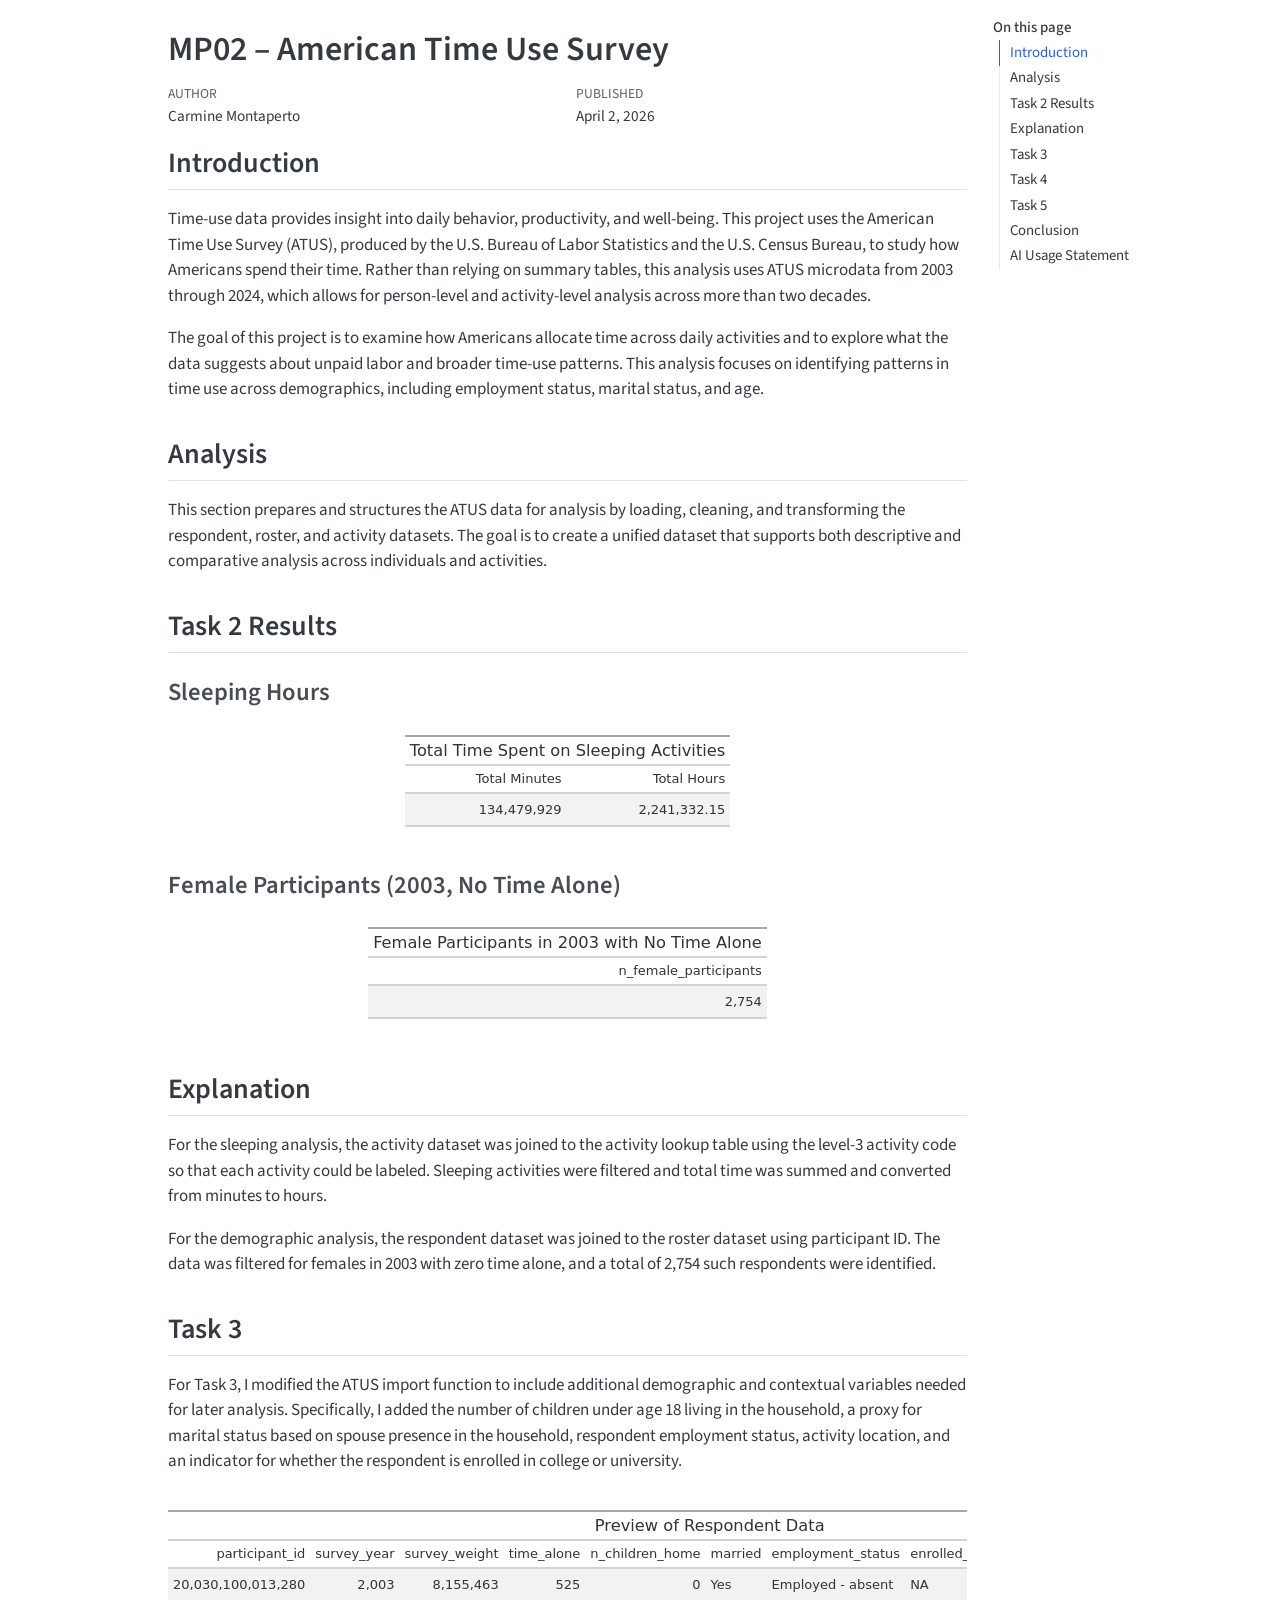
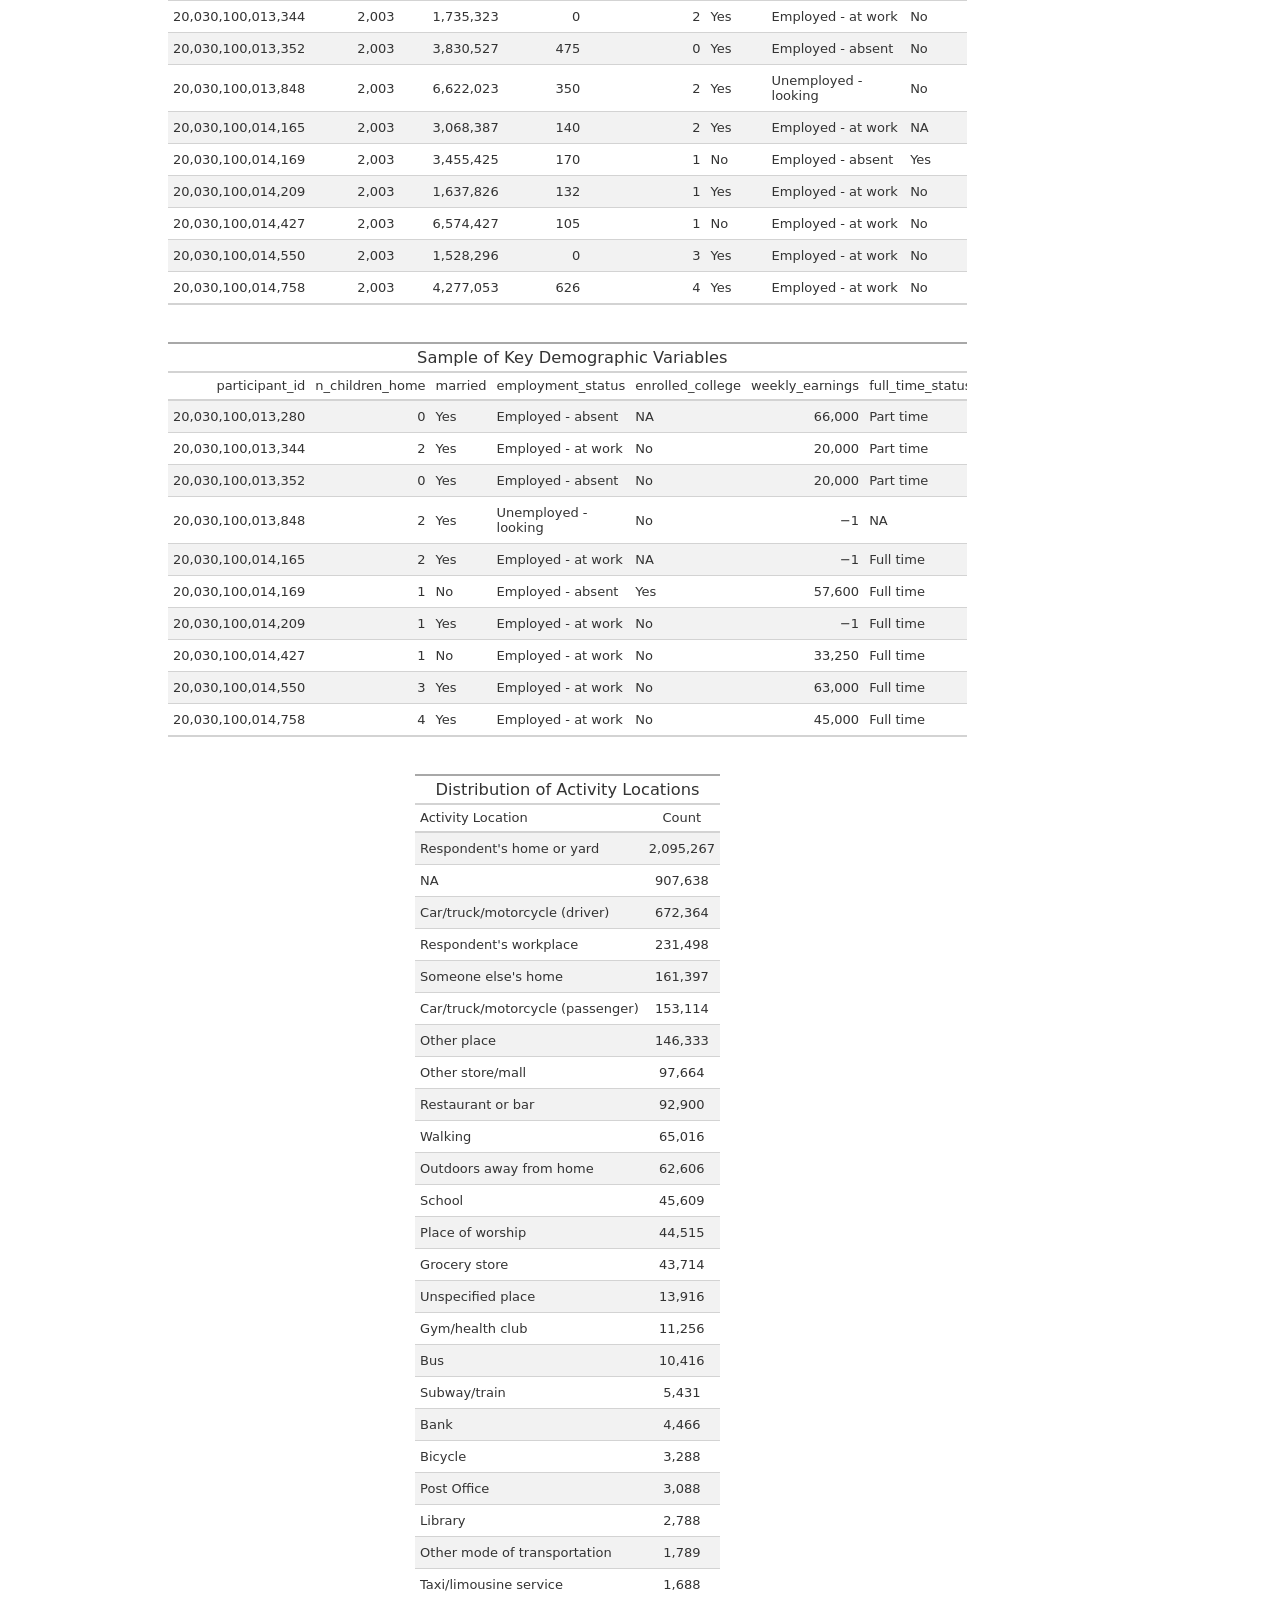
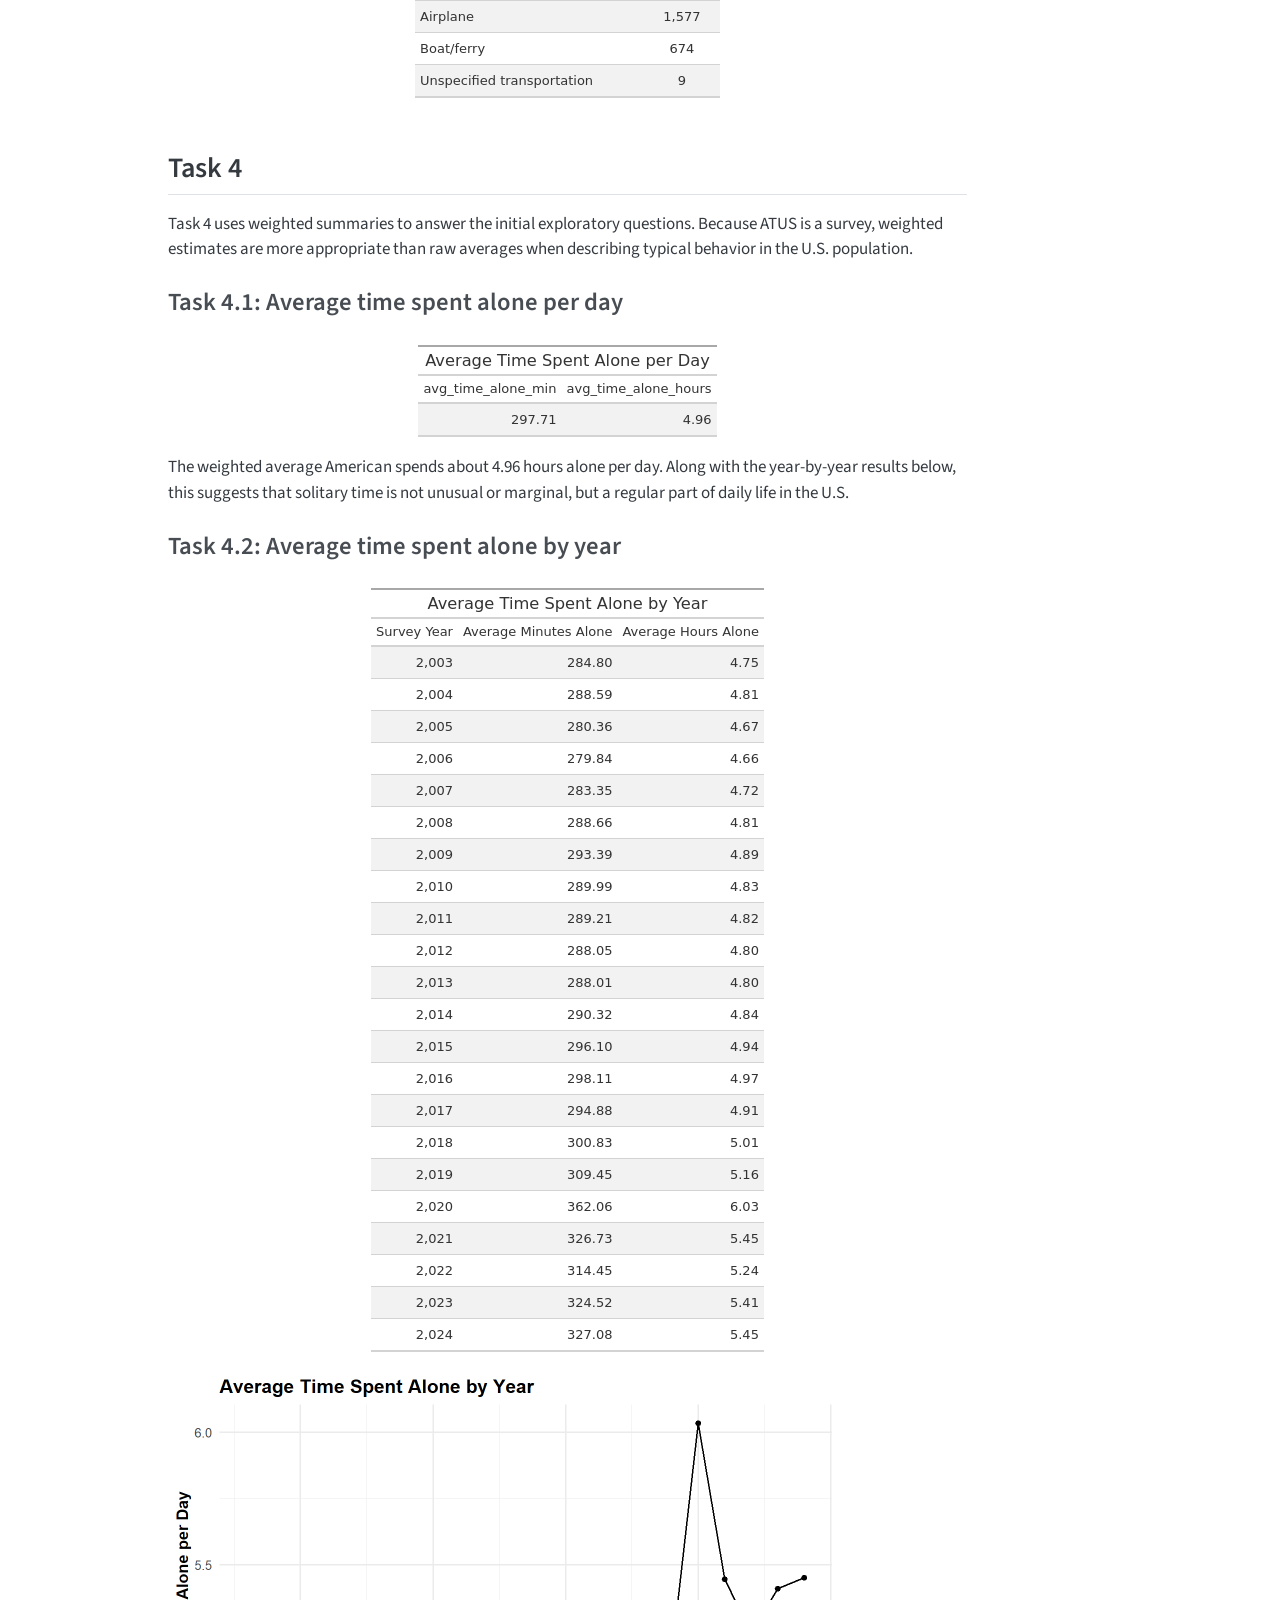
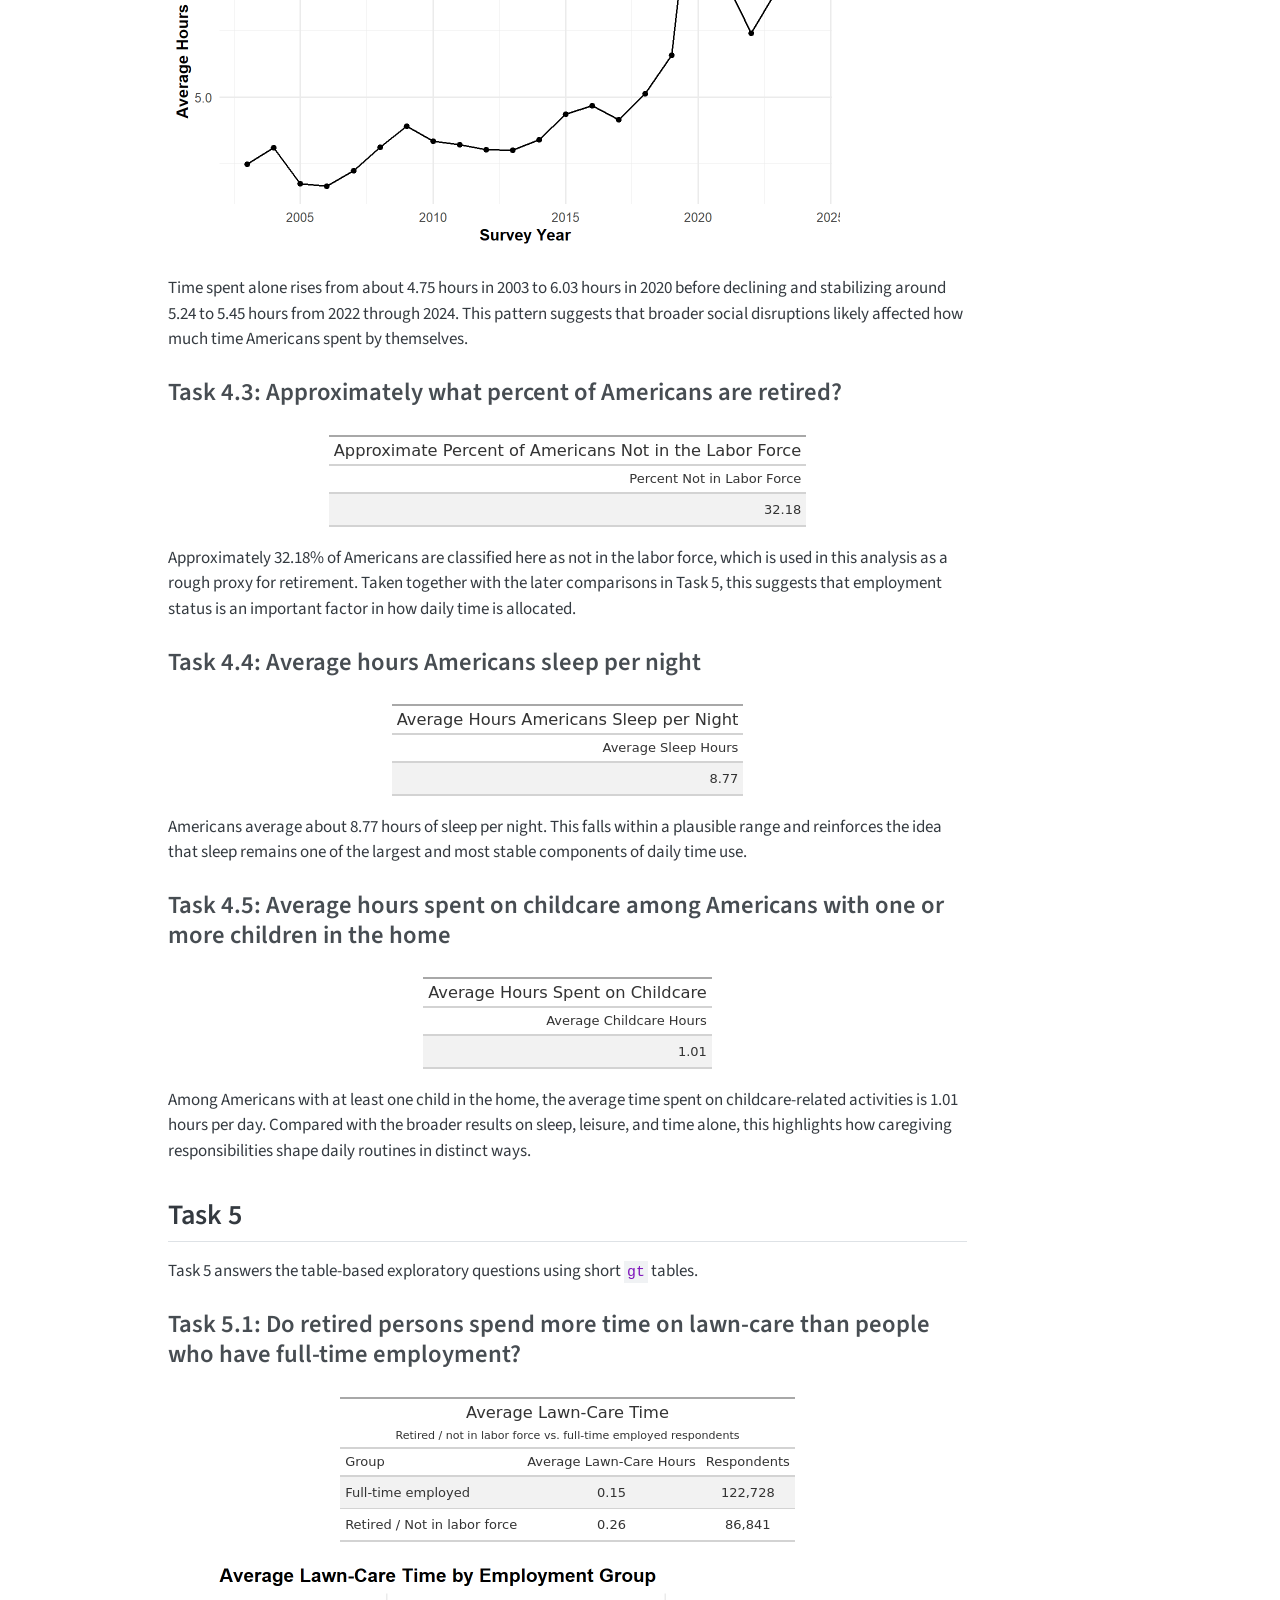
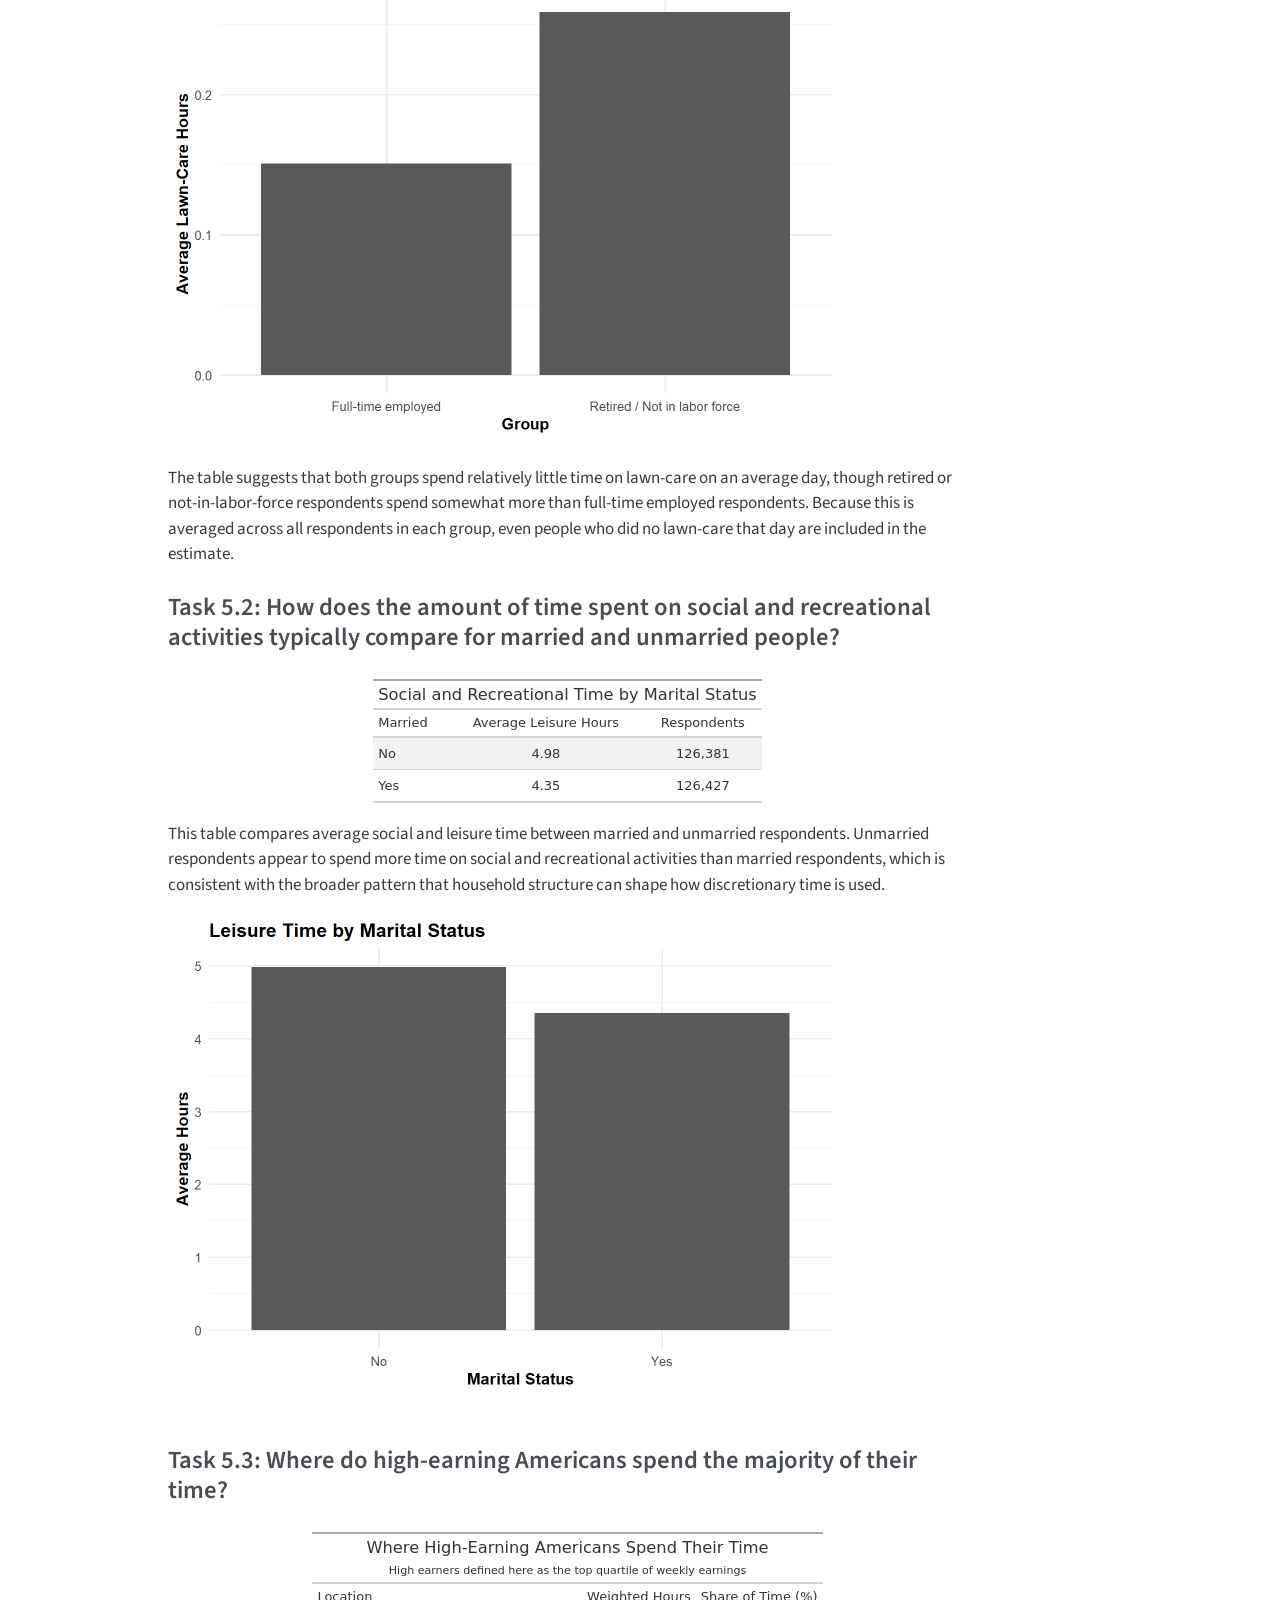
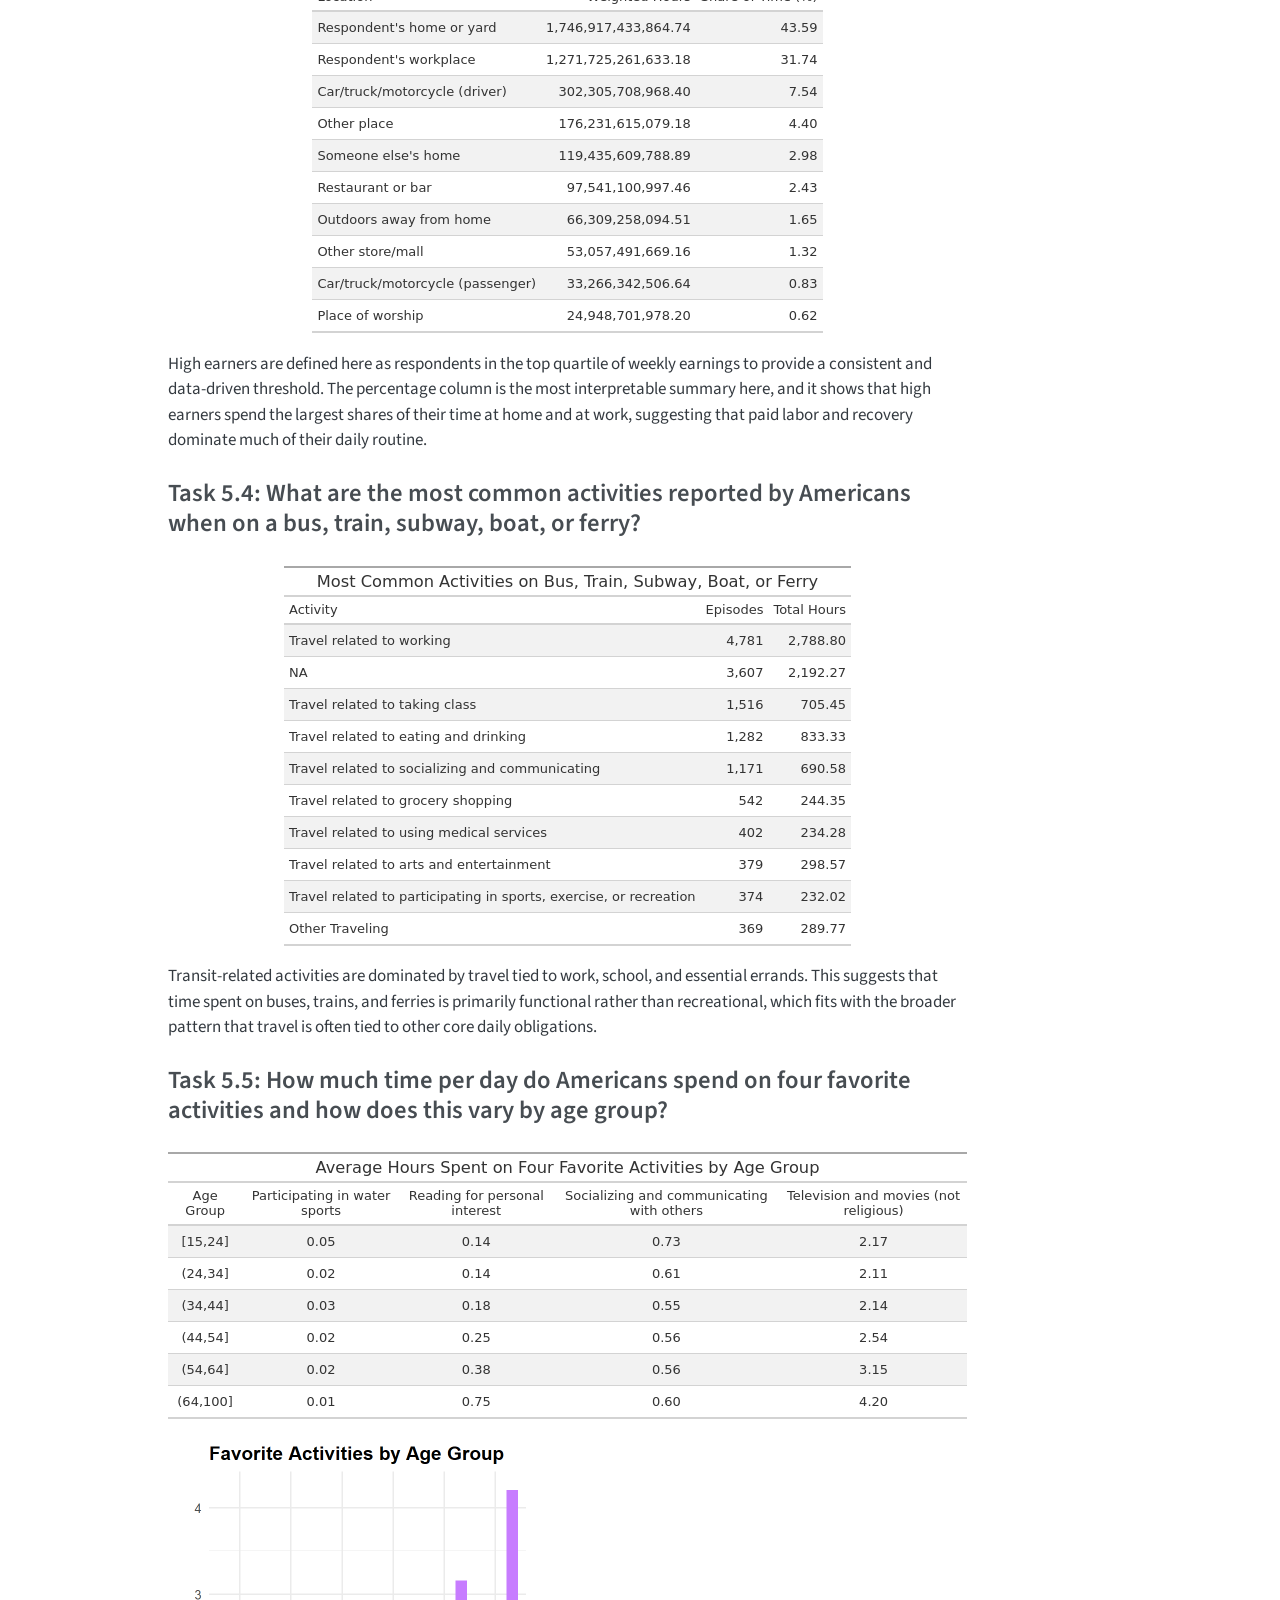
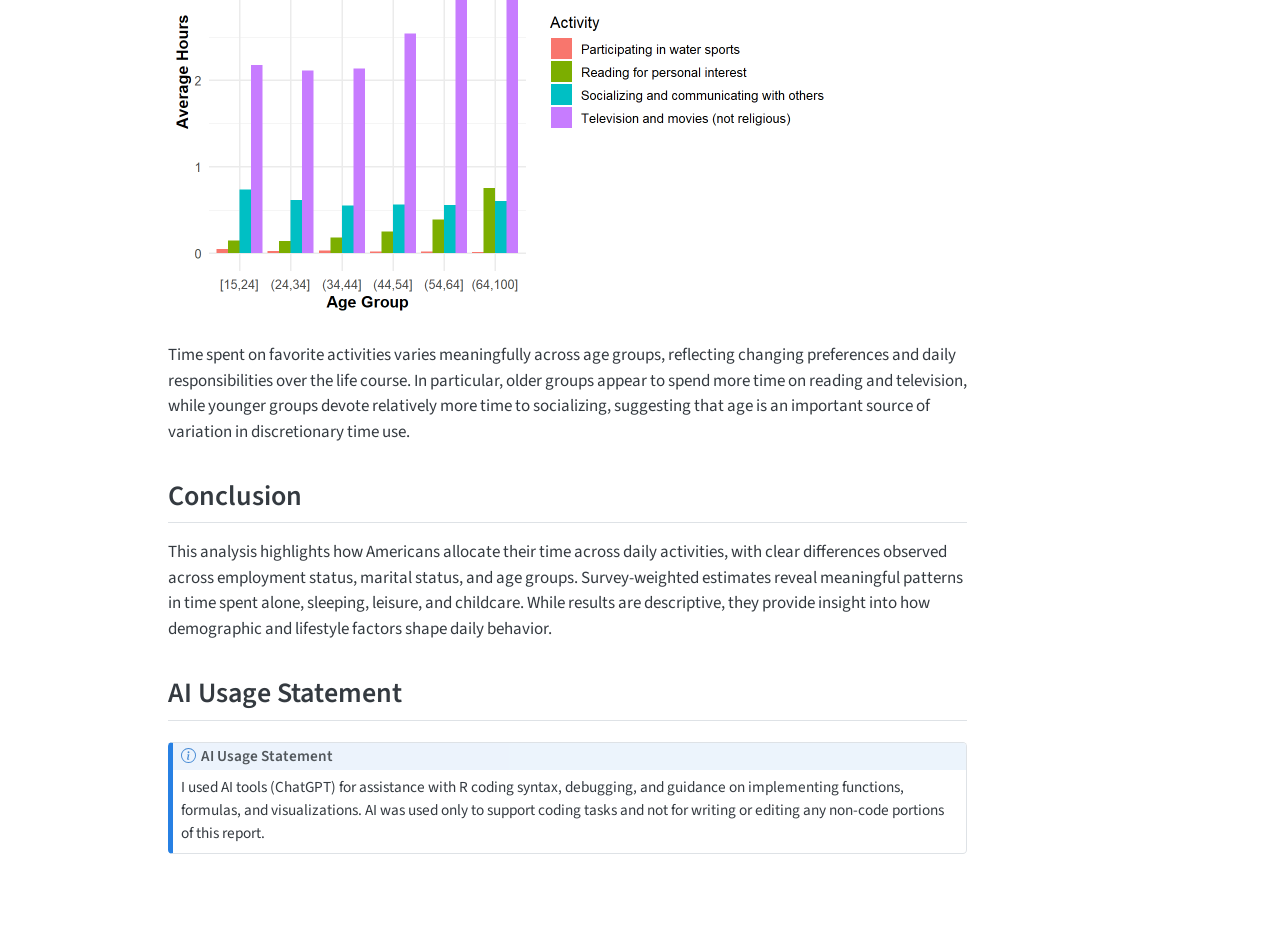
==== commit e45c304c: "Fix submission file location" ====
--- a/docs/mp02.html
+++ b/docs/mp02.html
@@ -25,23 +25,23 @@
 </style>
 
 
-<script src="../site_libs/quarto-nav/quarto-nav.js"></script>
-<script src="../site_libs/clipboard/clipboard.min.js"></script>
-<script src="../site_libs/quarto-search/autocomplete.umd.js"></script>
-<script src="../site_libs/quarto-search/fuse.min.js"></script>
-<script src="../site_libs/quarto-search/quarto-search.js"></script>
-<meta name="quarto:offset" content="../">
-<script src="../site_libs/quarto-html/quarto.js" type="module"></script>
-<script src="../site_libs/quarto-html/tabsets/tabsets.js" type="module"></script>
-<script src="../site_libs/quarto-html/axe/axe-check.js" type="module"></script>
-<script src="../site_libs/quarto-html/popper.min.js"></script>
-<script src="../site_libs/quarto-html/tippy.umd.min.js"></script>
-<script src="../site_libs/quarto-html/anchor.min.js"></script>
-<link href="../site_libs/quarto-html/tippy.css" rel="stylesheet">
-<link href="../site_libs/quarto-html/quarto-syntax-highlighting-ed96de9b727972fe78a7b5d16c58bf87.css" rel="stylesheet" id="quarto-text-highlighting-styles">
-<script src="../site_libs/bootstrap/bootstrap.min.js"></script>
-<link href="../site_libs/bootstrap/bootstrap-icons.css" rel="stylesheet">
-<link href="../site_libs/bootstrap/bootstrap-e31584831b205ffbb2d98406f31c2a5b.min.css" rel="stylesheet" append-hash="true" id="quarto-bootstrap" data-mode="light">
+<script src="site_libs/quarto-nav/quarto-nav.js"></script>
+<script src="site_libs/clipboard/clipboard.min.js"></script>
+<script src="site_libs/quarto-search/autocomplete.umd.js"></script>
+<script src="site_libs/quarto-search/fuse.min.js"></script>
+<script src="site_libs/quarto-search/quarto-search.js"></script>
+<meta name="quarto:offset" content="./">
+<script src="site_libs/quarto-html/quarto.js" type="module"></script>
+<script src="site_libs/quarto-html/tabsets/tabsets.js" type="module"></script>
+<script src="site_libs/quarto-html/axe/axe-check.js" type="module"></script>
+<script src="site_libs/quarto-html/popper.min.js"></script>
+<script src="site_libs/quarto-html/tippy.umd.min.js"></script>
+<script src="site_libs/quarto-html/anchor.min.js"></script>
+<link href="site_libs/quarto-html/tippy.css" rel="stylesheet">
+<link href="site_libs/quarto-html/quarto-syntax-highlighting-ed96de9b727972fe78a7b5d16c58bf87.css" rel="stylesheet" id="quarto-text-highlighting-styles">
+<script src="site_libs/bootstrap/bootstrap.min.js"></script>
+<link href="site_libs/bootstrap/bootstrap-icons.css" rel="stylesheet">
+<link href="site_libs/bootstrap/bootstrap-e31584831b205ffbb2d98406f31c2a5b.min.css" rel="stylesheet" append-hash="true" id="quarto-bootstrap" data-mode="light">
 <script id="quarto-search-options" type="application/json">{
   "location": "sidebar",
   "copy-button": false,
@@ -156,948 +156,7 @@
 </section>
 <section id="analysis" class="level2">
 <h2 class="anchored" data-anchor-id="analysis">Analysis</h2>
-<div class="cell">
-<div class="cell-output-display">
-<div id="gfdmadpysu" style="padding-left:0px;padding-right:0px;padding-top:10px;padding-bottom:10px;overflow-x:auto;overflow-y:auto;width:auto;height:auto;">
-<style>#gfdmadpysu table {
-  font-family: system-ui, 'Segoe UI', Roboto, Helvetica, Arial, sans-serif, 'Apple Color Emoji', 'Segoe UI Emoji', 'Segoe UI Symbol', 'Noto Color Emoji';
-  -webkit-font-smoothing: antialiased;
-  -moz-osx-font-smoothing: grayscale;
-}
-
-#gfdmadpysu thead, #gfdmadpysu tbody, #gfdmadpysu tfoot, #gfdmadpysu tr, #gfdmadpysu td, #gfdmadpysu th {
-  border-style: none;
-}
-
-#gfdmadpysu p {
-  margin: 0;
-  padding: 0;
-}
-
-#gfdmadpysu .gt_table {
-  display: table;
-  border-collapse: collapse;
-  line-height: normal;
-  margin-left: auto;
-  margin-right: auto;
-  color: #333333;
-  font-size: 13px;
-  font-weight: normal;
-  font-style: normal;
-  background-color: #FFFFFF;
-  width: auto;
-  border-top-style: solid;
-  border-top-width: 2px;
-  border-top-color: #A8A8A8;
-  border-right-style: none;
-  border-right-width: 2px;
-  border-right-color: #D3D3D3;
-  border-bottom-style: solid;
-  border-bottom-width: 2px;
-  border-bottom-color: #A8A8A8;
-  border-left-style: none;
-  border-left-width: 2px;
-  border-left-color: #D3D3D3;
-}
-
-#gfdmadpysu .gt_caption {
-  padding-top: 4px;
-  padding-bottom: 4px;
-}
-
-#gfdmadpysu .gt_title {
-  color: #333333;
-  font-size: 125%;
-  font-weight: initial;
-  padding-top: 4px;
-  padding-bottom: 4px;
-  padding-left: 5px;
-  padding-right: 5px;
-  border-bottom-color: #FFFFFF;
-  border-bottom-width: 0;
-}
-
-#gfdmadpysu .gt_subtitle {
-  color: #333333;
-  font-size: 85%;
-  font-weight: initial;
-  padding-top: 3px;
-  padding-bottom: 5px;
-  padding-left: 5px;
-  padding-right: 5px;
-  border-top-color: #FFFFFF;
-  border-top-width: 0;
-}
-
-#gfdmadpysu .gt_heading {
-  background-color: #FFFFFF;
-  text-align: center;
-  border-bottom-color: #FFFFFF;
-  border-left-style: none;
-  border-left-width: 1px;
-  border-left-color: #D3D3D3;
-  border-right-style: none;
-  border-right-width: 1px;
-  border-right-color: #D3D3D3;
-}
-
-#gfdmadpysu .gt_bottom_border {
-  border-bottom-style: solid;
-  border-bottom-width: 2px;
-  border-bottom-color: #D3D3D3;
-}
-
-#gfdmadpysu .gt_col_headings {
-  border-top-style: solid;
-  border-top-width: 2px;
-  border-top-color: #D3D3D3;
-  border-bottom-style: solid;
-  border-bottom-width: 2px;
-  border-bottom-color: #D3D3D3;
-  border-left-style: none;
-  border-left-width: 1px;
-  border-left-color: #D3D3D3;
-  border-right-style: none;
-  border-right-width: 1px;
-  border-right-color: #D3D3D3;
-}
-
-#gfdmadpysu .gt_col_heading {
-  color: #333333;
-  background-color: #FFFFFF;
-  font-size: 100%;
-  font-weight: normal;
-  text-transform: inherit;
-  border-left-style: none;
-  border-left-width: 1px;
-  border-left-color: #D3D3D3;
-  border-right-style: none;
-  border-right-width: 1px;
-  border-right-color: #D3D3D3;
-  vertical-align: bottom;
-  padding-top: 5px;
-  padding-bottom: 6px;
-  padding-left: 5px;
-  padding-right: 5px;
-  overflow-x: hidden;
-}
-
-#gfdmadpysu .gt_column_spanner_outer {
-  color: #333333;
-  background-color: #FFFFFF;
-  font-size: 100%;
-  font-weight: normal;
-  text-transform: inherit;
-  padding-top: 0;
-  padding-bottom: 0;
-  padding-left: 4px;
-  padding-right: 4px;
-}
-
-#gfdmadpysu .gt_column_spanner_outer:first-child {
-  padding-left: 0;
-}
-
-#gfdmadpysu .gt_column_spanner_outer:last-child {
-  padding-right: 0;
-}
-
-#gfdmadpysu .gt_column_spanner {
-  border-bottom-style: solid;
-  border-bottom-width: 2px;
-  border-bottom-color: #D3D3D3;
-  vertical-align: bottom;
-  padding-top: 5px;
-  padding-bottom: 5px;
-  overflow-x: hidden;
-  display: inline-block;
-  width: 100%;
-}
-
-#gfdmadpysu .gt_spanner_row {
-  border-bottom-style: hidden;
-}
-
-#gfdmadpysu .gt_group_heading {
-  padding-top: 8px;
-  padding-bottom: 8px;
-  padding-left: 5px;
-  padding-right: 5px;
-  color: #333333;
-  background-color: #FFFFFF;
-  font-size: 100%;
-  font-weight: initial;
-  text-transform: inherit;
-  border-top-style: solid;
-  border-top-width: 2px;
-  border-top-color: #D3D3D3;
-  border-bottom-style: solid;
-  border-bottom-width: 2px;
-  border-bottom-color: #D3D3D3;
-  border-left-style: none;
-  border-left-width: 1px;
-  border-left-color: #D3D3D3;
-  border-right-style: none;
-  border-right-width: 1px;
-  border-right-color: #D3D3D3;
-  vertical-align: middle;
-  text-align: left;
-}
-
-#gfdmadpysu .gt_empty_group_heading {
-  padding: 0.5px;
-  color: #333333;
-  background-color: #FFFFFF;
-  font-size: 100%;
-  font-weight: initial;
-  border-top-style: solid;
-  border-top-width: 2px;
-  border-top-color: #D3D3D3;
-  border-bottom-style: solid;
-  border-bottom-width: 2px;
-  border-bottom-color: #D3D3D3;
-  vertical-align: middle;
-}
-
-#gfdmadpysu .gt_from_md > :first-child {
-  margin-top: 0;
-}
-
-#gfdmadpysu .gt_from_md > :last-child {
-  margin-bottom: 0;
-}
-
-#gfdmadpysu .gt_row {
-  padding-top: 8px;
-  padding-bottom: 8px;
-  padding-left: 5px;
-  padding-right: 5px;
-  margin: 10px;
-  border-top-style: solid;
-  border-top-width: 1px;
-  border-top-color: #D3D3D3;
-  border-left-style: none;
-  border-left-width: 1px;
-  border-left-color: #D3D3D3;
-  border-right-style: none;
-  border-right-width: 1px;
-  border-right-color: #D3D3D3;
-  vertical-align: middle;
-  overflow-x: hidden;
-}
-
-#gfdmadpysu .gt_stub {
-  color: #333333;
-  background-color: #FFFFFF;
-  font-size: 100%;
-  font-weight: initial;
-  text-transform: inherit;
-  border-right-style: solid;
-  border-right-width: 2px;
-  border-right-color: #D3D3D3;
-  padding-left: 5px;
-  padding-right: 5px;
-}
-
-#gfdmadpysu .gt_stub_row_group {
-  color: #333333;
-  background-color: #FFFFFF;
-  font-size: 100%;
-  font-weight: initial;
-  text-transform: inherit;
-  border-right-style: solid;
-  border-right-width: 2px;
-  border-right-color: #D3D3D3;
-  padding-left: 5px;
-  padding-right: 5px;
-  vertical-align: top;
-}
-
-#gfdmadpysu .gt_row_group_first td {
-  border-top-width: 2px;
-}
-
-#gfdmadpysu .gt_row_group_first th {
-  border-top-width: 2px;
-}
-
-#gfdmadpysu .gt_summary_row {
-  color: #333333;
-  background-color: #FFFFFF;
-  text-transform: inherit;
-  padding-top: 8px;
-  padding-bottom: 8px;
-  padding-left: 5px;
-  padding-right: 5px;
-}
-
-#gfdmadpysu .gt_first_summary_row {
-  border-top-style: solid;
-  border-top-color: #D3D3D3;
-}
-
-#gfdmadpysu .gt_first_summary_row.thick {
-  border-top-width: 2px;
-}
-
-#gfdmadpysu .gt_last_summary_row {
-  padding-top: 8px;
-  padding-bottom: 8px;
-  padding-left: 5px;
-  padding-right: 5px;
-  border-bottom-style: solid;
-  border-bottom-width: 2px;
-  border-bottom-color: #D3D3D3;
-}
-
-#gfdmadpysu .gt_grand_summary_row {
-  color: #333333;
-  background-color: #FFFFFF;
-  text-transform: inherit;
-  padding-top: 8px;
-  padding-bottom: 8px;
-  padding-left: 5px;
-  padding-right: 5px;
-}
-
-#gfdmadpysu .gt_first_grand_summary_row {
-  padding-top: 8px;
-  padding-bottom: 8px;
-  padding-left: 5px;
-  padding-right: 5px;
-  border-top-style: double;
-  border-top-width: 6px;
-  border-top-color: #D3D3D3;
-}
-
-#gfdmadpysu .gt_last_grand_summary_row_top {
-  padding-top: 8px;
-  padding-bottom: 8px;
-  padding-left: 5px;
-  padding-right: 5px;
-  border-bottom-style: double;
-  border-bottom-width: 6px;
-  border-bottom-color: #D3D3D3;
-}
-
-#gfdmadpysu .gt_striped {
-  background-color: rgba(128, 128, 128, 0.05);
-}
-
-#gfdmadpysu .gt_table_body {
-  border-top-style: solid;
-  border-top-width: 2px;
-  border-top-color: #D3D3D3;
-  border-bottom-style: solid;
-  border-bottom-width: 2px;
-  border-bottom-color: #D3D3D3;
-}
-
-#gfdmadpysu .gt_footnotes {
-  color: #333333;
-  background-color: #FFFFFF;
-  border-bottom-style: none;
-  border-bottom-width: 2px;
-  border-bottom-color: #D3D3D3;
-  border-left-style: none;
-  border-left-width: 2px;
-  border-left-color: #D3D3D3;
-  border-right-style: none;
-  border-right-width: 2px;
-  border-right-color: #D3D3D3;
-}
-
-#gfdmadpysu .gt_footnote {
-  margin: 0px;
-  font-size: 90%;
-  padding-top: 4px;
-  padding-bottom: 4px;
-  padding-left: 5px;
-  padding-right: 5px;
-}
-
-#gfdmadpysu .gt_sourcenotes {
-  color: #333333;
-  background-color: #FFFFFF;
-  border-bottom-style: none;
-  border-bottom-width: 2px;
-  border-bottom-color: #D3D3D3;
-  border-left-style: none;
-  border-left-width: 2px;
-  border-left-color: #D3D3D3;
-  border-right-style: none;
-  border-right-width: 2px;
-  border-right-color: #D3D3D3;
-}
-
-#gfdmadpysu .gt_sourcenote {
-  font-size: 90%;
-  padding-top: 4px;
-  padding-bottom: 4px;
-  padding-left: 5px;
-  padding-right: 5px;
-}
-
-#gfdmadpysu .gt_left {
-  text-align: left;
-}
-
-#gfdmadpysu .gt_center {
-  text-align: center;
-}
-
-#gfdmadpysu .gt_right {
-  text-align: right;
-  font-variant-numeric: tabular-nums;
-}
-
-#gfdmadpysu .gt_font_normal {
-  font-weight: normal;
-}
-
-#gfdmadpysu .gt_font_bold {
-  font-weight: bold;
-}
-
-#gfdmadpysu .gt_font_italic {
-  font-style: italic;
-}
-
-#gfdmadpysu .gt_super {
-  font-size: 65%;
-}
-
-#gfdmadpysu .gt_footnote_marks {
-  font-size: 75%;
-  vertical-align: 0.4em;
-  position: initial;
-}
-
-#gfdmadpysu .gt_asterisk {
-  font-size: 100%;
-  vertical-align: 0;
-}
-
-#gfdmadpysu .gt_indent_1 {
-  text-indent: 5px;
-}
-
-#gfdmadpysu .gt_indent_2 {
-  text-indent: 10px;
-}
-
-#gfdmadpysu .gt_indent_3 {
-  text-indent: 15px;
-}
-
-#gfdmadpysu .gt_indent_4 {
-  text-indent: 20px;
-}
-
-#gfdmadpysu .gt_indent_5 {
-  text-indent: 25px;
-}
-
-#gfdmadpysu .katex-display {
-  display: inline-flex !important;
-  margin-bottom: 0.75em !important;
-}
-
-#gfdmadpysu div.Reactable > div.rt-table > div.rt-thead > div.rt-tr.rt-tr-group-header > div.rt-th-group:after {
-  height: 0px !important;
-}
-</style>
-
-<table class="gt_table caption-top table table-sm table-striped small" data-quarto-bootstrap="false">
-<thead>
-<tr class="gt_heading header">
-<td colspan="2" class="gt_heading gt_title gt_font_normal gt_bottom_border">Sleeping Summary</td>
-</tr>
-<tr class="gt_col_headings even">
-<th id="total_minutes" class="gt_col_heading gt_columns_bottom_border gt_right" data-quarto-table-cell-role="th" scope="col">total_minutes</th>
-<th id="total_hours" class="gt_col_heading gt_columns_bottom_border gt_right" data-quarto-table-cell-role="th" scope="col">total_hours</th>
-</tr>
-</thead>
-<tbody class="gt_table_body">
-<tr class="odd">
-<td class="gt_row gt_right" headers="total_minutes">134,479,929.00</td>
-<td class="gt_row gt_right" headers="total_hours">2,241,332.15</td>
-</tr>
-</tbody>
-</table>
-
-</div>
-</div>
-<div class="cell-output-display">
-<div id="lmutltporq" style="padding-left:0px;padding-right:0px;padding-top:10px;padding-bottom:10px;overflow-x:auto;overflow-y:auto;width:auto;height:auto;">
-<style>#lmutltporq table {
-  font-family: system-ui, 'Segoe UI', Roboto, Helvetica, Arial, sans-serif, 'Apple Color Emoji', 'Segoe UI Emoji', 'Segoe UI Symbol', 'Noto Color Emoji';
-  -webkit-font-smoothing: antialiased;
-  -moz-osx-font-smoothing: grayscale;
-}
-
-#lmutltporq thead, #lmutltporq tbody, #lmutltporq tfoot, #lmutltporq tr, #lmutltporq td, #lmutltporq th {
-  border-style: none;
-}
-
-#lmutltporq p {
-  margin: 0;
-  padding: 0;
-}
-
-#lmutltporq .gt_table {
-  display: table;
-  border-collapse: collapse;
-  line-height: normal;
-  margin-left: auto;
-  margin-right: auto;
-  color: #333333;
-  font-size: 13px;
-  font-weight: normal;
-  font-style: normal;
-  background-color: #FFFFFF;
-  width: auto;
-  border-top-style: solid;
-  border-top-width: 2px;
-  border-top-color: #A8A8A8;
-  border-right-style: none;
-  border-right-width: 2px;
-  border-right-color: #D3D3D3;
-  border-bottom-style: solid;
-  border-bottom-width: 2px;
-  border-bottom-color: #A8A8A8;
-  border-left-style: none;
-  border-left-width: 2px;
-  border-left-color: #D3D3D3;
-}
-
-#lmutltporq .gt_caption {
-  padding-top: 4px;
-  padding-bottom: 4px;
-}
-
-#lmutltporq .gt_title {
-  color: #333333;
-  font-size: 125%;
-  font-weight: initial;
-  padding-top: 4px;
-  padding-bottom: 4px;
-  padding-left: 5px;
-  padding-right: 5px;
-  border-bottom-color: #FFFFFF;
-  border-bottom-width: 0;
-}
-
-#lmutltporq .gt_subtitle {
-  color: #333333;
-  font-size: 85%;
-  font-weight: initial;
-  padding-top: 3px;
-  padding-bottom: 5px;
-  padding-left: 5px;
-  padding-right: 5px;
-  border-top-color: #FFFFFF;
-  border-top-width: 0;
-}
-
-#lmutltporq .gt_heading {
-  background-color: #FFFFFF;
-  text-align: center;
-  border-bottom-color: #FFFFFF;
-  border-left-style: none;
-  border-left-width: 1px;
-  border-left-color: #D3D3D3;
-  border-right-style: none;
-  border-right-width: 1px;
-  border-right-color: #D3D3D3;
-}
-
-#lmutltporq .gt_bottom_border {
-  border-bottom-style: solid;
-  border-bottom-width: 2px;
-  border-bottom-color: #D3D3D3;
-}
-
-#lmutltporq .gt_col_headings {
-  border-top-style: solid;
-  border-top-width: 2px;
-  border-top-color: #D3D3D3;
-  border-bottom-style: solid;
-  border-bottom-width: 2px;
-  border-bottom-color: #D3D3D3;
-  border-left-style: none;
-  border-left-width: 1px;
-  border-left-color: #D3D3D3;
-  border-right-style: none;
-  border-right-width: 1px;
-  border-right-color: #D3D3D3;
-}
-
-#lmutltporq .gt_col_heading {
-  color: #333333;
-  background-color: #FFFFFF;
-  font-size: 100%;
-  font-weight: normal;
-  text-transform: inherit;
-  border-left-style: none;
-  border-left-width: 1px;
-  border-left-color: #D3D3D3;
-  border-right-style: none;
-  border-right-width: 1px;
-  border-right-color: #D3D3D3;
-  vertical-align: bottom;
-  padding-top: 5px;
-  padding-bottom: 6px;
-  padding-left: 5px;
-  padding-right: 5px;
-  overflow-x: hidden;
-}
-
-#lmutltporq .gt_column_spanner_outer {
-  color: #333333;
-  background-color: #FFFFFF;
-  font-size: 100%;
-  font-weight: normal;
-  text-transform: inherit;
-  padding-top: 0;
-  padding-bottom: 0;
-  padding-left: 4px;
-  padding-right: 4px;
-}
-
-#lmutltporq .gt_column_spanner_outer:first-child {
-  padding-left: 0;
-}
-
-#lmutltporq .gt_column_spanner_outer:last-child {
-  padding-right: 0;
-}
-
-#lmutltporq .gt_column_spanner {
-  border-bottom-style: solid;
-  border-bottom-width: 2px;
-  border-bottom-color: #D3D3D3;
-  vertical-align: bottom;
-  padding-top: 5px;
-  padding-bottom: 5px;
-  overflow-x: hidden;
-  display: inline-block;
-  width: 100%;
-}
-
-#lmutltporq .gt_spanner_row {
-  border-bottom-style: hidden;
-}
-
-#lmutltporq .gt_group_heading {
-  padding-top: 8px;
-  padding-bottom: 8px;
-  padding-left: 5px;
-  padding-right: 5px;
-  color: #333333;
-  background-color: #FFFFFF;
-  font-size: 100%;
-  font-weight: initial;
-  text-transform: inherit;
-  border-top-style: solid;
-  border-top-width: 2px;
-  border-top-color: #D3D3D3;
-  border-bottom-style: solid;
-  border-bottom-width: 2px;
-  border-bottom-color: #D3D3D3;
-  border-left-style: none;
-  border-left-width: 1px;
-  border-left-color: #D3D3D3;
-  border-right-style: none;
-  border-right-width: 1px;
-  border-right-color: #D3D3D3;
-  vertical-align: middle;
-  text-align: left;
-}
-
-#lmutltporq .gt_empty_group_heading {
-  padding: 0.5px;
-  color: #333333;
-  background-color: #FFFFFF;
-  font-size: 100%;
-  font-weight: initial;
-  border-top-style: solid;
-  border-top-width: 2px;
-  border-top-color: #D3D3D3;
-  border-bottom-style: solid;
-  border-bottom-width: 2px;
-  border-bottom-color: #D3D3D3;
-  vertical-align: middle;
-}
-
-#lmutltporq .gt_from_md > :first-child {
-  margin-top: 0;
-}
-
-#lmutltporq .gt_from_md > :last-child {
-  margin-bottom: 0;
-}
-
-#lmutltporq .gt_row {
-  padding-top: 8px;
-  padding-bottom: 8px;
-  padding-left: 5px;
-  padding-right: 5px;
-  margin: 10px;
-  border-top-style: solid;
-  border-top-width: 1px;
-  border-top-color: #D3D3D3;
-  border-left-style: none;
-  border-left-width: 1px;
-  border-left-color: #D3D3D3;
-  border-right-style: none;
-  border-right-width: 1px;
-  border-right-color: #D3D3D3;
-  vertical-align: middle;
-  overflow-x: hidden;
-}
-
-#lmutltporq .gt_stub {
-  color: #333333;
-  background-color: #FFFFFF;
-  font-size: 100%;
-  font-weight: initial;
-  text-transform: inherit;
-  border-right-style: solid;
-  border-right-width: 2px;
-  border-right-color: #D3D3D3;
-  padding-left: 5px;
-  padding-right: 5px;
-}
-
-#lmutltporq .gt_stub_row_group {
-  color: #333333;
-  background-color: #FFFFFF;
-  font-size: 100%;
-  font-weight: initial;
-  text-transform: inherit;
-  border-right-style: solid;
-  border-right-width: 2px;
-  border-right-color: #D3D3D3;
-  padding-left: 5px;
-  padding-right: 5px;
-  vertical-align: top;
-}
-
-#lmutltporq .gt_row_group_first td {
-  border-top-width: 2px;
-}
-
-#lmutltporq .gt_row_group_first th {
-  border-top-width: 2px;
-}
-
-#lmutltporq .gt_summary_row {
-  color: #333333;
-  background-color: #FFFFFF;
-  text-transform: inherit;
-  padding-top: 8px;
-  padding-bottom: 8px;
-  padding-left: 5px;
-  padding-right: 5px;
-}
-
-#lmutltporq .gt_first_summary_row {
-  border-top-style: solid;
-  border-top-color: #D3D3D3;
-}
-
-#lmutltporq .gt_first_summary_row.thick {
-  border-top-width: 2px;
-}
-
-#lmutltporq .gt_last_summary_row {
-  padding-top: 8px;
-  padding-bottom: 8px;
-  padding-left: 5px;
-  padding-right: 5px;
-  border-bottom-style: solid;
-  border-bottom-width: 2px;
-  border-bottom-color: #D3D3D3;
-}
-
-#lmutltporq .gt_grand_summary_row {
-  color: #333333;
-  background-color: #FFFFFF;
-  text-transform: inherit;
-  padding-top: 8px;
-  padding-bottom: 8px;
-  padding-left: 5px;
-  padding-right: 5px;
-}
-
-#lmutltporq .gt_first_grand_summary_row {
-  padding-top: 8px;
-  padding-bottom: 8px;
-  padding-left: 5px;
-  padding-right: 5px;
-  border-top-style: double;
-  border-top-width: 6px;
-  border-top-color: #D3D3D3;
-}
-
-#lmutltporq .gt_last_grand_summary_row_top {
-  padding-top: 8px;
-  padding-bottom: 8px;
-  padding-left: 5px;
-  padding-right: 5px;
-  border-bottom-style: double;
-  border-bottom-width: 6px;
-  border-bottom-color: #D3D3D3;
-}
-
-#lmutltporq .gt_striped {
-  background-color: rgba(128, 128, 128, 0.05);
-}
-
-#lmutltporq .gt_table_body {
-  border-top-style: solid;
-  border-top-width: 2px;
-  border-top-color: #D3D3D3;
-  border-bottom-style: solid;
-  border-bottom-width: 2px;
-  border-bottom-color: #D3D3D3;
-}
-
-#lmutltporq .gt_footnotes {
-  color: #333333;
-  background-color: #FFFFFF;
-  border-bottom-style: none;
-  border-bottom-width: 2px;
-  border-bottom-color: #D3D3D3;
-  border-left-style: none;
-  border-left-width: 2px;
-  border-left-color: #D3D3D3;
-  border-right-style: none;
-  border-right-width: 2px;
-  border-right-color: #D3D3D3;
-}
-
-#lmutltporq .gt_footnote {
-  margin: 0px;
-  font-size: 90%;
-  padding-top: 4px;
-  padding-bottom: 4px;
-  padding-left: 5px;
-  padding-right: 5px;
-}
-
-#lmutltporq .gt_sourcenotes {
-  color: #333333;
-  background-color: #FFFFFF;
-  border-bottom-style: none;
-  border-bottom-width: 2px;
-  border-bottom-color: #D3D3D3;
-  border-left-style: none;
-  border-left-width: 2px;
-  border-left-color: #D3D3D3;
-  border-right-style: none;
-  border-right-width: 2px;
-  border-right-color: #D3D3D3;
-}
-
-#lmutltporq .gt_sourcenote {
-  font-size: 90%;
-  padding-top: 4px;
-  padding-bottom: 4px;
-  padding-left: 5px;
-  padding-right: 5px;
-}
-
-#lmutltporq .gt_left {
-  text-align: left;
-}
-
-#lmutltporq .gt_center {
-  text-align: center;
-}
-
-#lmutltporq .gt_right {
-  text-align: right;
-  font-variant-numeric: tabular-nums;
-}
-
-#lmutltporq .gt_font_normal {
-  font-weight: normal;
-}
-
-#lmutltporq .gt_font_bold {
-  font-weight: bold;
-}
-
-#lmutltporq .gt_font_italic {
-  font-style: italic;
-}
-
-#lmutltporq .gt_super {
-  font-size: 65%;
-}
-
-#lmutltporq .gt_footnote_marks {
-  font-size: 75%;
-  vertical-align: 0.4em;
-  position: initial;
-}
-
-#lmutltporq .gt_asterisk {
-  font-size: 100%;
-  vertical-align: 0;
-}
-
-#lmutltporq .gt_indent_1 {
-  text-indent: 5px;
-}
-
-#lmutltporq .gt_indent_2 {
-  text-indent: 10px;
-}
-
-#lmutltporq .gt_indent_3 {
-  text-indent: 15px;
-}
-
-#lmutltporq .gt_indent_4 {
-  text-indent: 20px;
-}
-
-#lmutltporq .gt_indent_5 {
-  text-indent: 25px;
-}
-
-#lmutltporq .katex-display {
-  display: inline-flex !important;
-  margin-bottom: 0.75em !important;
-}
-
-#lmutltporq div.Reactable > div.rt-table > div.rt-thead > div.rt-tr.rt-tr-group-header > div.rt-th-group:after {
-  height: 0px !important;
-}
-</style>
-
-<table class="gt_table caption-top table table-sm table-striped small" data-quarto-bootstrap="false">
-<thead>
-<tr class="gt_heading header">
-<td class="gt_heading gt_title gt_font_normal gt_bottom_border">Female Participants in 2003 with No Time Alone</td>
-</tr>
-<tr class="gt_col_headings even">
-<th id="n_female_participants" class="gt_col_heading gt_columns_bottom_border gt_right" data-quarto-table-cell-role="th" scope="col">n_female_participants</th>
-</tr>
-</thead>
-<tbody class="gt_table_body">
-<tr class="odd">
-<td class="gt_row gt_right" headers="n_female_participants">2,754</td>
-</tr>
-</tbody>
-</table>
-
-</div>
-</div>
-</div>
+<p>This section prepares and structures the ATUS data for analysis by loading, cleaning, and transforming the respondent, roster, and activity datasets. The goal is to create a unified dataset that supports both descriptive and comparative analysis across individuals and activities.</p>
 </section>
 <section id="task-2-results" class="level2">
 <h2 class="anchored" data-anchor-id="task-2-results">Task 2 Results</h2>
@@ -1105,23 +164,23 @@
 <h3 class="anchored" data-anchor-id="sleeping-hours">Sleeping Hours</h3>
 <div class="cell">
 <div class="cell-output-display">
-<div id="uftudxnpaq" style="padding-left:0px;padding-right:0px;padding-top:10px;padding-bottom:10px;overflow-x:auto;overflow-y:auto;width:auto;height:auto;">
-<style>#uftudxnpaq table {
+<div id="lncaiznely" style="padding-left:0px;padding-right:0px;padding-top:10px;padding-bottom:10px;overflow-x:auto;overflow-y:auto;width:auto;height:auto;">
+<style>#lncaiznely table {
   font-family: system-ui, 'Segoe UI', Roboto, Helvetica, Arial, sans-serif, 'Apple Color Emoji', 'Segoe UI Emoji', 'Segoe UI Symbol', 'Noto Color Emoji';
   -webkit-font-smoothing: antialiased;
   -moz-osx-font-smoothing: grayscale;
 }
 
-#uftudxnpaq thead, #uftudxnpaq tbody, #uftudxnpaq tfoot, #uftudxnpaq tr, #uftudxnpaq td, #uftudxnpaq th {
+#lncaiznely thead, #lncaiznely tbody, #lncaiznely tfoot, #lncaiznely tr, #lncaiznely td, #lncaiznely th {
   border-style: none;
 }
 
-#uftudxnpaq p {
+#lncaiznely p {
   margin: 0;
   padding: 0;
 }
 
-#uftudxnpaq .gt_table {
+#lncaiznely .gt_table {
   display: table;
   border-collapse: collapse;
   line-height: normal;
@@ -1147,12 +206,12 @@
   border-left-color: #D3D3D3;
 }
 
-#uftudxnpaq .gt_caption {
+#lncaiznely .gt_caption {
   padding-top: 4px;
   padding-bottom: 4px;
 }
 
-#uftudxnpaq .gt_title {
+#lncaiznely .gt_title {
   color: #333333;
   font-size: 125%;
   font-weight: initial;
@@ -1164,7 +223,7 @@
   border-bottom-width: 0;
 }
 
-#uftudxnpaq .gt_subtitle {
+#lncaiznely .gt_subtitle {
   color: #333333;
   font-size: 85%;
   font-weight: initial;
@@ -1176,7 +235,7 @@
   border-top-width: 0;
 }
 
-#uftudxnpaq .gt_heading {
+#lncaiznely .gt_heading {
   background-color: #FFFFFF;
   text-align: center;
   border-bottom-color: #FFFFFF;
@@ -1188,13 +247,13 @@
   border-right-color: #D3D3D3;
 }
 
-#uftudxnpaq .gt_bottom_border {
-  border-bottom-style: solid;
-  border-bottom-width: 2px;
-  border-bottom-color: #D3D3D3;
-}
-
-#uftudxnpaq .gt_col_headings {
+#lncaiznely .gt_bottom_border {
+  border-bottom-style: solid;
+  border-bottom-width: 2px;
+  border-bottom-color: #D3D3D3;
+}
+
+#lncaiznely .gt_col_headings {
   border-top-style: solid;
   border-top-width: 2px;
   border-top-color: #D3D3D3;
@@ -1209,7 +268,7 @@
   border-right-color: #D3D3D3;
 }
 
-#uftudxnpaq .gt_col_heading {
+#lncaiznely .gt_col_heading {
   color: #333333;
   background-color: #FFFFFF;
   font-size: 100%;
@@ -1229,7 +288,7 @@
   overflow-x: hidden;
 }
 
-#uftudxnpaq .gt_column_spanner_outer {
+#lncaiznely .gt_column_spanner_outer {
   color: #333333;
   background-color: #FFFFFF;
   font-size: 100%;
@@ -1241,15 +300,15 @@
   padding-right: 4px;
 }
 
-#uftudxnpaq .gt_column_spanner_outer:first-child {
+#lncaiznely .gt_column_spanner_outer:first-child {
   padding-left: 0;
 }
 
-#uftudxnpaq .gt_column_spanner_outer:last-child {
+#lncaiznely .gt_column_spanner_outer:last-child {
   padding-right: 0;
 }
 
-#uftudxnpaq .gt_column_spanner {
+#lncaiznely .gt_column_spanner {
   border-bottom-style: solid;
   border-bottom-width: 2px;
   border-bottom-color: #D3D3D3;
@@ -1261,11 +320,11 @@
   width: 100%;
 }
 
-#uftudxnpaq .gt_spanner_row {
+#lncaiznely .gt_spanner_row {
   border-bottom-style: hidden;
 }
 
-#uftudxnpaq .gt_group_heading {
+#lncaiznely .gt_group_heading {
   padding-top: 8px;
   padding-bottom: 8px;
   padding-left: 5px;
@@ -1291,7 +350,7 @@
   text-align: left;
 }
 
-#uftudxnpaq .gt_empty_group_heading {
+#lncaiznely .gt_empty_group_heading {
   padding: 0.5px;
   color: #333333;
   background-color: #FFFFFF;
@@ -1306,15 +365,15 @@
   vertical-align: middle;
 }
 
-#uftudxnpaq .gt_from_md > :first-child {
+#lncaiznely .gt_from_md > :first-child {
   margin-top: 0;
 }
 
-#uftudxnpaq .gt_from_md > :last-child {
+#lncaiznely .gt_from_md > :last-child {
   margin-bottom: 0;
 }
 
-#uftudxnpaq .gt_row {
+#lncaiznely .gt_row {
   padding-top: 8px;
   padding-bottom: 8px;
   padding-left: 5px;
@@ -1333,7 +392,7 @@
   overflow-x: hidden;
 }
 
-#uftudxnpaq .gt_stub {
+#lncaiznely .gt_stub {
   color: #333333;
   background-color: #FFFFFF;
   font-size: 100%;
@@ -1346,7 +405,7 @@
   padding-right: 5px;
 }
 
-#uftudxnpaq .gt_stub_row_group {
+#lncaiznely .gt_stub_row_group {
   color: #333333;
   background-color: #FFFFFF;
   font-size: 100%;
@@ -1360,54 +419,54 @@
   vertical-align: top;
 }
 
-#uftudxnpaq .gt_row_group_first td {
-  border-top-width: 2px;
-}
-
-#uftudxnpaq .gt_row_group_first th {
-  border-top-width: 2px;
-}
-
-#uftudxnpaq .gt_summary_row {
-  color: #333333;
-  background-color: #FFFFFF;
-  text-transform: inherit;
-  padding-top: 8px;
-  padding-bottom: 8px;
-  padding-left: 5px;
-  padding-right: 5px;
-}
-
-#uftudxnpaq .gt_first_summary_row {
-  border-top-style: solid;
-  border-top-color: #D3D3D3;
-}
-
-#uftudxnpaq .gt_first_summary_row.thick {
-  border-top-width: 2px;
-}
-
-#uftudxnpaq .gt_last_summary_row {
-  padding-top: 8px;
-  padding-bottom: 8px;
-  padding-left: 5px;
-  padding-right: 5px;
-  border-bottom-style: solid;
-  border-bottom-width: 2px;
-  border-bottom-color: #D3D3D3;
-}
-
-#uftudxnpaq .gt_grand_summary_row {
-  color: #333333;
-  background-color: #FFFFFF;
-  text-transform: inherit;
-  padding-top: 8px;
-  padding-bottom: 8px;
-  padding-left: 5px;
-  padding-right: 5px;
-}
-
-#uftudxnpaq .gt_first_grand_summary_row {
+#lncaiznely .gt_row_group_first td {
+  border-top-width: 2px;
+}
+
+#lncaiznely .gt_row_group_first th {
+  border-top-width: 2px;
+}
+
+#lncaiznely .gt_summary_row {
+  color: #333333;
+  background-color: #FFFFFF;
+  text-transform: inherit;
+  padding-top: 8px;
+  padding-bottom: 8px;
+  padding-left: 5px;
+  padding-right: 5px;
+}
+
+#lncaiznely .gt_first_summary_row {
+  border-top-style: solid;
+  border-top-color: #D3D3D3;
+}
+
+#lncaiznely .gt_first_summary_row.thick {
+  border-top-width: 2px;
+}
+
+#lncaiznely .gt_last_summary_row {
+  padding-top: 8px;
+  padding-bottom: 8px;
+  padding-left: 5px;
+  padding-right: 5px;
+  border-bottom-style: solid;
+  border-bottom-width: 2px;
+  border-bottom-color: #D3D3D3;
+}
+
+#lncaiznely .gt_grand_summary_row {
+  color: #333333;
+  background-color: #FFFFFF;
+  text-transform: inherit;
+  padding-top: 8px;
+  padding-bottom: 8px;
+  padding-left: 5px;
+  padding-right: 5px;
+}
+
+#lncaiznely .gt_first_grand_summary_row {
   padding-top: 8px;
   padding-bottom: 8px;
   padding-left: 5px;
@@ -1417,7 +476,7 @@
   border-top-color: #D3D3D3;
 }
 
-#uftudxnpaq .gt_last_grand_summary_row_top {
+#lncaiznely .gt_last_grand_summary_row_top {
   padding-top: 8px;
   padding-bottom: 8px;
   padding-left: 5px;
@@ -1427,20 +486,20 @@
   border-bottom-color: #D3D3D3;
 }
 
-#uftudxnpaq .gt_striped {
+#lncaiznely .gt_striped {
   background-color: rgba(128, 128, 128, 0.05);
 }
 
-#uftudxnpaq .gt_table_body {
-  border-top-style: solid;
-  border-top-width: 2px;
-  border-top-color: #D3D3D3;
-  border-bottom-style: solid;
-  border-bottom-width: 2px;
-  border-bottom-color: #D3D3D3;
-}
-
-#uftudxnpaq .gt_footnotes {
+#lncaiznely .gt_table_body {
+  border-top-style: solid;
+  border-top-width: 2px;
+  border-top-color: #D3D3D3;
+  border-bottom-style: solid;
+  border-bottom-width: 2px;
+  border-bottom-color: #D3D3D3;
+}
+
+#lncaiznely .gt_footnotes {
   color: #333333;
   background-color: #FFFFFF;
   border-bottom-style: none;
@@ -1454,7 +513,7 @@
   border-right-color: #D3D3D3;
 }
 
-#uftudxnpaq .gt_footnote {
+#lncaiznely .gt_footnote {
   margin: 0px;
   font-size: 90%;
   padding-top: 4px;
@@ -1463,7 +522,7 @@
   padding-right: 5px;
 }
 
-#uftudxnpaq .gt_sourcenotes {
+#lncaiznely .gt_sourcenotes {
   color: #333333;
   background-color: #FFFFFF;
   border-bottom-style: none;
@@ -1477,7 +536,7 @@
   border-right-color: #D3D3D3;
 }
 
-#uftudxnpaq .gt_sourcenote {
+#lncaiznely .gt_sourcenote {
   font-size: 90%;
   padding-top: 4px;
   padding-bottom: 4px;
@@ -1485,72 +544,72 @@
   padding-right: 5px;
 }
 
-#uftudxnpaq .gt_left {
+#lncaiznely .gt_left {
   text-align: left;
 }
 
-#uftudxnpaq .gt_center {
+#lncaiznely .gt_center {
   text-align: center;
 }
 
-#uftudxnpaq .gt_right {
+#lncaiznely .gt_right {
   text-align: right;
   font-variant-numeric: tabular-nums;
 }
 
-#uftudxnpaq .gt_font_normal {
+#lncaiznely .gt_font_normal {
   font-weight: normal;
 }
 
-#uftudxnpaq .gt_font_bold {
+#lncaiznely .gt_font_bold {
   font-weight: bold;
 }
 
-#uftudxnpaq .gt_font_italic {
+#lncaiznely .gt_font_italic {
   font-style: italic;
 }
 
-#uftudxnpaq .gt_super {
+#lncaiznely .gt_super {
   font-size: 65%;
 }
 
-#uftudxnpaq .gt_footnote_marks {
+#lncaiznely .gt_footnote_marks {
   font-size: 75%;
   vertical-align: 0.4em;
   position: initial;
 }
 
-#uftudxnpaq .gt_asterisk {
+#lncaiznely .gt_asterisk {
   font-size: 100%;
   vertical-align: 0;
 }
 
-#uftudxnpaq .gt_indent_1 {
+#lncaiznely .gt_indent_1 {
   text-indent: 5px;
 }
 
-#uftudxnpaq .gt_indent_2 {
+#lncaiznely .gt_indent_2 {
   text-indent: 10px;
 }
 
-#uftudxnpaq .gt_indent_3 {
+#lncaiznely .gt_indent_3 {
   text-indent: 15px;
 }
 
-#uftudxnpaq .gt_indent_4 {
+#lncaiznely .gt_indent_4 {
   text-indent: 20px;
 }
 
-#uftudxnpaq .gt_indent_5 {
+#lncaiznely .gt_indent_5 {
   text-indent: 25px;
 }
 
-#uftudxnpaq .katex-display {
+#lncaiznely .katex-display {
   display: inline-flex !important;
   margin-bottom: 0.75em !important;
 }
 
-#uftudxnpaq div.Reactable > div.rt-table > div.rt-thead > div.rt-tr.rt-tr-group-header > div.rt-th-group:after {
+#lncaiznely div.Reactable > div.rt-table > div.rt-thead > div.rt-tr.rt-tr-group-header > div.rt-th-group:after {
   height: 0px !important;
 }
 </style>
@@ -1581,23 +640,23 @@
 <h3 class="anchored" data-anchor-id="female-participants-2003-no-time-alone">Female Participants (2003, No Time Alone)</h3>
 <div class="cell">
 <div class="cell-output-display">
-<div id="zpfyacqwef" style="padding-left:0px;padding-right:0px;padding-top:10px;padding-bottom:10px;overflow-x:auto;overflow-y:auto;width:auto;height:auto;">
-<style>#zpfyacqwef table {
+<div id="ehvafnqbax" style="padding-left:0px;padding-right:0px;padding-top:10px;padding-bottom:10px;overflow-x:auto;overflow-y:auto;width:auto;height:auto;">
+<style>#ehvafnqbax table {
   font-family: system-ui, 'Segoe UI', Roboto, Helvetica, Arial, sans-serif, 'Apple Color Emoji', 'Segoe UI Emoji', 'Segoe UI Symbol', 'Noto Color Emoji';
   -webkit-font-smoothing: antialiased;
   -moz-osx-font-smoothing: grayscale;
 }
 
-#zpfyacqwef thead, #zpfyacqwef tbody, #zpfyacqwef tfoot, #zpfyacqwef tr, #zpfyacqwef td, #zpfyacqwef th {
+#ehvafnqbax thead, #ehvafnqbax tbody, #ehvafnqbax tfoot, #ehvafnqbax tr, #ehvafnqbax td, #ehvafnqbax th {
   border-style: none;
 }
 
-#zpfyacqwef p {
+#ehvafnqbax p {
   margin: 0;
   padding: 0;
 }
 
-#zpfyacqwef .gt_table {
+#ehvafnqbax .gt_table {
   display: table;
   border-collapse: collapse;
   line-height: normal;
@@ -1623,12 +682,12 @@
   border-left-color: #D3D3D3;
 }
 
-#zpfyacqwef .gt_caption {
+#ehvafnqbax .gt_caption {
   padding-top: 4px;
   padding-bottom: 4px;
 }
 
-#zpfyacqwef .gt_title {
+#ehvafnqbax .gt_title {
   color: #333333;
   font-size: 125%;
   font-weight: initial;
@@ -1640,7 +699,7 @@
   border-bottom-width: 0;
 }
 
-#zpfyacqwef .gt_subtitle {
+#ehvafnqbax .gt_subtitle {
   color: #333333;
   font-size: 85%;
   font-weight: initial;
@@ -1652,7 +711,7 @@
   border-top-width: 0;
 }
 
-#zpfyacqwef .gt_heading {
+#ehvafnqbax .gt_heading {
   background-color: #FFFFFF;
   text-align: center;
   border-bottom-color: #FFFFFF;
@@ -1664,13 +723,13 @@
   border-right-color: #D3D3D3;
 }
 
-#zpfyacqwef .gt_bottom_border {
-  border-bottom-style: solid;
-  border-bottom-width: 2px;
-  border-bottom-color: #D3D3D3;
-}
-
-#zpfyacqwef .gt_col_headings {
+#ehvafnqbax .gt_bottom_border {
+  border-bottom-style: solid;
+  border-bottom-width: 2px;
+  border-bottom-color: #D3D3D3;
+}
+
+#ehvafnqbax .gt_col_headings {
   border-top-style: solid;
   border-top-width: 2px;
   border-top-color: #D3D3D3;
@@ -1685,7 +744,7 @@
   border-right-color: #D3D3D3;
 }
 
-#zpfyacqwef .gt_col_heading {
+#ehvafnqbax .gt_col_heading {
   color: #333333;
   background-color: #FFFFFF;
   font-size: 100%;
@@ -1705,7 +764,7 @@
   overflow-x: hidden;
 }
 
-#zpfyacqwef .gt_column_spanner_outer {
+#ehvafnqbax .gt_column_spanner_outer {
   color: #333333;
   background-color: #FFFFFF;
   font-size: 100%;
@@ -1717,15 +776,15 @@
   padding-right: 4px;
 }
 
-#zpfyacqwef .gt_column_spanner_outer:first-child {
+#ehvafnqbax .gt_column_spanner_outer:first-child {
   padding-left: 0;
 }
 
-#zpfyacqwef .gt_column_spanner_outer:last-child {
+#ehvafnqbax .gt_column_spanner_outer:last-child {
   padding-right: 0;
 }
 
-#zpfyacqwef .gt_column_spanner {
+#ehvafnqbax .gt_column_spanner {
   border-bottom-style: solid;
   border-bottom-width: 2px;
   border-bottom-color: #D3D3D3;
@@ -1737,11 +796,11 @@
   width: 100%;
 }
 
-#zpfyacqwef .gt_spanner_row {
+#ehvafnqbax .gt_spanner_row {
   border-bottom-style: hidden;
 }
 
-#zpfyacqwef .gt_group_heading {
+#ehvafnqbax .gt_group_heading {
   padding-top: 8px;
   padding-bottom: 8px;
   padding-left: 5px;
@@ -1767,7 +826,7 @@
   text-align: left;
 }
 
-#zpfyacqwef .gt_empty_group_heading {
+#ehvafnqbax .gt_empty_group_heading {
   padding: 0.5px;
   color: #333333;
   background-color: #FFFFFF;
@@ -1782,15 +841,15 @@
   vertical-align: middle;
 }
 
-#zpfyacqwef .gt_from_md > :first-child {
+#ehvafnqbax .gt_from_md > :first-child {
   margin-top: 0;
 }
 
-#zpfyacqwef .gt_from_md > :last-child {
+#ehvafnqbax .gt_from_md > :last-child {
   margin-bottom: 0;
 }
 
-#zpfyacqwef .gt_row {
+#ehvafnqbax .gt_row {
   padding-top: 8px;
   padding-bottom: 8px;
   padding-left: 5px;
@@ -1809,7 +868,7 @@
   overflow-x: hidden;
 }
 
-#zpfyacqwef .gt_stub {
+#ehvafnqbax .gt_stub {
   color: #333333;
   background-color: #FFFFFF;
   font-size: 100%;
@@ -1822,7 +881,7 @@
   padding-right: 5px;
 }
 
-#zpfyacqwef .gt_stub_row_group {
+#ehvafnqbax .gt_stub_row_group {
   color: #333333;
   background-color: #FFFFFF;
   font-size: 100%;
@@ -1836,54 +895,54 @@
   vertical-align: top;
 }
 
-#zpfyacqwef .gt_row_group_first td {
-  border-top-width: 2px;
-}
-
-#zpfyacqwef .gt_row_group_first th {
-  border-top-width: 2px;
-}
-
-#zpfyacqwef .gt_summary_row {
-  color: #333333;
-  background-color: #FFFFFF;
-  text-transform: inherit;
-  padding-top: 8px;
-  padding-bottom: 8px;
-  padding-left: 5px;
-  padding-right: 5px;
-}
-
-#zpfyacqwef .gt_first_summary_row {
-  border-top-style: solid;
-  border-top-color: #D3D3D3;
-}
-
-#zpfyacqwef .gt_first_summary_row.thick {
-  border-top-width: 2px;
-}
-
-#zpfyacqwef .gt_last_summary_row {
-  padding-top: 8px;
-  padding-bottom: 8px;
-  padding-left: 5px;
-  padding-right: 5px;
-  border-bottom-style: solid;
-  border-bottom-width: 2px;
-  border-bottom-color: #D3D3D3;
-}
-
-#zpfyacqwef .gt_grand_summary_row {
-  color: #333333;
-  background-color: #FFFFFF;
-  text-transform: inherit;
-  padding-top: 8px;
-  padding-bottom: 8px;
-  padding-left: 5px;
-  padding-right: 5px;
-}
-
-#zpfyacqwef .gt_first_grand_summary_row {
+#ehvafnqbax .gt_row_group_first td {
+  border-top-width: 2px;
+}
+
+#ehvafnqbax .gt_row_group_first th {
+  border-top-width: 2px;
+}
+
+#ehvafnqbax .gt_summary_row {
+  color: #333333;
+  background-color: #FFFFFF;
+  text-transform: inherit;
+  padding-top: 8px;
+  padding-bottom: 8px;
+  padding-left: 5px;
+  padding-right: 5px;
+}
+
+#ehvafnqbax .gt_first_summary_row {
+  border-top-style: solid;
+  border-top-color: #D3D3D3;
+}
+
+#ehvafnqbax .gt_first_summary_row.thick {
+  border-top-width: 2px;
+}
+
+#ehvafnqbax .gt_last_summary_row {
+  padding-top: 8px;
+  padding-bottom: 8px;
+  padding-left: 5px;
+  padding-right: 5px;
+  border-bottom-style: solid;
+  border-bottom-width: 2px;
+  border-bottom-color: #D3D3D3;
+}
+
+#ehvafnqbax .gt_grand_summary_row {
+  color: #333333;
+  background-color: #FFFFFF;
+  text-transform: inherit;
+  padding-top: 8px;
+  padding-bottom: 8px;
+  padding-left: 5px;
+  padding-right: 5px;
+}
+
+#ehvafnqbax .gt_first_grand_summary_row {
   padding-top: 8px;
   padding-bottom: 8px;
   padding-left: 5px;
@@ -1893,7 +952,7 @@
   border-top-color: #D3D3D3;
 }
 
-#zpfyacqwef .gt_last_grand_summary_row_top {
+#ehvafnqbax .gt_last_grand_summary_row_top {
   padding-top: 8px;
   padding-bottom: 8px;
   padding-left: 5px;
@@ -1903,20 +962,20 @@
   border-bottom-color: #D3D3D3;
 }
 
-#zpfyacqwef .gt_striped {
+#ehvafnqbax .gt_striped {
   background-color: rgba(128, 128, 128, 0.05);
 }
 
-#zpfyacqwef .gt_table_body {
-  border-top-style: solid;
-  border-top-width: 2px;
-  border-top-color: #D3D3D3;
-  border-bottom-style: solid;
-  border-bottom-width: 2px;
-  border-bottom-color: #D3D3D3;
-}
-
-#zpfyacqwef .gt_footnotes {
+#ehvafnqbax .gt_table_body {
+  border-top-style: solid;
+  border-top-width: 2px;
+  border-top-color: #D3D3D3;
+  border-bottom-style: solid;
+  border-bottom-width: 2px;
+  border-bottom-color: #D3D3D3;
+}
+
+#ehvafnqbax .gt_footnotes {
   color: #333333;
   background-color: #FFFFFF;
   border-bottom-style: none;
@@ -1930,7 +989,7 @@
   border-right-color: #D3D3D3;
 }
 
-#zpfyacqwef .gt_footnote {
+#ehvafnqbax .gt_footnote {
   margin: 0px;
   font-size: 90%;
   padding-top: 4px;
@@ -1939,7 +998,7 @@
   padding-right: 5px;
 }
 
-#zpfyacqwef .gt_sourcenotes {
+#ehvafnqbax .gt_sourcenotes {
   color: #333333;
   background-color: #FFFFFF;
   border-bottom-style: none;
@@ -1953,7 +1012,7 @@
   border-right-color: #D3D3D3;
 }
 
-#zpfyacqwef .gt_sourcenote {
+#ehvafnqbax .gt_sourcenote {
   font-size: 90%;
   padding-top: 4px;
   padding-bottom: 4px;
@@ -1961,72 +1020,72 @@
   padding-right: 5px;
 }
 
-#zpfyacqwef .gt_left {
+#ehvafnqbax .gt_left {
   text-align: left;
 }
 
-#zpfyacqwef .gt_center {
+#ehvafnqbax .gt_center {
   text-align: center;
 }
 
-#zpfyacqwef .gt_right {
+#ehvafnqbax .gt_right {
   text-align: right;
   font-variant-numeric: tabular-nums;
 }
 
-#zpfyacqwef .gt_font_normal {
+#ehvafnqbax .gt_font_normal {
   font-weight: normal;
 }
 
-#zpfyacqwef .gt_font_bold {
+#ehvafnqbax .gt_font_bold {
   font-weight: bold;
 }
 
-#zpfyacqwef .gt_font_italic {
+#ehvafnqbax .gt_font_italic {
   font-style: italic;
 }
 
-#zpfyacqwef .gt_super {
+#ehvafnqbax .gt_super {
   font-size: 65%;
 }
 
-#zpfyacqwef .gt_footnote_marks {
+#ehvafnqbax .gt_footnote_marks {
   font-size: 75%;
   vertical-align: 0.4em;
   position: initial;
 }
 
-#zpfyacqwef .gt_asterisk {
+#ehvafnqbax .gt_asterisk {
   font-size: 100%;
   vertical-align: 0;
 }
 
-#zpfyacqwef .gt_indent_1 {
+#ehvafnqbax .gt_indent_1 {
   text-indent: 5px;
 }
 
-#zpfyacqwef .gt_indent_2 {
+#ehvafnqbax .gt_indent_2 {
   text-indent: 10px;
 }
 
-#zpfyacqwef .gt_indent_3 {
+#ehvafnqbax .gt_indent_3 {
   text-indent: 15px;
 }
 
-#zpfyacqwef .gt_indent_4 {
+#ehvafnqbax .gt_indent_4 {
   text-indent: 20px;
 }
 
-#zpfyacqwef .gt_indent_5 {
+#ehvafnqbax .gt_indent_5 {
   text-indent: 25px;
 }
 
-#zpfyacqwef .katex-display {
+#ehvafnqbax .katex-display {
   display: inline-flex !important;
   margin-bottom: 0.75em !important;
 }
 
-#zpfyacqwef div.Reactable > div.rt-table > div.rt-thead > div.rt-tr.rt-tr-group-header > div.rt-th-group:after {
+#ehvafnqbax div.Reactable > div.rt-table > div.rt-thead > div.rt-tr.rt-tr-group-header > div.rt-th-group:after {
   height: 0px !important;
 }
 </style>
@@ -2062,23 +1121,23 @@
 <p>For Task 3, I modified the ATUS import function to include additional demographic and contextual variables needed for later analysis. Specifically, I added the number of children under age 18 living in the household, a proxy for marital status based on spouse presence in the household, respondent employment status, activity location, and an indicator for whether the respondent is enrolled in college or university.</p>
 <div class="cell">
 <div class="cell-output-display">
-<div id="tlpkgghwrf" style="padding-left:0px;padding-right:0px;padding-top:10px;padding-bottom:10px;overflow-x:auto;overflow-y:auto;width:auto;height:auto;">
-<style>#tlpkgghwrf table {
+<div id="wibptvjtgo" style="padding-left:0px;padding-right:0px;padding-top:10px;padding-bottom:10px;overflow-x:auto;overflow-y:auto;width:auto;height:auto;">
+<style>#wibptvjtgo table {
   font-family: system-ui, 'Segoe UI', Roboto, Helvetica, Arial, sans-serif, 'Apple Color Emoji', 'Segoe UI Emoji', 'Segoe UI Symbol', 'Noto Color Emoji';
   -webkit-font-smoothing: antialiased;
   -moz-osx-font-smoothing: grayscale;
 }
 
-#tlpkgghwrf thead, #tlpkgghwrf tbody, #tlpkgghwrf tfoot, #tlpkgghwrf tr, #tlpkgghwrf td, #tlpkgghwrf th {
+#wibptvjtgo thead, #wibptvjtgo tbody, #wibptvjtgo tfoot, #wibptvjtgo tr, #wibptvjtgo td, #wibptvjtgo th {
   border-style: none;
 }
 
-#tlpkgghwrf p {
+#wibptvjtgo p {
   margin: 0;
   padding: 0;
 }
 
-#tlpkgghwrf .gt_table {
+#wibptvjtgo .gt_table {
   display: table;
   border-collapse: collapse;
   line-height: normal;
@@ -2104,12 +1163,12 @@
   border-left-color: #D3D3D3;
 }
 
-#tlpkgghwrf .gt_caption {
+#wibptvjtgo .gt_caption {
   padding-top: 4px;
   padding-bottom: 4px;
 }
 
-#tlpkgghwrf .gt_title {
+#wibptvjtgo .gt_title {
   color: #333333;
   font-size: 125%;
   font-weight: initial;
@@ -2121,7 +1180,7 @@
   border-bottom-width: 0;
 }
 
-#tlpkgghwrf .gt_subtitle {
+#wibptvjtgo .gt_subtitle {
   color: #333333;
   font-size: 85%;
   font-weight: initial;
@@ -2133,7 +1192,7 @@
   border-top-width: 0;
 }
 
-#tlpkgghwrf .gt_heading {
+#wibptvjtgo .gt_heading {
   background-color: #FFFFFF;
   text-align: center;
   border-bottom-color: #FFFFFF;
@@ -2145,13 +1204,13 @@
   border-right-color: #D3D3D3;
 }
 
-#tlpkgghwrf .gt_bottom_border {
-  border-bottom-style: solid;
-  border-bottom-width: 2px;
-  border-bottom-color: #D3D3D3;
-}
-
-#tlpkgghwrf .gt_col_headings {
+#wibptvjtgo .gt_bottom_border {
+  border-bottom-style: solid;
+  border-bottom-width: 2px;
+  border-bottom-color: #D3D3D3;
+}
+
+#wibptvjtgo .gt_col_headings {
   border-top-style: solid;
   border-top-width: 2px;
   border-top-color: #D3D3D3;
@@ -2166,7 +1225,7 @@
   border-right-color: #D3D3D3;
 }
 
-#tlpkgghwrf .gt_col_heading {
+#wibptvjtgo .gt_col_heading {
   color: #333333;
   background-color: #FFFFFF;
   font-size: 100%;
@@ -2186,7 +1245,7 @@
   overflow-x: hidden;
 }
 
-#tlpkgghwrf .gt_column_spanner_outer {
+#wibptvjtgo .gt_column_spanner_outer {
   color: #333333;
   background-color: #FFFFFF;
   font-size: 100%;
@@ -2198,15 +1257,15 @@
   padding-right: 4px;
 }
 
-#tlpkgghwrf .gt_column_spanner_outer:first-child {
+#wibptvjtgo .gt_column_spanner_outer:first-child {
   padding-left: 0;
 }
 
-#tlpkgghwrf .gt_column_spanner_outer:last-child {
+#wibptvjtgo .gt_column_spanner_outer:last-child {
   padding-right: 0;
 }
 
-#tlpkgghwrf .gt_column_spanner {
+#wibptvjtgo .gt_column_spanner {
   border-bottom-style: solid;
   border-bottom-width: 2px;
   border-bottom-color: #D3D3D3;
@@ -2218,11 +1277,11 @@
   width: 100%;
 }
 
-#tlpkgghwrf .gt_spanner_row {
+#wibptvjtgo .gt_spanner_row {
   border-bottom-style: hidden;
 }
 
-#tlpkgghwrf .gt_group_heading {
+#wibptvjtgo .gt_group_heading {
   padding-top: 8px;
   padding-bottom: 8px;
   padding-left: 5px;
@@ -2248,7 +1307,7 @@
   text-align: left;
 }
 
-#tlpkgghwrf .gt_empty_group_heading {
+#wibptvjtgo .gt_empty_group_heading {
   padding: 0.5px;
   color: #333333;
   background-color: #FFFFFF;
@@ -2263,15 +1322,15 @@
   vertical-align: middle;
 }
 
-#tlpkgghwrf .gt_from_md > :first-child {
+#wibptvjtgo .gt_from_md > :first-child {
   margin-top: 0;
 }
 
-#tlpkgghwrf .gt_from_md > :last-child {
+#wibptvjtgo .gt_from_md > :last-child {
   margin-bottom: 0;
 }
 
-#tlpkgghwrf .gt_row {
+#wibptvjtgo .gt_row {
   padding-top: 8px;
   padding-bottom: 8px;
   padding-left: 5px;
@@ -2290,7 +1349,7 @@
   overflow-x: hidden;
 }
 
-#tlpkgghwrf .gt_stub {
+#wibptvjtgo .gt_stub {
   color: #333333;
   background-color: #FFFFFF;
   font-size: 100%;
@@ -2303,7 +1362,7 @@
   padding-right: 5px;
 }
 
-#tlpkgghwrf .gt_stub_row_group {
+#wibptvjtgo .gt_stub_row_group {
   color: #333333;
   background-color: #FFFFFF;
   font-size: 100%;
@@ -2317,54 +1376,54 @@
   vertical-align: top;
 }
 
-#tlpkgghwrf .gt_row_group_first td {
-  border-top-width: 2px;
-}
-
-#tlpkgghwrf .gt_row_group_first th {
-  border-top-width: 2px;
-}
-
-#tlpkgghwrf .gt_summary_row {
-  color: #333333;
-  background-color: #FFFFFF;
-  text-transform: inherit;
-  padding-top: 8px;
-  padding-bottom: 8px;
-  padding-left: 5px;
-  padding-right: 5px;
-}
-
-#tlpkgghwrf .gt_first_summary_row {
-  border-top-style: solid;
-  border-top-color: #D3D3D3;
-}
-
-#tlpkgghwrf .gt_first_summary_row.thick {
-  border-top-width: 2px;
-}
-
-#tlpkgghwrf .gt_last_summary_row {
-  padding-top: 8px;
-  padding-bottom: 8px;
-  padding-left: 5px;
-  padding-right: 5px;
-  border-bottom-style: solid;
-  border-bottom-width: 2px;
-  border-bottom-color: #D3D3D3;
-}
-
-#tlpkgghwrf .gt_grand_summary_row {
-  color: #333333;
-  background-color: #FFFFFF;
-  text-transform: inherit;
-  padding-top: 8px;
-  padding-bottom: 8px;
-  padding-left: 5px;
-  padding-right: 5px;
-}
-
-#tlpkgghwrf .gt_first_grand_summary_row {
+#wibptvjtgo .gt_row_group_first td {
+  border-top-width: 2px;
+}
+
+#wibptvjtgo .gt_row_group_first th {
+  border-top-width: 2px;
+}
+
+#wibptvjtgo .gt_summary_row {
+  color: #333333;
+  background-color: #FFFFFF;
+  text-transform: inherit;
+  padding-top: 8px;
+  padding-bottom: 8px;
+  padding-left: 5px;
+  padding-right: 5px;
+}
+
+#wibptvjtgo .gt_first_summary_row {
+  border-top-style: solid;
+  border-top-color: #D3D3D3;
+}
+
+#wibptvjtgo .gt_first_summary_row.thick {
+  border-top-width: 2px;
+}
+
+#wibptvjtgo .gt_last_summary_row {
+  padding-top: 8px;
+  padding-bottom: 8px;
+  padding-left: 5px;
+  padding-right: 5px;
+  border-bottom-style: solid;
+  border-bottom-width: 2px;
+  border-bottom-color: #D3D3D3;
+}
+
+#wibptvjtgo .gt_grand_summary_row {
+  color: #333333;
+  background-color: #FFFFFF;
+  text-transform: inherit;
+  padding-top: 8px;
+  padding-bottom: 8px;
+  padding-left: 5px;
+  padding-right: 5px;
+}
+
+#wibptvjtgo .gt_first_grand_summary_row {
   padding-top: 8px;
   padding-bottom: 8px;
   padding-left: 5px;
@@ -2374,7 +1433,7 @@
   border-top-color: #D3D3D3;
 }
 
-#tlpkgghwrf .gt_last_grand_summary_row_top {
+#wibptvjtgo .gt_last_grand_summary_row_top {
   padding-top: 8px;
   padding-bottom: 8px;
   padding-left: 5px;
@@ -2384,20 +1443,20 @@
   border-bottom-color: #D3D3D3;
 }
 
-#tlpkgghwrf .gt_striped {
+#wibptvjtgo .gt_striped {
   background-color: rgba(128, 128, 128, 0.05);
 }
 
-#tlpkgghwrf .gt_table_body {
-  border-top-style: solid;
-  border-top-width: 2px;
-  border-top-color: #D3D3D3;
-  border-bottom-style: solid;
-  border-bottom-width: 2px;
-  border-bottom-color: #D3D3D3;
-}
-
-#tlpkgghwrf .gt_footnotes {
+#wibptvjtgo .gt_table_body {
+  border-top-style: solid;
+  border-top-width: 2px;
+  border-top-color: #D3D3D3;
+  border-bottom-style: solid;
+  border-bottom-width: 2px;
+  border-bottom-color: #D3D3D3;
+}
+
+#wibptvjtgo .gt_footnotes {
   color: #333333;
   background-color: #FFFFFF;
   border-bottom-style: none;
@@ -2411,7 +1470,7 @@
   border-right-color: #D3D3D3;
 }
 
-#tlpkgghwrf .gt_footnote {
+#wibptvjtgo .gt_footnote {
   margin: 0px;
   font-size: 90%;
   padding-top: 4px;
@@ -2420,7 +1479,7 @@
   padding-right: 5px;
 }
 
-#tlpkgghwrf .gt_sourcenotes {
+#wibptvjtgo .gt_sourcenotes {
   color: #333333;
   background-color: #FFFFFF;
   border-bottom-style: none;
@@ -2434,7 +1493,7 @@
   border-right-color: #D3D3D3;
 }
 
-#tlpkgghwrf .gt_sourcenote {
+#wibptvjtgo .gt_sourcenote {
   font-size: 90%;
   padding-top: 4px;
   padding-bottom: 4px;
@@ -2442,72 +1501,72 @@
   padding-right: 5px;
 }
 
-#tlpkgghwrf .gt_left {
+#wibptvjtgo .gt_left {
   text-align: left;
 }
 
-#tlpkgghwrf .gt_center {
+#wibptvjtgo .gt_center {
   text-align: center;
 }
 
-#tlpkgghwrf .gt_right {
+#wibptvjtgo .gt_right {
   text-align: right;
   font-variant-numeric: tabular-nums;
 }
 
-#tlpkgghwrf .gt_font_normal {
+#wibptvjtgo .gt_font_normal {
   font-weight: normal;
 }
 
-#tlpkgghwrf .gt_font_bold {
+#wibptvjtgo .gt_font_bold {
   font-weight: bold;
 }
 
-#tlpkgghwrf .gt_font_italic {
+#wibptvjtgo .gt_font_italic {
   font-style: italic;
 }
 
-#tlpkgghwrf .gt_super {
+#wibptvjtgo .gt_super {
   font-size: 65%;
 }
 
-#tlpkgghwrf .gt_footnote_marks {
+#wibptvjtgo .gt_footnote_marks {
   font-size: 75%;
   vertical-align: 0.4em;
   position: initial;
 }
 
-#tlpkgghwrf .gt_asterisk {
+#wibptvjtgo .gt_asterisk {
   font-size: 100%;
   vertical-align: 0;
 }
 
-#tlpkgghwrf .gt_indent_1 {
+#wibptvjtgo .gt_indent_1 {
   text-indent: 5px;
 }
 
-#tlpkgghwrf .gt_indent_2 {
+#wibptvjtgo .gt_indent_2 {
   text-indent: 10px;
 }
 
-#tlpkgghwrf .gt_indent_3 {
+#wibptvjtgo .gt_indent_3 {
   text-indent: 15px;
 }
 
-#tlpkgghwrf .gt_indent_4 {
+#wibptvjtgo .gt_indent_4 {
   text-indent: 20px;
 }
 
-#tlpkgghwrf .gt_indent_5 {
+#wibptvjtgo .gt_indent_5 {
   text-indent: 25px;
 }
 
-#tlpkgghwrf .katex-display {
+#wibptvjtgo .katex-display {
   display: inline-flex !important;
   margin-bottom: 0.75em !important;
 }
 
-#tlpkgghwrf div.Reactable > div.rt-table > div.rt-thead > div.rt-tr.rt-tr-group-header > div.rt-th-group:after {
+#wibptvjtgo div.Reactable > div.rt-table > div.rt-thead > div.rt-tr.rt-tr-group-header > div.rt-th-group:after {
   height: 0px !important;
 }
 </style>
@@ -2657,23 +1716,23 @@
 </div>
 </div>
 <div class="cell-output-display">
-<div id="etmujfipgz" style="padding-left:0px;padding-right:0px;padding-top:10px;padding-bottom:10px;overflow-x:auto;overflow-y:auto;width:auto;height:auto;">
-<style>#etmujfipgz table {
+<div id="wrqubihbcg" style="padding-left:0px;padding-right:0px;padding-top:10px;padding-bottom:10px;overflow-x:auto;overflow-y:auto;width:auto;height:auto;">
+<style>#wrqubihbcg table {
   font-family: system-ui, 'Segoe UI', Roboto, Helvetica, Arial, sans-serif, 'Apple Color Emoji', 'Segoe UI Emoji', 'Segoe UI Symbol', 'Noto Color Emoji';
   -webkit-font-smoothing: antialiased;
   -moz-osx-font-smoothing: grayscale;
 }
 
-#etmujfipgz thead, #etmujfipgz tbody, #etmujfipgz tfoot, #etmujfipgz tr, #etmujfipgz td, #etmujfipgz th {
+#wrqubihbcg thead, #wrqubihbcg tbody, #wrqubihbcg tfoot, #wrqubihbcg tr, #wrqubihbcg td, #wrqubihbcg th {
   border-style: none;
 }
 
-#etmujfipgz p {
+#wrqubihbcg p {
   margin: 0;
   padding: 0;
 }
 
-#etmujfipgz .gt_table {
+#wrqubihbcg .gt_table {
   display: table;
   border-collapse: collapse;
   line-height: normal;
@@ -2699,12 +1758,12 @@
   border-left-color: #D3D3D3;
 }
 
-#etmujfipgz .gt_caption {
+#wrqubihbcg .gt_caption {
   padding-top: 4px;
   padding-bottom: 4px;
 }
 
-#etmujfipgz .gt_title {
+#wrqubihbcg .gt_title {
   color: #333333;
   font-size: 125%;
   font-weight: initial;
@@ -2716,7 +1775,7 @@
   border-bottom-width: 0;
 }
 
-#etmujfipgz .gt_subtitle {
+#wrqubihbcg .gt_subtitle {
   color: #333333;
   font-size: 85%;
   font-weight: initial;
@@ -2728,7 +1787,7 @@
   border-top-width: 0;
 }
 
-#etmujfipgz .gt_heading {
+#wrqubihbcg .gt_heading {
   background-color: #FFFFFF;
   text-align: center;
   border-bottom-color: #FFFFFF;
@@ -2740,13 +1799,13 @@
   border-right-color: #D3D3D3;
 }
 
-#etmujfipgz .gt_bottom_border {
-  border-bottom-style: solid;
-  border-bottom-width: 2px;
-  border-bottom-color: #D3D3D3;
-}
-
-#etmujfipgz .gt_col_headings {
+#wrqubihbcg .gt_bottom_border {
+  border-bottom-style: solid;
+  border-bottom-width: 2px;
+  border-bottom-color: #D3D3D3;
+}
+
+#wrqubihbcg .gt_col_headings {
   border-top-style: solid;
   border-top-width: 2px;
   border-top-color: #D3D3D3;
@@ -2761,7 +1820,7 @@
   border-right-color: #D3D3D3;
 }
 
-#etmujfipgz .gt_col_heading {
+#wrqubihbcg .gt_col_heading {
   color: #333333;
   background-color: #FFFFFF;
   font-size: 100%;
@@ -2781,7 +1840,7 @@
   overflow-x: hidden;
 }
 
-#etmujfipgz .gt_column_spanner_outer {
+#wrqubihbcg .gt_column_spanner_outer {
   color: #333333;
   background-color: #FFFFFF;
   font-size: 100%;
@@ -2793,15 +1852,15 @@
   padding-right: 4px;
 }
 
-#etmujfipgz .gt_column_spanner_outer:first-child {
+#wrqubihbcg .gt_column_spanner_outer:first-child {
   padding-left: 0;
 }
 
-#etmujfipgz .gt_column_spanner_outer:last-child {
+#wrqubihbcg .gt_column_spanner_outer:last-child {
   padding-right: 0;
 }
 
-#etmujfipgz .gt_column_spanner {
+#wrqubihbcg .gt_column_spanner {
   border-bottom-style: solid;
   border-bottom-width: 2px;
   border-bottom-color: #D3D3D3;
@@ -2813,11 +1872,11 @@
   width: 100%;
 }
 
-#etmujfipgz .gt_spanner_row {
+#wrqubihbcg .gt_spanner_row {
   border-bottom-style: hidden;
 }
 
-#etmujfipgz .gt_group_heading {
+#wrqubihbcg .gt_group_heading {
   padding-top: 8px;
   padding-bottom: 8px;
   padding-left: 5px;
@@ -2843,7 +1902,7 @@
   text-align: left;
 }
 
-#etmujfipgz .gt_empty_group_heading {
+#wrqubihbcg .gt_empty_group_heading {
   padding: 0.5px;
   color: #333333;
   background-color: #FFFFFF;
@@ -2858,15 +1917,15 @@
   vertical-align: middle;
 }
 
-#etmujfipgz .gt_from_md > :first-child {
+#wrqubihbcg .gt_from_md > :first-child {
   margin-top: 0;
 }
 
-#etmujfipgz .gt_from_md > :last-child {
+#wrqubihbcg .gt_from_md > :last-child {
   margin-bottom: 0;
 }
 
-#etmujfipgz .gt_row {
+#wrqubihbcg .gt_row {
   padding-top: 8px;
   padding-bottom: 8px;
   padding-left: 5px;
@@ -2885,7 +1944,7 @@
   overflow-x: hidden;
 }
 
-#etmujfipgz .gt_stub {
+#wrqubihbcg .gt_stub {
   color: #333333;
   background-color: #FFFFFF;
   font-size: 100%;
@@ -2898,7 +1957,7 @@
   padding-right: 5px;
 }
 
-#etmujfipgz .gt_stub_row_group {
+#wrqubihbcg .gt_stub_row_group {
   color: #333333;
   background-color: #FFFFFF;
   font-size: 100%;
@@ -2912,54 +1971,54 @@
   vertical-align: top;
 }
 
-#etmujfipgz .gt_row_group_first td {
-  border-top-width: 2px;
-}
-
-#etmujfipgz .gt_row_group_first th {
-  border-top-width: 2px;
-}
-
-#etmujfipgz .gt_summary_row {
-  color: #333333;
-  background-color: #FFFFFF;
-  text-transform: inherit;
-  padding-top: 8px;
-  padding-bottom: 8px;
-  padding-left: 5px;
-  padding-right: 5px;
-}
-
-#etmujfipgz .gt_first_summary_row {
-  border-top-style: solid;
-  border-top-color: #D3D3D3;
-}
-
-#etmujfipgz .gt_first_summary_row.thick {
-  border-top-width: 2px;
-}
-
-#etmujfipgz .gt_last_summary_row {
-  padding-top: 8px;
-  padding-bottom: 8px;
-  padding-left: 5px;
-  padding-right: 5px;
-  border-bottom-style: solid;
-  border-bottom-width: 2px;
-  border-bottom-color: #D3D3D3;
-}
-
-#etmujfipgz .gt_grand_summary_row {
-  color: #333333;
-  background-color: #FFFFFF;
-  text-transform: inherit;
-  padding-top: 8px;
-  padding-bottom: 8px;
-  padding-left: 5px;
-  padding-right: 5px;
-}
-
-#etmujfipgz .gt_first_grand_summary_row {
+#wrqubihbcg .gt_row_group_first td {
+  border-top-width: 2px;
+}
+
+#wrqubihbcg .gt_row_group_first th {
+  border-top-width: 2px;
+}
+
+#wrqubihbcg .gt_summary_row {
+  color: #333333;
+  background-color: #FFFFFF;
+  text-transform: inherit;
+  padding-top: 8px;
+  padding-bottom: 8px;
+  padding-left: 5px;
+  padding-right: 5px;
+}
+
+#wrqubihbcg .gt_first_summary_row {
+  border-top-style: solid;
+  border-top-color: #D3D3D3;
+}
+
+#wrqubihbcg .gt_first_summary_row.thick {
+  border-top-width: 2px;
+}
+
+#wrqubihbcg .gt_last_summary_row {
+  padding-top: 8px;
+  padding-bottom: 8px;
+  padding-left: 5px;
+  padding-right: 5px;
+  border-bottom-style: solid;
+  border-bottom-width: 2px;
+  border-bottom-color: #D3D3D3;
+}
+
+#wrqubihbcg .gt_grand_summary_row {
+  color: #333333;
+  background-color: #FFFFFF;
+  text-transform: inherit;
+  padding-top: 8px;
+  padding-bottom: 8px;
+  padding-left: 5px;
+  padding-right: 5px;
+}
+
+#wrqubihbcg .gt_first_grand_summary_row {
   padding-top: 8px;
   padding-bottom: 8px;
   padding-left: 5px;
@@ -2969,7 +2028,7 @@
   border-top-color: #D3D3D3;
 }
 
-#etmujfipgz .gt_last_grand_summary_row_top {
+#wrqubihbcg .gt_last_grand_summary_row_top {
   padding-top: 8px;
   padding-bottom: 8px;
   padding-left: 5px;
@@ -2979,20 +2038,20 @@
   border-bottom-color: #D3D3D3;
 }
 
-#etmujfipgz .gt_striped {
+#wrqubihbcg .gt_striped {
   background-color: rgba(128, 128, 128, 0.05);
 }
 
-#etmujfipgz .gt_table_body {
-  border-top-style: solid;
-  border-top-width: 2px;
-  border-top-color: #D3D3D3;
-  border-bottom-style: solid;
-  border-bottom-width: 2px;
-  border-bottom-color: #D3D3D3;
-}
-
-#etmujfipgz .gt_footnotes {
+#wrqubihbcg .gt_table_body {
+  border-top-style: solid;
+  border-top-width: 2px;
+  border-top-color: #D3D3D3;
+  border-bottom-style: solid;
+  border-bottom-width: 2px;
+  border-bottom-color: #D3D3D3;
+}
+
+#wrqubihbcg .gt_footnotes {
   color: #333333;
   background-color: #FFFFFF;
   border-bottom-style: none;
@@ -3006,7 +2065,7 @@
   border-right-color: #D3D3D3;
 }
 
-#etmujfipgz .gt_footnote {
+#wrqubihbcg .gt_footnote {
   margin: 0px;
   font-size: 90%;
   padding-top: 4px;
@@ -3015,7 +2074,7 @@
   padding-right: 5px;
 }
 
-#etmujfipgz .gt_sourcenotes {
+#wrqubihbcg .gt_sourcenotes {
   color: #333333;
   background-color: #FFFFFF;
   border-bottom-style: none;
@@ -3029,7 +2088,7 @@
   border-right-color: #D3D3D3;
 }
 
-#etmujfipgz .gt_sourcenote {
+#wrqubihbcg .gt_sourcenote {
   font-size: 90%;
   padding-top: 4px;
   padding-bottom: 4px;
@@ -3037,72 +2096,72 @@
   padding-right: 5px;
 }
 
-#etmujfipgz .gt_left {
+#wrqubihbcg .gt_left {
   text-align: left;
 }
 
-#etmujfipgz .gt_center {
+#wrqubihbcg .gt_center {
   text-align: center;
 }
 
-#etmujfipgz .gt_right {
+#wrqubihbcg .gt_right {
   text-align: right;
   font-variant-numeric: tabular-nums;
 }
 
-#etmujfipgz .gt_font_normal {
+#wrqubihbcg .gt_font_normal {
   font-weight: normal;
 }
 
-#etmujfipgz .gt_font_bold {
+#wrqubihbcg .gt_font_bold {
   font-weight: bold;
 }
 
-#etmujfipgz .gt_font_italic {
+#wrqubihbcg .gt_font_italic {
   font-style: italic;
 }
 
-#etmujfipgz .gt_super {
+#wrqubihbcg .gt_super {
   font-size: 65%;
 }
 
-#etmujfipgz .gt_footnote_marks {
+#wrqubihbcg .gt_footnote_marks {
   font-size: 75%;
   vertical-align: 0.4em;
   position: initial;
 }
 
-#etmujfipgz .gt_asterisk {
+#wrqubihbcg .gt_asterisk {
   font-size: 100%;
   vertical-align: 0;
 }
 
-#etmujfipgz .gt_indent_1 {
+#wrqubihbcg .gt_indent_1 {
   text-indent: 5px;
 }
 
-#etmujfipgz .gt_indent_2 {
+#wrqubihbcg .gt_indent_2 {
   text-indent: 10px;
 }
 
-#etmujfipgz .gt_indent_3 {
+#wrqubihbcg .gt_indent_3 {
   text-indent: 15px;
 }
 
-#etmujfipgz .gt_indent_4 {
+#wrqubihbcg .gt_indent_4 {
   text-indent: 20px;
 }
 
-#etmujfipgz .gt_indent_5 {
+#wrqubihbcg .gt_indent_5 {
   text-indent: 25px;
 }
 
-#etmujfipgz .katex-display {
+#wrqubihbcg .katex-display {
   display: inline-flex !important;
   margin-bottom: 0.75em !important;
 }
 
-#etmujfipgz div.Reactable > div.rt-table > div.rt-thead > div.rt-tr.rt-tr-group-header > div.rt-th-group:after {
+#wrqubihbcg div.Reactable > div.rt-table > div.rt-thead > div.rt-tr.rt-tr-group-header > div.rt-th-group:after {
   height: 0px !important;
 }
 </style>
@@ -3219,23 +2278,23 @@
 </div>
 </div>
 <div class="cell-output-display">
-<div id="zbdipxzpmb" style="padding-left:0px;padding-right:0px;padding-top:10px;padding-bottom:10px;overflow-x:auto;overflow-y:auto;width:auto;height:auto;">
-<style>#zbdipxzpmb table {
+<div id="zlyvdwxied" style="padding-left:0px;padding-right:0px;padding-top:10px;padding-bottom:10px;overflow-x:auto;overflow-y:auto;width:auto;height:auto;">
+<style>#zlyvdwxied table {
   font-family: system-ui, 'Segoe UI', Roboto, Helvetica, Arial, sans-serif, 'Apple Color Emoji', 'Segoe UI Emoji', 'Segoe UI Symbol', 'Noto Color Emoji';
   -webkit-font-smoothing: antialiased;
   -moz-osx-font-smoothing: grayscale;
 }
 
-#zbdipxzpmb thead, #zbdipxzpmb tbody, #zbdipxzpmb tfoot, #zbdipxzpmb tr, #zbdipxzpmb td, #zbdipxzpmb th {
+#zlyvdwxied thead, #zlyvdwxied tbody, #zlyvdwxied tfoot, #zlyvdwxied tr, #zlyvdwxied td, #zlyvdwxied th {
   border-style: none;
 }
 
-#zbdipxzpmb p {
+#zlyvdwxied p {
   margin: 0;
   padding: 0;
 }
 
-#zbdipxzpmb .gt_table {
+#zlyvdwxied .gt_table {
   display: table;
   border-collapse: collapse;
   line-height: normal;
@@ -3261,12 +2320,12 @@
   border-left-color: #D3D3D3;
 }
 
-#zbdipxzpmb .gt_caption {
+#zlyvdwxied .gt_caption {
   padding-top: 4px;
   padding-bottom: 4px;
 }
 
-#zbdipxzpmb .gt_title {
+#zlyvdwxied .gt_title {
   color: #333333;
   font-size: 125%;
   font-weight: initial;
@@ -3278,7 +2337,7 @@
   border-bottom-width: 0;
 }
 
-#zbdipxzpmb .gt_subtitle {
+#zlyvdwxied .gt_subtitle {
   color: #333333;
   font-size: 85%;
   font-weight: initial;
@@ -3290,7 +2349,7 @@
   border-top-width: 0;
 }
 
-#zbdipxzpmb .gt_heading {
+#zlyvdwxied .gt_heading {
   background-color: #FFFFFF;
   text-align: center;
   border-bottom-color: #FFFFFF;
@@ -3302,13 +2361,13 @@
   border-right-color: #D3D3D3;
 }
 
-#zbdipxzpmb .gt_bottom_border {
-  border-bottom-style: solid;
-  border-bottom-width: 2px;
-  border-bottom-color: #D3D3D3;
-}
-
-#zbdipxzpmb .gt_col_headings {
+#zlyvdwxied .gt_bottom_border {
+  border-bottom-style: solid;
+  border-bottom-width: 2px;
+  border-bottom-color: #D3D3D3;
+}
+
+#zlyvdwxied .gt_col_headings {
   border-top-style: solid;
   border-top-width: 2px;
   border-top-color: #D3D3D3;
@@ -3323,7 +2382,7 @@
   border-right-color: #D3D3D3;
 }
 
-#zbdipxzpmb .gt_col_heading {
+#zlyvdwxied .gt_col_heading {
   color: #333333;
   background-color: #FFFFFF;
   font-size: 100%;
@@ -3343,7 +2402,7 @@
   overflow-x: hidden;
 }
 
-#zbdipxzpmb .gt_column_spanner_outer {
+#zlyvdwxied .gt_column_spanner_outer {
   color: #333333;
   background-color: #FFFFFF;
   font-size: 100%;
@@ -3355,15 +2414,15 @@
   padding-right: 4px;
 }
 
-#zbdipxzpmb .gt_column_spanner_outer:first-child {
+#zlyvdwxied .gt_column_spanner_outer:first-child {
   padding-left: 0;
 }
 
-#zbdipxzpmb .gt_column_spanner_outer:last-child {
+#zlyvdwxied .gt_column_spanner_outer:last-child {
   padding-right: 0;
 }
 
-#zbdipxzpmb .gt_column_spanner {
+#zlyvdwxied .gt_column_spanner {
   border-bottom-style: solid;
   border-bottom-width: 2px;
   border-bottom-color: #D3D3D3;
@@ -3375,11 +2434,11 @@
   width: 100%;
 }
 
-#zbdipxzpmb .gt_spanner_row {
+#zlyvdwxied .gt_spanner_row {
   border-bottom-style: hidden;
 }
 
-#zbdipxzpmb .gt_group_heading {
+#zlyvdwxied .gt_group_heading {
   padding-top: 8px;
   padding-bottom: 8px;
   padding-left: 5px;
@@ -3405,7 +2464,7 @@
   text-align: left;
 }
 
-#zbdipxzpmb .gt_empty_group_heading {
+#zlyvdwxied .gt_empty_group_heading {
   padding: 0.5px;
   color: #333333;
   background-color: #FFFFFF;
@@ -3420,15 +2479,15 @@
   vertical-align: middle;
 }
 
-#zbdipxzpmb .gt_from_md > :first-child {
+#zlyvdwxied .gt_from_md > :first-child {
   margin-top: 0;
 }
 
-#zbdipxzpmb .gt_from_md > :last-child {
+#zlyvdwxied .gt_from_md > :last-child {
   margin-bottom: 0;
 }
 
-#zbdipxzpmb .gt_row {
+#zlyvdwxied .gt_row {
   padding-top: 8px;
   padding-bottom: 8px;
   padding-left: 5px;
@@ -3447,7 +2506,7 @@
   overflow-x: hidden;
 }
 
-#zbdipxzpmb .gt_stub {
+#zlyvdwxied .gt_stub {
   color: #333333;
   background-color: #FFFFFF;
   font-size: 100%;
@@ -3460,7 +2519,7 @@
   padding-right: 5px;
 }
 
-#zbdipxzpmb .gt_stub_row_group {
+#zlyvdwxied .gt_stub_row_group {
   color: #333333;
   background-color: #FFFFFF;
   font-size: 100%;
@@ -3474,54 +2533,54 @@
   vertical-align: top;
 }
 
-#zbdipxzpmb .gt_row_group_first td {
-  border-top-width: 2px;
-}
-
-#zbdipxzpmb .gt_row_group_first th {
-  border-top-width: 2px;
-}
-
-#zbdipxzpmb .gt_summary_row {
-  color: #333333;
-  background-color: #FFFFFF;
-  text-transform: inherit;
-  padding-top: 8px;
-  padding-bottom: 8px;
-  padding-left: 5px;
-  padding-right: 5px;
-}
-
-#zbdipxzpmb .gt_first_summary_row {
-  border-top-style: solid;
-  border-top-color: #D3D3D3;
-}
-
-#zbdipxzpmb .gt_first_summary_row.thick {
-  border-top-width: 2px;
-}
-
-#zbdipxzpmb .gt_last_summary_row {
-  padding-top: 8px;
-  padding-bottom: 8px;
-  padding-left: 5px;
-  padding-right: 5px;
-  border-bottom-style: solid;
-  border-bottom-width: 2px;
-  border-bottom-color: #D3D3D3;
-}
-
-#zbdipxzpmb .gt_grand_summary_row {
-  color: #333333;
-  background-color: #FFFFFF;
-  text-transform: inherit;
-  padding-top: 8px;
-  padding-bottom: 8px;
-  padding-left: 5px;
-  padding-right: 5px;
-}
-
-#zbdipxzpmb .gt_first_grand_summary_row {
+#zlyvdwxied .gt_row_group_first td {
+  border-top-width: 2px;
+}
+
+#zlyvdwxied .gt_row_group_first th {
+  border-top-width: 2px;
+}
+
+#zlyvdwxied .gt_summary_row {
+  color: #333333;
+  background-color: #FFFFFF;
+  text-transform: inherit;
+  padding-top: 8px;
+  padding-bottom: 8px;
+  padding-left: 5px;
+  padding-right: 5px;
+}
+
+#zlyvdwxied .gt_first_summary_row {
+  border-top-style: solid;
+  border-top-color: #D3D3D3;
+}
+
+#zlyvdwxied .gt_first_summary_row.thick {
+  border-top-width: 2px;
+}
+
+#zlyvdwxied .gt_last_summary_row {
+  padding-top: 8px;
+  padding-bottom: 8px;
+  padding-left: 5px;
+  padding-right: 5px;
+  border-bottom-style: solid;
+  border-bottom-width: 2px;
+  border-bottom-color: #D3D3D3;
+}
+
+#zlyvdwxied .gt_grand_summary_row {
+  color: #333333;
+  background-color: #FFFFFF;
+  text-transform: inherit;
+  padding-top: 8px;
+  padding-bottom: 8px;
+  padding-left: 5px;
+  padding-right: 5px;
+}
+
+#zlyvdwxied .gt_first_grand_summary_row {
   padding-top: 8px;
   padding-bottom: 8px;
   padding-left: 5px;
@@ -3531,7 +2590,7 @@
   border-top-color: #D3D3D3;
 }
 
-#zbdipxzpmb .gt_last_grand_summary_row_top {
+#zlyvdwxied .gt_last_grand_summary_row_top {
   padding-top: 8px;
   padding-bottom: 8px;
   padding-left: 5px;
@@ -3541,20 +2600,20 @@
   border-bottom-color: #D3D3D3;
 }
 
-#zbdipxzpmb .gt_striped {
+#zlyvdwxied .gt_striped {
   background-color: rgba(128, 128, 128, 0.05);
 }
 
-#zbdipxzpmb .gt_table_body {
-  border-top-style: solid;
-  border-top-width: 2px;
-  border-top-color: #D3D3D3;
-  border-bottom-style: solid;
-  border-bottom-width: 2px;
-  border-bottom-color: #D3D3D3;
-}
-
-#zbdipxzpmb .gt_footnotes {
+#zlyvdwxied .gt_table_body {
+  border-top-style: solid;
+  border-top-width: 2px;
+  border-top-color: #D3D3D3;
+  border-bottom-style: solid;
+  border-bottom-width: 2px;
+  border-bottom-color: #D3D3D3;
+}
+
+#zlyvdwxied .gt_footnotes {
   color: #333333;
   background-color: #FFFFFF;
   border-bottom-style: none;
@@ -3568,7 +2627,7 @@
   border-right-color: #D3D3D3;
 }
 
-#zbdipxzpmb .gt_footnote {
+#zlyvdwxied .gt_footnote {
   margin: 0px;
   font-size: 90%;
   padding-top: 4px;
@@ -3577,7 +2636,7 @@
   padding-right: 5px;
 }
 
-#zbdipxzpmb .gt_sourcenotes {
+#zlyvdwxied .gt_sourcenotes {
   color: #333333;
   background-color: #FFFFFF;
   border-bottom-style: none;
@@ -3591,7 +2650,7 @@
   border-right-color: #D3D3D3;
 }
 
-#zbdipxzpmb .gt_sourcenote {
+#zlyvdwxied .gt_sourcenote {
   font-size: 90%;
   padding-top: 4px;
   padding-bottom: 4px;
@@ -3599,72 +2658,72 @@
   padding-right: 5px;
 }
 
-#zbdipxzpmb .gt_left {
+#zlyvdwxied .gt_left {
   text-align: left;
 }
 
-#zbdipxzpmb .gt_center {
+#zlyvdwxied .gt_center {
   text-align: center;
 }
 
-#zbdipxzpmb .gt_right {
+#zlyvdwxied .gt_right {
   text-align: right;
   font-variant-numeric: tabular-nums;
 }
 
-#zbdipxzpmb .gt_font_normal {
+#zlyvdwxied .gt_font_normal {
   font-weight: normal;
 }
 
-#zbdipxzpmb .gt_font_bold {
+#zlyvdwxied .gt_font_bold {
   font-weight: bold;
 }
 
-#zbdipxzpmb .gt_font_italic {
+#zlyvdwxied .gt_font_italic {
   font-style: italic;
 }
 
-#zbdipxzpmb .gt_super {
+#zlyvdwxied .gt_super {
   font-size: 65%;
 }
 
-#zbdipxzpmb .gt_footnote_marks {
+#zlyvdwxied .gt_footnote_marks {
   font-size: 75%;
   vertical-align: 0.4em;
   position: initial;
 }
 
-#zbdipxzpmb .gt_asterisk {
+#zlyvdwxied .gt_asterisk {
   font-size: 100%;
   vertical-align: 0;
 }
 
-#zbdipxzpmb .gt_indent_1 {
+#zlyvdwxied .gt_indent_1 {
   text-indent: 5px;
 }
 
-#zbdipxzpmb .gt_indent_2 {
+#zlyvdwxied .gt_indent_2 {
   text-indent: 10px;
 }
 
-#zbdipxzpmb .gt_indent_3 {
+#zlyvdwxied .gt_indent_3 {
   text-indent: 15px;
 }
 
-#zbdipxzpmb .gt_indent_4 {
+#zlyvdwxied .gt_indent_4 {
   text-indent: 20px;
 }
 
-#zbdipxzpmb .gt_indent_5 {
+#zlyvdwxied .gt_indent_5 {
   text-indent: 25px;
 }
 
-#zbdipxzpmb .katex-display {
+#zlyvdwxied .katex-display {
   display: inline-flex !important;
   margin-bottom: 0.75em !important;
 }
 
-#zbdipxzpmb div.Reactable > div.rt-table > div.rt-thead > div.rt-tr.rt-tr-group-header > div.rt-th-group:after {
+#zlyvdwxied div.Reactable > div.rt-table > div.rt-thead > div.rt-tr.rt-tr-group-header > div.rt-th-group:after {
   height: 0px !important;
 }
 </style>
@@ -3676,117 +2735,117 @@
 </tr>
 <tr class="gt_col_headings even">
 <th id="activity_location" class="gt_col_heading gt_columns_bottom_border gt_left" data-quarto-table-cell-role="th" scope="col">Activity Location</th>
-<th id="n" class="gt_col_heading gt_columns_bottom_border gt_right" data-quarto-table-cell-role="th" scope="col">Count</th>
+<th id="n" class="gt_col_heading gt_columns_bottom_border gt_center" data-quarto-table-cell-role="th" scope="col">Count</th>
 </tr>
 </thead>
 <tbody class="gt_table_body">
 <tr class="odd">
 <td class="gt_row gt_left" headers="activity_location">Respondent's home or yard</td>
-<td class="gt_row gt_right" headers="n">2,095,267</td>
+<td class="gt_row gt_center" headers="n">2,095,267</td>
 </tr>
 <tr class="even">
 <td class="gt_row gt_left" headers="activity_location">NA</td>
-<td class="gt_row gt_right" headers="n">907,638</td>
+<td class="gt_row gt_center" headers="n">907,638</td>
 </tr>
 <tr class="odd">
 <td class="gt_row gt_left" headers="activity_location">Car/truck/motorcycle (driver)</td>
-<td class="gt_row gt_right" headers="n">672,364</td>
+<td class="gt_row gt_center" headers="n">672,364</td>
 </tr>
 <tr class="even">
 <td class="gt_row gt_left" headers="activity_location">Respondent's workplace</td>
-<td class="gt_row gt_right" headers="n">231,498</td>
+<td class="gt_row gt_center" headers="n">231,498</td>
 </tr>
 <tr class="odd">
 <td class="gt_row gt_left" headers="activity_location">Someone else's home</td>
-<td class="gt_row gt_right" headers="n">161,397</td>
+<td class="gt_row gt_center" headers="n">161,397</td>
 </tr>
 <tr class="even">
 <td class="gt_row gt_left" headers="activity_location">Car/truck/motorcycle (passenger)</td>
-<td class="gt_row gt_right" headers="n">153,114</td>
+<td class="gt_row gt_center" headers="n">153,114</td>
 </tr>
 <tr class="odd">
 <td class="gt_row gt_left" headers="activity_location">Other place</td>
-<td class="gt_row gt_right" headers="n">146,333</td>
+<td class="gt_row gt_center" headers="n">146,333</td>
 </tr>
 <tr class="even">
 <td class="gt_row gt_left" headers="activity_location">Other store/mall</td>
-<td class="gt_row gt_right" headers="n">97,664</td>
+<td class="gt_row gt_center" headers="n">97,664</td>
 </tr>
 <tr class="odd">
 <td class="gt_row gt_left" headers="activity_location">Restaurant or bar</td>
-<td class="gt_row gt_right" headers="n">92,900</td>
+<td class="gt_row gt_center" headers="n">92,900</td>
 </tr>
 <tr class="even">
 <td class="gt_row gt_left" headers="activity_location">Walking</td>
-<td class="gt_row gt_right" headers="n">65,016</td>
+<td class="gt_row gt_center" headers="n">65,016</td>
 </tr>
 <tr class="odd">
 <td class="gt_row gt_left" headers="activity_location">Outdoors away from home</td>
-<td class="gt_row gt_right" headers="n">62,606</td>
+<td class="gt_row gt_center" headers="n">62,606</td>
 </tr>
 <tr class="even">
 <td class="gt_row gt_left" headers="activity_location">School</td>
-<td class="gt_row gt_right" headers="n">45,609</td>
+<td class="gt_row gt_center" headers="n">45,609</td>
 </tr>
 <tr class="odd">
 <td class="gt_row gt_left" headers="activity_location">Place of worship</td>
-<td class="gt_row gt_right" headers="n">44,515</td>
+<td class="gt_row gt_center" headers="n">44,515</td>
 </tr>
 <tr class="even">
 <td class="gt_row gt_left" headers="activity_location">Grocery store</td>
-<td class="gt_row gt_right" headers="n">43,714</td>
+<td class="gt_row gt_center" headers="n">43,714</td>
 </tr>
 <tr class="odd">
 <td class="gt_row gt_left" headers="activity_location">Unspecified place</td>
-<td class="gt_row gt_right" headers="n">13,916</td>
+<td class="gt_row gt_center" headers="n">13,916</td>
 </tr>
 <tr class="even">
 <td class="gt_row gt_left" headers="activity_location">Gym/health club</td>
-<td class="gt_row gt_right" headers="n">11,256</td>
+<td class="gt_row gt_center" headers="n">11,256</td>
 </tr>
 <tr class="odd">
 <td class="gt_row gt_left" headers="activity_location">Bus</td>
-<td class="gt_row gt_right" headers="n">10,416</td>
+<td class="gt_row gt_center" headers="n">10,416</td>
 </tr>
 <tr class="even">
 <td class="gt_row gt_left" headers="activity_location">Subway/train</td>
-<td class="gt_row gt_right" headers="n">5,431</td>
+<td class="gt_row gt_center" headers="n">5,431</td>
 </tr>
 <tr class="odd">
 <td class="gt_row gt_left" headers="activity_location">Bank</td>
-<td class="gt_row gt_right" headers="n">4,466</td>
+<td class="gt_row gt_center" headers="n">4,466</td>
 </tr>
 <tr class="even">
 <td class="gt_row gt_left" headers="activity_location">Bicycle</td>
-<td class="gt_row gt_right" headers="n">3,288</td>
+<td class="gt_row gt_center" headers="n">3,288</td>
 </tr>
 <tr class="odd">
 <td class="gt_row gt_left" headers="activity_location">Post Office</td>
-<td class="gt_row gt_right" headers="n">3,088</td>
+<td class="gt_row gt_center" headers="n">3,088</td>
 </tr>
 <tr class="even">
 <td class="gt_row gt_left" headers="activity_location">Library</td>
-<td class="gt_row gt_right" headers="n">2,788</td>
+<td class="gt_row gt_center" headers="n">2,788</td>
 </tr>
 <tr class="odd">
 <td class="gt_row gt_left" headers="activity_location">Other mode of transportation</td>
-<td class="gt_row gt_right" headers="n">1,789</td>
+<td class="gt_row gt_center" headers="n">1,789</td>
 </tr>
 <tr class="even">
 <td class="gt_row gt_left" headers="activity_location">Taxi/limousine service</td>
-<td class="gt_row gt_right" headers="n">1,688</td>
+<td class="gt_row gt_center" headers="n">1,688</td>
 </tr>
 <tr class="odd">
 <td class="gt_row gt_left" headers="activity_location">Airplane</td>
-<td class="gt_row gt_right" headers="n">1,577</td>
+<td class="gt_row gt_center" headers="n">1,577</td>
 </tr>
 <tr class="even">
 <td class="gt_row gt_left" headers="activity_location">Boat/ferry</td>
-<td class="gt_row gt_right" headers="n">674</td>
+<td class="gt_row gt_center" headers="n">674</td>
 </tr>
 <tr class="odd">
 <td class="gt_row gt_left" headers="activity_location">Unspecified transportation</td>
-<td class="gt_row gt_right" headers="n">9</td>
+<td class="gt_row gt_center" headers="n">9</td>
 </tr>
 </tbody>
 </table>
@@ -3802,23 +2861,23 @@
 <h3 class="anchored" data-anchor-id="task-4.1-average-time-spent-alone-per-day">Task 4.1: Average time spent alone per day</h3>
 <div class="cell">
 <div class="cell-output-display">
-<div id="aqpmgsknmb" style="padding-left:0px;padding-right:0px;padding-top:10px;padding-bottom:10px;overflow-x:auto;overflow-y:auto;width:auto;height:auto;">
-<style>#aqpmgsknmb table {
+<div id="elmwbyvinq" style="padding-left:0px;padding-right:0px;padding-top:10px;padding-bottom:10px;overflow-x:auto;overflow-y:auto;width:auto;height:auto;">
+<style>#elmwbyvinq table {
   font-family: system-ui, 'Segoe UI', Roboto, Helvetica, Arial, sans-serif, 'Apple Color Emoji', 'Segoe UI Emoji', 'Segoe UI Symbol', 'Noto Color Emoji';
   -webkit-font-smoothing: antialiased;
   -moz-osx-font-smoothing: grayscale;
 }
 
-#aqpmgsknmb thead, #aqpmgsknmb tbody, #aqpmgsknmb tfoot, #aqpmgsknmb tr, #aqpmgsknmb td, #aqpmgsknmb th {
+#elmwbyvinq thead, #elmwbyvinq tbody, #elmwbyvinq tfoot, #elmwbyvinq tr, #elmwbyvinq td, #elmwbyvinq th {
   border-style: none;
 }
 
-#aqpmgsknmb p {
+#elmwbyvinq p {
   margin: 0;
   padding: 0;
 }
 
-#aqpmgsknmb .gt_table {
+#elmwbyvinq .gt_table {
   display: table;
   border-collapse: collapse;
   line-height: normal;
@@ -3844,12 +2903,12 @@
   border-left-color: #D3D3D3;
 }
 
-#aqpmgsknmb .gt_caption {
+#elmwbyvinq .gt_caption {
   padding-top: 4px;
   padding-bottom: 4px;
 }
 
-#aqpmgsknmb .gt_title {
+#elmwbyvinq .gt_title {
   color: #333333;
   font-size: 125%;
   font-weight: initial;
@@ -3861,7 +2920,7 @@
   border-bottom-width: 0;
 }
 
-#aqpmgsknmb .gt_subtitle {
+#elmwbyvinq .gt_subtitle {
   color: #333333;
   font-size: 85%;
   font-weight: initial;
@@ -3873,7 +2932,7 @@
   border-top-width: 0;
 }
 
-#aqpmgsknmb .gt_heading {
+#elmwbyvinq .gt_heading {
   background-color: #FFFFFF;
   text-align: center;
   border-bottom-color: #FFFFFF;
@@ -3885,13 +2944,13 @@
   border-right-color: #D3D3D3;
 }
 
-#aqpmgsknmb .gt_bottom_border {
-  border-bottom-style: solid;
-  border-bottom-width: 2px;
-  border-bottom-color: #D3D3D3;
-}
-
-#aqpmgsknmb .gt_col_headings {
+#elmwbyvinq .gt_bottom_border {
+  border-bottom-style: solid;
+  border-bottom-width: 2px;
+  border-bottom-color: #D3D3D3;
+}
+
+#elmwbyvinq .gt_col_headings {
   border-top-style: solid;
   border-top-width: 2px;
   border-top-color: #D3D3D3;
@@ -3906,7 +2965,7 @@
   border-right-color: #D3D3D3;
 }
 
-#aqpmgsknmb .gt_col_heading {
+#elmwbyvinq .gt_col_heading {
   color: #333333;
   background-color: #FFFFFF;
   font-size: 100%;
@@ -3926,7 +2985,7 @@
   overflow-x: hidden;
 }
 
-#aqpmgsknmb .gt_column_spanner_outer {
+#elmwbyvinq .gt_column_spanner_outer {
   color: #333333;
   background-color: #FFFFFF;
   font-size: 100%;
@@ -3938,15 +2997,15 @@
   padding-right: 4px;
 }
 
-#aqpmgsknmb .gt_column_spanner_outer:first-child {
+#elmwbyvinq .gt_column_spanner_outer:first-child {
   padding-left: 0;
 }
 
-#aqpmgsknmb .gt_column_spanner_outer:last-child {
+#elmwbyvinq .gt_column_spanner_outer:last-child {
   padding-right: 0;
 }
 
-#aqpmgsknmb .gt_column_spanner {
+#elmwbyvinq .gt_column_spanner {
   border-bottom-style: solid;
   border-bottom-width: 2px;
   border-bottom-color: #D3D3D3;
@@ -3958,11 +3017,11 @@
   width: 100%;
 }
 
-#aqpmgsknmb .gt_spanner_row {
+#elmwbyvinq .gt_spanner_row {
   border-bottom-style: hidden;
 }
 
-#aqpmgsknmb .gt_group_heading {
+#elmwbyvinq .gt_group_heading {
   padding-top: 8px;
   padding-bottom: 8px;
   padding-left: 5px;
@@ -3988,7 +3047,7 @@
   text-align: left;
 }
 
-#aqpmgsknmb .gt_empty_group_heading {
+#elmwbyvinq .gt_empty_group_heading {
   padding: 0.5px;
   color: #333333;
   background-color: #FFFFFF;
@@ -4003,15 +3062,15 @@
   vertical-align: middle;
 }
 
-#aqpmgsknmb .gt_from_md > :first-child {
+#elmwbyvinq .gt_from_md > :first-child {
   margin-top: 0;
 }
 
-#aqpmgsknmb .gt_from_md > :last-child {
+#elmwbyvinq .gt_from_md > :last-child {
   margin-bottom: 0;
 }
 
-#aqpmgsknmb .gt_row {
+#elmwbyvinq .gt_row {
   padding-top: 8px;
   padding-bottom: 8px;
   padding-left: 5px;
@@ -4030,7 +3089,7 @@
   overflow-x: hidden;
 }
 
-#aqpmgsknmb .gt_stub {
+#elmwbyvinq .gt_stub {
   color: #333333;
   background-color: #FFFFFF;
   font-size: 100%;
@@ -4043,7 +3102,7 @@
   padding-right: 5px;
 }
 
-#aqpmgsknmb .gt_stub_row_group {
+#elmwbyvinq .gt_stub_row_group {
   color: #333333;
   background-color: #FFFFFF;
   font-size: 100%;
@@ -4057,54 +3116,54 @@
   vertical-align: top;
 }
 
-#aqpmgsknmb .gt_row_group_first td {
-  border-top-width: 2px;
-}
-
-#aqpmgsknmb .gt_row_group_first th {
-  border-top-width: 2px;
-}
-
-#aqpmgsknmb .gt_summary_row {
-  color: #333333;
-  background-color: #FFFFFF;
-  text-transform: inherit;
-  padding-top: 8px;
-  padding-bottom: 8px;
-  padding-left: 5px;
-  padding-right: 5px;
-}
-
-#aqpmgsknmb .gt_first_summary_row {
-  border-top-style: solid;
-  border-top-color: #D3D3D3;
-}
-
-#aqpmgsknmb .gt_first_summary_row.thick {
-  border-top-width: 2px;
-}
-
-#aqpmgsknmb .gt_last_summary_row {
-  padding-top: 8px;
-  padding-bottom: 8px;
-  padding-left: 5px;
-  padding-right: 5px;
-  border-bottom-style: solid;
-  border-bottom-width: 2px;
-  border-bottom-color: #D3D3D3;
-}
-
-#aqpmgsknmb .gt_grand_summary_row {
-  color: #333333;
-  background-color: #FFFFFF;
-  text-transform: inherit;
-  padding-top: 8px;
-  padding-bottom: 8px;
-  padding-left: 5px;
-  padding-right: 5px;
-}
-
-#aqpmgsknmb .gt_first_grand_summary_row {
+#elmwbyvinq .gt_row_group_first td {
+  border-top-width: 2px;
+}
+
+#elmwbyvinq .gt_row_group_first th {
+  border-top-width: 2px;
+}
+
+#elmwbyvinq .gt_summary_row {
+  color: #333333;
+  background-color: #FFFFFF;
+  text-transform: inherit;
+  padding-top: 8px;
+  padding-bottom: 8px;
+  padding-left: 5px;
+  padding-right: 5px;
+}
+
+#elmwbyvinq .gt_first_summary_row {
+  border-top-style: solid;
+  border-top-color: #D3D3D3;
+}
+
+#elmwbyvinq .gt_first_summary_row.thick {
+  border-top-width: 2px;
+}
+
+#elmwbyvinq .gt_last_summary_row {
+  padding-top: 8px;
+  padding-bottom: 8px;
+  padding-left: 5px;
+  padding-right: 5px;
+  border-bottom-style: solid;
+  border-bottom-width: 2px;
+  border-bottom-color: #D3D3D3;
+}
+
+#elmwbyvinq .gt_grand_summary_row {
+  color: #333333;
+  background-color: #FFFFFF;
+  text-transform: inherit;
+  padding-top: 8px;
+  padding-bottom: 8px;
+  padding-left: 5px;
+  padding-right: 5px;
+}
+
+#elmwbyvinq .gt_first_grand_summary_row {
   padding-top: 8px;
   padding-bottom: 8px;
   padding-left: 5px;
@@ -4114,7 +3173,7 @@
   border-top-color: #D3D3D3;
 }
 
-#aqpmgsknmb .gt_last_grand_summary_row_top {
+#elmwbyvinq .gt_last_grand_summary_row_top {
   padding-top: 8px;
   padding-bottom: 8px;
   padding-left: 5px;
@@ -4124,20 +3183,20 @@
   border-bottom-color: #D3D3D3;
 }
 
-#aqpmgsknmb .gt_striped {
+#elmwbyvinq .gt_striped {
   background-color: rgba(128, 128, 128, 0.05);
 }
 
-#aqpmgsknmb .gt_table_body {
-  border-top-style: solid;
-  border-top-width: 2px;
-  border-top-color: #D3D3D3;
-  border-bottom-style: solid;
-  border-bottom-width: 2px;
-  border-bottom-color: #D3D3D3;
-}
-
-#aqpmgsknmb .gt_footnotes {
+#elmwbyvinq .gt_table_body {
+  border-top-style: solid;
+  border-top-width: 2px;
+  border-top-color: #D3D3D3;
+  border-bottom-style: solid;
+  border-bottom-width: 2px;
+  border-bottom-color: #D3D3D3;
+}
+
+#elmwbyvinq .gt_footnotes {
   color: #333333;
   background-color: #FFFFFF;
   border-bottom-style: none;
@@ -4151,7 +3210,7 @@
   border-right-color: #D3D3D3;
 }
 
-#aqpmgsknmb .gt_footnote {
+#elmwbyvinq .gt_footnote {
   margin: 0px;
   font-size: 90%;
   padding-top: 4px;
@@ -4160,7 +3219,7 @@
   padding-right: 5px;
 }
 
-#aqpmgsknmb .gt_sourcenotes {
+#elmwbyvinq .gt_sourcenotes {
   color: #333333;
   background-color: #FFFFFF;
   border-bottom-style: none;
@@ -4174,7 +3233,7 @@
   border-right-color: #D3D3D3;
 }
 
-#aqpmgsknmb .gt_sourcenote {
+#elmwbyvinq .gt_sourcenote {
   font-size: 90%;
   padding-top: 4px;
   padding-bottom: 4px;
@@ -4182,72 +3241,72 @@
   padding-right: 5px;
 }
 
-#aqpmgsknmb .gt_left {
+#elmwbyvinq .gt_left {
   text-align: left;
 }
 
-#aqpmgsknmb .gt_center {
+#elmwbyvinq .gt_center {
   text-align: center;
 }
 
-#aqpmgsknmb .gt_right {
+#elmwbyvinq .gt_right {
   text-align: right;
   font-variant-numeric: tabular-nums;
 }
 
-#aqpmgsknmb .gt_font_normal {
+#elmwbyvinq .gt_font_normal {
   font-weight: normal;
 }
 
-#aqpmgsknmb .gt_font_bold {
+#elmwbyvinq .gt_font_bold {
   font-weight: bold;
 }
 
-#aqpmgsknmb .gt_font_italic {
+#elmwbyvinq .gt_font_italic {
   font-style: italic;
 }
 
-#aqpmgsknmb .gt_super {
+#elmwbyvinq .gt_super {
   font-size: 65%;
 }
 
-#aqpmgsknmb .gt_footnote_marks {
+#elmwbyvinq .gt_footnote_marks {
   font-size: 75%;
   vertical-align: 0.4em;
   position: initial;
 }
 
-#aqpmgsknmb .gt_asterisk {
+#elmwbyvinq .gt_asterisk {
   font-size: 100%;
   vertical-align: 0;
 }
 
-#aqpmgsknmb .gt_indent_1 {
+#elmwbyvinq .gt_indent_1 {
   text-indent: 5px;
 }
 
-#aqpmgsknmb .gt_indent_2 {
+#elmwbyvinq .gt_indent_2 {
   text-indent: 10px;
 }
 
-#aqpmgsknmb .gt_indent_3 {
+#elmwbyvinq .gt_indent_3 {
   text-indent: 15px;
 }
 
-#aqpmgsknmb .gt_indent_4 {
+#elmwbyvinq .gt_indent_4 {
   text-indent: 20px;
 }
 
-#aqpmgsknmb .gt_indent_5 {
+#elmwbyvinq .gt_indent_5 {
   text-indent: 25px;
 }
 
-#aqpmgsknmb .katex-display {
+#elmwbyvinq .katex-display {
   display: inline-flex !important;
   margin-bottom: 0.75em !important;
 }
 
-#aqpmgsknmb div.Reactable > div.rt-table > div.rt-thead > div.rt-tr.rt-tr-group-header > div.rt-th-group:after {
+#elmwbyvinq div.Reactable > div.rt-table > div.rt-thead > div.rt-tr.rt-tr-group-header > div.rt-th-group:after {
   height: 0px !important;
 }
 </style>
@@ -4273,29 +3332,29 @@
 </div>
 </div>
 </div>
-<p>The weighted average American spends about 4.96 hours alone per day. This suggests that solitary time makes up a substantial share of daily life, even before accounting for differences across work, family, and age groups.</p>
+<p>The weighted average American spends about 4.96 hours alone per day. Along with the year-by-year results below, this suggests that solitary time is not unusual or marginal, but a regular part of daily life in the U.S.</p>
 </section>
 <section id="task-4.2-average-time-spent-alone-by-year" class="level3">
 <h3 class="anchored" data-anchor-id="task-4.2-average-time-spent-alone-by-year">Task 4.2: Average time spent alone by year</h3>
 <div class="cell">
 <div class="cell-output-display">
-<div id="ryjlbjxgwv" style="padding-left:0px;padding-right:0px;padding-top:10px;padding-bottom:10px;overflow-x:auto;overflow-y:auto;width:auto;height:auto;">
-<style>#ryjlbjxgwv table {
+<div id="jsptkkzvxv" style="padding-left:0px;padding-right:0px;padding-top:10px;padding-bottom:10px;overflow-x:auto;overflow-y:auto;width:auto;height:auto;">
+<style>#jsptkkzvxv table {
   font-family: system-ui, 'Segoe UI', Roboto, Helvetica, Arial, sans-serif, 'Apple Color Emoji', 'Segoe UI Emoji', 'Segoe UI Symbol', 'Noto Color Emoji';
   -webkit-font-smoothing: antialiased;
   -moz-osx-font-smoothing: grayscale;
 }
 
-#ryjlbjxgwv thead, #ryjlbjxgwv tbody, #ryjlbjxgwv tfoot, #ryjlbjxgwv tr, #ryjlbjxgwv td, #ryjlbjxgwv th {
+#jsptkkzvxv thead, #jsptkkzvxv tbody, #jsptkkzvxv tfoot, #jsptkkzvxv tr, #jsptkkzvxv td, #jsptkkzvxv th {
   border-style: none;
 }
 
-#ryjlbjxgwv p {
+#jsptkkzvxv p {
   margin: 0;
   padding: 0;
 }
 
-#ryjlbjxgwv .gt_table {
+#jsptkkzvxv .gt_table {
   display: table;
   border-collapse: collapse;
   line-height: normal;
@@ -4321,12 +3380,12 @@
   border-left-color: #D3D3D3;
 }
 
-#ryjlbjxgwv .gt_caption {
+#jsptkkzvxv .gt_caption {
   padding-top: 4px;
   padding-bottom: 4px;
 }
 
-#ryjlbjxgwv .gt_title {
+#jsptkkzvxv .gt_title {
   color: #333333;
   font-size: 125%;
   font-weight: initial;
@@ -4338,7 +3397,7 @@
   border-bottom-width: 0;
 }
 
-#ryjlbjxgwv .gt_subtitle {
+#jsptkkzvxv .gt_subtitle {
   color: #333333;
   font-size: 85%;
   font-weight: initial;
@@ -4350,7 +3409,7 @@
   border-top-width: 0;
 }
 
-#ryjlbjxgwv .gt_heading {
+#jsptkkzvxv .gt_heading {
   background-color: #FFFFFF;
   text-align: center;
   border-bottom-color: #FFFFFF;
@@ -4362,13 +3421,13 @@
   border-right-color: #D3D3D3;
 }
 
-#ryjlbjxgwv .gt_bottom_border {
-  border-bottom-style: solid;
-  border-bottom-width: 2px;
-  border-bottom-color: #D3D3D3;
-}
-
-#ryjlbjxgwv .gt_col_headings {
+#jsptkkzvxv .gt_bottom_border {
+  border-bottom-style: solid;
+  border-bottom-width: 2px;
+  border-bottom-color: #D3D3D3;
+}
+
+#jsptkkzvxv .gt_col_headings {
   border-top-style: solid;
   border-top-width: 2px;
   border-top-color: #D3D3D3;
@@ -4383,7 +3442,7 @@
   border-right-color: #D3D3D3;
 }
 
-#ryjlbjxgwv .gt_col_heading {
+#jsptkkzvxv .gt_col_heading {
   color: #333333;
   background-color: #FFFFFF;
   font-size: 100%;
@@ -4403,7 +3462,7 @@
   overflow-x: hidden;
 }
 
-#ryjlbjxgwv .gt_column_spanner_outer {
+#jsptkkzvxv .gt_column_spanner_outer {
   color: #333333;
   background-color: #FFFFFF;
   font-size: 100%;
@@ -4415,15 +3474,15 @@
   padding-right: 4px;
 }
 
-#ryjlbjxgwv .gt_column_spanner_outer:first-child {
+#jsptkkzvxv .gt_column_spanner_outer:first-child {
   padding-left: 0;
 }
 
-#ryjlbjxgwv .gt_column_spanner_outer:last-child {
+#jsptkkzvxv .gt_column_spanner_outer:last-child {
   padding-right: 0;
 }
 
-#ryjlbjxgwv .gt_column_spanner {
+#jsptkkzvxv .gt_column_spanner {
   border-bottom-style: solid;
   border-bottom-width: 2px;
   border-bottom-color: #D3D3D3;
@@ -4435,11 +3494,11 @@
   width: 100%;
 }
 
-#ryjlbjxgwv .gt_spanner_row {
+#jsptkkzvxv .gt_spanner_row {
   border-bottom-style: hidden;
 }
 
-#ryjlbjxgwv .gt_group_heading {
+#jsptkkzvxv .gt_group_heading {
   padding-top: 8px;
   padding-bottom: 8px;
   padding-left: 5px;
@@ -4465,7 +3524,7 @@
   text-align: left;
 }
 
-#ryjlbjxgwv .gt_empty_group_heading {
+#jsptkkzvxv .gt_empty_group_heading {
   padding: 0.5px;
   color: #333333;
   background-color: #FFFFFF;
@@ -4480,15 +3539,15 @@
   vertical-align: middle;
 }
 
-#ryjlbjxgwv .gt_from_md > :first-child {
+#jsptkkzvxv .gt_from_md > :first-child {
   margin-top: 0;
 }
 
-#ryjlbjxgwv .gt_from_md > :last-child {
+#jsptkkzvxv .gt_from_md > :last-child {
   margin-bottom: 0;
 }
 
-#ryjlbjxgwv .gt_row {
+#jsptkkzvxv .gt_row {
   padding-top: 8px;
   padding-bottom: 8px;
   padding-left: 5px;
@@ -4507,7 +3566,7 @@
   overflow-x: hidden;
 }
 
-#ryjlbjxgwv .gt_stub {
+#jsptkkzvxv .gt_stub {
   color: #333333;
   background-color: #FFFFFF;
   font-size: 100%;
@@ -4520,7 +3579,7 @@
   padding-right: 5px;
 }
 
-#ryjlbjxgwv .gt_stub_row_group {
+#jsptkkzvxv .gt_stub_row_group {
   color: #333333;
   background-color: #FFFFFF;
   font-size: 100%;
@@ -4534,54 +3593,54 @@
   vertical-align: top;
 }
 
-#ryjlbjxgwv .gt_row_group_first td {
-  border-top-width: 2px;
-}
-
-#ryjlbjxgwv .gt_row_group_first th {
-  border-top-width: 2px;
-}
-
-#ryjlbjxgwv .gt_summary_row {
-  color: #333333;
-  background-color: #FFFFFF;
-  text-transform: inherit;
-  padding-top: 8px;
-  padding-bottom: 8px;
-  padding-left: 5px;
-  padding-right: 5px;
-}
-
-#ryjlbjxgwv .gt_first_summary_row {
-  border-top-style: solid;
-  border-top-color: #D3D3D3;
-}
-
-#ryjlbjxgwv .gt_first_summary_row.thick {
-  border-top-width: 2px;
-}
-
-#ryjlbjxgwv .gt_last_summary_row {
-  padding-top: 8px;
-  padding-bottom: 8px;
-  padding-left: 5px;
-  padding-right: 5px;
-  border-bottom-style: solid;
-  border-bottom-width: 2px;
-  border-bottom-color: #D3D3D3;
-}
-
-#ryjlbjxgwv .gt_grand_summary_row {
-  color: #333333;
-  background-color: #FFFFFF;
-  text-transform: inherit;
-  padding-top: 8px;
-  padding-bottom: 8px;
-  padding-left: 5px;
-  padding-right: 5px;
-}
-
-#ryjlbjxgwv .gt_first_grand_summary_row {
+#jsptkkzvxv .gt_row_group_first td {
+  border-top-width: 2px;
+}
+
+#jsptkkzvxv .gt_row_group_first th {
+  border-top-width: 2px;
+}
+
+#jsptkkzvxv .gt_summary_row {
+  color: #333333;
+  background-color: #FFFFFF;
+  text-transform: inherit;
+  padding-top: 8px;
+  padding-bottom: 8px;
+  padding-left: 5px;
+  padding-right: 5px;
+}
+
+#jsptkkzvxv .gt_first_summary_row {
+  border-top-style: solid;
+  border-top-color: #D3D3D3;
+}
+
+#jsptkkzvxv .gt_first_summary_row.thick {
+  border-top-width: 2px;
+}
+
+#jsptkkzvxv .gt_last_summary_row {
+  padding-top: 8px;
+  padding-bottom: 8px;
+  padding-left: 5px;
+  padding-right: 5px;
+  border-bottom-style: solid;
+  border-bottom-width: 2px;
+  border-bottom-color: #D3D3D3;
+}
+
+#jsptkkzvxv .gt_grand_summary_row {
+  color: #333333;
+  background-color: #FFFFFF;
+  text-transform: inherit;
+  padding-top: 8px;
+  padding-bottom: 8px;
+  padding-left: 5px;
+  padding-right: 5px;
+}
+
+#jsptkkzvxv .gt_first_grand_summary_row {
   padding-top: 8px;
   padding-bottom: 8px;
   padding-left: 5px;
@@ -4591,7 +3650,7 @@
   border-top-color: #D3D3D3;
 }
 
-#ryjlbjxgwv .gt_last_grand_summary_row_top {
+#jsptkkzvxv .gt_last_grand_summary_row_top {
   padding-top: 8px;
   padding-bottom: 8px;
   padding-left: 5px;
@@ -4601,20 +3660,20 @@
   border-bottom-color: #D3D3D3;
 }
 
-#ryjlbjxgwv .gt_striped {
+#jsptkkzvxv .gt_striped {
   background-color: rgba(128, 128, 128, 0.05);
 }
 
-#ryjlbjxgwv .gt_table_body {
-  border-top-style: solid;
-  border-top-width: 2px;
-  border-top-color: #D3D3D3;
-  border-bottom-style: solid;
-  border-bottom-width: 2px;
-  border-bottom-color: #D3D3D3;
-}
-
-#ryjlbjxgwv .gt_footnotes {
+#jsptkkzvxv .gt_table_body {
+  border-top-style: solid;
+  border-top-width: 2px;
+  border-top-color: #D3D3D3;
+  border-bottom-style: solid;
+  border-bottom-width: 2px;
+  border-bottom-color: #D3D3D3;
+}
+
+#jsptkkzvxv .gt_footnotes {
   color: #333333;
   background-color: #FFFFFF;
   border-bottom-style: none;
@@ -4628,7 +3687,7 @@
   border-right-color: #D3D3D3;
 }
 
-#ryjlbjxgwv .gt_footnote {
+#jsptkkzvxv .gt_footnote {
   margin: 0px;
   font-size: 90%;
   padding-top: 4px;
@@ -4637,7 +3696,7 @@
   padding-right: 5px;
 }
 
-#ryjlbjxgwv .gt_sourcenotes {
+#jsptkkzvxv .gt_sourcenotes {
   color: #333333;
   background-color: #FFFFFF;
   border-bottom-style: none;
@@ -4651,7 +3710,7 @@
   border-right-color: #D3D3D3;
 }
 
-#ryjlbjxgwv .gt_sourcenote {
+#jsptkkzvxv .gt_sourcenote {
   font-size: 90%;
   padding-top: 4px;
   padding-bottom: 4px;
@@ -4659,72 +3718,72 @@
   padding-right: 5px;
 }
 
-#ryjlbjxgwv .gt_left {
+#jsptkkzvxv .gt_left {
   text-align: left;
 }
 
-#ryjlbjxgwv .gt_center {
+#jsptkkzvxv .gt_center {
   text-align: center;
 }
 
-#ryjlbjxgwv .gt_right {
+#jsptkkzvxv .gt_right {
   text-align: right;
   font-variant-numeric: tabular-nums;
 }
 
-#ryjlbjxgwv .gt_font_normal {
+#jsptkkzvxv .gt_font_normal {
   font-weight: normal;
 }
 
-#ryjlbjxgwv .gt_font_bold {
+#jsptkkzvxv .gt_font_bold {
   font-weight: bold;
 }
 
-#ryjlbjxgwv .gt_font_italic {
+#jsptkkzvxv .gt_font_italic {
   font-style: italic;
 }
 
-#ryjlbjxgwv .gt_super {
+#jsptkkzvxv .gt_super {
   font-size: 65%;
 }
 
-#ryjlbjxgwv .gt_footnote_marks {
+#jsptkkzvxv .gt_footnote_marks {
   font-size: 75%;
   vertical-align: 0.4em;
   position: initial;
 }
 
-#ryjlbjxgwv .gt_asterisk {
+#jsptkkzvxv .gt_asterisk {
   font-size: 100%;
   vertical-align: 0;
 }
 
-#ryjlbjxgwv .gt_indent_1 {
+#jsptkkzvxv .gt_indent_1 {
   text-indent: 5px;
 }
 
-#ryjlbjxgwv .gt_indent_2 {
+#jsptkkzvxv .gt_indent_2 {
   text-indent: 10px;
 }
 
-#ryjlbjxgwv .gt_indent_3 {
+#jsptkkzvxv .gt_indent_3 {
   text-indent: 15px;
 }
 
-#ryjlbjxgwv .gt_indent_4 {
+#jsptkkzvxv .gt_indent_4 {
   text-indent: 20px;
 }
 
-#ryjlbjxgwv .gt_indent_5 {
+#jsptkkzvxv .gt_indent_5 {
   text-indent: 25px;
 }
 
-#ryjlbjxgwv .katex-display {
+#jsptkkzvxv .katex-display {
   display: inline-flex !important;
   margin-bottom: 0.75em !important;
 }
 
-#ryjlbjxgwv div.Reactable > div.rt-table > div.rt-thead > div.rt-tr.rt-tr-group-header > div.rt-th-group:after {
+#jsptkkzvxv div.Reactable > div.rt-table > div.rt-thead > div.rt-tr.rt-tr-group-header > div.rt-th-group:after {
   height: 0px !important;
 }
 </style>
@@ -4872,23 +3931,23 @@
 <h3 class="anchored" data-anchor-id="task-4.3-approximately-what-percent-of-americans-are-retired">Task 4.3: Approximately what percent of Americans are retired?</h3>
 <div class="cell">
 <div class="cell-output-display">
-<div id="tpwndpeugj" style="padding-left:0px;padding-right:0px;padding-top:10px;padding-bottom:10px;overflow-x:auto;overflow-y:auto;width:auto;height:auto;">
-<style>#tpwndpeugj table {
+<div id="vlnlarssnc" style="padding-left:0px;padding-right:0px;padding-top:10px;padding-bottom:10px;overflow-x:auto;overflow-y:auto;width:auto;height:auto;">
+<style>#vlnlarssnc table {
   font-family: system-ui, 'Segoe UI', Roboto, Helvetica, Arial, sans-serif, 'Apple Color Emoji', 'Segoe UI Emoji', 'Segoe UI Symbol', 'Noto Color Emoji';
   -webkit-font-smoothing: antialiased;
   -moz-osx-font-smoothing: grayscale;
 }
 
-#tpwndpeugj thead, #tpwndpeugj tbody, #tpwndpeugj tfoot, #tpwndpeugj tr, #tpwndpeugj td, #tpwndpeugj th {
+#vlnlarssnc thead, #vlnlarssnc tbody, #vlnlarssnc tfoot, #vlnlarssnc tr, #vlnlarssnc td, #vlnlarssnc th {
   border-style: none;
 }
 
-#tpwndpeugj p {
+#vlnlarssnc p {
   margin: 0;
   padding: 0;
 }
 
-#tpwndpeugj .gt_table {
+#vlnlarssnc .gt_table {
   display: table;
   border-collapse: collapse;
   line-height: normal;
@@ -4914,12 +3973,12 @@
   border-left-color: #D3D3D3;
 }
 
-#tpwndpeugj .gt_caption {
+#vlnlarssnc .gt_caption {
   padding-top: 4px;
   padding-bottom: 4px;
 }
 
-#tpwndpeugj .gt_title {
+#vlnlarssnc .gt_title {
   color: #333333;
   font-size: 125%;
   font-weight: initial;
@@ -4931,7 +3990,7 @@
   border-bottom-width: 0;
 }
 
-#tpwndpeugj .gt_subtitle {
+#vlnlarssnc .gt_subtitle {
   color: #333333;
   font-size: 85%;
   font-weight: initial;
@@ -4943,7 +4002,7 @@
   border-top-width: 0;
 }
 
-#tpwndpeugj .gt_heading {
+#vlnlarssnc .gt_heading {
   background-color: #FFFFFF;
   text-align: center;
   border-bottom-color: #FFFFFF;
@@ -4955,13 +4014,13 @@
   border-right-color: #D3D3D3;
 }
 
-#tpwndpeugj .gt_bottom_border {
-  border-bottom-style: solid;
-  border-bottom-width: 2px;
-  border-bottom-color: #D3D3D3;
-}
-
-#tpwndpeugj .gt_col_headings {
+#vlnlarssnc .gt_bottom_border {
+  border-bottom-style: solid;
+  border-bottom-width: 2px;
+  border-bottom-color: #D3D3D3;
+}
+
+#vlnlarssnc .gt_col_headings {
   border-top-style: solid;
   border-top-width: 2px;
   border-top-color: #D3D3D3;
@@ -4976,7 +4035,7 @@
   border-right-color: #D3D3D3;
 }
 
-#tpwndpeugj .gt_col_heading {
+#vlnlarssnc .gt_col_heading {
   color: #333333;
   background-color: #FFFFFF;
   font-size: 100%;
@@ -4996,7 +4055,7 @@
   overflow-x: hidden;
 }
 
-#tpwndpeugj .gt_column_spanner_outer {
+#vlnlarssnc .gt_column_spanner_outer {
   color: #333333;
   background-color: #FFFFFF;
   font-size: 100%;
@@ -5008,15 +4067,15 @@
   padding-right: 4px;
 }
 
-#tpwndpeugj .gt_column_spanner_outer:first-child {
+#vlnlarssnc .gt_column_spanner_outer:first-child {
   padding-left: 0;
 }
 
-#tpwndpeugj .gt_column_spanner_outer:last-child {
+#vlnlarssnc .gt_column_spanner_outer:last-child {
   padding-right: 0;
 }
 
-#tpwndpeugj .gt_column_spanner {
+#vlnlarssnc .gt_column_spanner {
   border-bottom-style: solid;
   border-bottom-width: 2px;
   border-bottom-color: #D3D3D3;
@@ -5028,11 +4087,11 @@
   width: 100%;
 }
 
-#tpwndpeugj .gt_spanner_row {
+#vlnlarssnc .gt_spanner_row {
   border-bottom-style: hidden;
 }
 
-#tpwndpeugj .gt_group_heading {
+#vlnlarssnc .gt_group_heading {
   padding-top: 8px;
   padding-bottom: 8px;
   padding-left: 5px;
@@ -5058,7 +4117,7 @@
   text-align: left;
 }
 
-#tpwndpeugj .gt_empty_group_heading {
+#vlnlarssnc .gt_empty_group_heading {
   padding: 0.5px;
   color: #333333;
   background-color: #FFFFFF;
@@ -5073,15 +4132,15 @@
   vertical-align: middle;
 }
 
-#tpwndpeugj .gt_from_md > :first-child {
+#vlnlarssnc .gt_from_md > :first-child {
   margin-top: 0;
 }
 
-#tpwndpeugj .gt_from_md > :last-child {
+#vlnlarssnc .gt_from_md > :last-child {
   margin-bottom: 0;
 }
 
-#tpwndpeugj .gt_row {
+#vlnlarssnc .gt_row {
   padding-top: 8px;
   padding-bottom: 8px;
   padding-left: 5px;
@@ -5100,7 +4159,7 @@
   overflow-x: hidden;
 }
 
-#tpwndpeugj .gt_stub {
+#vlnlarssnc .gt_stub {
   color: #333333;
   background-color: #FFFFFF;
   font-size: 100%;
@@ -5113,7 +4172,7 @@
   padding-right: 5px;
 }
 
-#tpwndpeugj .gt_stub_row_group {
+#vlnlarssnc .gt_stub_row_group {
   color: #333333;
   background-color: #FFFFFF;
   font-size: 100%;
@@ -5127,54 +4186,54 @@
   vertical-align: top;
 }
 
-#tpwndpeugj .gt_row_group_first td {
-  border-top-width: 2px;
-}
-
-#tpwndpeugj .gt_row_group_first th {
-  border-top-width: 2px;
-}
-
-#tpwndpeugj .gt_summary_row {
-  color: #333333;
-  background-color: #FFFFFF;
-  text-transform: inherit;
-  padding-top: 8px;
-  padding-bottom: 8px;
-  padding-left: 5px;
-  padding-right: 5px;
-}
-
-#tpwndpeugj .gt_first_summary_row {
-  border-top-style: solid;
-  border-top-color: #D3D3D3;
-}
-
-#tpwndpeugj .gt_first_summary_row.thick {
-  border-top-width: 2px;
-}
-
-#tpwndpeugj .gt_last_summary_row {
-  padding-top: 8px;
-  padding-bottom: 8px;
-  padding-left: 5px;
-  padding-right: 5px;
-  border-bottom-style: solid;
-  border-bottom-width: 2px;
-  border-bottom-color: #D3D3D3;
-}
-
-#tpwndpeugj .gt_grand_summary_row {
-  color: #333333;
-  background-color: #FFFFFF;
-  text-transform: inherit;
-  padding-top: 8px;
-  padding-bottom: 8px;
-  padding-left: 5px;
-  padding-right: 5px;
-}
-
-#tpwndpeugj .gt_first_grand_summary_row {
+#vlnlarssnc .gt_row_group_first td {
+  border-top-width: 2px;
+}
+
+#vlnlarssnc .gt_row_group_first th {
+  border-top-width: 2px;
+}
+
+#vlnlarssnc .gt_summary_row {
+  color: #333333;
+  background-color: #FFFFFF;
+  text-transform: inherit;
+  padding-top: 8px;
+  padding-bottom: 8px;
+  padding-left: 5px;
+  padding-right: 5px;
+}
+
+#vlnlarssnc .gt_first_summary_row {
+  border-top-style: solid;
+  border-top-color: #D3D3D3;
+}
+
+#vlnlarssnc .gt_first_summary_row.thick {
+  border-top-width: 2px;
+}
+
+#vlnlarssnc .gt_last_summary_row {
+  padding-top: 8px;
+  padding-bottom: 8px;
+  padding-left: 5px;
+  padding-right: 5px;
+  border-bottom-style: solid;
+  border-bottom-width: 2px;
+  border-bottom-color: #D3D3D3;
+}
+
+#vlnlarssnc .gt_grand_summary_row {
+  color: #333333;
+  background-color: #FFFFFF;
+  text-transform: inherit;
+  padding-top: 8px;
+  padding-bottom: 8px;
+  padding-left: 5px;
+  padding-right: 5px;
+}
+
+#vlnlarssnc .gt_first_grand_summary_row {
   padding-top: 8px;
   padding-bottom: 8px;
   padding-left: 5px;
@@ -5184,7 +4243,7 @@
   border-top-color: #D3D3D3;
 }
 
-#tpwndpeugj .gt_last_grand_summary_row_top {
+#vlnlarssnc .gt_last_grand_summary_row_top {
   padding-top: 8px;
   padding-bottom: 8px;
   padding-left: 5px;
@@ -5194,20 +4253,20 @@
   border-bottom-color: #D3D3D3;
 }
 
-#tpwndpeugj .gt_striped {
+#vlnlarssnc .gt_striped {
   background-color: rgba(128, 128, 128, 0.05);
 }
 
-#tpwndpeugj .gt_table_body {
-  border-top-style: solid;
-  border-top-width: 2px;
-  border-top-color: #D3D3D3;
-  border-bottom-style: solid;
-  border-bottom-width: 2px;
-  border-bottom-color: #D3D3D3;
-}
-
-#tpwndpeugj .gt_footnotes {
+#vlnlarssnc .gt_table_body {
+  border-top-style: solid;
+  border-top-width: 2px;
+  border-top-color: #D3D3D3;
+  border-bottom-style: solid;
+  border-bottom-width: 2px;
+  border-bottom-color: #D3D3D3;
+}
+
+#vlnlarssnc .gt_footnotes {
   color: #333333;
   background-color: #FFFFFF;
   border-bottom-style: none;
@@ -5221,7 +4280,7 @@
   border-right-color: #D3D3D3;
 }
 
-#tpwndpeugj .gt_footnote {
+#vlnlarssnc .gt_footnote {
   margin: 0px;
   font-size: 90%;
   padding-top: 4px;
@@ -5230,7 +4289,7 @@
   padding-right: 5px;
 }
 
-#tpwndpeugj .gt_sourcenotes {
+#vlnlarssnc .gt_sourcenotes {
   color: #333333;
   background-color: #FFFFFF;
   border-bottom-style: none;
@@ -5244,7 +4303,7 @@
   border-right-color: #D3D3D3;
 }
 
-#tpwndpeugj .gt_sourcenote {
+#vlnlarssnc .gt_sourcenote {
   font-size: 90%;
   padding-top: 4px;
   padding-bottom: 4px;
@@ -5252,72 +4311,72 @@
   padding-right: 5px;
 }
 
-#tpwndpeugj .gt_left {
+#vlnlarssnc .gt_left {
   text-align: left;
 }
 
-#tpwndpeugj .gt_center {
+#vlnlarssnc .gt_center {
   text-align: center;
 }
 
-#tpwndpeugj .gt_right {
+#vlnlarssnc .gt_right {
   text-align: right;
   font-variant-numeric: tabular-nums;
 }
 
-#tpwndpeugj .gt_font_normal {
+#vlnlarssnc .gt_font_normal {
   font-weight: normal;
 }
 
-#tpwndpeugj .gt_font_bold {
+#vlnlarssnc .gt_font_bold {
   font-weight: bold;
 }
 
-#tpwndpeugj .gt_font_italic {
+#vlnlarssnc .gt_font_italic {
   font-style: italic;
 }
 
-#tpwndpeugj .gt_super {
+#vlnlarssnc .gt_super {
   font-size: 65%;
 }
 
-#tpwndpeugj .gt_footnote_marks {
+#vlnlarssnc .gt_footnote_marks {
   font-size: 75%;
   vertical-align: 0.4em;
   position: initial;
 }
 
-#tpwndpeugj .gt_asterisk {
+#vlnlarssnc .gt_asterisk {
   font-size: 100%;
   vertical-align: 0;
 }
 
-#tpwndpeugj .gt_indent_1 {
+#vlnlarssnc .gt_indent_1 {
   text-indent: 5px;
 }
 
-#tpwndpeugj .gt_indent_2 {
+#vlnlarssnc .gt_indent_2 {
   text-indent: 10px;
 }
 
-#tpwndpeugj .gt_indent_3 {
+#vlnlarssnc .gt_indent_3 {
   text-indent: 15px;
 }
 
-#tpwndpeugj .gt_indent_4 {
+#vlnlarssnc .gt_indent_4 {
   text-indent: 20px;
 }
 
-#tpwndpeugj .gt_indent_5 {
+#vlnlarssnc .gt_indent_5 {
   text-indent: 25px;
 }
 
-#tpwndpeugj .katex-display {
+#vlnlarssnc .katex-display {
   display: inline-flex !important;
   margin-bottom: 0.75em !important;
 }
 
-#tpwndpeugj div.Reactable > div.rt-table > div.rt-thead > div.rt-tr.rt-tr-group-header > div.rt-th-group:after {
+#vlnlarssnc div.Reactable > div.rt-table > div.rt-thead > div.rt-tr.rt-tr-group-header > div.rt-th-group:after {
   height: 0px !important;
 }
 </style>
@@ -5341,29 +4400,29 @@
 </div>
 </div>
 </div>
-<p>Approximately 32.18% of Americans are classified here as not in the labor force, which is used in this analysis as a rough proxy for retirement. This estimate should therefore be interpreted as approximate rather than a direct measure of retirement status.</p>
+<p>Approximately 32.18% of Americans are classified here as not in the labor force, which is used in this analysis as a rough proxy for retirement. Taken together with the later comparisons in Task 5, this suggests that employment status is an important factor in how daily time is allocated.</p>
 </section>
 <section id="task-4.4-average-hours-americans-sleep-per-night" class="level3">
 <h3 class="anchored" data-anchor-id="task-4.4-average-hours-americans-sleep-per-night">Task 4.4: Average hours Americans sleep per night</h3>
 <div class="cell">
 <div class="cell-output-display">
-<div id="jfrbbaauna" style="padding-left:0px;padding-right:0px;padding-top:10px;padding-bottom:10px;overflow-x:auto;overflow-y:auto;width:auto;height:auto;">
-<style>#jfrbbaauna table {
+<div id="yhqnamwnwb" style="padding-left:0px;padding-right:0px;padding-top:10px;padding-bottom:10px;overflow-x:auto;overflow-y:auto;width:auto;height:auto;">
+<style>#yhqnamwnwb table {
   font-family: system-ui, 'Segoe UI', Roboto, Helvetica, Arial, sans-serif, 'Apple Color Emoji', 'Segoe UI Emoji', 'Segoe UI Symbol', 'Noto Color Emoji';
   -webkit-font-smoothing: antialiased;
   -moz-osx-font-smoothing: grayscale;
 }
 
-#jfrbbaauna thead, #jfrbbaauna tbody, #jfrbbaauna tfoot, #jfrbbaauna tr, #jfrbbaauna td, #jfrbbaauna th {
+#yhqnamwnwb thead, #yhqnamwnwb tbody, #yhqnamwnwb tfoot, #yhqnamwnwb tr, #yhqnamwnwb td, #yhqnamwnwb th {
   border-style: none;
 }
 
-#jfrbbaauna p {
+#yhqnamwnwb p {
   margin: 0;
   padding: 0;
 }
 
-#jfrbbaauna .gt_table {
+#yhqnamwnwb .gt_table {
   display: table;
   border-collapse: collapse;
   line-height: normal;
@@ -5389,12 +4448,12 @@
   border-left-color: #D3D3D3;
 }
 
-#jfrbbaauna .gt_caption {
+#yhqnamwnwb .gt_caption {
   padding-top: 4px;
   padding-bottom: 4px;
 }
 
-#jfrbbaauna .gt_title {
+#yhqnamwnwb .gt_title {
   color: #333333;
   font-size: 125%;
   font-weight: initial;
@@ -5406,7 +4465,7 @@
   border-bottom-width: 0;
 }
 
-#jfrbbaauna .gt_subtitle {
+#yhqnamwnwb .gt_subtitle {
   color: #333333;
   font-size: 85%;
   font-weight: initial;
@@ -5418,7 +4477,7 @@
   border-top-width: 0;
 }
 
-#jfrbbaauna .gt_heading {
+#yhqnamwnwb .gt_heading {
   background-color: #FFFFFF;
   text-align: center;
   border-bottom-color: #FFFFFF;
@@ -5430,13 +4489,13 @@
   border-right-color: #D3D3D3;
 }
 
-#jfrbbaauna .gt_bottom_border {
-  border-bottom-style: solid;
-  border-bottom-width: 2px;
-  border-bottom-color: #D3D3D3;
-}
-
-#jfrbbaauna .gt_col_headings {
+#yhqnamwnwb .gt_bottom_border {
+  border-bottom-style: solid;
+  border-bottom-width: 2px;
+  border-bottom-color: #D3D3D3;
+}
+
+#yhqnamwnwb .gt_col_headings {
   border-top-style: solid;
   border-top-width: 2px;
   border-top-color: #D3D3D3;
@@ -5451,7 +4510,7 @@
   border-right-color: #D3D3D3;
 }
 
-#jfrbbaauna .gt_col_heading {
+#yhqnamwnwb .gt_col_heading {
   color: #333333;
   background-color: #FFFFFF;
   font-size: 100%;
@@ -5471,7 +4530,7 @@
   overflow-x: hidden;
 }
 
-#jfrbbaauna .gt_column_spanner_outer {
+#yhqnamwnwb .gt_column_spanner_outer {
   color: #333333;
   background-color: #FFFFFF;
   font-size: 100%;
@@ -5483,15 +4542,15 @@
   padding-right: 4px;
 }
 
-#jfrbbaauna .gt_column_spanner_outer:first-child {
+#yhqnamwnwb .gt_column_spanner_outer:first-child {
   padding-left: 0;
 }
 
-#jfrbbaauna .gt_column_spanner_outer:last-child {
+#yhqnamwnwb .gt_column_spanner_outer:last-child {
   padding-right: 0;
 }
 
-#jfrbbaauna .gt_column_spanner {
+#yhqnamwnwb .gt_column_spanner {
   border-bottom-style: solid;
   border-bottom-width: 2px;
   border-bottom-color: #D3D3D3;
@@ -5503,11 +4562,11 @@
   width: 100%;
 }
 
-#jfrbbaauna .gt_spanner_row {
+#yhqnamwnwb .gt_spanner_row {
   border-bottom-style: hidden;
 }
 
-#jfrbbaauna .gt_group_heading {
+#yhqnamwnwb .gt_group_heading {
   padding-top: 8px;
   padding-bottom: 8px;
   padding-left: 5px;
@@ -5533,7 +4592,7 @@
   text-align: left;
 }
 
-#jfrbbaauna .gt_empty_group_heading {
+#yhqnamwnwb .gt_empty_group_heading {
   padding: 0.5px;
   color: #333333;
   background-color: #FFFFFF;
@@ -5548,15 +4607,15 @@
   vertical-align: middle;
 }
 
-#jfrbbaauna .gt_from_md > :first-child {
+#yhqnamwnwb .gt_from_md > :first-child {
   margin-top: 0;
 }
 
-#jfrbbaauna .gt_from_md > :last-child {
+#yhqnamwnwb .gt_from_md > :last-child {
   margin-bottom: 0;
 }
 
-#jfrbbaauna .gt_row {
+#yhqnamwnwb .gt_row {
   padding-top: 8px;
   padding-bottom: 8px;
   padding-left: 5px;
@@ -5575,7 +4634,7 @@
   overflow-x: hidden;
 }
 
-#jfrbbaauna .gt_stub {
+#yhqnamwnwb .gt_stub {
   color: #333333;
   background-color: #FFFFFF;
   font-size: 100%;
@@ -5588,7 +4647,7 @@
   padding-right: 5px;
 }
 
-#jfrbbaauna .gt_stub_row_group {
+#yhqnamwnwb .gt_stub_row_group {
   color: #333333;
   background-color: #FFFFFF;
   font-size: 100%;
@@ -5602,54 +4661,54 @@
   vertical-align: top;
 }
 
-#jfrbbaauna .gt_row_group_first td {
-  border-top-width: 2px;
-}
-
-#jfrbbaauna .gt_row_group_first th {
-  border-top-width: 2px;
-}
-
-#jfrbbaauna .gt_summary_row {
-  color: #333333;
-  background-color: #FFFFFF;
-  text-transform: inherit;
-  padding-top: 8px;
-  padding-bottom: 8px;
-  padding-left: 5px;
-  padding-right: 5px;
-}
-
-#jfrbbaauna .gt_first_summary_row {
-  border-top-style: solid;
-  border-top-color: #D3D3D3;
-}
-
-#jfrbbaauna .gt_first_summary_row.thick {
-  border-top-width: 2px;
-}
-
-#jfrbbaauna .gt_last_summary_row {
-  padding-top: 8px;
-  padding-bottom: 8px;
-  padding-left: 5px;
-  padding-right: 5px;
-  border-bottom-style: solid;
-  border-bottom-width: 2px;
-  border-bottom-color: #D3D3D3;
-}
-
-#jfrbbaauna .gt_grand_summary_row {
-  color: #333333;
-  background-color: #FFFFFF;
-  text-transform: inherit;
-  padding-top: 8px;
-  padding-bottom: 8px;
-  padding-left: 5px;
-  padding-right: 5px;
-}
-
-#jfrbbaauna .gt_first_grand_summary_row {
+#yhqnamwnwb .gt_row_group_first td {
+  border-top-width: 2px;
+}
+
+#yhqnamwnwb .gt_row_group_first th {
+  border-top-width: 2px;
+}
+
+#yhqnamwnwb .gt_summary_row {
+  color: #333333;
+  background-color: #FFFFFF;
+  text-transform: inherit;
+  padding-top: 8px;
+  padding-bottom: 8px;
+  padding-left: 5px;
+  padding-right: 5px;
+}
+
+#yhqnamwnwb .gt_first_summary_row {
+  border-top-style: solid;
+  border-top-color: #D3D3D3;
+}
+
+#yhqnamwnwb .gt_first_summary_row.thick {
+  border-top-width: 2px;
+}
+
+#yhqnamwnwb .gt_last_summary_row {
+  padding-top: 8px;
+  padding-bottom: 8px;
+  padding-left: 5px;
+  padding-right: 5px;
+  border-bottom-style: solid;
+  border-bottom-width: 2px;
+  border-bottom-color: #D3D3D3;
+}
+
+#yhqnamwnwb .gt_grand_summary_row {
+  color: #333333;
+  background-color: #FFFFFF;
+  text-transform: inherit;
+  padding-top: 8px;
+  padding-bottom: 8px;
+  padding-left: 5px;
+  padding-right: 5px;
+}
+
+#yhqnamwnwb .gt_first_grand_summary_row {
   padding-top: 8px;
   padding-bottom: 8px;
   padding-left: 5px;
@@ -5659,7 +4718,7 @@
   border-top-color: #D3D3D3;
 }
 
-#jfrbbaauna .gt_last_grand_summary_row_top {
+#yhqnamwnwb .gt_last_grand_summary_row_top {
   padding-top: 8px;
   padding-bottom: 8px;
   padding-left: 5px;
@@ -5669,20 +4728,20 @@
   border-bottom-color: #D3D3D3;
 }
 
-#jfrbbaauna .gt_striped {
+#yhqnamwnwb .gt_striped {
   background-color: rgba(128, 128, 128, 0.05);
 }
 
-#jfrbbaauna .gt_table_body {
-  border-top-style: solid;
-  border-top-width: 2px;
-  border-top-color: #D3D3D3;
-  border-bottom-style: solid;
-  border-bottom-width: 2px;
-  border-bottom-color: #D3D3D3;
-}
-
-#jfrbbaauna .gt_footnotes {
+#yhqnamwnwb .gt_table_body {
+  border-top-style: solid;
+  border-top-width: 2px;
+  border-top-color: #D3D3D3;
+  border-bottom-style: solid;
+  border-bottom-width: 2px;
+  border-bottom-color: #D3D3D3;
+}
+
+#yhqnamwnwb .gt_footnotes {
   color: #333333;
   background-color: #FFFFFF;
   border-bottom-style: none;
@@ -5696,7 +4755,7 @@
   border-right-color: #D3D3D3;
 }
 
-#jfrbbaauna .gt_footnote {
+#yhqnamwnwb .gt_footnote {
   margin: 0px;
   font-size: 90%;
   padding-top: 4px;
@@ -5705,7 +4764,7 @@
   padding-right: 5px;
 }
 
-#jfrbbaauna .gt_sourcenotes {
+#yhqnamwnwb .gt_sourcenotes {
   color: #333333;
   background-color: #FFFFFF;
   border-bottom-style: none;
@@ -5719,7 +4778,7 @@
   border-right-color: #D3D3D3;
 }
 
-#jfrbbaauna .gt_sourcenote {
+#yhqnamwnwb .gt_sourcenote {
   font-size: 90%;
   padding-top: 4px;
   padding-bottom: 4px;
@@ -5727,72 +4786,72 @@
   padding-right: 5px;
 }
 
-#jfrbbaauna .gt_left {
+#yhqnamwnwb .gt_left {
   text-align: left;
 }
 
-#jfrbbaauna .gt_center {
+#yhqnamwnwb .gt_center {
   text-align: center;
 }
 
-#jfrbbaauna .gt_right {
+#yhqnamwnwb .gt_right {
   text-align: right;
   font-variant-numeric: tabular-nums;
 }
 
-#jfrbbaauna .gt_font_normal {
+#yhqnamwnwb .gt_font_normal {
   font-weight: normal;
 }
 
-#jfrbbaauna .gt_font_bold {
+#yhqnamwnwb .gt_font_bold {
   font-weight: bold;
 }
 
-#jfrbbaauna .gt_font_italic {
+#yhqnamwnwb .gt_font_italic {
   font-style: italic;
 }
 
-#jfrbbaauna .gt_super {
+#yhqnamwnwb .gt_super {
   font-size: 65%;
 }
 
-#jfrbbaauna .gt_footnote_marks {
+#yhqnamwnwb .gt_footnote_marks {
   font-size: 75%;
   vertical-align: 0.4em;
   position: initial;
 }
 
-#jfrbbaauna .gt_asterisk {
+#yhqnamwnwb .gt_asterisk {
   font-size: 100%;
   vertical-align: 0;
 }
 
-#jfrbbaauna .gt_indent_1 {
+#yhqnamwnwb .gt_indent_1 {
   text-indent: 5px;
 }
 
-#jfrbbaauna .gt_indent_2 {
+#yhqnamwnwb .gt_indent_2 {
   text-indent: 10px;
 }
 
-#jfrbbaauna .gt_indent_3 {
+#yhqnamwnwb .gt_indent_3 {
   text-indent: 15px;
 }
 
-#jfrbbaauna .gt_indent_4 {
+#yhqnamwnwb .gt_indent_4 {
   text-indent: 20px;
 }
 
-#jfrbbaauna .gt_indent_5 {
+#yhqnamwnwb .gt_indent_5 {
   text-indent: 25px;
 }
 
-#jfrbbaauna .katex-display {
+#yhqnamwnwb .katex-display {
   display: inline-flex !important;
   margin-bottom: 0.75em !important;
 }
 
-#jfrbbaauna div.Reactable > div.rt-table > div.rt-thead > div.rt-tr.rt-tr-group-header > div.rt-th-group:after {
+#yhqnamwnwb div.Reactable > div.rt-table > div.rt-thead > div.rt-tr.rt-tr-group-header > div.rt-th-group:after {
   height: 0px !important;
 }
 </style>
@@ -5816,29 +4875,29 @@
 </div>
 </div>
 </div>
-<p>Americans average about 8.77 hours of sleep per night. This falls within a plausible range and suggests that sleep remains one of the largest components of daily time use.</p>
+<p>Americans average about 8.77 hours of sleep per night. This falls within a plausible range and reinforces the idea that sleep remains one of the largest and most stable components of daily time use.</p>
 </section>
 <section id="task-4.5-average-hours-spent-on-childcare-among-americans-with-one-or-more-children-in-the-home" class="level3">
 <h3 class="anchored" data-anchor-id="task-4.5-average-hours-spent-on-childcare-among-americans-with-one-or-more-children-in-the-home">Task 4.5: Average hours spent on childcare among Americans with one or more children in the home</h3>
 <div class="cell">
 <div class="cell-output-display">
-<div id="ihczckknqa" style="padding-left:0px;padding-right:0px;padding-top:10px;padding-bottom:10px;overflow-x:auto;overflow-y:auto;width:auto;height:auto;">
-<style>#ihczckknqa table {
+<div id="rwlqhlhegm" style="padding-left:0px;padding-right:0px;padding-top:10px;padding-bottom:10px;overflow-x:auto;overflow-y:auto;width:auto;height:auto;">
+<style>#rwlqhlhegm table {
   font-family: system-ui, 'Segoe UI', Roboto, Helvetica, Arial, sans-serif, 'Apple Color Emoji', 'Segoe UI Emoji', 'Segoe UI Symbol', 'Noto Color Emoji';
   -webkit-font-smoothing: antialiased;
   -moz-osx-font-smoothing: grayscale;
 }
 
-#ihczckknqa thead, #ihczckknqa tbody, #ihczckknqa tfoot, #ihczckknqa tr, #ihczckknqa td, #ihczckknqa th {
+#rwlqhlhegm thead, #rwlqhlhegm tbody, #rwlqhlhegm tfoot, #rwlqhlhegm tr, #rwlqhlhegm td, #rwlqhlhegm th {
   border-style: none;
 }
 
-#ihczckknqa p {
+#rwlqhlhegm p {
   margin: 0;
   padding: 0;
 }
 
-#ihczckknqa .gt_table {
+#rwlqhlhegm .gt_table {
   display: table;
   border-collapse: collapse;
   line-height: normal;
@@ -5864,12 +4923,12 @@
   border-left-color: #D3D3D3;
 }
 
-#ihczckknqa .gt_caption {
+#rwlqhlhegm .gt_caption {
   padding-top: 4px;
   padding-bottom: 4px;
 }
 
-#ihczckknqa .gt_title {
+#rwlqhlhegm .gt_title {
   color: #333333;
   font-size: 125%;
   font-weight: initial;
@@ -5881,7 +4940,7 @@
   border-bottom-width: 0;
 }
 
-#ihczckknqa .gt_subtitle {
+#rwlqhlhegm .gt_subtitle {
   color: #333333;
   font-size: 85%;
   font-weight: initial;
@@ -5893,7 +4952,7 @@
   border-top-width: 0;
 }
 
-#ihczckknqa .gt_heading {
+#rwlqhlhegm .gt_heading {
   background-color: #FFFFFF;
   text-align: center;
   border-bottom-color: #FFFFFF;
@@ -5905,13 +4964,13 @@
   border-right-color: #D3D3D3;
 }
 
-#ihczckknqa .gt_bottom_border {
-  border-bottom-style: solid;
-  border-bottom-width: 2px;
-  border-bottom-color: #D3D3D3;
-}
-
-#ihczckknqa .gt_col_headings {
+#rwlqhlhegm .gt_bottom_border {
+  border-bottom-style: solid;
+  border-bottom-width: 2px;
+  border-bottom-color: #D3D3D3;
+}
+
+#rwlqhlhegm .gt_col_headings {
   border-top-style: solid;
   border-top-width: 2px;
   border-top-color: #D3D3D3;
@@ -5926,7 +4985,7 @@
   border-right-color: #D3D3D3;
 }
 
-#ihczckknqa .gt_col_heading {
+#rwlqhlhegm .gt_col_heading {
   color: #333333;
   background-color: #FFFFFF;
   font-size: 100%;
@@ -5946,7 +5005,7 @@
   overflow-x: hidden;
 }
 
-#ihczckknqa .gt_column_spanner_outer {
+#rwlqhlhegm .gt_column_spanner_outer {
   color: #333333;
   background-color: #FFFFFF;
   font-size: 100%;
@@ -5958,15 +5017,15 @@
   padding-right: 4px;
 }
 
-#ihczckknqa .gt_column_spanner_outer:first-child {
+#rwlqhlhegm .gt_column_spanner_outer:first-child {
   padding-left: 0;
 }
 
-#ihczckknqa .gt_column_spanner_outer:last-child {
+#rwlqhlhegm .gt_column_spanner_outer:last-child {
   padding-right: 0;
 }
 
-#ihczckknqa .gt_column_spanner {
+#rwlqhlhegm .gt_column_spanner {
   border-bottom-style: solid;
   border-bottom-width: 2px;
   border-bottom-color: #D3D3D3;
@@ -5978,11 +5037,11 @@
   width: 100%;
 }
 
-#ihczckknqa .gt_spanner_row {
+#rwlqhlhegm .gt_spanner_row {
   border-bottom-style: hidden;
 }
 
-#ihczckknqa .gt_group_heading {
+#rwlqhlhegm .gt_group_heading {
   padding-top: 8px;
   padding-bottom: 8px;
   padding-left: 5px;
@@ -6008,7 +5067,7 @@
   text-align: left;
 }
 
-#ihczckknqa .gt_empty_group_heading {
+#rwlqhlhegm .gt_empty_group_heading {
   padding: 0.5px;
   color: #333333;
   background-color: #FFFFFF;
@@ -6023,15 +5082,15 @@
   vertical-align: middle;
 }
 
-#ihczckknqa .gt_from_md > :first-child {
+#rwlqhlhegm .gt_from_md > :first-child {
   margin-top: 0;
 }
 
-#ihczckknqa .gt_from_md > :last-child {
+#rwlqhlhegm .gt_from_md > :last-child {
   margin-bottom: 0;
 }
 
-#ihczckknqa .gt_row {
+#rwlqhlhegm .gt_row {
   padding-top: 8px;
   padding-bottom: 8px;
   padding-left: 5px;
@@ -6050,7 +5109,7 @@
   overflow-x: hidden;
 }
 
-#ihczckknqa .gt_stub {
+#rwlqhlhegm .gt_stub {
   color: #333333;
   background-color: #FFFFFF;
   font-size: 100%;
@@ -6063,7 +5122,7 @@
   padding-right: 5px;
 }
 
-#ihczckknqa .gt_stub_row_group {
+#rwlqhlhegm .gt_stub_row_group {
   color: #333333;
   background-color: #FFFFFF;
   font-size: 100%;
@@ -6077,54 +5136,54 @@
   vertical-align: top;
 }
 
-#ihczckknqa .gt_row_group_first td {
-  border-top-width: 2px;
-}
-
-#ihczckknqa .gt_row_group_first th {
-  border-top-width: 2px;
-}
-
-#ihczckknqa .gt_summary_row {
-  color: #333333;
-  background-color: #FFFFFF;
-  text-transform: inherit;
-  padding-top: 8px;
-  padding-bottom: 8px;
-  padding-left: 5px;
-  padding-right: 5px;
-}
-
-#ihczckknqa .gt_first_summary_row {
-  border-top-style: solid;
-  border-top-color: #D3D3D3;
-}
-
-#ihczckknqa .gt_first_summary_row.thick {
-  border-top-width: 2px;
-}
-
-#ihczckknqa .gt_last_summary_row {
-  padding-top: 8px;
-  padding-bottom: 8px;
-  padding-left: 5px;
-  padding-right: 5px;
-  border-bottom-style: solid;
-  border-bottom-width: 2px;
-  border-bottom-color: #D3D3D3;
-}
-
-#ihczckknqa .gt_grand_summary_row {
-  color: #333333;
-  background-color: #FFFFFF;
-  text-transform: inherit;
-  padding-top: 8px;
-  padding-bottom: 8px;
-  padding-left: 5px;
-  padding-right: 5px;
-}
-
-#ihczckknqa .gt_first_grand_summary_row {
+#rwlqhlhegm .gt_row_group_first td {
+  border-top-width: 2px;
+}
+
+#rwlqhlhegm .gt_row_group_first th {
+  border-top-width: 2px;
+}
+
+#rwlqhlhegm .gt_summary_row {
+  color: #333333;
+  background-color: #FFFFFF;
+  text-transform: inherit;
+  padding-top: 8px;
+  padding-bottom: 8px;
+  padding-left: 5px;
+  padding-right: 5px;
+}
+
+#rwlqhlhegm .gt_first_summary_row {
+  border-top-style: solid;
+  border-top-color: #D3D3D3;
+}
+
+#rwlqhlhegm .gt_first_summary_row.thick {
+  border-top-width: 2px;
+}
+
+#rwlqhlhegm .gt_last_summary_row {
+  padding-top: 8px;
+  padding-bottom: 8px;
+  padding-left: 5px;
+  padding-right: 5px;
+  border-bottom-style: solid;
+  border-bottom-width: 2px;
+  border-bottom-color: #D3D3D3;
+}
+
+#rwlqhlhegm .gt_grand_summary_row {
+  color: #333333;
+  background-color: #FFFFFF;
+  text-transform: inherit;
+  padding-top: 8px;
+  padding-bottom: 8px;
+  padding-left: 5px;
+  padding-right: 5px;
+}
+
+#rwlqhlhegm .gt_first_grand_summary_row {
   padding-top: 8px;
   padding-bottom: 8px;
   padding-left: 5px;
@@ -6134,7 +5193,7 @@
   border-top-color: #D3D3D3;
 }
 
-#ihczckknqa .gt_last_grand_summary_row_top {
+#rwlqhlhegm .gt_last_grand_summary_row_top {
   padding-top: 8px;
   padding-bottom: 8px;
   padding-left: 5px;
@@ -6144,20 +5203,20 @@
   border-bottom-color: #D3D3D3;
 }
 
-#ihczckknqa .gt_striped {
+#rwlqhlhegm .gt_striped {
   background-color: rgba(128, 128, 128, 0.05);
 }
 
-#ihczckknqa .gt_table_body {
-  border-top-style: solid;
-  border-top-width: 2px;
-  border-top-color: #D3D3D3;
-  border-bottom-style: solid;
-  border-bottom-width: 2px;
-  border-bottom-color: #D3D3D3;
-}
-
-#ihczckknqa .gt_footnotes {
+#rwlqhlhegm .gt_table_body {
+  border-top-style: solid;
+  border-top-width: 2px;
+  border-top-color: #D3D3D3;
+  border-bottom-style: solid;
+  border-bottom-width: 2px;
+  border-bottom-color: #D3D3D3;
+}
+
+#rwlqhlhegm .gt_footnotes {
   color: #333333;
   background-color: #FFFFFF;
   border-bottom-style: none;
@@ -6171,7 +5230,7 @@
   border-right-color: #D3D3D3;
 }
 
-#ihczckknqa .gt_footnote {
+#rwlqhlhegm .gt_footnote {
   margin: 0px;
   font-size: 90%;
   padding-top: 4px;
@@ -6180,7 +5239,7 @@
   padding-right: 5px;
 }
 
-#ihczckknqa .gt_sourcenotes {
+#rwlqhlhegm .gt_sourcenotes {
   color: #333333;
   background-color: #FFFFFF;
   border-bottom-style: none;
@@ -6194,7 +5253,7 @@
   border-right-color: #D3D3D3;
 }
 
-#ihczckknqa .gt_sourcenote {
+#rwlqhlhegm .gt_sourcenote {
   font-size: 90%;
   padding-top: 4px;
   padding-bottom: 4px;
@@ -6202,72 +5261,72 @@
   padding-right: 5px;
 }
 
-#ihczckknqa .gt_left {
+#rwlqhlhegm .gt_left {
   text-align: left;
 }
 
-#ihczckknqa .gt_center {
+#rwlqhlhegm .gt_center {
   text-align: center;
 }
 
-#ihczckknqa .gt_right {
+#rwlqhlhegm .gt_right {
   text-align: right;
   font-variant-numeric: tabular-nums;
 }
 
-#ihczckknqa .gt_font_normal {
+#rwlqhlhegm .gt_font_normal {
   font-weight: normal;
 }
 
-#ihczckknqa .gt_font_bold {
+#rwlqhlhegm .gt_font_bold {
   font-weight: bold;
 }
 
-#ihczckknqa .gt_font_italic {
+#rwlqhlhegm .gt_font_italic {
   font-style: italic;
 }
 
-#ihczckknqa .gt_super {
+#rwlqhlhegm .gt_super {
   font-size: 65%;
 }
 
-#ihczckknqa .gt_footnote_marks {
+#rwlqhlhegm .gt_footnote_marks {
   font-size: 75%;
   vertical-align: 0.4em;
   position: initial;
 }
 
-#ihczckknqa .gt_asterisk {
+#rwlqhlhegm .gt_asterisk {
   font-size: 100%;
   vertical-align: 0;
 }
 
-#ihczckknqa .gt_indent_1 {
+#rwlqhlhegm .gt_indent_1 {
   text-indent: 5px;
 }
 
-#ihczckknqa .gt_indent_2 {
+#rwlqhlhegm .gt_indent_2 {
   text-indent: 10px;
 }
 
-#ihczckknqa .gt_indent_3 {
+#rwlqhlhegm .gt_indent_3 {
   text-indent: 15px;
 }
 
-#ihczckknqa .gt_indent_4 {
+#rwlqhlhegm .gt_indent_4 {
   text-indent: 20px;
 }
 
-#ihczckknqa .gt_indent_5 {
+#rwlqhlhegm .gt_indent_5 {
   text-indent: 25px;
 }
 
-#ihczckknqa .katex-display {
+#rwlqhlhegm .katex-display {
   display: inline-flex !important;
   margin-bottom: 0.75em !important;
 }
 
-#ihczckknqa div.Reactable > div.rt-table > div.rt-thead > div.rt-tr.rt-tr-group-header > div.rt-th-group:after {
+#rwlqhlhegm div.Reactable > div.rt-table > div.rt-thead > div.rt-tr.rt-tr-group-header > div.rt-th-group:after {
   height: 0px !important;
 }
 </style>
@@ -6291,7 +5350,7 @@
 </div>
 </div>
 </div>
-<p>Among Americans with at least one child in the home, the average time spent on childcare-related activities is 1.01 hours per day. This highlights the additional daily time demands associated with caregiving responsibilities.</p>
+<p>Among Americans with at least one child in the home, the average time spent on childcare-related activities is 1.01 hours per day. Compared with the broader results on sleep, leisure, and time alone, this highlights how caregiving responsibilities shape daily routines in distinct ways.</p>
 </section>
 </section>
 <section id="task-5" class="level2">
@@ -6301,23 +5360,23 @@
 <h3 class="anchored" data-anchor-id="task-5.1-do-retired-persons-spend-more-time-on-lawn-care-than-people-who-have-full-time-employment">Task 5.1: Do retired persons spend more time on lawn-care than people who have full-time employment?</h3>
 <div class="cell">
 <div class="cell-output-display">
-<div id="jxlglxbxxh" style="padding-left:0px;padding-right:0px;padding-top:10px;padding-bottom:10px;overflow-x:auto;overflow-y:auto;width:auto;height:auto;">
-<style>#jxlglxbxxh table {
+<div id="knkhkotgdc" style="padding-left:0px;padding-right:0px;padding-top:10px;padding-bottom:10px;overflow-x:auto;overflow-y:auto;width:auto;height:auto;">
+<style>#knkhkotgdc table {
   font-family: system-ui, 'Segoe UI', Roboto, Helvetica, Arial, sans-serif, 'Apple Color Emoji', 'Segoe UI Emoji', 'Segoe UI Symbol', 'Noto Color Emoji';
   -webkit-font-smoothing: antialiased;
   -moz-osx-font-smoothing: grayscale;
 }
 
-#jxlglxbxxh thead, #jxlglxbxxh tbody, #jxlglxbxxh tfoot, #jxlglxbxxh tr, #jxlglxbxxh td, #jxlglxbxxh th {
+#knkhkotgdc thead, #knkhkotgdc tbody, #knkhkotgdc tfoot, #knkhkotgdc tr, #knkhkotgdc td, #knkhkotgdc th {
   border-style: none;
 }
 
-#jxlglxbxxh p {
+#knkhkotgdc p {
   margin: 0;
   padding: 0;
 }
 
-#jxlglxbxxh .gt_table {
+#knkhkotgdc .gt_table {
   display: table;
   border-collapse: collapse;
   line-height: normal;
@@ -6343,12 +5402,12 @@
   border-left-color: #D3D3D3;
 }
 
-#jxlglxbxxh .gt_caption {
+#knkhkotgdc .gt_caption {
   padding-top: 4px;
   padding-bottom: 4px;
 }
 
-#jxlglxbxxh .gt_title {
+#knkhkotgdc .gt_title {
   color: #333333;
   font-size: 125%;
   font-weight: initial;
@@ -6360,7 +5419,7 @@
   border-bottom-width: 0;
 }
 
-#jxlglxbxxh .gt_subtitle {
+#knkhkotgdc .gt_subtitle {
   color: #333333;
   font-size: 85%;
   font-weight: initial;
@@ -6372,7 +5431,7 @@
   border-top-width: 0;
 }
 
-#jxlglxbxxh .gt_heading {
+#knkhkotgdc .gt_heading {
   background-color: #FFFFFF;
   text-align: center;
   border-bottom-color: #FFFFFF;
@@ -6384,13 +5443,13 @@
   border-right-color: #D3D3D3;
 }
 
-#jxlglxbxxh .gt_bottom_border {
-  border-bottom-style: solid;
-  border-bottom-width: 2px;
-  border-bottom-color: #D3D3D3;
-}
-
-#jxlglxbxxh .gt_col_headings {
+#knkhkotgdc .gt_bottom_border {
+  border-bottom-style: solid;
+  border-bottom-width: 2px;
+  border-bottom-color: #D3D3D3;
+}
+
+#knkhkotgdc .gt_col_headings {
   border-top-style: solid;
   border-top-width: 2px;
   border-top-color: #D3D3D3;
@@ -6405,7 +5464,7 @@
   border-right-color: #D3D3D3;
 }
 
-#jxlglxbxxh .gt_col_heading {
+#knkhkotgdc .gt_col_heading {
   color: #333333;
   background-color: #FFFFFF;
   font-size: 100%;
@@ -6425,7 +5484,7 @@
   overflow-x: hidden;
 }
 
-#jxlglxbxxh .gt_column_spanner_outer {
+#knkhkotgdc .gt_column_spanner_outer {
   color: #333333;
   background-color: #FFFFFF;
   font-size: 100%;
@@ -6437,15 +5496,15 @@
   padding-right: 4px;
 }
 
-#jxlglxbxxh .gt_column_spanner_outer:first-child {
+#knkhkotgdc .gt_column_spanner_outer:first-child {
   padding-left: 0;
 }
 
-#jxlglxbxxh .gt_column_spanner_outer:last-child {
+#knkhkotgdc .gt_column_spanner_outer:last-child {
   padding-right: 0;
 }
 
-#jxlglxbxxh .gt_column_spanner {
+#knkhkotgdc .gt_column_spanner {
   border-bottom-style: solid;
   border-bottom-width: 2px;
   border-bottom-color: #D3D3D3;
@@ -6457,11 +5516,11 @@
   width: 100%;
 }
 
-#jxlglxbxxh .gt_spanner_row {
+#knkhkotgdc .gt_spanner_row {
   border-bottom-style: hidden;
 }
 
-#jxlglxbxxh .gt_group_heading {
+#knkhkotgdc .gt_group_heading {
   padding-top: 8px;
   padding-bottom: 8px;
   padding-left: 5px;
@@ -6487,7 +5546,7 @@
   text-align: left;
 }
 
-#jxlglxbxxh .gt_empty_group_heading {
+#knkhkotgdc .gt_empty_group_heading {
   padding: 0.5px;
   color: #333333;
   background-color: #FFFFFF;
@@ -6502,15 +5561,15 @@
   vertical-align: middle;
 }
 
-#jxlglxbxxh .gt_from_md > :first-child {
+#knkhkotgdc .gt_from_md > :first-child {
   margin-top: 0;
 }
 
-#jxlglxbxxh .gt_from_md > :last-child {
+#knkhkotgdc .gt_from_md > :last-child {
   margin-bottom: 0;
 }
 
-#jxlglxbxxh .gt_row {
+#knkhkotgdc .gt_row {
   padding-top: 8px;
   padding-bottom: 8px;
   padding-left: 5px;
@@ -6529,7 +5588,7 @@
   overflow-x: hidden;
 }
 
-#jxlglxbxxh .gt_stub {
+#knkhkotgdc .gt_stub {
   color: #333333;
   background-color: #FFFFFF;
   font-size: 100%;
@@ -6542,7 +5601,7 @@
   padding-right: 5px;
 }
 
-#jxlglxbxxh .gt_stub_row_group {
+#knkhkotgdc .gt_stub_row_group {
   color: #333333;
   background-color: #FFFFFF;
   font-size: 100%;
@@ -6556,54 +5615,54 @@
   vertical-align: top;
 }
 
-#jxlglxbxxh .gt_row_group_first td {
-  border-top-width: 2px;
-}
-
-#jxlglxbxxh .gt_row_group_first th {
-  border-top-width: 2px;
-}
-
-#jxlglxbxxh .gt_summary_row {
-  color: #333333;
-  background-color: #FFFFFF;
-  text-transform: inherit;
-  padding-top: 8px;
-  padding-bottom: 8px;
-  padding-left: 5px;
-  padding-right: 5px;
-}
-
-#jxlglxbxxh .gt_first_summary_row {
-  border-top-style: solid;
-  border-top-color: #D3D3D3;
-}
-
-#jxlglxbxxh .gt_first_summary_row.thick {
-  border-top-width: 2px;
-}
-
-#jxlglxbxxh .gt_last_summary_row {
-  padding-top: 8px;
-  padding-bottom: 8px;
-  padding-left: 5px;
-  padding-right: 5px;
-  border-bottom-style: solid;
-  border-bottom-width: 2px;
-  border-bottom-color: #D3D3D3;
-}
-
-#jxlglxbxxh .gt_grand_summary_row {
-  color: #333333;
-  background-color: #FFFFFF;
-  text-transform: inherit;
-  padding-top: 8px;
-  padding-bottom: 8px;
-  padding-left: 5px;
-  padding-right: 5px;
-}
-
-#jxlglxbxxh .gt_first_grand_summary_row {
+#knkhkotgdc .gt_row_group_first td {
+  border-top-width: 2px;
+}
+
+#knkhkotgdc .gt_row_group_first th {
+  border-top-width: 2px;
+}
+
+#knkhkotgdc .gt_summary_row {
+  color: #333333;
+  background-color: #FFFFFF;
+  text-transform: inherit;
+  padding-top: 8px;
+  padding-bottom: 8px;
+  padding-left: 5px;
+  padding-right: 5px;
+}
+
+#knkhkotgdc .gt_first_summary_row {
+  border-top-style: solid;
+  border-top-color: #D3D3D3;
+}
+
+#knkhkotgdc .gt_first_summary_row.thick {
+  border-top-width: 2px;
+}
+
+#knkhkotgdc .gt_last_summary_row {
+  padding-top: 8px;
+  padding-bottom: 8px;
+  padding-left: 5px;
+  padding-right: 5px;
+  border-bottom-style: solid;
+  border-bottom-width: 2px;
+  border-bottom-color: #D3D3D3;
+}
+
+#knkhkotgdc .gt_grand_summary_row {
+  color: #333333;
+  background-color: #FFFFFF;
+  text-transform: inherit;
+  padding-top: 8px;
+  padding-bottom: 8px;
+  padding-left: 5px;
+  padding-right: 5px;
+}
+
+#knkhkotgdc .gt_first_grand_summary_row {
   padding-top: 8px;
   padding-bottom: 8px;
   padding-left: 5px;
@@ -6613,7 +5672,7 @@
   border-top-color: #D3D3D3;
 }
 
-#jxlglxbxxh .gt_last_grand_summary_row_top {
+#knkhkotgdc .gt_last_grand_summary_row_top {
   padding-top: 8px;
   padding-bottom: 8px;
   padding-left: 5px;
@@ -6623,20 +5682,20 @@
   border-bottom-color: #D3D3D3;
 }
 
-#jxlglxbxxh .gt_striped {
+#knkhkotgdc .gt_striped {
   background-color: rgba(128, 128, 128, 0.05);
 }
 
-#jxlglxbxxh .gt_table_body {
-  border-top-style: solid;
-  border-top-width: 2px;
-  border-top-color: #D3D3D3;
-  border-bottom-style: solid;
-  border-bottom-width: 2px;
-  border-bottom-color: #D3D3D3;
-}
-
-#jxlglxbxxh .gt_footnotes {
+#knkhkotgdc .gt_table_body {
+  border-top-style: solid;
+  border-top-width: 2px;
+  border-top-color: #D3D3D3;
+  border-bottom-style: solid;
+  border-bottom-width: 2px;
+  border-bottom-color: #D3D3D3;
+}
+
+#knkhkotgdc .gt_footnotes {
   color: #333333;
   background-color: #FFFFFF;
   border-bottom-style: none;
@@ -6650,7 +5709,7 @@
   border-right-color: #D3D3D3;
 }
 
-#jxlglxbxxh .gt_footnote {
+#knkhkotgdc .gt_footnote {
   margin: 0px;
   font-size: 90%;
   padding-top: 4px;
@@ -6659,7 +5718,7 @@
   padding-right: 5px;
 }
 
-#jxlglxbxxh .gt_sourcenotes {
+#knkhkotgdc .gt_sourcenotes {
   color: #333333;
   background-color: #FFFFFF;
   border-bottom-style: none;
@@ -6673,7 +5732,7 @@
   border-right-color: #D3D3D3;
 }
 
-#jxlglxbxxh .gt_sourcenote {
+#knkhkotgdc .gt_sourcenote {
   font-size: 90%;
   padding-top: 4px;
   padding-bottom: 4px;
@@ -6681,72 +5740,72 @@
   padding-right: 5px;
 }
 
-#jxlglxbxxh .gt_left {
+#knkhkotgdc .gt_left {
   text-align: left;
 }
 
-#jxlglxbxxh .gt_center {
+#knkhkotgdc .gt_center {
   text-align: center;
 }
 
-#jxlglxbxxh .gt_right {
+#knkhkotgdc .gt_right {
   text-align: right;
   font-variant-numeric: tabular-nums;
 }
 
-#jxlglxbxxh .gt_font_normal {
+#knkhkotgdc .gt_font_normal {
   font-weight: normal;
 }
 
-#jxlglxbxxh .gt_font_bold {
+#knkhkotgdc .gt_font_bold {
   font-weight: bold;
 }
 
-#jxlglxbxxh .gt_font_italic {
+#knkhkotgdc .gt_font_italic {
   font-style: italic;
 }
 
-#jxlglxbxxh .gt_super {
+#knkhkotgdc .gt_super {
   font-size: 65%;
 }
 
-#jxlglxbxxh .gt_footnote_marks {
+#knkhkotgdc .gt_footnote_marks {
   font-size: 75%;
   vertical-align: 0.4em;
   position: initial;
 }
 
-#jxlglxbxxh .gt_asterisk {
+#knkhkotgdc .gt_asterisk {
   font-size: 100%;
   vertical-align: 0;
 }
 
-#jxlglxbxxh .gt_indent_1 {
+#knkhkotgdc .gt_indent_1 {
   text-indent: 5px;
 }
 
-#jxlglxbxxh .gt_indent_2 {
+#knkhkotgdc .gt_indent_2 {
   text-indent: 10px;
 }
 
-#jxlglxbxxh .gt_indent_3 {
+#knkhkotgdc .gt_indent_3 {
   text-indent: 15px;
 }
 
-#jxlglxbxxh .gt_indent_4 {
+#knkhkotgdc .gt_indent_4 {
   text-indent: 20px;
 }
 
-#jxlglxbxxh .gt_indent_5 {
+#knkhkotgdc .gt_indent_5 {
   text-indent: 25px;
 }
 
-#jxlglxbxxh .katex-display {
+#knkhkotgdc .katex-display {
   display: inline-flex !important;
   margin-bottom: 0.75em !important;
 }
 
-#jxlglxbxxh div.Reactable > div.rt-table > div.rt-thead > div.rt-tr.rt-tr-group-header > div.rt-th-group:after {
+#knkhkotgdc div.Reactable > div.rt-table > div.rt-thead > div.rt-tr.rt-tr-group-header > div.rt-th-group:after {
   height: 0px !important;
 }
 </style>
@@ -6791,29 +5850,29 @@
 </div>
 </div>
 </div>
-<p>The table suggests that both groups spend relatively little time on lawn-care on an average day, though small differences may still reflect differences in household responsibilities and available free time. Because this is averaged across all respondents in each group, even people who did no lawn-care that day are included in the estimate.</p>
+<p>The table suggests that both groups spend relatively little time on lawn-care on an average day, though retired or not-in-labor-force respondents spend somewhat more than full-time employed respondents. Because this is averaged across all respondents in each group, even people who did no lawn-care that day are included in the estimate.</p>
 </section>
 <section id="task-5.2-how-does-the-amount-of-time-spent-on-social-and-recreational-activities-typically-compare-for-married-and-unmarried-people" class="level3">
 <h3 class="anchored" data-anchor-id="task-5.2-how-does-the-amount-of-time-spent-on-social-and-recreational-activities-typically-compare-for-married-and-unmarried-people">Task 5.2: How does the amount of time spent on social and recreational activities typically compare for married and unmarried people?</h3>
 <div class="cell">
 <div class="cell-output-display">
-<div id="uxjapdgxuk" style="padding-left:0px;padding-right:0px;padding-top:10px;padding-bottom:10px;overflow-x:auto;overflow-y:auto;width:auto;height:auto;">
-<style>#uxjapdgxuk table {
+<div id="laiadyvruy" style="padding-left:0px;padding-right:0px;padding-top:10px;padding-bottom:10px;overflow-x:auto;overflow-y:auto;width:auto;height:auto;">
+<style>#laiadyvruy table {
   font-family: system-ui, 'Segoe UI', Roboto, Helvetica, Arial, sans-serif, 'Apple Color Emoji', 'Segoe UI Emoji', 'Segoe UI Symbol', 'Noto Color Emoji';
   -webkit-font-smoothing: antialiased;
   -moz-osx-font-smoothing: grayscale;
 }
 
-#uxjapdgxuk thead, #uxjapdgxuk tbody, #uxjapdgxuk tfoot, #uxjapdgxuk tr, #uxjapdgxuk td, #uxjapdgxuk th {
+#laiadyvruy thead, #laiadyvruy tbody, #laiadyvruy tfoot, #laiadyvruy tr, #laiadyvruy td, #laiadyvruy th {
   border-style: none;
 }
 
-#uxjapdgxuk p {
+#laiadyvruy p {
   margin: 0;
   padding: 0;
 }
 
-#uxjapdgxuk .gt_table {
+#laiadyvruy .gt_table {
   display: table;
   border-collapse: collapse;
   line-height: normal;
@@ -6839,12 +5898,12 @@
   border-left-color: #D3D3D3;
 }
 
-#uxjapdgxuk .gt_caption {
+#laiadyvruy .gt_caption {
   padding-top: 4px;
   padding-bottom: 4px;
 }
 
-#uxjapdgxuk .gt_title {
+#laiadyvruy .gt_title {
   color: #333333;
   font-size: 125%;
   font-weight: initial;
@@ -6856,7 +5915,7 @@
   border-bottom-width: 0;
 }
 
-#uxjapdgxuk .gt_subtitle {
+#laiadyvruy .gt_subtitle {
   color: #333333;
   font-size: 85%;
   font-weight: initial;
@@ -6868,7 +5927,7 @@
   border-top-width: 0;
 }
 
-#uxjapdgxuk .gt_heading {
+#laiadyvruy .gt_heading {
   background-color: #FFFFFF;
   text-align: center;
   border-bottom-color: #FFFFFF;
@@ -6880,13 +5939,13 @@
   border-right-color: #D3D3D3;
 }
 
-#uxjapdgxuk .gt_bottom_border {
-  border-bottom-style: solid;
-  border-bottom-width: 2px;
-  border-bottom-color: #D3D3D3;
-}
-
-#uxjapdgxuk .gt_col_headings {
+#laiadyvruy .gt_bottom_border {
+  border-bottom-style: solid;
+  border-bottom-width: 2px;
+  border-bottom-color: #D3D3D3;
+}
+
+#laiadyvruy .gt_col_headings {
   border-top-style: solid;
   border-top-width: 2px;
   border-top-color: #D3D3D3;
@@ -6901,7 +5960,7 @@
   border-right-color: #D3D3D3;
 }
 
-#uxjapdgxuk .gt_col_heading {
+#laiadyvruy .gt_col_heading {
   color: #333333;
   background-color: #FFFFFF;
   font-size: 100%;
@@ -6921,7 +5980,7 @@
   overflow-x: hidden;
 }
 
-#uxjapdgxuk .gt_column_spanner_outer {
+#laiadyvruy .gt_column_spanner_outer {
   color: #333333;
   background-color: #FFFFFF;
   font-size: 100%;
@@ -6933,15 +5992,15 @@
   padding-right: 4px;
 }
 
-#uxjapdgxuk .gt_column_spanner_outer:first-child {
+#laiadyvruy .gt_column_spanner_outer:first-child {
   padding-left: 0;
 }
 
-#uxjapdgxuk .gt_column_spanner_outer:last-child {
+#laiadyvruy .gt_column_spanner_outer:last-child {
   padding-right: 0;
 }
 
-#uxjapdgxuk .gt_column_spanner {
+#laiadyvruy .gt_column_spanner {
   border-bottom-style: solid;
   border-bottom-width: 2px;
   border-bottom-color: #D3D3D3;
@@ -6953,11 +6012,11 @@
   width: 100%;
 }
 
-#uxjapdgxuk .gt_spanner_row {
+#laiadyvruy .gt_spanner_row {
   border-bottom-style: hidden;
 }
 
-#uxjapdgxuk .gt_group_heading {
+#laiadyvruy .gt_group_heading {
   padding-top: 8px;
   padding-bottom: 8px;
   padding-left: 5px;
@@ -6983,7 +6042,7 @@
   text-align: left;
 }
 
-#uxjapdgxuk .gt_empty_group_heading {
+#laiadyvruy .gt_empty_group_heading {
   padding: 0.5px;
   color: #333333;
   background-color: #FFFFFF;
@@ -6998,15 +6057,15 @@
   vertical-align: middle;
 }
 
-#uxjapdgxuk .gt_from_md > :first-child {
+#laiadyvruy .gt_from_md > :first-child {
   margin-top: 0;
 }
 
-#uxjapdgxuk .gt_from_md > :last-child {
+#laiadyvruy .gt_from_md > :last-child {
   margin-bottom: 0;
 }
 
-#uxjapdgxuk .gt_row {
+#laiadyvruy .gt_row {
   padding-top: 8px;
   padding-bottom: 8px;
   padding-left: 5px;
@@ -7025,7 +6084,7 @@
   overflow-x: hidden;
 }
 
-#uxjapdgxuk .gt_stub {
+#laiadyvruy .gt_stub {
   color: #333333;
   background-color: #FFFFFF;
   font-size: 100%;
@@ -7038,7 +6097,7 @@
   padding-right: 5px;
 }
 
-#uxjapdgxuk .gt_stub_row_group {
+#laiadyvruy .gt_stub_row_group {
   color: #333333;
   background-color: #FFFFFF;
   font-size: 100%;
@@ -7052,54 +6111,54 @@
   vertical-align: top;
 }
 
-#uxjapdgxuk .gt_row_group_first td {
-  border-top-width: 2px;
-}
-
-#uxjapdgxuk .gt_row_group_first th {
-  border-top-width: 2px;
-}
-
-#uxjapdgxuk .gt_summary_row {
-  color: #333333;
-  background-color: #FFFFFF;
-  text-transform: inherit;
-  padding-top: 8px;
-  padding-bottom: 8px;
-  padding-left: 5px;
-  padding-right: 5px;
-}
-
-#uxjapdgxuk .gt_first_summary_row {
-  border-top-style: solid;
-  border-top-color: #D3D3D3;
-}
-
-#uxjapdgxuk .gt_first_summary_row.thick {
-  border-top-width: 2px;
-}
-
-#uxjapdgxuk .gt_last_summary_row {
-  padding-top: 8px;
-  padding-bottom: 8px;
-  padding-left: 5px;
-  padding-right: 5px;
-  border-bottom-style: solid;
-  border-bottom-width: 2px;
-  border-bottom-color: #D3D3D3;
-}
-
-#uxjapdgxuk .gt_grand_summary_row {
-  color: #333333;
-  background-color: #FFFFFF;
-  text-transform: inherit;
-  padding-top: 8px;
-  padding-bottom: 8px;
-  padding-left: 5px;
-  padding-right: 5px;
-}
-
-#uxjapdgxuk .gt_first_grand_summary_row {
+#laiadyvruy .gt_row_group_first td {
+  border-top-width: 2px;
+}
+
+#laiadyvruy .gt_row_group_first th {
+  border-top-width: 2px;
+}
+
+#laiadyvruy .gt_summary_row {
+  color: #333333;
+  background-color: #FFFFFF;
+  text-transform: inherit;
+  padding-top: 8px;
+  padding-bottom: 8px;
+  padding-left: 5px;
+  padding-right: 5px;
+}
+
+#laiadyvruy .gt_first_summary_row {
+  border-top-style: solid;
+  border-top-color: #D3D3D3;
+}
+
+#laiadyvruy .gt_first_summary_row.thick {
+  border-top-width: 2px;
+}
+
+#laiadyvruy .gt_last_summary_row {
+  padding-top: 8px;
+  padding-bottom: 8px;
+  padding-left: 5px;
+  padding-right: 5px;
+  border-bottom-style: solid;
+  border-bottom-width: 2px;
+  border-bottom-color: #D3D3D3;
+}
+
+#laiadyvruy .gt_grand_summary_row {
+  color: #333333;
+  background-color: #FFFFFF;
+  text-transform: inherit;
+  padding-top: 8px;
+  padding-bottom: 8px;
+  padding-left: 5px;
+  padding-right: 5px;
+}
+
+#laiadyvruy .gt_first_grand_summary_row {
   padding-top: 8px;
   padding-bottom: 8px;
   padding-left: 5px;
@@ -7109,7 +6168,7 @@
   border-top-color: #D3D3D3;
 }
 
-#uxjapdgxuk .gt_last_grand_summary_row_top {
+#laiadyvruy .gt_last_grand_summary_row_top {
   padding-top: 8px;
   padding-bottom: 8px;
   padding-left: 5px;
@@ -7119,20 +6178,20 @@
   border-bottom-color: #D3D3D3;
 }
 
-#uxjapdgxuk .gt_striped {
+#laiadyvruy .gt_striped {
   background-color: rgba(128, 128, 128, 0.05);
 }
 
-#uxjapdgxuk .gt_table_body {
-  border-top-style: solid;
-  border-top-width: 2px;
-  border-top-color: #D3D3D3;
-  border-bottom-style: solid;
-  border-bottom-width: 2px;
-  border-bottom-color: #D3D3D3;
-}
-
-#uxjapdgxuk .gt_footnotes {
+#laiadyvruy .gt_table_body {
+  border-top-style: solid;
+  border-top-width: 2px;
+  border-top-color: #D3D3D3;
+  border-bottom-style: solid;
+  border-bottom-width: 2px;
+  border-bottom-color: #D3D3D3;
+}
+
+#laiadyvruy .gt_footnotes {
   color: #333333;
   background-color: #FFFFFF;
   border-bottom-style: none;
@@ -7146,7 +6205,7 @@
   border-right-color: #D3D3D3;
 }
 
-#uxjapdgxuk .gt_footnote {
+#laiadyvruy .gt_footnote {
   margin: 0px;
   font-size: 90%;
   padding-top: 4px;
@@ -7155,7 +6214,7 @@
   padding-right: 5px;
 }
 
-#uxjapdgxuk .gt_sourcenotes {
+#laiadyvruy .gt_sourcenotes {
   color: #333333;
   background-color: #FFFFFF;
   border-bottom-style: none;
@@ -7169,7 +6228,7 @@
   border-right-color: #D3D3D3;
 }
 
-#uxjapdgxuk .gt_sourcenote {
+#laiadyvruy .gt_sourcenote {
   font-size: 90%;
   padding-top: 4px;
   padding-bottom: 4px;
@@ -7177,72 +6236,72 @@
   padding-right: 5px;
 }
 
-#uxjapdgxuk .gt_left {
+#laiadyvruy .gt_left {
   text-align: left;
 }
 
-#uxjapdgxuk .gt_center {
+#laiadyvruy .gt_center {
   text-align: center;
 }
 
-#uxjapdgxuk .gt_right {
+#laiadyvruy .gt_right {
   text-align: right;
   font-variant-numeric: tabular-nums;
 }
 
-#uxjapdgxuk .gt_font_normal {
+#laiadyvruy .gt_font_normal {
   font-weight: normal;
 }
 
-#uxjapdgxuk .gt_font_bold {
+#laiadyvruy .gt_font_bold {
   font-weight: bold;
 }
 
-#uxjapdgxuk .gt_font_italic {
+#laiadyvruy .gt_font_italic {
   font-style: italic;
 }
 
-#uxjapdgxuk .gt_super {
+#laiadyvruy .gt_super {
   font-size: 65%;
 }
 
-#uxjapdgxuk .gt_footnote_marks {
+#laiadyvruy .gt_footnote_marks {
   font-size: 75%;
   vertical-align: 0.4em;
   position: initial;
 }
 
-#uxjapdgxuk .gt_asterisk {
+#laiadyvruy .gt_asterisk {
   font-size: 100%;
   vertical-align: 0;
 }
 
-#uxjapdgxuk .gt_indent_1 {
+#laiadyvruy .gt_indent_1 {
   text-indent: 5px;
 }
 
-#uxjapdgxuk .gt_indent_2 {
+#laiadyvruy .gt_indent_2 {
   text-indent: 10px;
 }
 
-#uxjapdgxuk .gt_indent_3 {
+#laiadyvruy .gt_indent_3 {
   text-indent: 15px;
 }
 
-#uxjapdgxuk .gt_indent_4 {
+#laiadyvruy .gt_indent_4 {
   text-indent: 20px;
 }
 
-#uxjapdgxuk .gt_indent_5 {
+#laiadyvruy .gt_indent_5 {
   text-indent: 25px;
 }
 
-#uxjapdgxuk .katex-display {
+#laiadyvruy .katex-display {
   display: inline-flex !important;
   margin-bottom: 0.75em !important;
 }
 
-#uxjapdgxuk div.Reactable > div.rt-table > div.rt-thead > div.rt-tr.rt-tr-group-header > div.rt-th-group:after {
+#laiadyvruy div.Reactable > div.rt-table > div.rt-thead > div.rt-tr.rt-tr-group-header > div.rt-th-group:after {
   height: 0px !important;
 }
 </style>
@@ -7275,7 +6334,7 @@
 </div>
 </div>
 </div>
-<p>This table compares average social and leisure time between married and unmarried respondents. Unmarried respondents appear to spend more time on social and recreational activities than married respondents. One possible explanation is that married individuals may allocate more time to household or family obligations, leaving less discretionary leisure time.</p>
+<p>This table compares average social and leisure time between married and unmarried respondents. Unmarried respondents appear to spend more time on social and recreational activities than married respondents, which is consistent with the broader pattern that household structure can shape how discretionary time is used.</p>
 <div class="cell">
 <div class="cell-output-display">
 <div>
@@ -7290,23 +6349,23 @@
 <h3 class="anchored" data-anchor-id="task-5.3-where-do-high-earning-americans-spend-the-majority-of-their-time">Task 5.3: Where do high-earning Americans spend the majority of their time?</h3>
 <div class="cell">
 <div class="cell-output-display">
-<div id="aaqzaycghl" style="padding-left:0px;padding-right:0px;padding-top:10px;padding-bottom:10px;overflow-x:auto;overflow-y:auto;width:auto;height:auto;">
-<style>#aaqzaycghl table {
+<div id="qbvcvlnjuv" style="padding-left:0px;padding-right:0px;padding-top:10px;padding-bottom:10px;overflow-x:auto;overflow-y:auto;width:auto;height:auto;">
+<style>#qbvcvlnjuv table {
   font-family: system-ui, 'Segoe UI', Roboto, Helvetica, Arial, sans-serif, 'Apple Color Emoji', 'Segoe UI Emoji', 'Segoe UI Symbol', 'Noto Color Emoji';
   -webkit-font-smoothing: antialiased;
   -moz-osx-font-smoothing: grayscale;
 }
 
-#aaqzaycghl thead, #aaqzaycghl tbody, #aaqzaycghl tfoot, #aaqzaycghl tr, #aaqzaycghl td, #aaqzaycghl th {
+#qbvcvlnjuv thead, #qbvcvlnjuv tbody, #qbvcvlnjuv tfoot, #qbvcvlnjuv tr, #qbvcvlnjuv td, #qbvcvlnjuv th {
   border-style: none;
 }
 
-#aaqzaycghl p {
+#qbvcvlnjuv p {
   margin: 0;
   padding: 0;
 }
 
-#aaqzaycghl .gt_table {
+#qbvcvlnjuv .gt_table {
   display: table;
   border-collapse: collapse;
   line-height: normal;
@@ -7332,12 +6391,12 @@
   border-left-color: #D3D3D3;
 }
 
-#aaqzaycghl .gt_caption {
+#qbvcvlnjuv .gt_caption {
   padding-top: 4px;
   padding-bottom: 4px;
 }
 
-#aaqzaycghl .gt_title {
+#qbvcvlnjuv .gt_title {
   color: #333333;
   font-size: 125%;
   font-weight: initial;
@@ -7349,7 +6408,7 @@
   border-bottom-width: 0;
 }
 
-#aaqzaycghl .gt_subtitle {
+#qbvcvlnjuv .gt_subtitle {
   color: #333333;
   font-size: 85%;
   font-weight: initial;
@@ -7361,7 +6420,7 @@
   border-top-width: 0;
 }
 
-#aaqzaycghl .gt_heading {
+#qbvcvlnjuv .gt_heading {
   background-color: #FFFFFF;
   text-align: center;
   border-bottom-color: #FFFFFF;
@@ -7373,13 +6432,13 @@
   border-right-color: #D3D3D3;
 }
 
-#aaqzaycghl .gt_bottom_border {
-  border-bottom-style: solid;
-  border-bottom-width: 2px;
-  border-bottom-color: #D3D3D3;
-}
-
-#aaqzaycghl .gt_col_headings {
+#qbvcvlnjuv .gt_bottom_border {
+  border-bottom-style: solid;
+  border-bottom-width: 2px;
+  border-bottom-color: #D3D3D3;
+}
+
+#qbvcvlnjuv .gt_col_headings {
   border-top-style: solid;
   border-top-width: 2px;
   border-top-color: #D3D3D3;
@@ -7394,7 +6453,7 @@
   border-right-color: #D3D3D3;
 }
 
-#aaqzaycghl .gt_col_heading {
+#qbvcvlnjuv .gt_col_heading {
   color: #333333;
   background-color: #FFFFFF;
   font-size: 100%;
@@ -7414,7 +6473,7 @@
   overflow-x: hidden;
 }
 
-#aaqzaycghl .gt_column_spanner_outer {
+#qbvcvlnjuv .gt_column_spanner_outer {
   color: #333333;
   background-color: #FFFFFF;
   font-size: 100%;
@@ -7426,15 +6485,15 @@
   padding-right: 4px;
 }
 
-#aaqzaycghl .gt_column_spanner_outer:first-child {
+#qbvcvlnjuv .gt_column_spanner_outer:first-child {
   padding-left: 0;
 }
 
-#aaqzaycghl .gt_column_spanner_outer:last-child {
+#qbvcvlnjuv .gt_column_spanner_outer:last-child {
   padding-right: 0;
 }
 
-#aaqzaycghl .gt_column_spanner {
+#qbvcvlnjuv .gt_column_spanner {
   border-bottom-style: solid;
   border-bottom-width: 2px;
   border-bottom-color: #D3D3D3;
@@ -7446,11 +6505,11 @@
   width: 100%;
 }
 
-#aaqzaycghl .gt_spanner_row {
+#qbvcvlnjuv .gt_spanner_row {
   border-bottom-style: hidden;
 }
 
-#aaqzaycghl .gt_group_heading {
+#qbvcvlnjuv .gt_group_heading {
   padding-top: 8px;
   padding-bottom: 8px;
   padding-left: 5px;
@@ -7476,7 +6535,7 @@
   text-align: left;
 }
 
-#aaqzaycghl .gt_empty_group_heading {
+#qbvcvlnjuv .gt_empty_group_heading {
   padding: 0.5px;
   color: #333333;
   background-color: #FFFFFF;
@@ -7491,15 +6550,15 @@
   vertical-align: middle;
 }
 
-#aaqzaycghl .gt_from_md > :first-child {
+#qbvcvlnjuv .gt_from_md > :first-child {
   margin-top: 0;
 }
 
-#aaqzaycghl .gt_from_md > :last-child {
+#qbvcvlnjuv .gt_from_md > :last-child {
   margin-bottom: 0;
 }
 
-#aaqzaycghl .gt_row {
+#qbvcvlnjuv .gt_row {
   padding-top: 8px;
   padding-bottom: 8px;
   padding-left: 5px;
@@ -7518,7 +6577,7 @@
   overflow-x: hidden;
 }
 
-#aaqzaycghl .gt_stub {
+#qbvcvlnjuv .gt_stub {
   color: #333333;
   background-color: #FFFFFF;
   font-size: 100%;
@@ -7531,7 +6590,7 @@
   padding-right: 5px;
 }
 
-#aaqzaycghl .gt_stub_row_group {
+#qbvcvlnjuv .gt_stub_row_group {
   color: #333333;
   background-color: #FFFFFF;
   font-size: 100%;
@@ -7545,54 +6604,54 @@
   vertical-align: top;
 }
 
-#aaqzaycghl .gt_row_group_first td {
-  border-top-width: 2px;
-}
-
-#aaqzaycghl .gt_row_group_first th {
-  border-top-width: 2px;
-}
-
-#aaqzaycghl .gt_summary_row {
-  color: #333333;
-  background-color: #FFFFFF;
-  text-transform: inherit;
-  padding-top: 8px;
-  padding-bottom: 8px;
-  padding-left: 5px;
-  padding-right: 5px;
-}
-
-#aaqzaycghl .gt_first_summary_row {
-  border-top-style: solid;
-  border-top-color: #D3D3D3;
-}
-
-#aaqzaycghl .gt_first_summary_row.thick {
-  border-top-width: 2px;
-}
-
-#aaqzaycghl .gt_last_summary_row {
-  padding-top: 8px;
-  padding-bottom: 8px;
-  padding-left: 5px;
-  padding-right: 5px;
-  border-bottom-style: solid;
-  border-bottom-width: 2px;
-  border-bottom-color: #D3D3D3;
-}
-
-#aaqzaycghl .gt_grand_summary_row {
-  color: #333333;
-  background-color: #FFFFFF;
-  text-transform: inherit;
-  padding-top: 8px;
-  padding-bottom: 8px;
-  padding-left: 5px;
-  padding-right: 5px;
-}
-
-#aaqzaycghl .gt_first_grand_summary_row {
+#qbvcvlnjuv .gt_row_group_first td {
+  border-top-width: 2px;
+}
+
+#qbvcvlnjuv .gt_row_group_first th {
+  border-top-width: 2px;
+}
+
+#qbvcvlnjuv .gt_summary_row {
+  color: #333333;
+  background-color: #FFFFFF;
+  text-transform: inherit;
+  padding-top: 8px;
+  padding-bottom: 8px;
+  padding-left: 5px;
+  padding-right: 5px;
+}
+
+#qbvcvlnjuv .gt_first_summary_row {
+  border-top-style: solid;
+  border-top-color: #D3D3D3;
+}
+
+#qbvcvlnjuv .gt_first_summary_row.thick {
+  border-top-width: 2px;
+}
+
+#qbvcvlnjuv .gt_last_summary_row {
+  padding-top: 8px;
+  padding-bottom: 8px;
+  padding-left: 5px;
+  padding-right: 5px;
+  border-bottom-style: solid;
+  border-bottom-width: 2px;
+  border-bottom-color: #D3D3D3;
+}
+
+#qbvcvlnjuv .gt_grand_summary_row {
+  color: #333333;
+  background-color: #FFFFFF;
+  text-transform: inherit;
+  padding-top: 8px;
+  padding-bottom: 8px;
+  padding-left: 5px;
+  padding-right: 5px;
+}
+
+#qbvcvlnjuv .gt_first_grand_summary_row {
   padding-top: 8px;
   padding-bottom: 8px;
   padding-left: 5px;
@@ -7602,7 +6661,7 @@
   border-top-color: #D3D3D3;
 }
 
-#aaqzaycghl .gt_last_grand_summary_row_top {
+#qbvcvlnjuv .gt_last_grand_summary_row_top {
   padding-top: 8px;
   padding-bottom: 8px;
   padding-left: 5px;
@@ -7612,20 +6671,20 @@
   border-bottom-color: #D3D3D3;
 }
 
-#aaqzaycghl .gt_striped {
+#qbvcvlnjuv .gt_striped {
   background-color: rgba(128, 128, 128, 0.05);
 }
 
-#aaqzaycghl .gt_table_body {
-  border-top-style: solid;
-  border-top-width: 2px;
-  border-top-color: #D3D3D3;
-  border-bottom-style: solid;
-  border-bottom-width: 2px;
-  border-bottom-color: #D3D3D3;
-}
-
-#aaqzaycghl .gt_footnotes {
+#qbvcvlnjuv .gt_table_body {
+  border-top-style: solid;
+  border-top-width: 2px;
+  border-top-color: #D3D3D3;
+  border-bottom-style: solid;
+  border-bottom-width: 2px;
+  border-bottom-color: #D3D3D3;
+}
+
+#qbvcvlnjuv .gt_footnotes {
   color: #333333;
   background-color: #FFFFFF;
   border-bottom-style: none;
@@ -7639,7 +6698,7 @@
   border-right-color: #D3D3D3;
 }
 
-#aaqzaycghl .gt_footnote {
+#qbvcvlnjuv .gt_footnote {
   margin: 0px;
   font-size: 90%;
   padding-top: 4px;
@@ -7648,7 +6707,7 @@
   padding-right: 5px;
 }
 
-#aaqzaycghl .gt_sourcenotes {
+#qbvcvlnjuv .gt_sourcenotes {
   color: #333333;
   background-color: #FFFFFF;
   border-bottom-style: none;
@@ -7662,7 +6721,7 @@
   border-right-color: #D3D3D3;
 }
 
-#aaqzaycghl .gt_sourcenote {
+#qbvcvlnjuv .gt_sourcenote {
   font-size: 90%;
   padding-top: 4px;
   padding-bottom: 4px;
@@ -7670,72 +6729,72 @@
   padding-right: 5px;
 }
 
-#aaqzaycghl .gt_left {
+#qbvcvlnjuv .gt_left {
   text-align: left;
 }
 
-#aaqzaycghl .gt_center {
+#qbvcvlnjuv .gt_center {
   text-align: center;
 }
 
-#aaqzaycghl .gt_right {
+#qbvcvlnjuv .gt_right {
   text-align: right;
   font-variant-numeric: tabular-nums;
 }
 
-#aaqzaycghl .gt_font_normal {
+#qbvcvlnjuv .gt_font_normal {
   font-weight: normal;
 }
 
-#aaqzaycghl .gt_font_bold {
+#qbvcvlnjuv .gt_font_bold {
   font-weight: bold;
 }
 
-#aaqzaycghl .gt_font_italic {
+#qbvcvlnjuv .gt_font_italic {
   font-style: italic;
 }
 
-#aaqzaycghl .gt_super {
+#qbvcvlnjuv .gt_super {
   font-size: 65%;
 }
 
-#aaqzaycghl .gt_footnote_marks {
+#qbvcvlnjuv .gt_footnote_marks {
   font-size: 75%;
   vertical-align: 0.4em;
   position: initial;
 }
 
-#aaqzaycghl .gt_asterisk {
+#qbvcvlnjuv .gt_asterisk {
   font-size: 100%;
   vertical-align: 0;
 }
 
-#aaqzaycghl .gt_indent_1 {
+#qbvcvlnjuv .gt_indent_1 {
   text-indent: 5px;
 }
 
-#aaqzaycghl .gt_indent_2 {
+#qbvcvlnjuv .gt_indent_2 {
   text-indent: 10px;
 }
 
-#aaqzaycghl .gt_indent_3 {
+#qbvcvlnjuv .gt_indent_3 {
   text-indent: 15px;
 }
 
-#aaqzaycghl .gt_indent_4 {
+#qbvcvlnjuv .gt_indent_4 {
   text-indent: 20px;
 }
 
-#aaqzaycghl .gt_indent_5 {
+#qbvcvlnjuv .gt_indent_5 {
   text-indent: 25px;
 }
 
-#aaqzaycghl .katex-display {
+#qbvcvlnjuv .katex-display {
   display: inline-flex !important;
   margin-bottom: 0.75em !important;
 }
 
-#aaqzaycghl div.Reactable > div.rt-table > div.rt-thead > div.rt-tr.rt-tr-group-header > div.rt-th-group:after {
+#qbvcvlnjuv div.Reactable > div.rt-table > div.rt-thead > div.rt-tr.rt-tr-group-header > div.rt-th-group:after {
   height: 0px !important;
 }
 </style>
@@ -7811,29 +6870,29 @@
 </div>
 </div>
 </div>
-<p>High earners are defined here as respondents in the top quartile of weekly earnings to provide a consistent and data-driven threshold. The table shows that most of their time is concentrated at home and at work, which aligns with the expectation that work and recovery dominate daily routines for higher-income workers.</p>
+<p>High earners are defined here as respondents in the top quartile of weekly earnings to provide a consistent and data-driven threshold. The percentage column is the most interpretable summary here, and it shows that high earners spend the largest shares of their time at home and at work, suggesting that paid labor and recovery dominate much of their daily routine.</p>
 </section>
 <section id="task-5.4-what-are-the-most-common-activities-reported-by-americans-when-on-a-bus-train-subway-boat-or-ferry" class="level3">
 <h3 class="anchored" data-anchor-id="task-5.4-what-are-the-most-common-activities-reported-by-americans-when-on-a-bus-train-subway-boat-or-ferry">Task 5.4: What are the most common activities reported by Americans when on a bus, train, subway, boat, or ferry?</h3>
 <div class="cell">
 <div class="cell-output-display">
-<div id="leewirfkav" style="padding-left:0px;padding-right:0px;padding-top:10px;padding-bottom:10px;overflow-x:auto;overflow-y:auto;width:auto;height:auto;">
-<style>#leewirfkav table {
+<div id="qcppugpvqh" style="padding-left:0px;padding-right:0px;padding-top:10px;padding-bottom:10px;overflow-x:auto;overflow-y:auto;width:auto;height:auto;">
+<style>#qcppugpvqh table {
   font-family: system-ui, 'Segoe UI', Roboto, Helvetica, Arial, sans-serif, 'Apple Color Emoji', 'Segoe UI Emoji', 'Segoe UI Symbol', 'Noto Color Emoji';
   -webkit-font-smoothing: antialiased;
   -moz-osx-font-smoothing: grayscale;
 }
 
-#leewirfkav thead, #leewirfkav tbody, #leewirfkav tfoot, #leewirfkav tr, #leewirfkav td, #leewirfkav th {
+#qcppugpvqh thead, #qcppugpvqh tbody, #qcppugpvqh tfoot, #qcppugpvqh tr, #qcppugpvqh td, #qcppugpvqh th {
   border-style: none;
 }
 
-#leewirfkav p {
+#qcppugpvqh p {
   margin: 0;
   padding: 0;
 }
 
-#leewirfkav .gt_table {
+#qcppugpvqh .gt_table {
   display: table;
   border-collapse: collapse;
   line-height: normal;
@@ -7859,12 +6918,12 @@
   border-left-color: #D3D3D3;
 }
 
-#leewirfkav .gt_caption {
+#qcppugpvqh .gt_caption {
   padding-top: 4px;
   padding-bottom: 4px;
 }
 
-#leewirfkav .gt_title {
+#qcppugpvqh .gt_title {
   color: #333333;
   font-size: 125%;
   font-weight: initial;
@@ -7876,7 +6935,7 @@
   border-bottom-width: 0;
 }
 
-#leewirfkav .gt_subtitle {
+#qcppugpvqh .gt_subtitle {
   color: #333333;
   font-size: 85%;
   font-weight: initial;
@@ -7888,7 +6947,7 @@
   border-top-width: 0;
 }
 
-#leewirfkav .gt_heading {
+#qcppugpvqh .gt_heading {
   background-color: #FFFFFF;
   text-align: center;
   border-bottom-color: #FFFFFF;
@@ -7900,13 +6959,13 @@
   border-right-color: #D3D3D3;
 }
 
-#leewirfkav .gt_bottom_border {
-  border-bottom-style: solid;
-  border-bottom-width: 2px;
-  border-bottom-color: #D3D3D3;
-}
-
-#leewirfkav .gt_col_headings {
+#qcppugpvqh .gt_bottom_border {
+  border-bottom-style: solid;
+  border-bottom-width: 2px;
+  border-bottom-color: #D3D3D3;
+}
+
+#qcppugpvqh .gt_col_headings {
   border-top-style: solid;
   border-top-width: 2px;
   border-top-color: #D3D3D3;
@@ -7921,7 +6980,7 @@
   border-right-color: #D3D3D3;
 }
 
-#leewirfkav .gt_col_heading {
+#qcppugpvqh .gt_col_heading {
   color: #333333;
   background-color: #FFFFFF;
   font-size: 100%;
@@ -7941,7 +7000,7 @@
   overflow-x: hidden;
 }
 
-#leewirfkav .gt_column_spanner_outer {
+#qcppugpvqh .gt_column_spanner_outer {
   color: #333333;
   background-color: #FFFFFF;
   font-size: 100%;
@@ -7953,15 +7012,15 @@
   padding-right: 4px;
 }
 
-#leewirfkav .gt_column_spanner_outer:first-child {
+#qcppugpvqh .gt_column_spanner_outer:first-child {
   padding-left: 0;
 }
 
-#leewirfkav .gt_column_spanner_outer:last-child {
+#qcppugpvqh .gt_column_spanner_outer:last-child {
   padding-right: 0;
 }
 
-#leewirfkav .gt_column_spanner {
+#qcppugpvqh .gt_column_spanner {
   border-bottom-style: solid;
   border-bottom-width: 2px;
   border-bottom-color: #D3D3D3;
@@ -7973,11 +7032,11 @@
   width: 100%;
 }
 
-#leewirfkav .gt_spanner_row {
+#qcppugpvqh .gt_spanner_row {
   border-bottom-style: hidden;
 }
 
-#leewirfkav .gt_group_heading {
+#qcppugpvqh .gt_group_heading {
   padding-top: 8px;
   padding-bottom: 8px;
   padding-left: 5px;
@@ -8003,7 +7062,7 @@
   text-align: left;
 }
 
-#leewirfkav .gt_empty_group_heading {
+#qcppugpvqh .gt_empty_group_heading {
   padding: 0.5px;
   color: #333333;
   background-color: #FFFFFF;
@@ -8018,15 +7077,15 @@
   vertical-align: middle;
 }
 
-#leewirfkav .gt_from_md > :first-child {
+#qcppugpvqh .gt_from_md > :first-child {
   margin-top: 0;
 }
 
-#leewirfkav .gt_from_md > :last-child {
+#qcppugpvqh .gt_from_md > :last-child {
   margin-bottom: 0;
 }
 
-#leewirfkav .gt_row {
+#qcppugpvqh .gt_row {
   padding-top: 8px;
   padding-bottom: 8px;
   padding-left: 5px;
@@ -8045,7 +7104,7 @@
   overflow-x: hidden;
 }
 
-#leewirfkav .gt_stub {
+#qcppugpvqh .gt_stub {
   color: #333333;
   background-color: #FFFFFF;
   font-size: 100%;
@@ -8058,7 +7117,7 @@
   padding-right: 5px;
 }
 
-#leewirfkav .gt_stub_row_group {
+#qcppugpvqh .gt_stub_row_group {
   color: #333333;
   background-color: #FFFFFF;
   font-size: 100%;
@@ -8072,54 +7131,54 @@
   vertical-align: top;
 }
 
-#leewirfkav .gt_row_group_first td {
-  border-top-width: 2px;
-}
-
-#leewirfkav .gt_row_group_first th {
-  border-top-width: 2px;
-}
-
-#leewirfkav .gt_summary_row {
-  color: #333333;
-  background-color: #FFFFFF;
-  text-transform: inherit;
-  padding-top: 8px;
-  padding-bottom: 8px;
-  padding-left: 5px;
-  padding-right: 5px;
-}
-
-#leewirfkav .gt_first_summary_row {
-  border-top-style: solid;
-  border-top-color: #D3D3D3;
-}
-
-#leewirfkav .gt_first_summary_row.thick {
-  border-top-width: 2px;
-}
-
-#leewirfkav .gt_last_summary_row {
-  padding-top: 8px;
-  padding-bottom: 8px;
-  padding-left: 5px;
-  padding-right: 5px;
-  border-bottom-style: solid;
-  border-bottom-width: 2px;
-  border-bottom-color: #D3D3D3;
-}
-
-#leewirfkav .gt_grand_summary_row {
-  color: #333333;
-  background-color: #FFFFFF;
-  text-transform: inherit;
-  padding-top: 8px;
-  padding-bottom: 8px;
-  padding-left: 5px;
-  padding-right: 5px;
-}
-
-#leewirfkav .gt_first_grand_summary_row {
+#qcppugpvqh .gt_row_group_first td {
+  border-top-width: 2px;
+}
+
+#qcppugpvqh .gt_row_group_first th {
+  border-top-width: 2px;
+}
+
+#qcppugpvqh .gt_summary_row {
+  color: #333333;
+  background-color: #FFFFFF;
+  text-transform: inherit;
+  padding-top: 8px;
+  padding-bottom: 8px;
+  padding-left: 5px;
+  padding-right: 5px;
+}
+
+#qcppugpvqh .gt_first_summary_row {
+  border-top-style: solid;
+  border-top-color: #D3D3D3;
+}
+
+#qcppugpvqh .gt_first_summary_row.thick {
+  border-top-width: 2px;
+}
+
+#qcppugpvqh .gt_last_summary_row {
+  padding-top: 8px;
+  padding-bottom: 8px;
+  padding-left: 5px;
+  padding-right: 5px;
+  border-bottom-style: solid;
+  border-bottom-width: 2px;
+  border-bottom-color: #D3D3D3;
+}
+
+#qcppugpvqh .gt_grand_summary_row {
+  color: #333333;
+  background-color: #FFFFFF;
+  text-transform: inherit;
+  padding-top: 8px;
+  padding-bottom: 8px;
+  padding-left: 5px;
+  padding-right: 5px;
+}
+
+#qcppugpvqh .gt_first_grand_summary_row {
   padding-top: 8px;
   padding-bottom: 8px;
   padding-left: 5px;
@@ -8129,7 +7188,7 @@
   border-top-color: #D3D3D3;
 }
 
-#leewirfkav .gt_last_grand_summary_row_top {
+#qcppugpvqh .gt_last_grand_summary_row_top {
   padding-top: 8px;
   padding-bottom: 8px;
   padding-left: 5px;
@@ -8139,20 +7198,20 @@
   border-bottom-color: #D3D3D3;
 }
 
-#leewirfkav .gt_striped {
+#qcppugpvqh .gt_striped {
   background-color: rgba(128, 128, 128, 0.05);
 }
 
-#leewirfkav .gt_table_body {
-  border-top-style: solid;
-  border-top-width: 2px;
-  border-top-color: #D3D3D3;
-  border-bottom-style: solid;
-  border-bottom-width: 2px;
-  border-bottom-color: #D3D3D3;
-}
-
-#leewirfkav .gt_footnotes {
+#qcppugpvqh .gt_table_body {
+  border-top-style: solid;
+  border-top-width: 2px;
+  border-top-color: #D3D3D3;
+  border-bottom-style: solid;
+  border-bottom-width: 2px;
+  border-bottom-color: #D3D3D3;
+}
+
+#qcppugpvqh .gt_footnotes {
   color: #333333;
   background-color: #FFFFFF;
   border-bottom-style: none;
@@ -8166,7 +7225,7 @@
   border-right-color: #D3D3D3;
 }
 
-#leewirfkav .gt_footnote {
+#qcppugpvqh .gt_footnote {
   margin: 0px;
   font-size: 90%;
   padding-top: 4px;
@@ -8175,7 +7234,7 @@
   padding-right: 5px;
 }
 
-#leewirfkav .gt_sourcenotes {
+#qcppugpvqh .gt_sourcenotes {
   color: #333333;
   background-color: #FFFFFF;
   border-bottom-style: none;
@@ -8189,7 +7248,7 @@
   border-right-color: #D3D3D3;
 }
 
-#leewirfkav .gt_sourcenote {
+#qcppugpvqh .gt_sourcenote {
   font-size: 90%;
   padding-top: 4px;
   padding-bottom: 4px;
@@ -8197,72 +7256,72 @@
   padding-right: 5px;
 }
 
-#leewirfkav .gt_left {
+#qcppugpvqh .gt_left {
   text-align: left;
 }
 
-#leewirfkav .gt_center {
+#qcppugpvqh .gt_center {
   text-align: center;
 }
 
-#leewirfkav .gt_right {
+#qcppugpvqh .gt_right {
   text-align: right;
   font-variant-numeric: tabular-nums;
 }
 
-#leewirfkav .gt_font_normal {
+#qcppugpvqh .gt_font_normal {
   font-weight: normal;
 }
 
-#leewirfkav .gt_font_bold {
+#qcppugpvqh .gt_font_bold {
   font-weight: bold;
 }
 
-#leewirfkav .gt_font_italic {
+#qcppugpvqh .gt_font_italic {
   font-style: italic;
 }
 
-#leewirfkav .gt_super {
+#qcppugpvqh .gt_super {
   font-size: 65%;
 }
 
-#leewirfkav .gt_footnote_marks {
+#qcppugpvqh .gt_footnote_marks {
   font-size: 75%;
   vertical-align: 0.4em;
   position: initial;
 }
 
-#leewirfkav .gt_asterisk {
+#qcppugpvqh .gt_asterisk {
   font-size: 100%;
   vertical-align: 0;
 }
 
-#leewirfkav .gt_indent_1 {
+#qcppugpvqh .gt_indent_1 {
   text-indent: 5px;
 }
 
-#leewirfkav .gt_indent_2 {
+#qcppugpvqh .gt_indent_2 {
   text-indent: 10px;
 }
 
-#leewirfkav .gt_indent_3 {
+#qcppugpvqh .gt_indent_3 {
   text-indent: 15px;
 }
 
-#leewirfkav .gt_indent_4 {
+#qcppugpvqh .gt_indent_4 {
   text-indent: 20px;
 }
 
-#leewirfkav .gt_indent_5 {
+#qcppugpvqh .gt_indent_5 {
   text-indent: 25px;
 }
 
-#leewirfkav .katex-display {
+#qcppugpvqh .katex-display {
   display: inline-flex !important;
   margin-bottom: 0.75em !important;
 }
 
-#leewirfkav div.Reactable > div.rt-table > div.rt-thead > div.rt-tr.rt-tr-group-header > div.rt-th-group:after {
+#qcppugpvqh div.Reactable > div.rt-table > div.rt-thead > div.rt-tr.rt-tr-group-header > div.rt-th-group:after {
   height: 0px !important;
 }
 </style>
@@ -8335,29 +7394,29 @@
 </div>
 </div>
 </div>
-<p>Transit-related activities are dominated by travel tied to work, school, and essential errands. This suggests that time spent on buses, trains, and ferries is primarily functional rather than recreational.</p>
+<p>Transit-related activities are dominated by travel tied to work, school, and essential errands. This suggests that time spent on buses, trains, and ferries is primarily functional rather than recreational, which fits with the broader pattern that travel is often tied to other core daily obligations.</p>
 </section>
 <section id="task-5.5-how-much-time-per-day-do-americans-spend-on-four-favorite-activities-and-how-does-this-vary-by-age-group" class="level3">
 <h3 class="anchored" data-anchor-id="task-5.5-how-much-time-per-day-do-americans-spend-on-four-favorite-activities-and-how-does-this-vary-by-age-group">Task 5.5: How much time per day do Americans spend on four favorite activities and how does this vary by age group?</h3>
 <div class="cell">
 <div class="cell-output-display">
-<div id="yevykdfekp" style="padding-left:0px;padding-right:0px;padding-top:10px;padding-bottom:10px;overflow-x:auto;overflow-y:auto;width:auto;height:auto;">
-<style>#yevykdfekp table {
+<div id="bvzkopwdyw" style="padding-left:0px;padding-right:0px;padding-top:10px;padding-bottom:10px;overflow-x:auto;overflow-y:auto;width:auto;height:auto;">
+<style>#bvzkopwdyw table {
   font-family: system-ui, 'Segoe UI', Roboto, Helvetica, Arial, sans-serif, 'Apple Color Emoji', 'Segoe UI Emoji', 'Segoe UI Symbol', 'Noto Color Emoji';
   -webkit-font-smoothing: antialiased;
   -moz-osx-font-smoothing: grayscale;
 }
 
-#yevykdfekp thead, #yevykdfekp tbody, #yevykdfekp tfoot, #yevykdfekp tr, #yevykdfekp td, #yevykdfekp th {
+#bvzkopwdyw thead, #bvzkopwdyw tbody, #bvzkopwdyw tfoot, #bvzkopwdyw tr, #bvzkopwdyw td, #bvzkopwdyw th {
   border-style: none;
 }
 
-#yevykdfekp p {
+#bvzkopwdyw p {
   margin: 0;
   padding: 0;
 }
 
-#yevykdfekp .gt_table {
+#bvzkopwdyw .gt_table {
   display: table;
   border-collapse: collapse;
   line-height: normal;
@@ -8383,12 +7442,12 @@
   border-left-color: #D3D3D3;
 }
 
-#yevykdfekp .gt_caption {
+#bvzkopwdyw .gt_caption {
   padding-top: 4px;
   padding-bottom: 4px;
 }
 
-#yevykdfekp .gt_title {
+#bvzkopwdyw .gt_title {
   color: #333333;
   font-size: 125%;
   font-weight: initial;
@@ -8400,7 +7459,7 @@
   border-bottom-width: 0;
 }
 
-#yevykdfekp .gt_subtitle {
+#bvzkopwdyw .gt_subtitle {
   color: #333333;
   font-size: 85%;
   font-weight: initial;
@@ -8412,7 +7471,7 @@
   border-top-width: 0;
 }
 
-#yevykdfekp .gt_heading {
+#bvzkopwdyw .gt_heading {
   background-color: #FFFFFF;
   text-align: center;
   border-bottom-color: #FFFFFF;
@@ -8424,13 +7483,13 @@
   border-right-color: #D3D3D3;
 }
 
-#yevykdfekp .gt_bottom_border {
-  border-bottom-style: solid;
-  border-bottom-width: 2px;
-  border-bottom-color: #D3D3D3;
-}
-
-#yevykdfekp .gt_col_headings {
+#bvzkopwdyw .gt_bottom_border {
+  border-bottom-style: solid;
+  border-bottom-width: 2px;
+  border-bottom-color: #D3D3D3;
+}
+
+#bvzkopwdyw .gt_col_headings {
   border-top-style: solid;
   border-top-width: 2px;
   border-top-color: #D3D3D3;
@@ -8445,7 +7504,7 @@
   border-right-color: #D3D3D3;
 }
 
-#yevykdfekp .gt_col_heading {
+#bvzkopwdyw .gt_col_heading {
   color: #333333;
   background-color: #FFFFFF;
   font-size: 100%;
@@ -8465,7 +7524,7 @@
   overflow-x: hidden;
 }
 
-#yevykdfekp .gt_column_spanner_outer {
+#bvzkopwdyw .gt_column_spanner_outer {
   color: #333333;
   background-color: #FFFFFF;
   font-size: 100%;
@@ -8477,15 +7536,15 @@
   padding-right: 4px;
 }
 
-#yevykdfekp .gt_column_spanner_outer:first-child {
+#bvzkopwdyw .gt_column_spanner_outer:first-child {
   padding-left: 0;
 }
 
-#yevykdfekp .gt_column_spanner_outer:last-child {
+#bvzkopwdyw .gt_column_spanner_outer:last-child {
   padding-right: 0;
 }
 
-#yevykdfekp .gt_column_spanner {
+#bvzkopwdyw .gt_column_spanner {
   border-bottom-style: solid;
   border-bottom-width: 2px;
   border-bottom-color: #D3D3D3;
@@ -8497,11 +7556,11 @@
   width: 100%;
 }
 
-#yevykdfekp .gt_spanner_row {
+#bvzkopwdyw .gt_spanner_row {
   border-bottom-style: hidden;
 }
 
-#yevykdfekp .gt_group_heading {
+#bvzkopwdyw .gt_group_heading {
   padding-top: 8px;
   padding-bottom: 8px;
   padding-left: 5px;
@@ -8527,7 +7586,7 @@
   text-align: left;
 }
 
-#yevykdfekp .gt_empty_group_heading {
+#bvzkopwdyw .gt_empty_group_heading {
   padding: 0.5px;
   color: #333333;
   background-color: #FFFFFF;
@@ -8542,15 +7601,15 @@
   vertical-align: middle;
 }
 
-#yevykdfekp .gt_from_md > :first-child {
+#bvzkopwdyw .gt_from_md > :first-child {
   margin-top: 0;
 }
 
-#yevykdfekp .gt_from_md > :last-child {
+#bvzkopwdyw .gt_from_md > :last-child {
   margin-bottom: 0;
 }
 
-#yevykdfekp .gt_row {
+#bvzkopwdyw .gt_row {
   padding-top: 8px;
   padding-bottom: 8px;
   padding-left: 5px;
@@ -8569,7 +7628,7 @@
   overflow-x: hidden;
 }
 
-#yevykdfekp .gt_stub {
+#bvzkopwdyw .gt_stub {
   color: #333333;
   background-color: #FFFFFF;
   font-size: 100%;
@@ -8582,7 +7641,7 @@
   padding-right: 5px;
 }
 
-#yevykdfekp .gt_stub_row_group {
+#bvzkopwdyw .gt_stub_row_group {
   color: #333333;
   background-color: #FFFFFF;
   font-size: 100%;
@@ -8596,54 +7655,54 @@
   vertical-align: top;
 }
 
-#yevykdfekp .gt_row_group_first td {
-  border-top-width: 2px;
-}
-
-#yevykdfekp .gt_row_group_first th {
-  border-top-width: 2px;
-}
-
-#yevykdfekp .gt_summary_row {
-  color: #333333;
-  background-color: #FFFFFF;
-  text-transform: inherit;
-  padding-top: 8px;
-  padding-bottom: 8px;
-  padding-left: 5px;
-  padding-right: 5px;
-}
-
-#yevykdfekp .gt_first_summary_row {
-  border-top-style: solid;
-  border-top-color: #D3D3D3;
-}
-
-#yevykdfekp .gt_first_summary_row.thick {
-  border-top-width: 2px;
-}
-
-#yevykdfekp .gt_last_summary_row {
-  padding-top: 8px;
-  padding-bottom: 8px;
-  padding-left: 5px;
-  padding-right: 5px;
-  border-bottom-style: solid;
-  border-bottom-width: 2px;
-  border-bottom-color: #D3D3D3;
-}
-
-#yevykdfekp .gt_grand_summary_row {
-  color: #333333;
-  background-color: #FFFFFF;
-  text-transform: inherit;
-  padding-top: 8px;
-  padding-bottom: 8px;
-  padding-left: 5px;
-  padding-right: 5px;
-}
-
-#yevykdfekp .gt_first_grand_summary_row {
+#bvzkopwdyw .gt_row_group_first td {
+  border-top-width: 2px;
+}
+
+#bvzkopwdyw .gt_row_group_first th {
+  border-top-width: 2px;
+}
+
+#bvzkopwdyw .gt_summary_row {
+  color: #333333;
+  background-color: #FFFFFF;
+  text-transform: inherit;
+  padding-top: 8px;
+  padding-bottom: 8px;
+  padding-left: 5px;
+  padding-right: 5px;
+}
+
+#bvzkopwdyw .gt_first_summary_row {
+  border-top-style: solid;
+  border-top-color: #D3D3D3;
+}
+
+#bvzkopwdyw .gt_first_summary_row.thick {
+  border-top-width: 2px;
+}
+
+#bvzkopwdyw .gt_last_summary_row {
+  padding-top: 8px;
+  padding-bottom: 8px;
+  padding-left: 5px;
+  padding-right: 5px;
+  border-bottom-style: solid;
+  border-bottom-width: 2px;
+  border-bottom-color: #D3D3D3;
+}
+
+#bvzkopwdyw .gt_grand_summary_row {
+  color: #333333;
+  background-color: #FFFFFF;
+  text-transform: inherit;
+  padding-top: 8px;
+  padding-bottom: 8px;
+  padding-left: 5px;
+  padding-right: 5px;
+}
+
+#bvzkopwdyw .gt_first_grand_summary_row {
   padding-top: 8px;
   padding-bottom: 8px;
   padding-left: 5px;
@@ -8653,7 +7712,7 @@
   border-top-color: #D3D3D3;
 }
 
-#yevykdfekp .gt_last_grand_summary_row_top {
+#bvzkopwdyw .gt_last_grand_summary_row_top {
   padding-top: 8px;
   padding-bottom: 8px;
   padding-left: 5px;
@@ -8663,20 +7722,20 @@
   border-bottom-color: #D3D3D3;
 }
 
-#yevykdfekp .gt_striped {
+#bvzkopwdyw .gt_striped {
   background-color: rgba(128, 128, 128, 0.05);
 }
 
-#yevykdfekp .gt_table_body {
-  border-top-style: solid;
-  border-top-width: 2px;
-  border-top-color: #D3D3D3;
-  border-bottom-style: solid;
-  border-bottom-width: 2px;
-  border-bottom-color: #D3D3D3;
-}
-
-#yevykdfekp .gt_footnotes {
+#bvzkopwdyw .gt_table_body {
+  border-top-style: solid;
+  border-top-width: 2px;
+  border-top-color: #D3D3D3;
+  border-bottom-style: solid;
+  border-bottom-width: 2px;
+  border-bottom-color: #D3D3D3;
+}
+
+#bvzkopwdyw .gt_footnotes {
   color: #333333;
   background-color: #FFFFFF;
   border-bottom-style: none;
@@ -8690,7 +7749,7 @@
   border-right-color: #D3D3D3;
 }
 
-#yevykdfekp .gt_footnote {
+#bvzkopwdyw .gt_footnote {
   margin: 0px;
   font-size: 90%;
   padding-top: 4px;
@@ -8699,7 +7758,7 @@
   padding-right: 5px;
 }
 
-#yevykdfekp .gt_sourcenotes {
+#bvzkopwdyw .gt_sourcenotes {
   color: #333333;
   background-color: #FFFFFF;
   border-bottom-style: none;
@@ -8713,7 +7772,7 @@
   border-right-color: #D3D3D3;
 }
 
-#yevykdfekp .gt_sourcenote {
+#bvzkopwdyw .gt_sourcenote {
   font-size: 90%;
   padding-top: 4px;
   padding-bottom: 4px;
@@ -8721,72 +7780,72 @@
   padding-right: 5px;
 }
 
-#yevykdfekp .gt_left {
+#bvzkopwdyw .gt_left {
   text-align: left;
 }
 
-#yevykdfekp .gt_center {
+#bvzkopwdyw .gt_center {
   text-align: center;
 }
 
-#yevykdfekp .gt_right {
+#bvzkopwdyw .gt_right {
   text-align: right;
   font-variant-numeric: tabular-nums;
 }
 
-#yevykdfekp .gt_font_normal {
+#bvzkopwdyw .gt_font_normal {
   font-weight: normal;
 }
 
-#yevykdfekp .gt_font_bold {
+#bvzkopwdyw .gt_font_bold {
   font-weight: bold;
 }
 
-#yevykdfekp .gt_font_italic {
+#bvzkopwdyw .gt_font_italic {
   font-style: italic;
 }
 
-#yevykdfekp .gt_super {
+#bvzkopwdyw .gt_super {
   font-size: 65%;
 }
 
-#yevykdfekp .gt_footnote_marks {
+#bvzkopwdyw .gt_footnote_marks {
   font-size: 75%;
   vertical-align: 0.4em;
   position: initial;
 }
 
-#yevykdfekp .gt_asterisk {
+#bvzkopwdyw .gt_asterisk {
   font-size: 100%;
   vertical-align: 0;
 }
 
-#yevykdfekp .gt_indent_1 {
+#bvzkopwdyw .gt_indent_1 {
   text-indent: 5px;
 }
 
-#yevykdfekp .gt_indent_2 {
+#bvzkopwdyw .gt_indent_2 {
   text-indent: 10px;
 }
 
-#yevykdfekp .gt_indent_3 {
+#bvzkopwdyw .gt_indent_3 {
   text-indent: 15px;
 }
 
-#yevykdfekp .gt_indent_4 {
+#bvzkopwdyw .gt_indent_4 {
   text-indent: 20px;
 }
 
-#yevykdfekp .gt_indent_5 {
+#bvzkopwdyw .gt_indent_5 {
   text-indent: 25px;
 }
 
-#yevykdfekp .katex-display {
+#bvzkopwdyw .katex-display {
   display: inline-flex !important;
   margin-bottom: 0.75em !important;
 }
 
-#yevykdfekp div.Reactable > div.rt-table > div.rt-thead > div.rt-tr.rt-tr-group-header > div.rt-th-group:after {
+#bvzkopwdyw div.Reactable > div.rt-table > div.rt-thead > div.rt-tr.rt-tr-group-header > div.rt-th-group:after {
   height: 0px !important;
 }
 </style>
@@ -8862,7 +7921,7 @@
 </div>
 </div>
 </div>
-<p>Time spent on favorite activities varies meaningfully across age groups, reflecting changing preferences and daily responsibilities over the life course. In general, younger and older groups may allocate their time differently because of school, work, family obligations, and retirement.</p>
+<p>Time spent on favorite activities varies meaningfully across age groups, reflecting changing preferences and daily responsibilities over the life course. In particular, older groups appear to spend more time on reading and television, while younger groups devote relatively more time to socializing, suggesting that age is an important source of variation in discretionary time use.</p>
 </section>
 </section>
 <section id="conclusion" class="level2">
--- a/docs/site_libs/quarto-html/tippy.css
+++ b/docs/site_libs/quarto-html/tippy.css
@@ -0,0 +1 @@
+.tippy-box[data-animation=fade][data-state=hidden]{opacity:0}[data-tippy-root]{max-width:calc(100vw - 10px)}.tippy-box{position:relative;background-color:#333;color:#fff;border-radius:4px;font-size:14px;line-height:1.4;white-space:normal;outline:0;transition-property:transform,visibility,opacity}.tippy-box[data-placement^=top]>.tippy-arrow{bottom:0}.tippy-box[data-placement^=top]>.tippy-arrow:before{bottom:-7px;left:0;border-width:8px 8px 0;border-top-color:initial;transform-origin:center top}.tippy-box[data-placement^=bottom]>.tippy-arrow{top:0}.tippy-box[data-placement^=bottom]>.tippy-arrow:before{top:-7px;left:0;border-width:0 8px 8px;border-bottom-color:initial;transform-origin:center bottom}.tippy-box[data-placement^=left]>.tippy-arrow{right:0}.tippy-box[data-placement^=left]>.tippy-arrow:before{border-width:8px 0 8px 8px;border-left-color:initial;right:-7px;transform-origin:center left}.tippy-box[data-placement^=right]>.tippy-arrow{left:0}.tippy-box[data-placement^=right]>.tippy-arrow:before{left:-7px;border-width:8px 8px 8px 0;border-right-color:initial;transform-origin:center right}.tippy-box[data-inertia][data-state=visible]{transition-timing-function:cubic-bezier(.54,1.5,.38,1.11)}.tippy-arrow{width:16px;height:16px;color:#333}.tippy-arrow:before{content:"";position:absolute;border-color:transparent;border-style:solid}.tippy-content{position:relative;padding:5px 9px;z-index:1}
--- a/docs/site_libs/quarto-html/quarto-syntax-highlighting-ed96de9b727972fe78a7b5d16c58bf87.css
+++ b/docs/site_libs/quarto-html/quarto-syntax-highlighting-ed96de9b727972fe78a7b5d16c58bf87.css
@@ -0,0 +1,236 @@
+/* quarto syntax highlight colors */
+:root {
+  --quarto-hl-ot-color: #003B4F;
+  --quarto-hl-at-color: #657422;
+  --quarto-hl-ss-color: #20794D;
+  --quarto-hl-an-color: #5E5E5E;
+  --quarto-hl-fu-color: #4758AB;
+  --quarto-hl-st-color: #20794D;
+  --quarto-hl-cf-color: #003B4F;
+  --quarto-hl-op-color: #5E5E5E;
+  --quarto-hl-er-color: #AD0000;
+  --quarto-hl-bn-color: #AD0000;
+  --quarto-hl-al-color: #AD0000;
+  --quarto-hl-va-color: #111111;
+  --quarto-hl-bu-color: inherit;
+  --quarto-hl-ex-color: inherit;
+  --quarto-hl-pp-color: #AD0000;
+  --quarto-hl-in-color: #5E5E5E;
+  --quarto-hl-vs-color: #20794D;
+  --quarto-hl-wa-color: #5E5E5E;
+  --quarto-hl-do-color: #5E5E5E;
+  --quarto-hl-im-color: #00769E;
+  --quarto-hl-ch-color: #20794D;
+  --quarto-hl-dt-color: #AD0000;
+  --quarto-hl-fl-color: #AD0000;
+  --quarto-hl-co-color: #5E5E5E;
+  --quarto-hl-cv-color: #5E5E5E;
+  --quarto-hl-cn-color: #8f5902;
+  --quarto-hl-sc-color: #5E5E5E;
+  --quarto-hl-dv-color: #AD0000;
+  --quarto-hl-kw-color: #003B4F;
+}
+
+/* other quarto variables */
+:root {
+  --quarto-font-monospace: SFMono-Regular, Menlo, Monaco, Consolas, "Liberation Mono", "Courier New", monospace;
+}
+
+/* syntax highlight based on Pandoc's rules */
+pre > code.sourceCode > span {
+  color: #003B4F;
+}
+
+code.sourceCode > span {
+  color: #003B4F;
+}
+
+div.sourceCode,
+div.sourceCode pre.sourceCode {
+  color: #003B4F;
+}
+
+/* Normal */
+code span {
+  color: #003B4F;
+}
+
+/* Alert */
+code span.al {
+  color: #AD0000;
+  font-style: inherit;
+}
+
+/* Annotation */
+code span.an {
+  color: #5E5E5E;
+  font-style: inherit;
+}
+
+/* Attribute */
+code span.at {
+  color: #657422;
+  font-style: inherit;
+}
+
+/* BaseN */
+code span.bn {
+  color: #AD0000;
+  font-style: inherit;
+}
+
+/* BuiltIn */
+code span.bu {
+  font-style: inherit;
+}
+
+/* ControlFlow */
+code span.cf {
+  color: #003B4F;
+  font-weight: bold;
+  font-style: inherit;
+}
+
+/* Char */
+code span.ch {
+  color: #20794D;
+  font-style: inherit;
+}
+
+/* Constant */
+code span.cn {
+  color: #8f5902;
+  font-style: inherit;
+}
+
+/* Comment */
+code span.co {
+  color: #5E5E5E;
+  font-style: inherit;
+}
+
+/* CommentVar */
+code span.cv {
+  color: #5E5E5E;
+  font-style: italic;
+}
+
+/* Documentation */
+code span.do {
+  color: #5E5E5E;
+  font-style: italic;
+}
+
+/* DataType */
+code span.dt {
+  color: #AD0000;
+  font-style: inherit;
+}
+
+/* DecVal */
+code span.dv {
+  color: #AD0000;
+  font-style: inherit;
+}
+
+/* Error */
+code span.er {
+  color: #AD0000;
+  font-style: inherit;
+}
+
+/* Extension */
+code span.ex {
+  font-style: inherit;
+}
+
+/* Float */
+code span.fl {
+  color: #AD0000;
+  font-style: inherit;
+}
+
+/* Function */
+code span.fu {
+  color: #4758AB;
+  font-style: inherit;
+}
+
+/* Import */
+code span.im {
+  color: #00769E;
+  font-style: inherit;
+}
+
+/* Information */
+code span.in {
+  color: #5E5E5E;
+  font-style: inherit;
+}
+
+/* Keyword */
+code span.kw {
+  color: #003B4F;
+  font-weight: bold;
+  font-style: inherit;
+}
+
+/* Operator */
+code span.op {
+  color: #5E5E5E;
+  font-style: inherit;
+}
+
+/* Other */
+code span.ot {
+  color: #003B4F;
+  font-style: inherit;
+}
+
+/* Preprocessor */
+code span.pp {
+  color: #AD0000;
+  font-style: inherit;
+}
+
+/* SpecialChar */
+code span.sc {
+  color: #5E5E5E;
+  font-style: inherit;
+}
+
+/* SpecialString */
+code span.ss {
+  color: #20794D;
+  font-style: inherit;
+}
+
+/* String */
+code span.st {
+  color: #20794D;
+  font-style: inherit;
+}
+
+/* Variable */
+code span.va {
+  color: #111111;
+  font-style: inherit;
+}
+
+/* VerbatimString */
+code span.vs {
+  color: #20794D;
+  font-style: inherit;
+}
+
+/* Warning */
+code span.wa {
+  color: #5E5E5E;
+  font-style: italic;
+}
+
+.prevent-inlining {
+  content: "</";
+}
+
+/*# sourceMappingURL=0920dd6d7437995b8cdf7429764427b1.css.map */
